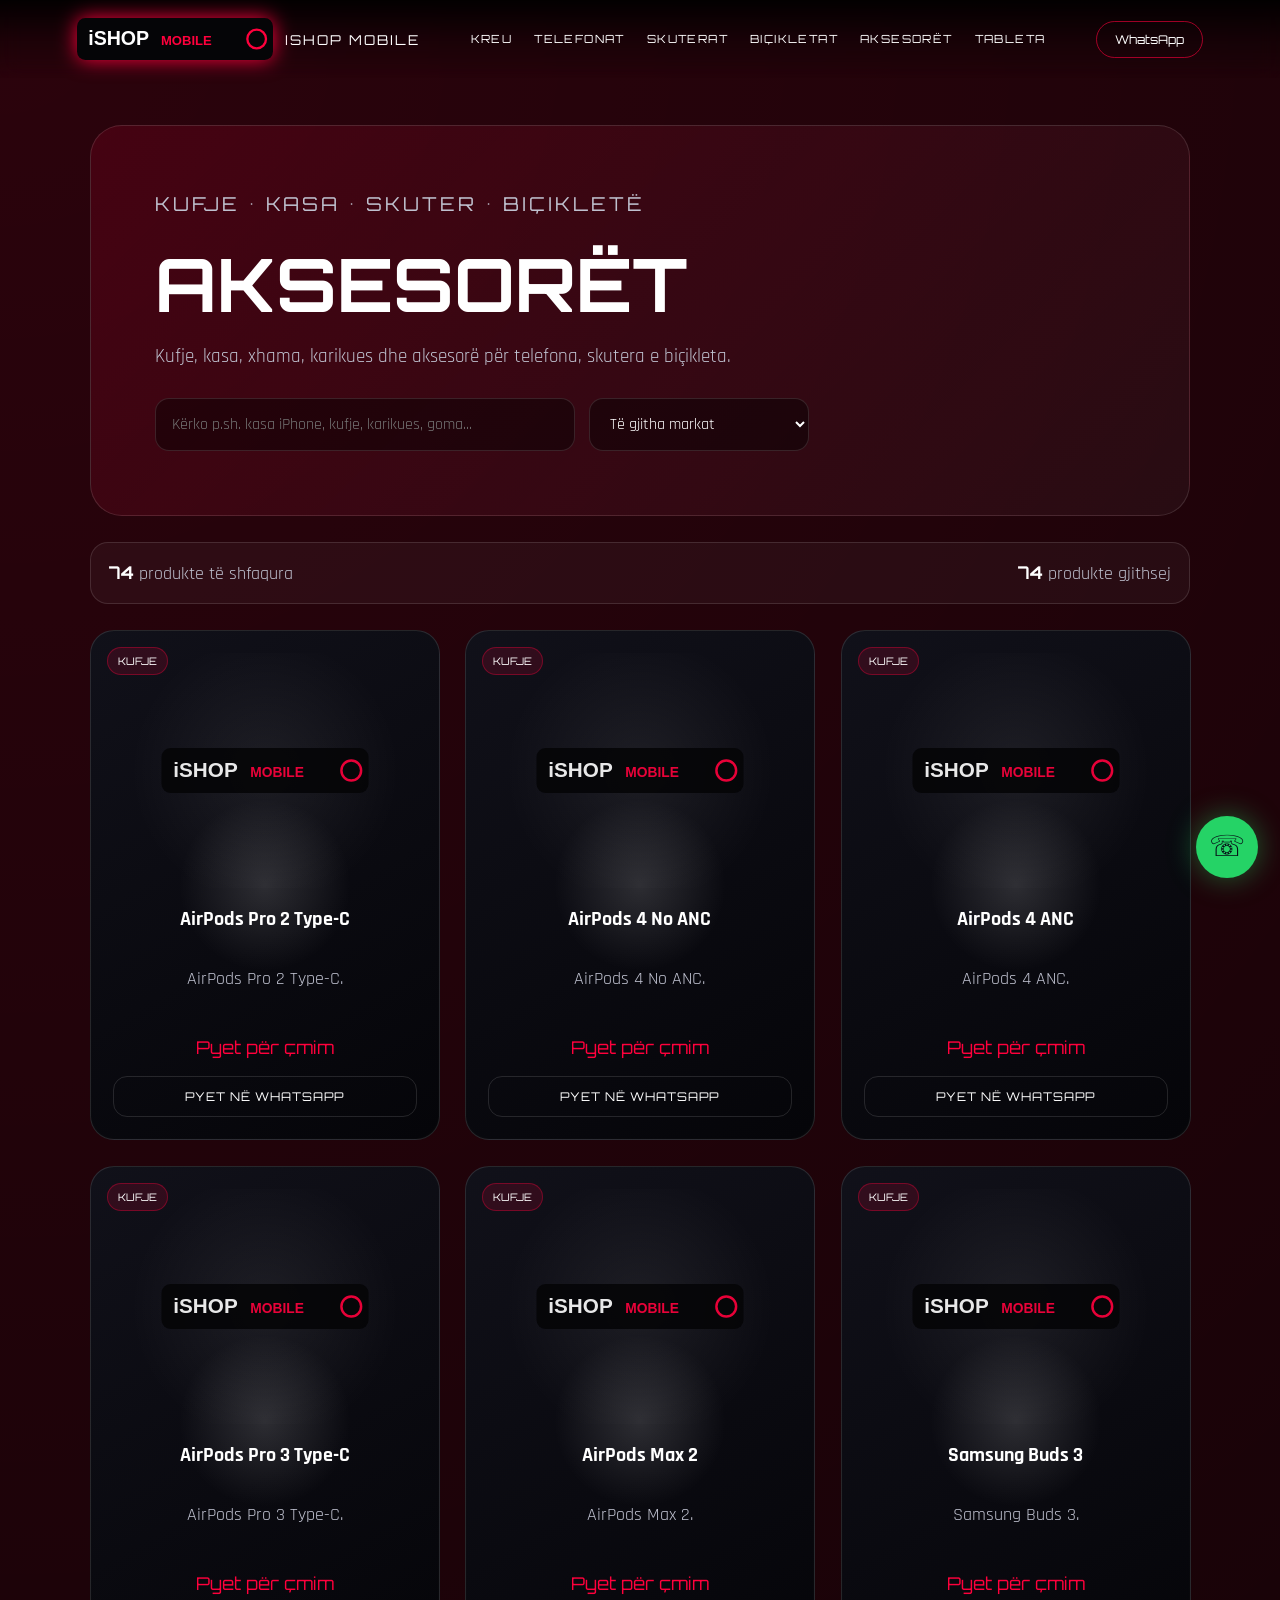
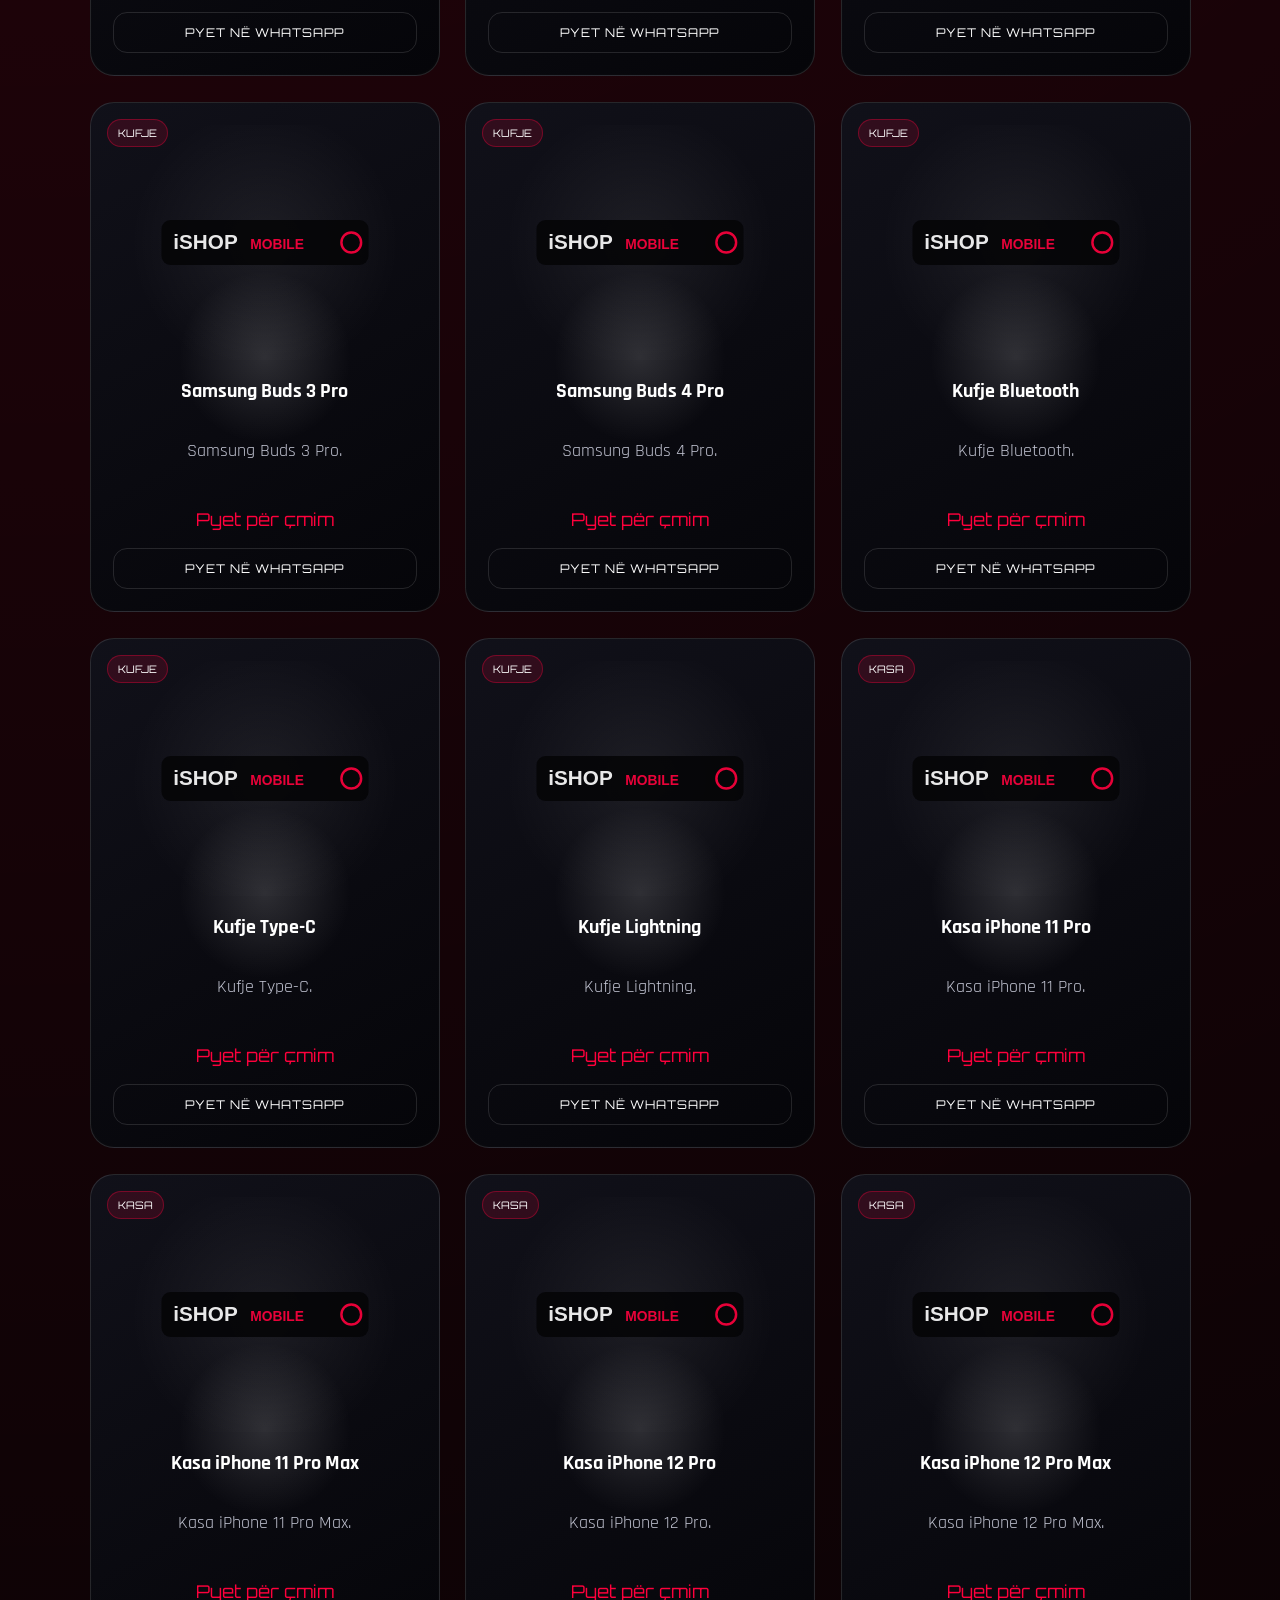
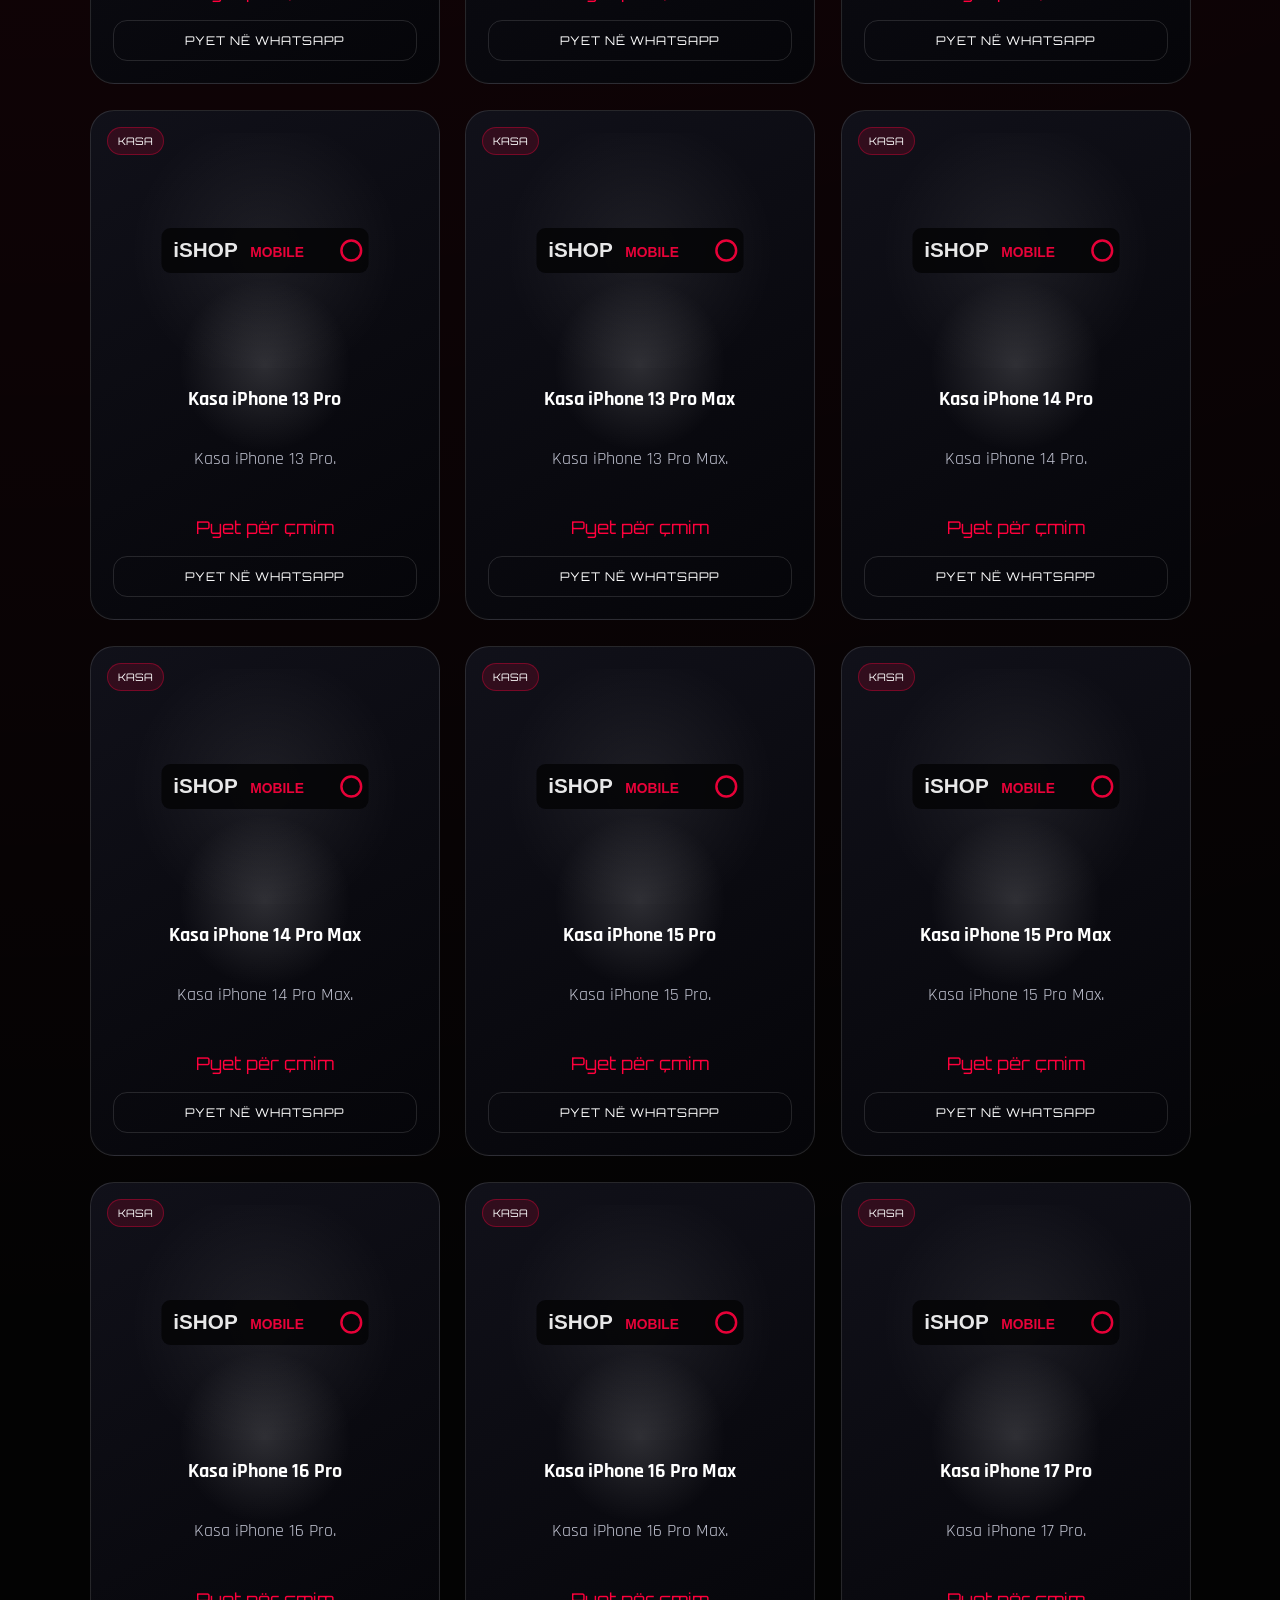
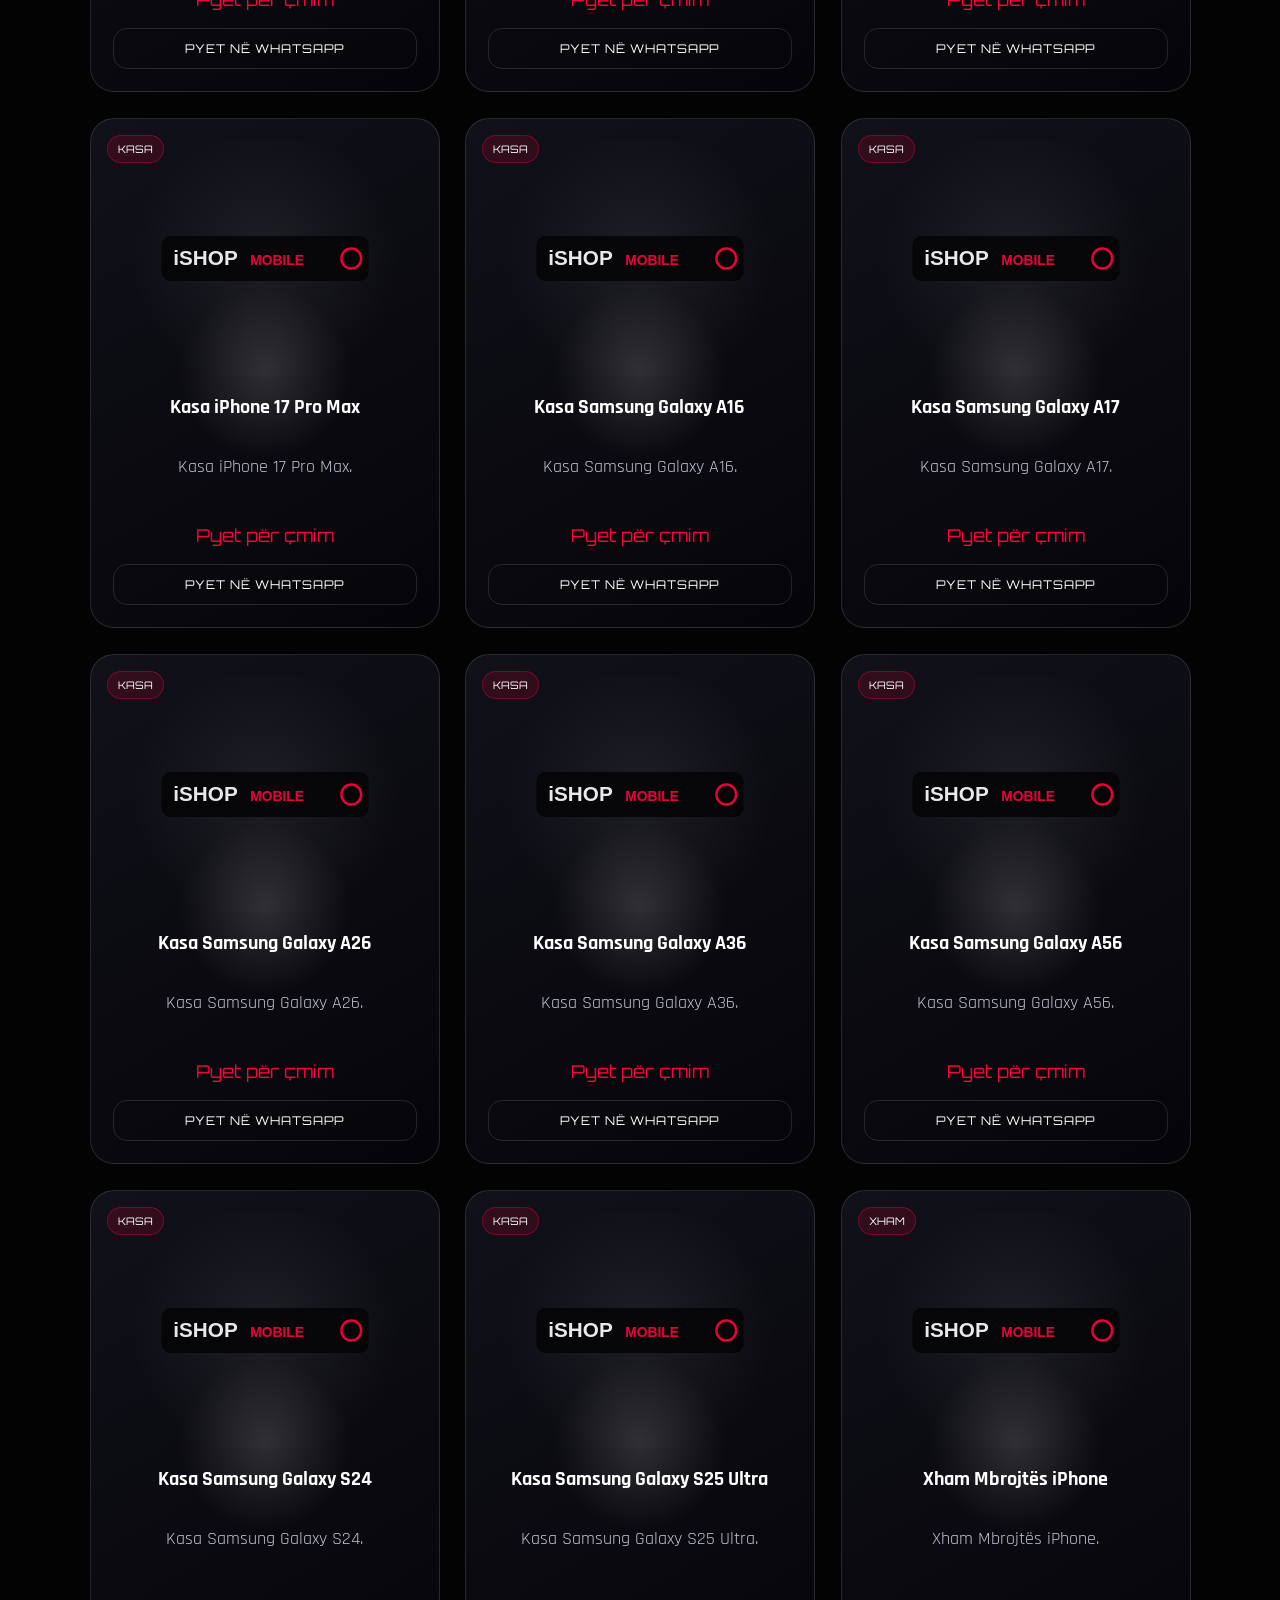
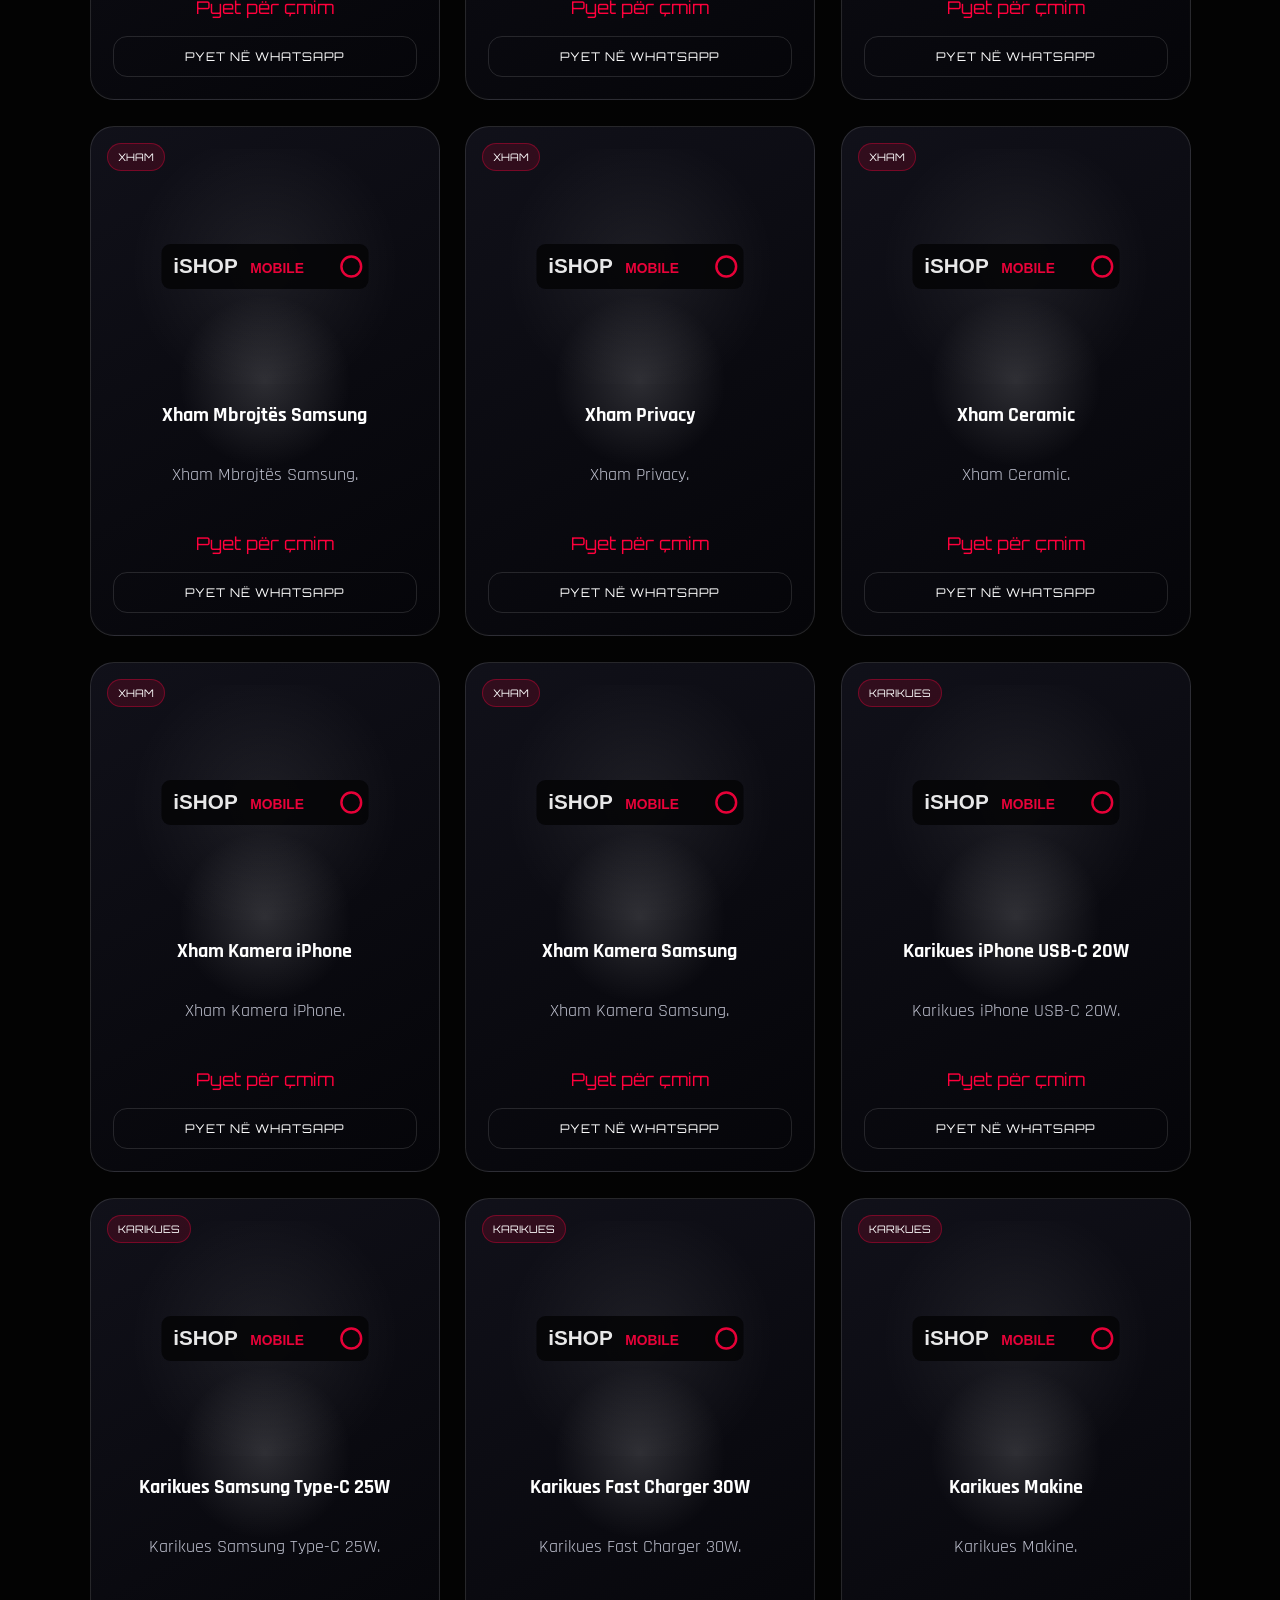
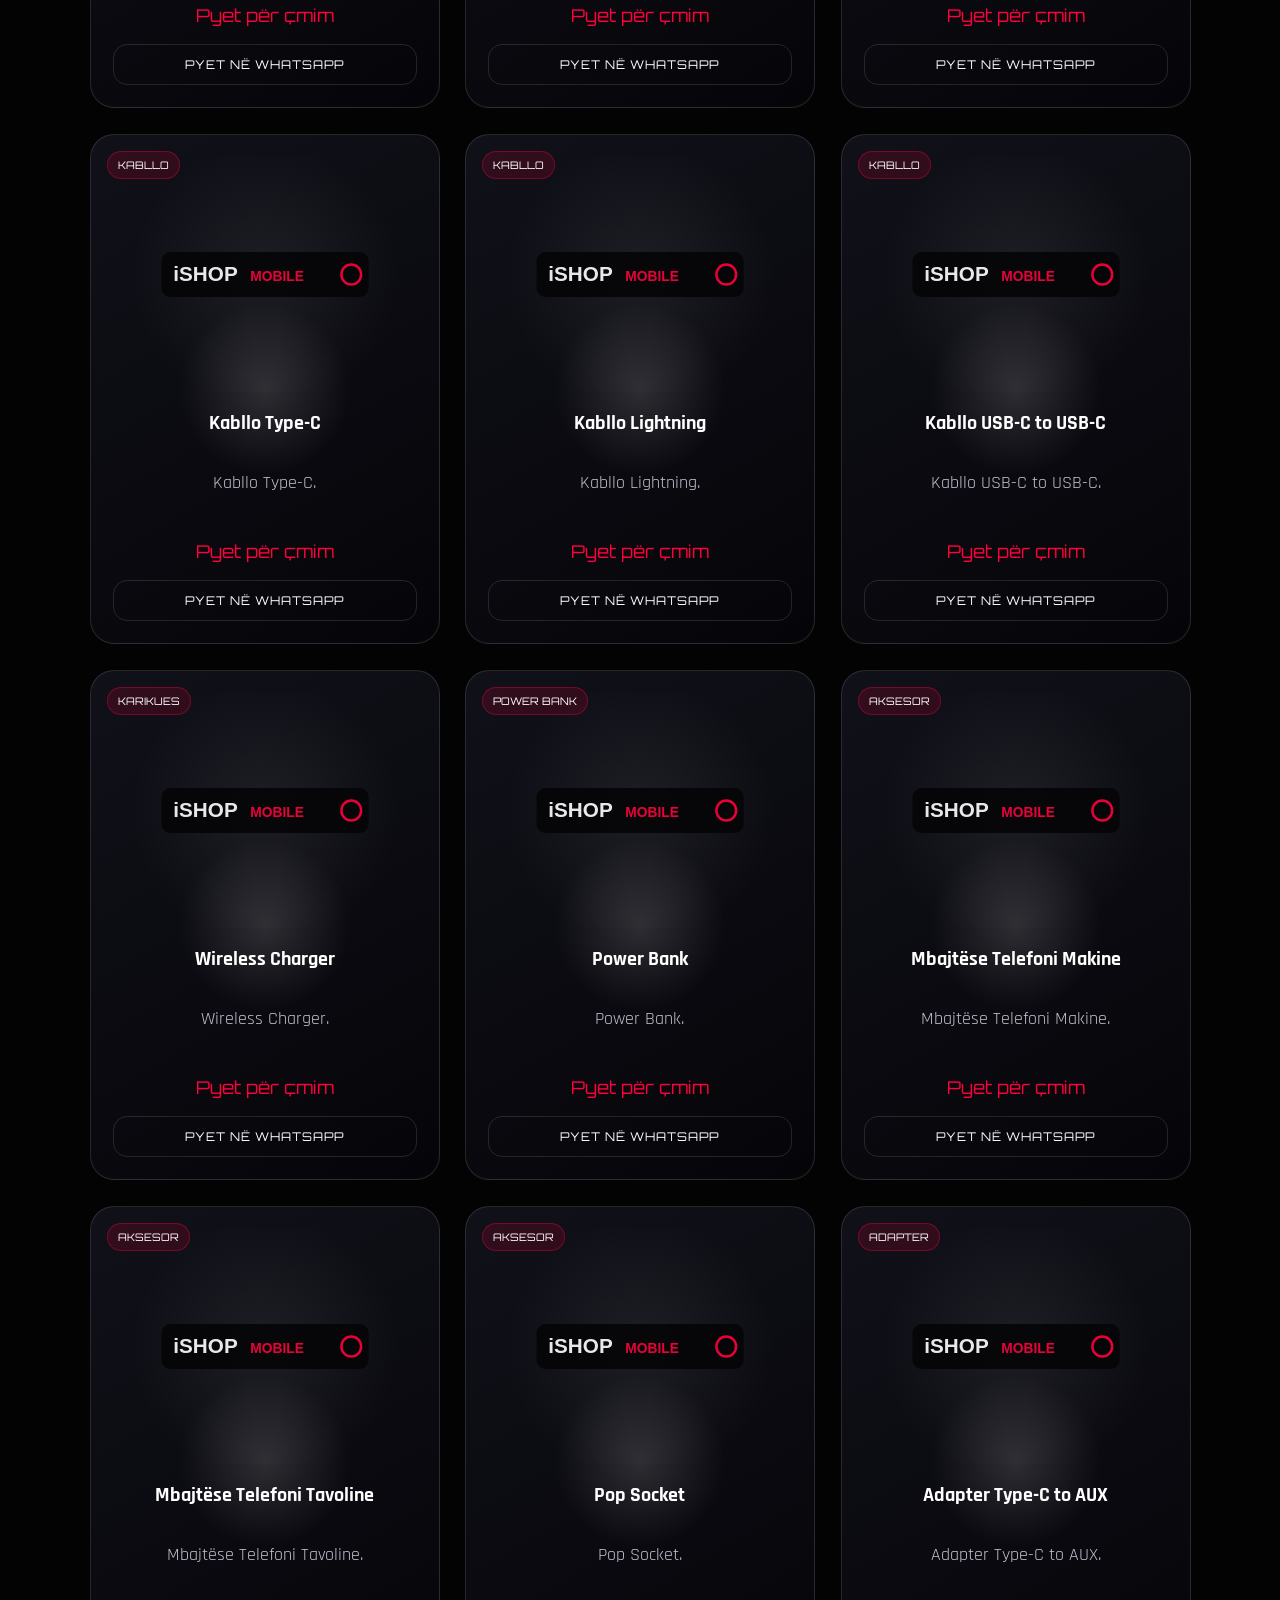
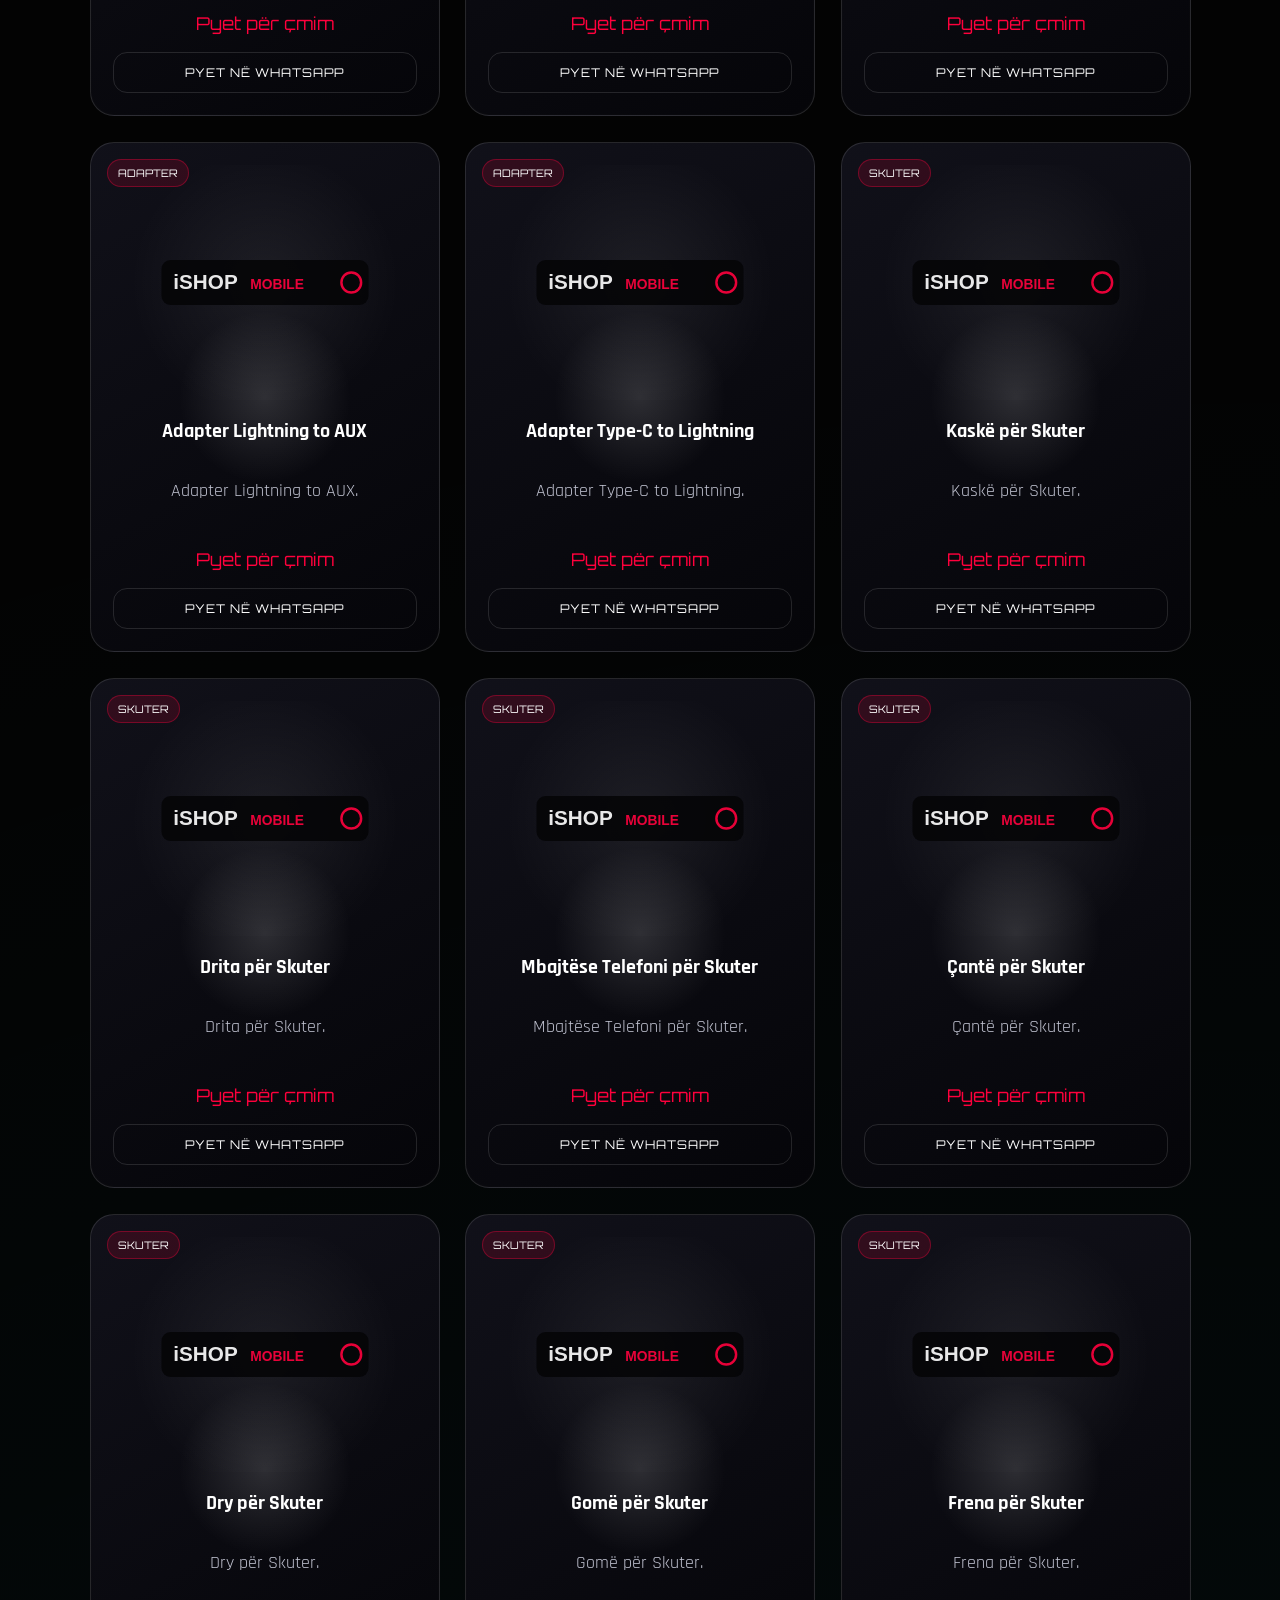
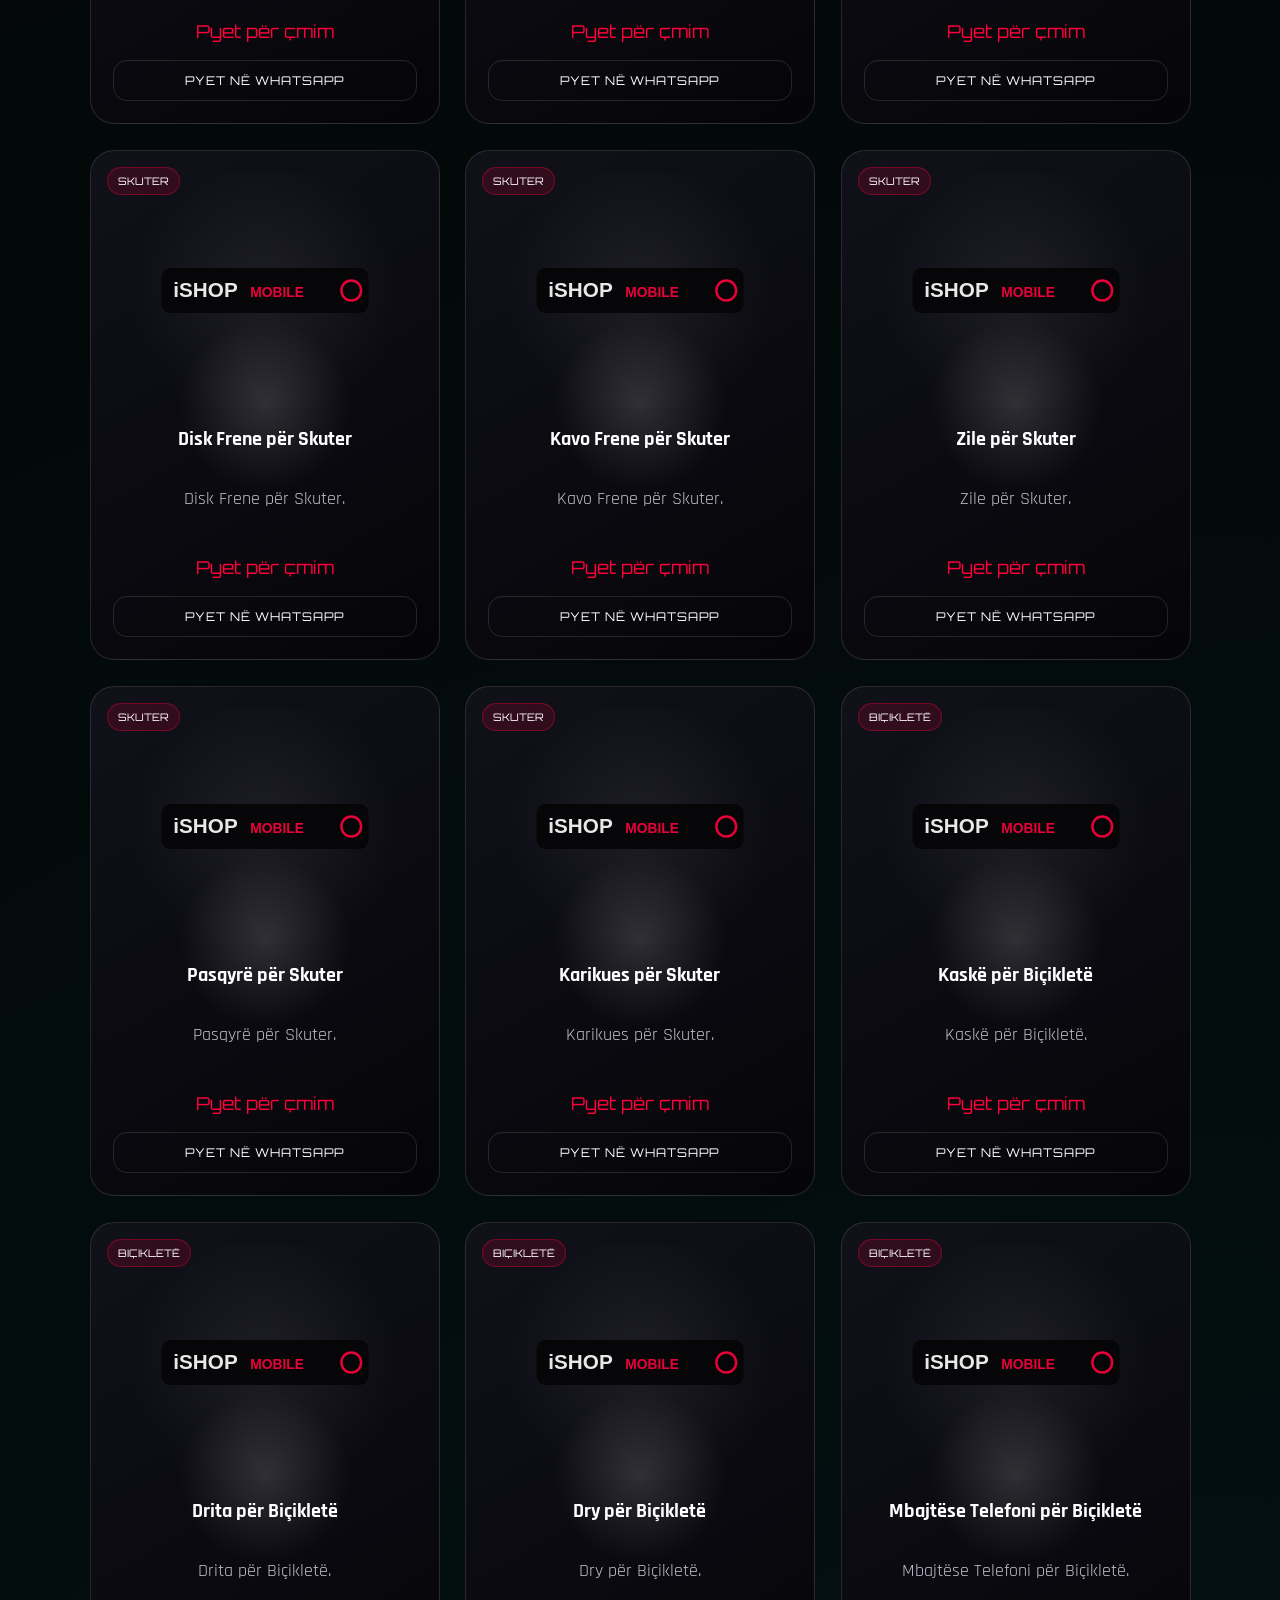
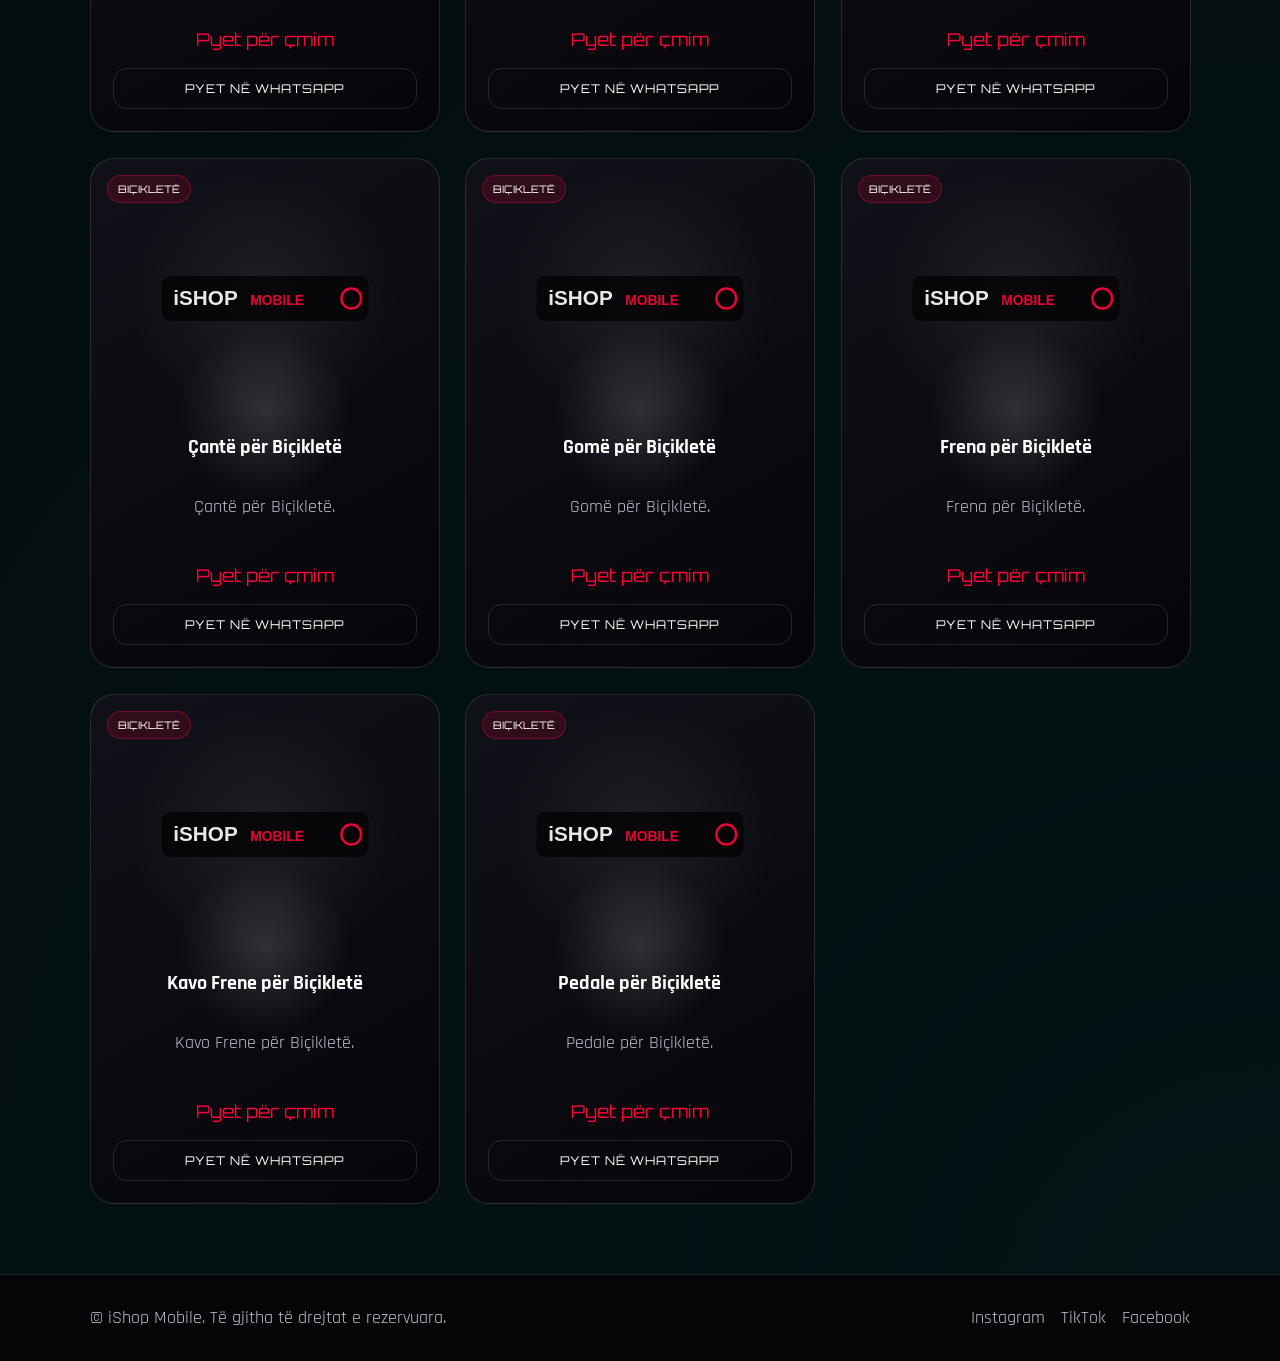
==== aksesoret.html @ 6cb21d31 "ndryshova tekstin e faqes" ====
<!DOCTYPE html>
<html lang="sq">
<head>
    <meta charset="UTF-8">
    <meta name="viewport" content="width=device-width, initial-scale=1.0">
    <title>Aksesorët | iShop Mobile</title>
    <link rel="icon" type="image/png" href="images/favicon.png">
    <meta name="description" content="Aksesorët në iShop Mobile.">
    <link href="https://fonts.googleapis.com/css2?family=Orbitron:wght@700;900&family=Rajdhani:wght@500;700&display=swap" rel="stylesheet">
    <link rel="stylesheet" href="style.css">
</head>

<body>
    <header class="site-header">
        <a href="index.html" class="brand">
            <img src="images/logo.svg" alt="iShop Mobile" class="logo-img">
            <span>iShop Mobile</span>
        </a>

        <button class="menu-toggle" aria-label="Hap menunë">☰</button>

        <nav class="main-nav">
            <a href="index.html">Kreu</a>
            <a href="telefonat.html">Telefonat</a>
            <a href="skuterat.html">Skuterat</a>
            <a href="bicikletat.html">Biçikletat</a>
            <a href="aksesoret.html">Aksesorët</a>
            <a href="tableta.html">Tableta</a>
        </nav>

        <a href="https://wa.me/355696666601" target="_blank" class="header-cta">WhatsApp</a>
    </header>

    <main class="page-container">
        <section class="page-hero">
            <p class="eyebrow">Kufje • Kasa • Skuter • Biçikletë</p>
            <h1>Aksesorët</h1>
            <p>Kufje, kasa, xhama, karikues dhe aksesorë për telefona, skutera e biçikleta.</p>

            <div class="catalog-tools">
                <input type="text" id="productSearch" placeholder="Kërko p.sh. kasa iPhone, kufje, karikues, goma...">
                <select id="brandFilter">
                    <option value="all">Të gjitha markat</option>
                </select>
            </div>
        </section>

        <section id="catalogSummary" class="catalog-summary"></section>
        <section class="products-grid" id="catalogGrid" data-category="aksesoret"></section>
    </main>

    <footer class="site-footer">
        <p>© iShop Mobile. Të gjitha të drejtat e rezervuara.</p>
        <div>
            <a href="https://www.instagram.com/ishop_myslym.shyri/" target="_blank">Instagram</a>
            <a href="https://www.tiktok.com/@ishopmyslymshyri" target="_blank">TikTok</a>
            <a href="https://www.facebook.com/ishopmshyri/" target="_blank">Facebook</a>
        </div>
    </footer>

    <a href="https://wa.me/355696666601" target="_blank" class="floating-whatsapp">☏</a>

    <script src="script.js"></script>
</body>
</html>
---- style.css ----
:root {
    --red: #ff003c;
    --blue: #00e5ff;
    --black: #030303;
    --card: #0b0b11;
    --text: #ffffff;
    --muted: #bfc1cf;
    --line: rgba(255, 255, 255, 0.12);
    --font-heading: 'Orbitron', sans-serif;
    --font-body: 'Rajdhani', sans-serif;
}

* {
    margin: 0;
    padding: 0;
    box-sizing: border-box;
}

html {
    scroll-behavior: smooth;
}

body {
    background:
        radial-gradient(circle at top left, rgba(255, 0, 60, 0.16), transparent 32%),
        radial-gradient(circle at bottom right, rgba(0, 229, 255, 0.08), transparent 30%),
        var(--black);
    color: var(--text);
    font-family: var(--font-body);
    font-size: 1.1rem;
    overflow-x: hidden;
}

a {
    color: inherit;
    text-decoration: none;
}

img {
    max-width: 100%;
    display: block;
}

/* HEADER */

.site-header {
    position: fixed;
    top: 0;
    left: 0;
    width: 100%;
    min-height: 78px;
    z-index: 1000;
    padding: 18px 6%;
    display: flex;
    align-items: center;
    justify-content: space-between;
    gap: 22px;
    background: linear-gradient(to bottom, rgba(0, 0, 0, 0.92), rgba(0, 0, 0, 0.35), transparent);
    backdrop-filter: blur(10px);
}

.brand {
    display: flex;
    align-items: center;
    gap: 12px;
    font-family: var(--font-heading);
    text-transform: uppercase;
    font-size: 0.85rem;
    letter-spacing: 2px;
}

.logo-img {
    height: 42px;
    filter: drop-shadow(0 0 10px var(--red));
}

.main-nav {
    display: flex;
    align-items: center;
    gap: 22px;
}

.main-nav a {
    font-family: var(--font-heading);
    font-size: 0.7rem;
    text-transform: uppercase;
    letter-spacing: 1.4px;
    transition: 0.25s;
}

.main-nav a:hover {
    color: var(--red);
    text-shadow: 0 0 14px var(--red);
}

.header-cta {
    border: 1px solid rgba(255, 0, 60, 0.6);
    border-radius: 999px;
    padding: 10px 18px;
    font-family: var(--font-heading);
    font-size: 0.75rem;
    transition: 0.25s;
}

.header-cta:hover {
    background: var(--red);
    transform: translateY(-2px);
}

.menu-toggle {
    display: none;
    background: transparent;
    color: #fff;
    border: 1px solid var(--line);
    border-radius: 10px;
    padding: 8px 12px;
    font-size: 1.3rem;
    cursor: pointer;
}

/* HERO CINEMATIC */

.cinematic-section {
    position: relative;
    min-height: 140vh;
    overflow: hidden;
}

.hero-cinematic {
    min-height: 150vh;
}

.cinematic-sticky {
    position: sticky;
    top: 0;
    height: 100vh;
    display: grid;
    place-items: center;
    overflow: hidden;
}

.cinematic-bg {
    position: absolute;
    inset: 0;
    background-size: cover;
    background-position: center;
    transform: scale(1.12);
    opacity: 0.68;
    filter: contrast(1.08) saturate(1.1);
    will-change: transform, opacity, filter;
}

.cinematic-overlay {
    position: absolute;
    inset: 0;
    background:
        linear-gradient(to bottom, rgba(0, 0, 0, 0.35), rgba(0, 0, 0, 0.88)),
        radial-gradient(circle at center, rgba(255, 0, 60, 0.2), transparent 55%);
    z-index: 1;
}

.cinematic-content {
    position: relative;
    z-index: 2;
    width: min(1100px, 90%);
    text-align: center;
    opacity: 1;
    transform: translateY(0) scale(1);
    will-change: transform, opacity;
}

.cinematic-content h1,
.cinematic-content h2 {
    font-family: var(--font-heading);
    font-size: clamp(3.4rem, 10vw, 8.5rem);
    line-height: 0.9;
    text-transform: uppercase;
    letter-spacing: 5px;
    background: linear-gradient(45deg, var(--red), #fff 68%);
    -webkit-background-clip: text;
    -webkit-text-fill-color: transparent;
    filter: drop-shadow(0 0 32px rgba(255, 0, 60, 0.55));
}

.cinematic-content p {
    max-width: 720px;
    margin: 24px auto 0;
    color: var(--muted);
    font-size: clamp(1.1rem, 2vw, 1.45rem);
    line-height: 1.55;
}

.cinematic-kicker,
.eyebrow {
    display: inline-block;
    color: var(--blue);
    font-family: var(--font-heading);
    font-size: 0.75rem;
    text-transform: uppercase;
    letter-spacing: 3px;
    margin-bottom: 18px;
}

.gta-fade-mask {
    position: absolute;
    inset: auto 0 0 0;
    height: 22vh;
    background: linear-gradient(to bottom, transparent, var(--black));
    z-index: 3;
    pointer-events: none;
}

/* BUTTONS */

.hero-buttons {
    display: flex;
    justify-content: center;
    gap: 16px;
    margin-top: 32px;
    flex-wrap: wrap;
}

.primary-btn,
.secondary-btn {
    display: inline-flex;
    align-items: center;
    justify-content: center;
    min-width: 170px;
    padding: 14px 22px;
    border-radius: 14px;
    font-family: var(--font-heading);
    font-size: 0.78rem;
    text-transform: uppercase;
    letter-spacing: 1.4px;
    transition: 0.25s;
}

.primary-btn {
    background: linear-gradient(135deg, var(--red), #ff6b85);
    color: white;
    box-shadow: 0 0 28px rgba(255, 0, 60, 0.32);
}

.secondary-btn {
    border: 1px solid var(--line);
    background: rgba(255, 255, 255, 0.06);
    color: #fff;
}

.primary-btn:hover,
.secondary-btn:hover {
    transform: translateY(-3px);
}

/* SECTIONS */

.section {
    position: relative;
    z-index: 5;
    padding: 90px 7%;
    background: var(--black);
}

.section h2 {
    font-family: var(--font-heading);
    font-size: clamp(2rem, 4vw, 3.2rem);
    text-transform: uppercase;
    margin-bottom: 28px;
}

.section-top {
    max-width: 900px;
    margin-bottom: 28px;
}

.section-lead {
    color: var(--muted);
    font-size: clamp(1.05rem, 2vw, 1.22rem);
    line-height: 1.7;
    max-width: 850px;
}

/* PSE NE */

.why-panel,
.category-intro {
    max-width: 1100px;
    margin: 0 auto;
    border: 1px solid var(--line);
    border-radius: 34px;
    padding: clamp(28px, 6vw, 70px);
    background:
        linear-gradient(135deg, rgba(255, 0, 60, 0.16), rgba(255, 255, 255, 0.04)),
        radial-gradient(circle at top right, rgba(0, 229, 255, 0.10), transparent 45%);
    box-shadow: 0 0 45px rgba(255, 0, 60, 0.10);
}

.why-panel h2,
.category-intro h2 {
    font-family: var(--font-heading);
    font-size: clamp(2rem, 5vw, 4.4rem);
    line-height: 1;
    text-transform: uppercase;
    margin-bottom: 22px;
}

.why-panel p,
.category-intro p:last-child {
    color: var(--muted);
    font-size: clamp(1.05rem, 2vw, 1.35rem);
    line-height: 1.65;
    max-width: 920px;
}

.why-stats {
    display: grid;
    grid-template-columns: repeat(3, 1fr);
    gap: 18px;
    margin-top: 34px;
}

.why-stats div {
    border: 1px solid var(--line);
    border-radius: 20px;
    padding: 20px;
    background: rgba(0, 0, 0, 0.28);
}

.why-stats strong {
    display: block;
    font-family: var(--font-heading);
    color: var(--red);
    font-size: clamp(1.35rem, 3vw, 2.2rem);
    margin-bottom: 6px;
}

.why-stats span {
    color: var(--muted);
}

.category-intro {
    margin-bottom: 55px;
}

.always-visible,
.why-panel,
.category-intro {
    opacity: 1 !important;
    transform: none !important;
    visibility: visible !important;
}

/* KATEGORITE */

.category-grid {
    display: grid;
    grid-template-columns: repeat(auto-fit, minmax(220px, 1fr));
    gap: 24px;
}

.category-card {
    background: linear-gradient(150deg, rgba(17, 17, 26, 0.96), rgba(5, 5, 9, 0.96));
    border: 1px solid var(--line);
    border-radius: 24px;
    padding: 24px;
    transition: 0.25s;
}

.category-card img {
    width: 100%;
    height: 190px;
    object-fit: contain;
    border-radius: 18px;
    margin-bottom: 18px;
    padding: 12px;
    background: radial-gradient(circle, rgba(255, 255, 255, 0.06), transparent 70%);
}

.category-card span {
    display: inline-block;
    border: 1px solid rgba(255, 0, 60, 0.35);
    background: rgba(255, 0, 60, 0.13);
    border-radius: 999px;
    padding: 6px 10px;
    font-family: var(--font-heading);
    font-size: 0.65rem;
    text-transform: uppercase;
}

.category-card h3 {
    margin: 12px 0 8px;
    font-family: var(--font-heading);
}

.category-card p {
    color: var(--muted);
    line-height: 1.55;
}

/* CONTACT GRID */

.contact-grid {
    display: grid;
    grid-template-columns: repeat(3, 1fr);
    gap: 18px;
}

.contact-grid div {
    border: 1px solid var(--line);
    background: rgba(255, 255, 255, 0.04);
    border-radius: 18px;
    padding: 18px;
}

.contact-grid strong {
    display: block;
    color: var(--red);
    font-family: var(--font-heading);
    font-size: 0.8rem;
    margin-bottom: 6px;
}

.contact-grid span {
    color: var(--muted);
}

/* HARTA INTERAKTIVE */

.map-section {
    display: block !important;
}

.social-contact-grid {
    margin-bottom: 22px;
}

.map-box {
    border: 1px solid var(--line);
    border-radius: 28px;
    overflow: hidden;
    background:
        linear-gradient(135deg, rgba(255, 0, 60, 0.14), rgba(255, 255, 255, 0.04)),
        rgba(8, 8, 12, 0.96);
    box-shadow: 0 0 35px rgba(255, 0, 60, 0.10);
}

.map-box iframe {
    width: 100%;
    height: 430px;
    display: block;
    filter: contrast(1.03) saturate(1.02);
}

.map-actions {
    display: flex;
    gap: 14px;
    flex-wrap: wrap;
    padding: 20px;
    border-top: 1px solid var(--line);
    background: rgba(0, 0, 0, 0.32);
}

/* SOCIAL FOLLOW */

.follow-section {
    padding-top: 70px;
}

.social-grid {
    display: grid;
    grid-template-columns: repeat(auto-fit, minmax(240px, 1fr));
    gap: 24px;
}

.social-card {
    position: relative;
    display: block;
    border: 1px solid var(--line);
    border-radius: 24px;
    padding: 26px;
    background:
        linear-gradient(150deg, rgba(17, 17, 26, 0.98), rgba(5, 5, 9, 0.98));
    transition: 0.25s;
    overflow: hidden;
}

.social-card:hover {
    transform: translateY(-8px);
    border-color: rgba(255, 255, 255, 0.24);
    box-shadow:
        0 0 24px rgba(255, 0, 60, 0.18),
        0 0 42px rgba(0, 229, 255, 0.10);
}

.social-card::before {
    content: "";
    position: absolute;
    inset: -1px;
    border-radius: inherit;
    padding: 1px;
    background: linear-gradient(135deg, rgba(255, 0, 60, 0.55), rgba(0, 229, 255, 0.35), transparent);
    -webkit-mask: linear-gradient(#000 0 0) content-box, linear-gradient(#000 0 0);
    -webkit-mask-composite: xor;
            mask-composite: exclude;
    opacity: 0.9;
    pointer-events: none;
}

.social-icon {
    width: 56px;
    height: 56px;
    display: grid;
    place-items: center;
    border-radius: 16px;
    font-family: var(--font-heading);
    font-size: 1.6rem;
    margin-bottom: 16px;
    background: rgba(255, 255, 255, 0.08);
    color: #fff;
}

.social-card h3 {
    font-family: var(--font-heading);
    margin-bottom: 10px;
    font-size: 1.2rem;
}

.social-card p {
    color: var(--muted);
    line-height: 1.6;
    min-height: 76px;
}

.social-cta {
    display: inline-flex;
    margin-top: 16px;
    font-family: var(--font-heading);
    font-size: 0.76rem;
    text-transform: uppercase;
    letter-spacing: 1.2px;
    color: var(--red);
}

.whatsapp-card .social-icon {
    background: rgba(37, 211, 102, 0.15);
    color: #25d366;
}

.tiktok-card .social-icon {
    background: rgba(0, 229, 255, 0.10);
    color: var(--blue);
}

.instagram-card .social-icon {
    background: rgba(255, 0, 60, 0.12);
    color: #ff4f81;
}

.facebook-card .social-icon {
    background: rgba(59, 89, 152, 0.18);
    color: #7aa2ff;
}

/* CATEGORY PAGES */

.page-container {
    padding: 125px 7% 70px;
    min-height: 100vh;
}

.page-hero {
    border: 1px solid var(--line);
    background: linear-gradient(135deg, rgba(255, 0, 60, 0.13), rgba(255, 255, 255, 0.04));
    border-radius: 32px;
    padding: clamp(30px, 6vw, 64px);
    margin-bottom: 26px;
}

.page-hero h1 {
    font-family: var(--font-heading);
    font-size: clamp(2.4rem, 6vw, 4.6rem);
    text-transform: uppercase;
    margin-bottom: 12px;
}

.page-hero p {
    color: var(--muted);
    max-width: 820px;
    line-height: 1.55;
    font-size: 1.2rem;
}

.catalog-tools {
    display: flex;
    gap: 14px;
    flex-wrap: wrap;
    margin-top: 26px;
}

.catalog-tools input,
.catalog-tools select {
    border: 1px solid var(--line);
    border-radius: 14px;
    background: rgba(0, 0, 0, 0.42);
    color: #fff;
    padding: 14px 16px;
    font-family: var(--font-body);
    font-size: 1rem;
    outline: none;
}

.catalog-tools input {
    min-width: min(420px, 100%);
}

.catalog-tools select {
    min-width: 220px;
}

.catalog-tools input:focus,
.catalog-tools select:focus {
    border-color: var(--red);
    box-shadow: 0 0 0 4px rgba(255, 0, 60, 0.12);
}

.catalog-summary {
    display: flex;
    justify-content: space-between;
    gap: 15px;
    flex-wrap: wrap;
    border: 1px solid var(--line);
    background: rgba(255, 255, 255, 0.04);
    border-radius: 18px;
    padding: 18px;
    color: var(--muted);
    margin-bottom: 26px;
}

.catalog-summary strong {
    color: #fff;
    font-family: var(--font-heading);
}

.products-grid {
    display: grid;
    grid-template-columns: repeat(auto-fill, minmax(260px, 1fr));
    gap: 26px;
}

.product-card {
    position: relative;
    background: linear-gradient(150deg, rgba(17, 17, 26, 0.98), rgba(7, 7, 10, 0.98));
    border: 1px solid var(--line);
    border-radius: 24px;
    padding: 22px;
    text-align: center;
    transition: 0.25s;
    overflow: hidden;
}

.product-badge {
    position: absolute;
    top: 16px;
    left: 16px;
    z-index: 2;
    border: 1px solid rgba(255, 0, 60, 0.35);
    background: rgba(255, 0, 60, 0.14);
    border-radius: 999px;
    padding: 6px 10px;
    font-family: var(--font-heading);
    font-size: 0.65rem;
    text-transform: uppercase;
}

.product-image-wrapper {
    height: 235px;
    border-radius: 18px;
    overflow: hidden;
    margin-bottom: 18px;
    display: grid;
    place-items: center;
    background: radial-gradient(circle, rgba(255, 255, 255, 0.07), transparent 70%);
}

.product-image-wrapper img {
    width: 100%;
    height: 100%;
    object-fit: contain;
    padding: 16px;
    transition: 0.25s;
}

.product-image-wrapper img.fallback-logo {
    padding: 48px;
    opacity: 0.9;
}

.product-card h3 {
    font-size: 1.28rem;
    min-height: 54px;
    margin-bottom: 8px;
}

.product-desc {
    color: var(--muted);
    line-height: 1.35;
    min-height: 56px;
    margin-bottom: 12px;
}

.price {
    color: var(--red);
    font-family: var(--font-heading);
    margin-bottom: 18px;
}

.buy-btn {
    width: 100%;
    border: 1px solid var(--line);
    background: transparent;
    color: #fff;
    border-radius: 14px;
    padding: 12px 16px;
    cursor: pointer;
    font-family: var(--font-heading);
    font-size: 0.75rem;
    text-transform: uppercase;
    letter-spacing: 1px;
    transition: 0.25s;
    position: relative;
    overflow: hidden;
}

.buy-btn:hover {
    background: var(--red);
    border-color: var(--red);
}

.buy-btn::before {
    content: "";
    position: absolute;
    inset: 0;
    background: linear-gradient(110deg, transparent, rgba(255, 255, 255, 0.28), transparent);
    transform: translateX(-120%);
    transition: transform 0.55s ease;
}

.buy-btn:hover::before {
    transform: translateX(120%);
}

.empty-state {
    grid-column: 1 / -1;
    border: 1px dashed var(--line);
    border-radius: 24px;
    padding: 45px;
    text-align: center;
    color: var(--muted);
}

/* INTERACTIVE CARD ANIMATIONS */

.category-card,
.product-card {
    isolation: isolate;
    position: relative;
    overflow: hidden;
    transform-style: preserve-3d;
    will-change: transform, box-shadow, border-color;
}

.category-card::before,
.product-card::before {
    content: "";
    position: absolute;
    inset: -2px;
    z-index: -2;
    border-radius: inherit;
    background:
        conic-gradient(
            from 180deg,
            transparent,
            rgba(255, 0, 60, 0.9),
            rgba(0, 229, 255, 0.7),
            transparent,
            rgba(255, 0, 60, 0.9),
            transparent
        );
    opacity: 0;
    transform: rotate(0deg) scale(1.2);
    transition: opacity 0.35s ease;
}

.category-card::after,
.product-card::after {
    content: "";
    position: absolute;
    inset: 1px;
    z-index: -1;
    border-radius: inherit;
    background:
        radial-gradient(circle at var(--mouse-x, 50%) var(--mouse-y, 50%), rgba(255, 255, 255, 0.14), transparent 28%),
        linear-gradient(150deg, rgba(17, 17, 26, 0.98), rgba(5, 5, 9, 0.98));
}

.category-card:hover::before,
.product-card:hover::before {
    opacity: 1;
    animation: cardBorderSpin 2.4s linear infinite;
}

.category-card:hover,
.product-card:hover {
    border-color: rgba(255, 255, 255, 0.24);
    box-shadow:
        0 0 24px rgba(255, 0, 60, 0.22),
        0 0 55px rgba(0, 229, 255, 0.10),
        0 26px 60px rgba(0, 0, 0, 0.45);
}

.category-card:hover img,
.product-card:hover img {
    transform: scale(1.08) translateY(-6px);
    filter: drop-shadow(0 0 28px rgba(255, 0, 60, 0.38));
}

.category-card h3,
.product-card h3 {
    position: relative;
    transition: color 0.25s ease, text-shadow 0.25s ease, transform 0.25s ease;
}

.category-card:hover h3,
.product-card:hover h3 {
    color: #ffffff;
    transform: translateY(-2px);
    text-shadow:
        0 0 14px rgba(255, 0, 60, 0.75),
        0 0 28px rgba(0, 229, 255, 0.25);
}

.category-card span,
.product-badge {
    transition: transform 0.25s ease, background 0.25s ease, box-shadow 0.25s ease;
}

.category-card:hover span,
.product-card:hover .product-badge {
    transform: translateY(-2px);
    background: rgba(255, 0, 60, 0.24);
    box-shadow: 0 0 18px rgba(255, 0, 60, 0.25);
}

/* REVEAL ANIMATIONS */

.rockstar-reveal,
.reveal {
    opacity: 0;
    transform: translateY(70px) scale(0.94) rotateX(8deg);
    filter: blur(7px);
    transition:
        opacity 0.85s cubic-bezier(0.22, 1, 0.36, 1),
        transform 0.85s cubic-bezier(0.22, 1, 0.36, 1),
        filter 0.85s cubic-bezier(0.22, 1, 0.36, 1);
    will-change: opacity, transform, filter;
}

.rockstar-reveal.is-visible,
.reveal.is-visible {
    opacity: 1;
    transform: translateY(0) scale(1) rotateX(0);
    filter: blur(0);
}

.category-card.is-visible,
.product-card.is-visible {
    animation: cardPopIn 0.85s cubic-bezier(0.22, 1, 0.36, 1) both;
}

.product-card:nth-child(3n + 1).is-visible,
.category-card:nth-child(3n + 1).is-visible {
    animation-name: cardPopLeft;
}

.product-card:nth-child(3n + 2).is-visible,
.category-card:nth-child(3n + 2).is-visible {
    animation-name: cardPopUp;
}

.product-card:nth-child(3n + 3).is-visible,
.category-card:nth-child(3n + 3).is-visible {
    animation-name: cardPopRight;
}

@keyframes cardBorderSpin {
    to {
        transform: rotate(360deg) scale(1.2);
    }
}

@keyframes cardPopIn {
    from {
        opacity: 0;
        transform: translateY(70px) scale(0.92) rotateX(10deg);
        filter: blur(8px);
    }
    to {
        opacity: 1;
        transform: translateY(0) scale(1) rotateX(0);
        filter: blur(0);
    }
}

@keyframes cardPopLeft {
    from {
        opacity: 0;
        transform: translateX(-42px) translateY(60px) scale(0.92) rotate(-2deg);
        filter: blur(8px);
    }
    to {
        opacity: 1;
        transform: translateX(0) translateY(0) scale(1) rotate(0);
        filter: blur(0);
    }
}

@keyframes cardPopUp {
    from {
        opacity: 0;
        transform: translateY(75px) scale(0.90);
        filter: blur(8px);
    }
    to {
        opacity: 1;
        transform: translateY(0) scale(1);
        filter: blur(0);
    }
}

@keyframes cardPopRight {
    from {
        opacity: 0;
        transform: translateX(42px) translateY(60px) scale(0.92) rotate(2deg);
        filter: blur(8px);
    }
    to {
        opacity: 1;
        transform: translateX(0) translateY(0) scale(1) rotate(0);
        filter: blur(0);
    }
}

/* FOOTER */

.site-footer {
    border-top: 1px solid var(--line);
    padding: 32px 7%;
    display: flex;
    justify-content: space-between;
    gap: 20px;
    background: #050507;
    color: var(--muted);
}

.site-footer div {
    display: flex;
    gap: 16px;
    flex-wrap: wrap;
}

.site-footer a:hover {
    color: var(--red);
}

.floating-whatsapp {
    position: fixed;
    right: 22px;
    bottom: 22px;
    z-index: 999;
    width: 62px;
    height: 62px;
    border-radius: 50%;
    background: #25d366;
    color: #071018;
    display: grid;
    place-items: center;
    font-size: 1.8rem;
    box-shadow: 0 0 30px rgba(37, 211, 102, 0.45);
    transition: 0.25s;
}

.floating-whatsapp:hover {
    transform: scale(1.08);
}

/* RESPONSIVE */

@media (max-width: 1100px) {
    .main-nav {
        gap: 15px;
    }

    .main-nav a {
        font-size: 0.62rem;
    }
}

@media (max-width: 980px) {
    .brand span {
        display: none;
    }

    .menu-toggle {
        display: block;
    }

    .main-nav {
        position: fixed;
        top: 76px;
        left: 5%;
        right: 5%;
        display: none;
        flex-direction: column;
        align-items: stretch;
        background: rgba(5, 5, 8, 0.96);
        border: 1px solid var(--line);
        border-radius: 20px;
        padding: 18px;
    }

    .main-nav.open {
        display: flex;
    }

    .main-nav a {
        padding: 12px;
        font-size: 0.75rem;
    }

    .header-cta {
        display: none;
    }
}

@media (max-width: 768px) {
    .cinematic-section {
        min-height: 115vh;
    }

    .cinematic-sticky {
        position: relative;
        height: auto;
        min-height: 100vh;
        padding: 120px 0 80px;
    }

    .cinematic-content h1,
    .cinematic-content h2 {
        letter-spacing: 2px;
    }

    .why-stats,
    .contact-grid {
        grid-template-columns: 1fr;
    }

    .section {
        padding: 75px 5%;
    }
}

@media (max-width: 620px) {
    body {
        font-size: 1rem;
    }

    .products-grid {
        grid-template-columns: 1fr;
    }

    .catalog-tools input,
    .catalog-tools select {
        width: 100%;
    }

    .page-container {
        padding: 110px 5% 50px;
    }

    .map-box iframe {
        height: 320px;
    }

    .map-actions a {
        width: 100%;
    }

    .floating-whatsapp {
        width: 54px;
        height: 54px;
        right: 14px;
        bottom: 14px;
    }

    .site-footer {
        flex-direction: column;
    }
}

@media (prefers-reduced-motion: reduce) {
    .cinematic-bg,
    .cinematic-content,
    .rockstar-reveal,
    .reveal,
    .category-card,
    .product-card {
        opacity: 1 !important;
        transform: none !important;
        transition: none !important;
        animation: none !important;
        filter: none !important;
    }
}
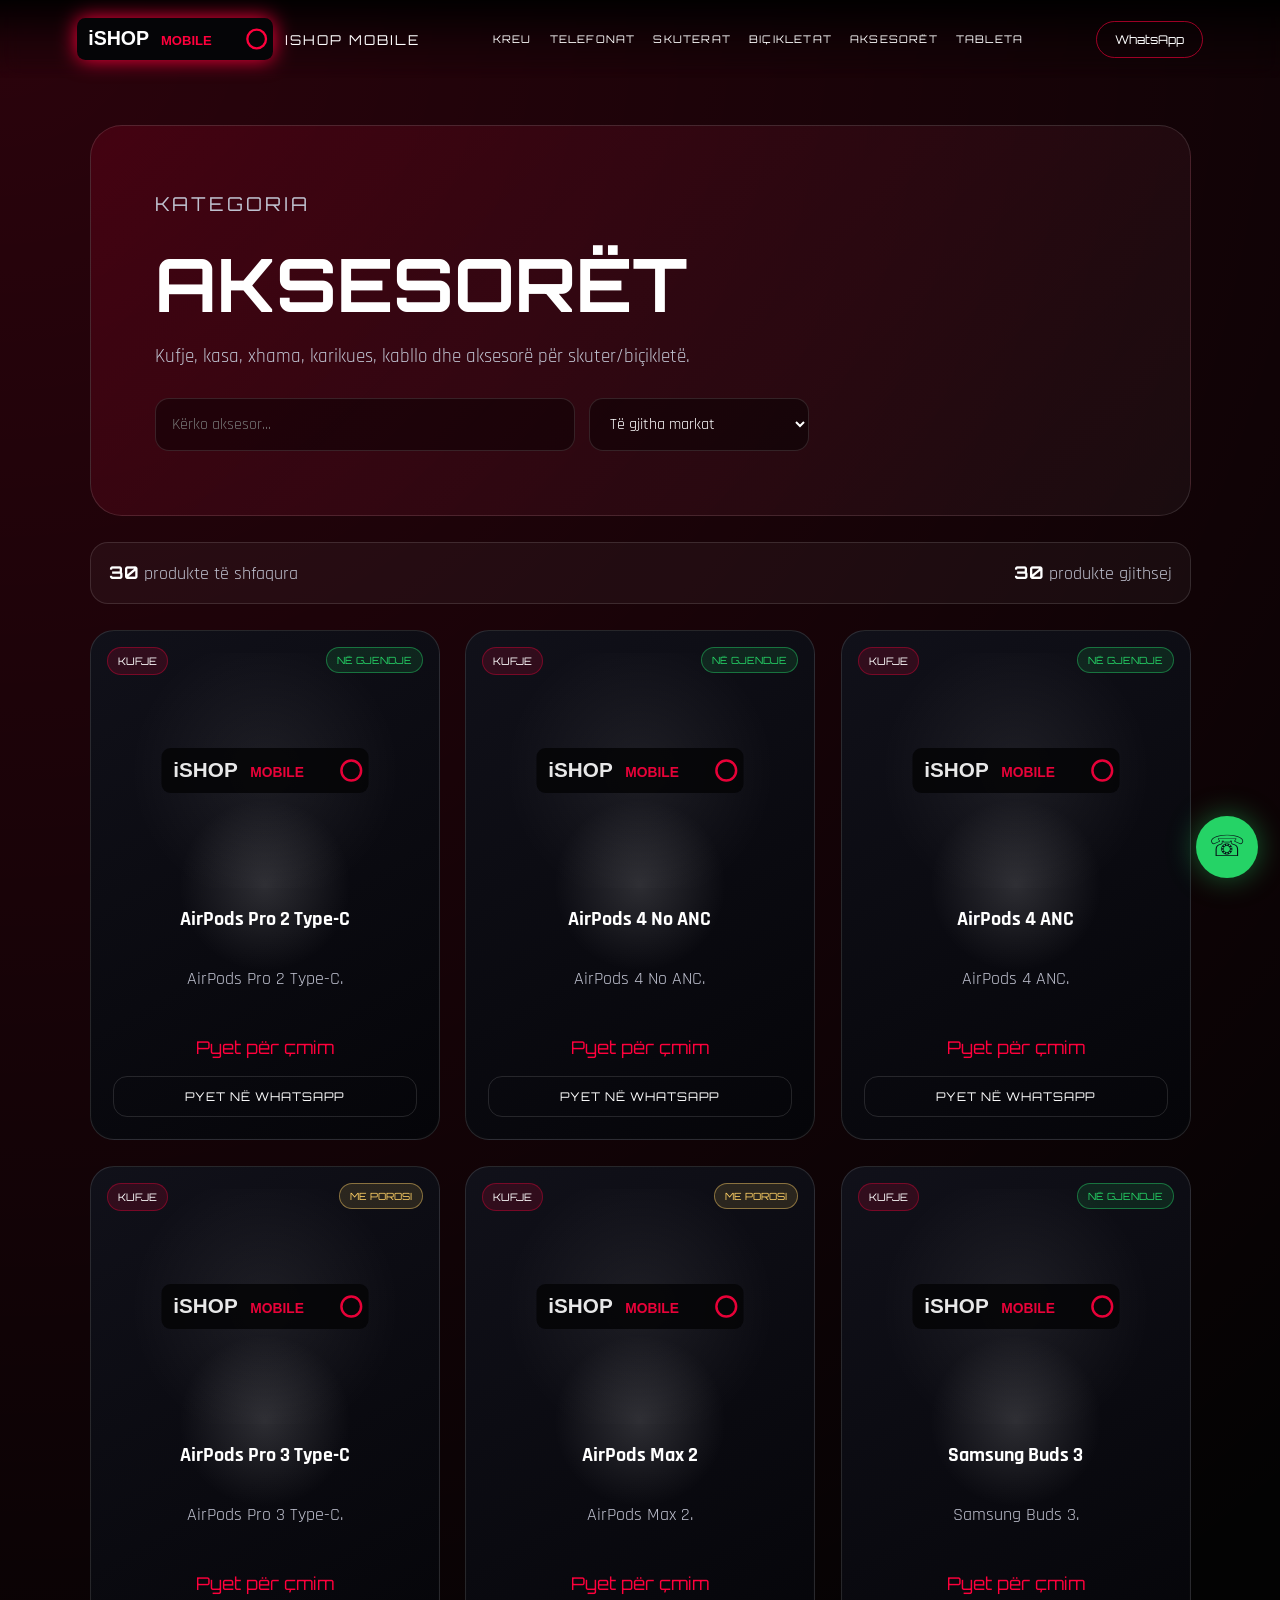
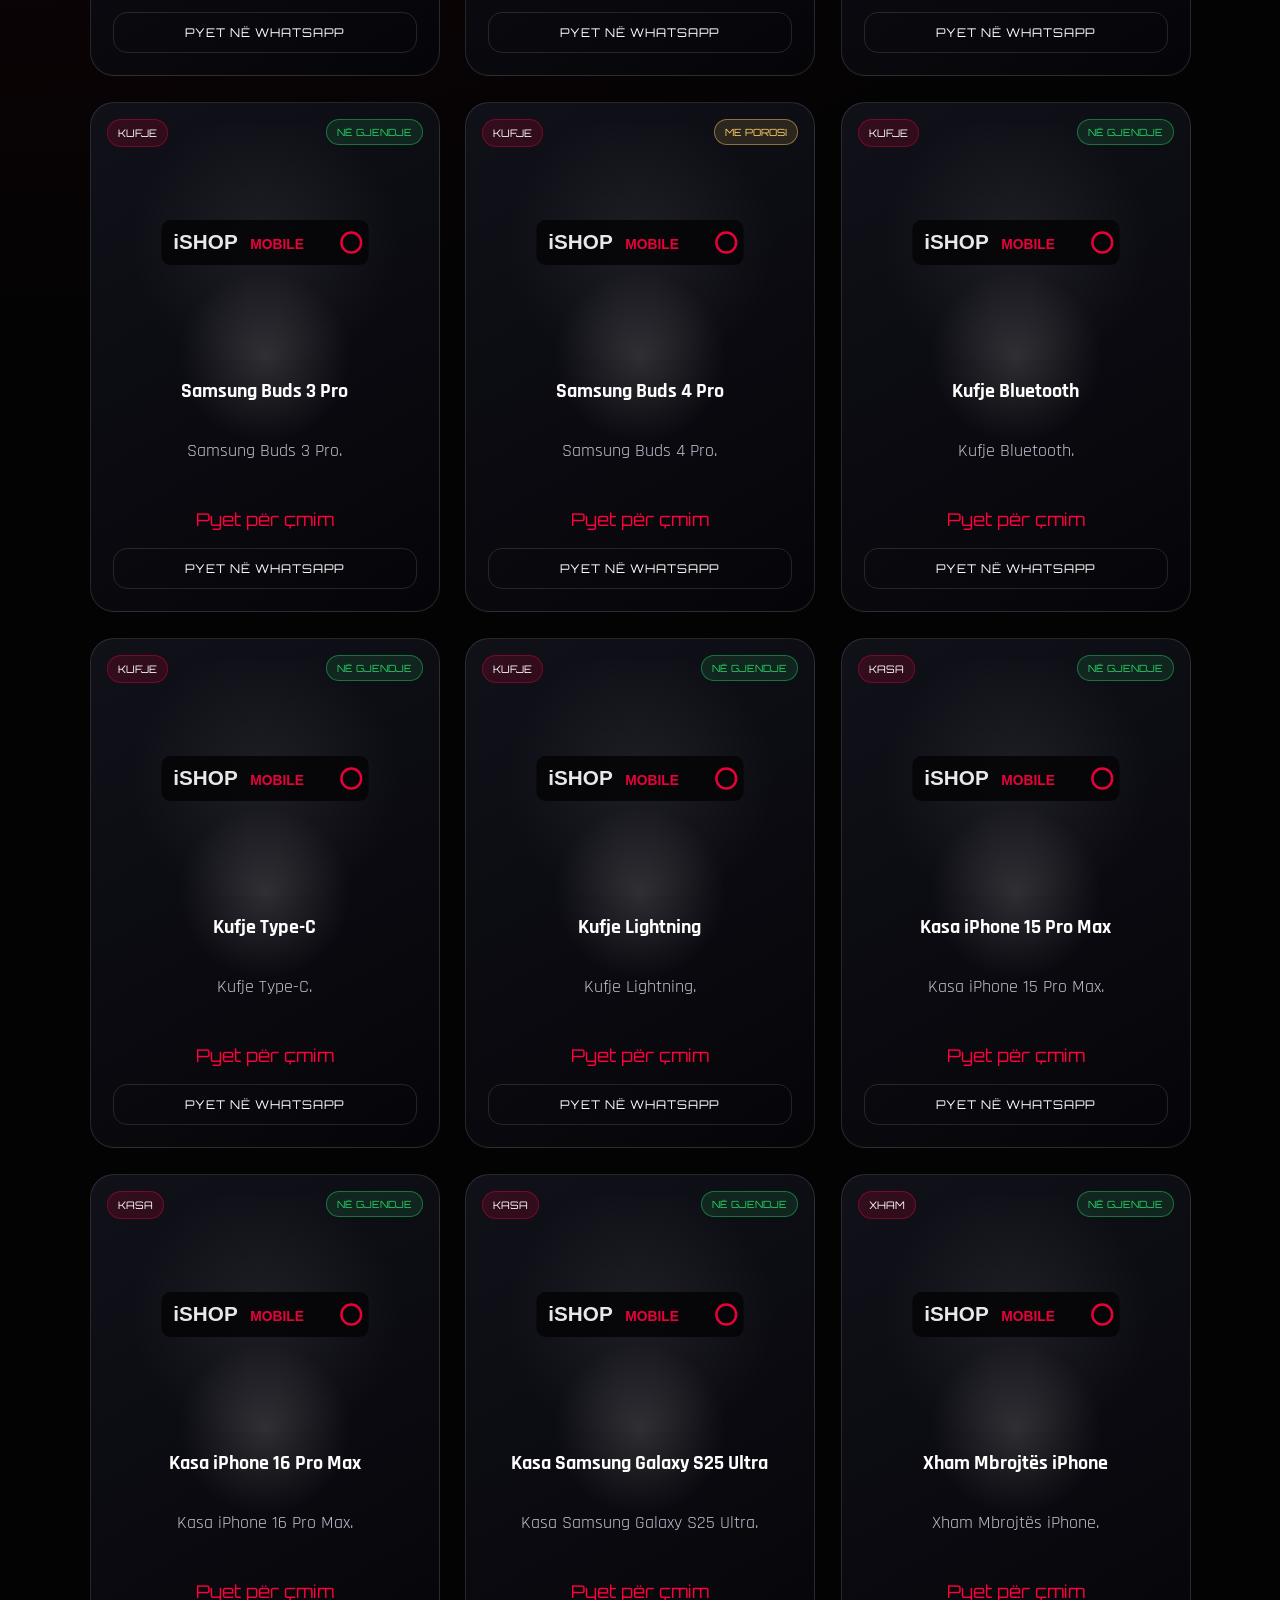
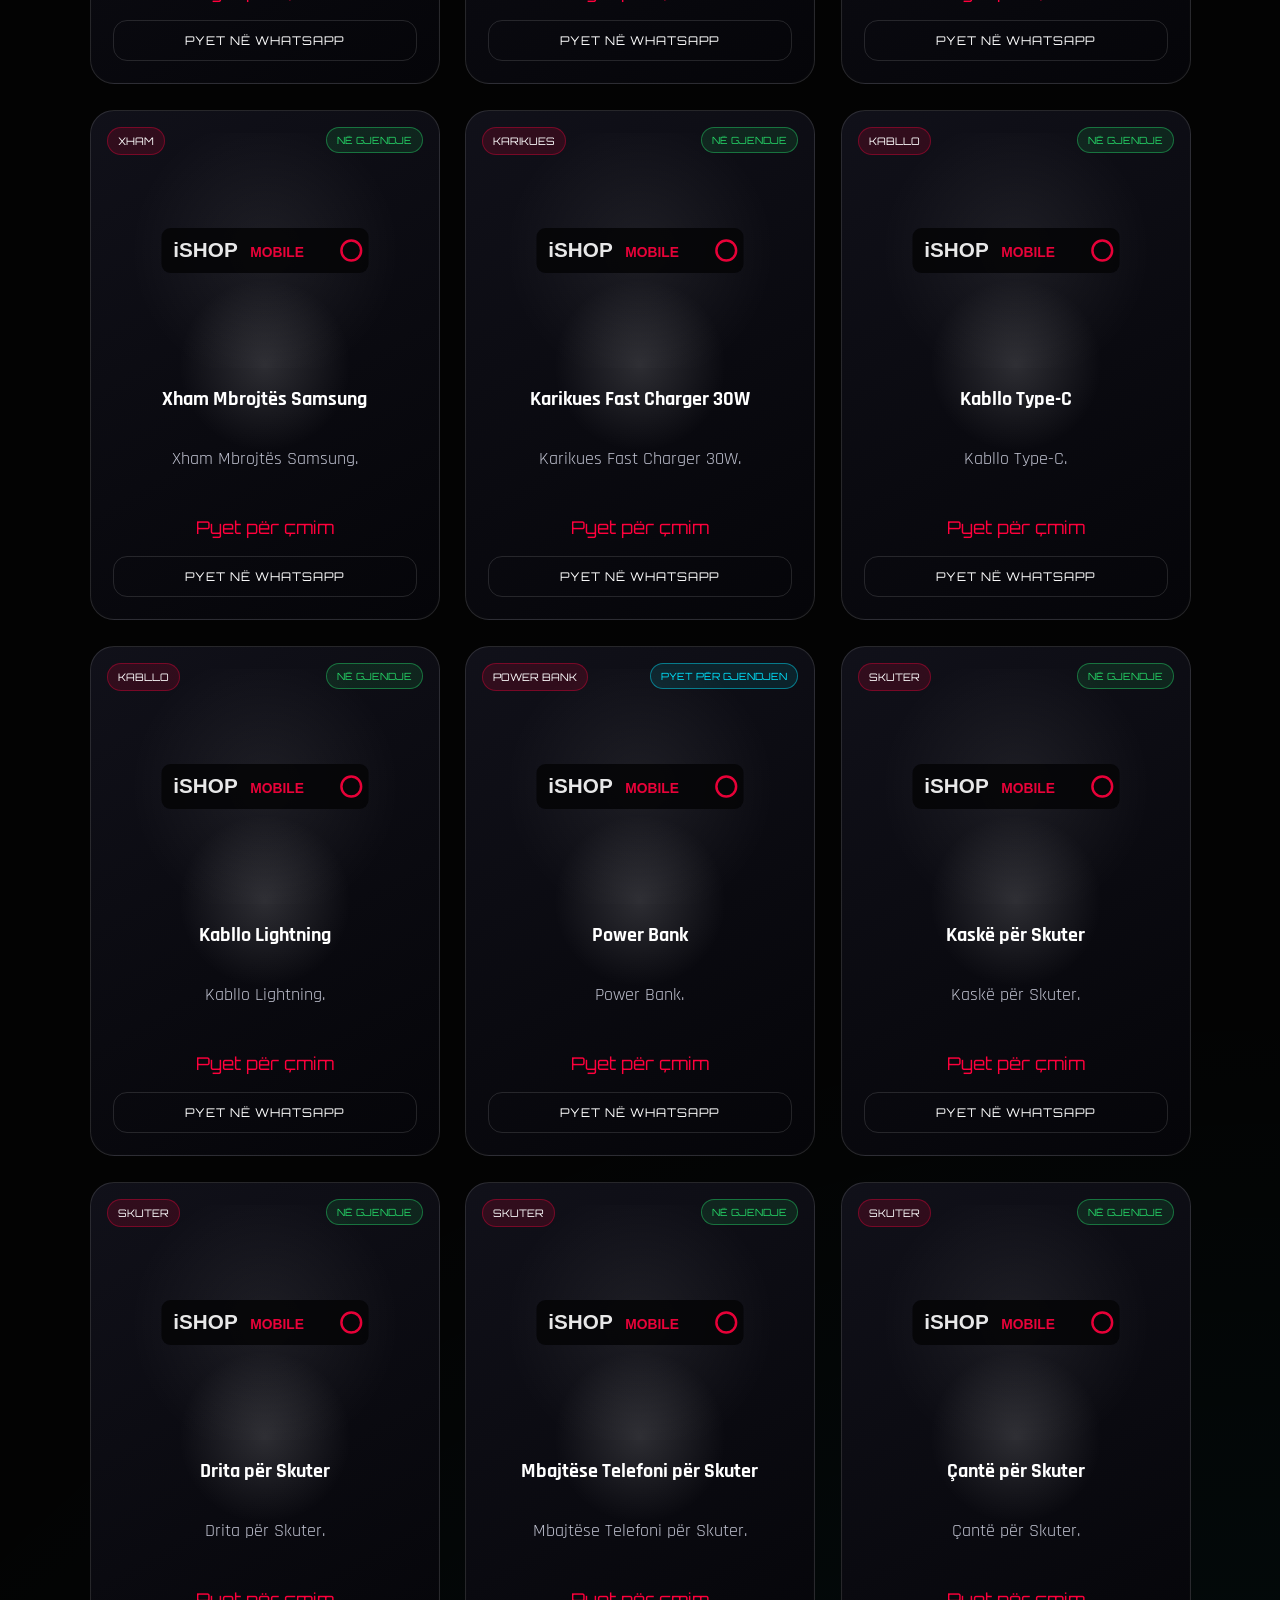
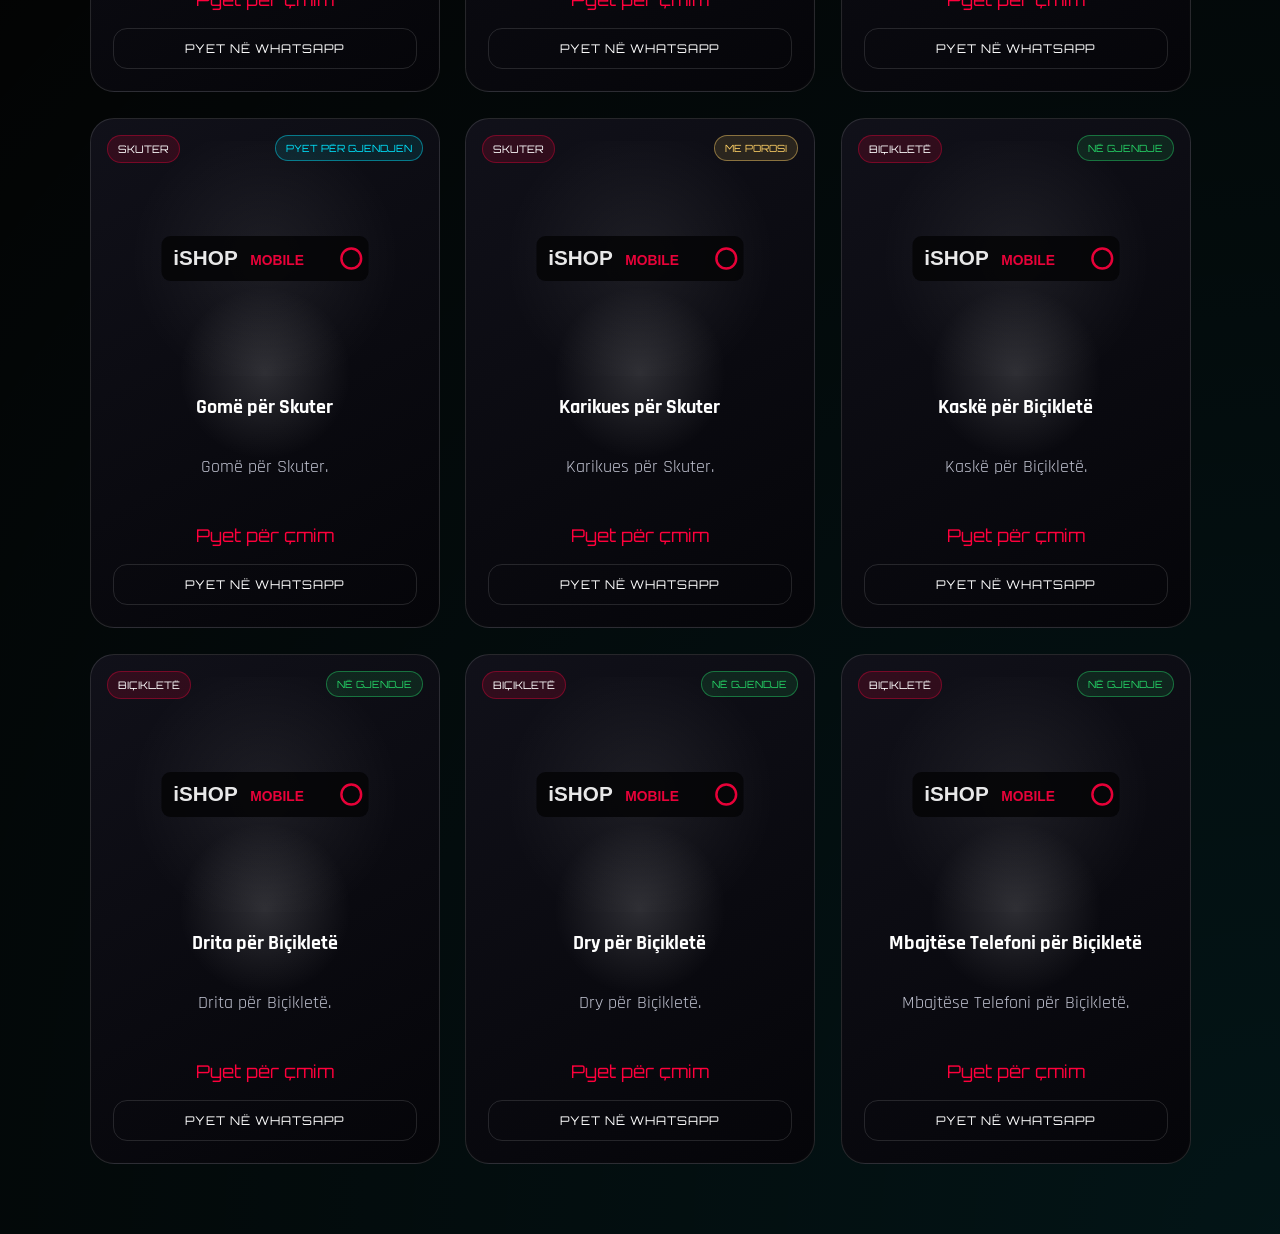
==== commit 790b803a: "web" ====
--- a/aksesoret.html
+++ b/aksesoret.html
@@ -4,13 +4,15 @@
     <meta charset="UTF-8">
     <meta name="viewport" content="width=device-width, initial-scale=1.0">
     <title>Aksesorët | iShop Mobile</title>
+    <meta name="description" content="Aksesorë telefoni, skuteri dhe biçiklete në iShop Mobile.">
+
     <link rel="icon" type="image/png" href="images/favicon.png">
-    <meta name="description" content="Aksesorët në iShop Mobile.">
+
     <link href="https://fonts.googleapis.com/css2?family=Orbitron:wght@700;900&family=Rajdhani:wght@500;700&display=swap" rel="stylesheet">
     <link rel="stylesheet" href="style.css">
 </head>
 
-<body>
+<body id="top">
     <header class="site-header">
         <a href="index.html" class="brand">
             <img src="images/logo.svg" alt="iShop Mobile" class="logo-img">
@@ -32,33 +34,33 @@
     </header>
 
     <main class="page-container">
-        <section class="page-hero">
-            <p class="eyebrow">Kufje • Kasa • Skuter • Biçikletë</p>
+        <section class="page-hero reveal">
+            <p class="eyebrow">Kategoria</p>
             <h1>Aksesorët</h1>
-            <p>Kufje, kasa, xhama, karikues dhe aksesorë për telefona, skutera e biçikleta.</p>
+            <p>
+                Kufje, kasa, xhama, karikues, kabllo dhe aksesorë për skuter/biçikletë.
+            </p>
 
             <div class="catalog-tools">
-                <input type="text" id="productSearch" placeholder="Kërko p.sh. kasa iPhone, kufje, karikues, goma...">
+                <input type="text" id="productSearch" placeholder="Kërko aksesor...">
                 <select id="brandFilter">
                     <option value="all">Të gjitha markat</option>
                 </select>
             </div>
         </section>
 
-        <section id="catalogSummary" class="catalog-summary"></section>
+        <div class="catalog-summary reveal" id="catalogSummary"></div>
+
         <section class="products-grid" id="catalogGrid" data-category="aksesoret"></section>
     </main>
 
-    <footer class="site-footer">
-        <p>© iShop Mobile. Të gjitha të drejtat e rezervuara.</p>
-        <div>
-            <a href="https://www.instagram.com/ishop_myslym.shyri/" target="_blank">Instagram</a>
-            <a href="https://www.tiktok.com/@ishopmyslymshyri" target="_blank">TikTok</a>
-            <a href="https://www.facebook.com/ishopmshyri/" target="_blank">Facebook</a>
-        </div>
-    </footer>
+    <div class="lightbox" id="imageLightbox">
+        <button class="lightbox-close" id="lightboxClose">×</button>
+        <img src="" alt="Produkt" id="lightboxImage">
+    </div>
 
     <a href="https://wa.me/355696666601" target="_blank" class="floating-whatsapp">☏</a>
+    <button class="back-to-top" id="backToTop" aria-label="Kthehu lart">↑</button>
 
     <script src="script.js"></script>
 </body>
--- a/style.css
+++ b/style.css
@@ -77,14 +77,14 @@
 .main-nav {
     display: flex;
     align-items: center;
-    gap: 22px;
+    gap: 18px;
 }
 
 .main-nav a {
     font-family: var(--font-heading);
-    font-size: 0.7rem;
+    font-size: 0.66rem;
     text-transform: uppercase;
-    letter-spacing: 1.4px;
+    letter-spacing: 1.2px;
     transition: 0.25s;
 }
 
@@ -397,7 +397,185 @@
     line-height: 1.55;
 }
 
-/* CONTACT GRID */
+/* FEATURED PRODUCTS / OFFERS */
+
+.featured-grid,
+.products-grid {
+    display: grid;
+    grid-template-columns: repeat(auto-fill, minmax(260px, 1fr));
+    gap: 26px;
+}
+
+.product-card {
+    position: relative;
+    background: linear-gradient(150deg, rgba(17, 17, 26, 0.98), rgba(7, 7, 10, 0.98));
+    border: 1px solid var(--line);
+    border-radius: 24px;
+    padding: 22px;
+    text-align: center;
+    transition: 0.25s;
+    overflow: hidden;
+}
+
+.product-badge {
+    position: absolute;
+    top: 16px;
+    left: 16px;
+    z-index: 2;
+    border: 1px solid rgba(255, 0, 60, 0.35);
+    background: rgba(255, 0, 60, 0.14);
+    border-radius: 999px;
+    padding: 6px 10px;
+    font-family: var(--font-heading);
+    font-size: 0.65rem;
+    text-transform: uppercase;
+}
+
+.stock-status {
+    position: absolute;
+    top: 16px;
+    right: 16px;
+    z-index: 2;
+    border-radius: 999px;
+    padding: 6px 10px;
+    font-family: var(--font-heading);
+    font-size: 0.62rem;
+    text-transform: uppercase;
+    border: 1px solid var(--line);
+    background: rgba(255, 255, 255, 0.08);
+}
+
+.stock-in {
+    color: #25d366;
+    border-color: rgba(37, 211, 102, 0.45);
+    background: rgba(37, 211, 102, 0.12);
+}
+
+.stock-order {
+    color: #ffd166;
+    border-color: rgba(255, 209, 102, 0.45);
+    background: rgba(255, 209, 102, 0.12);
+}
+
+.stock-ask {
+    color: var(--blue);
+    border-color: rgba(0, 229, 255, 0.45);
+    background: rgba(0, 229, 255, 0.10);
+}
+
+.product-image-wrapper {
+    height: 235px;
+    border-radius: 18px;
+    overflow: hidden;
+    margin-bottom: 18px;
+    display: grid;
+    place-items: center;
+    background: radial-gradient(circle, rgba(255, 255, 255, 0.07), transparent 70%);
+    cursor: zoom-in;
+}
+
+.product-image-wrapper img {
+    width: 100%;
+    height: 100%;
+    object-fit: contain;
+    padding: 16px;
+    transition: 0.25s;
+}
+
+.product-image-wrapper img.fallback-logo {
+    padding: 48px;
+    opacity: 0.9;
+}
+
+.product-card h3 {
+    font-size: 1.28rem;
+    min-height: 54px;
+    margin-bottom: 8px;
+}
+
+.product-desc {
+    color: var(--muted);
+    line-height: 1.35;
+    min-height: 56px;
+    margin-bottom: 12px;
+}
+
+.price {
+    color: var(--red);
+    font-family: var(--font-heading);
+    margin-bottom: 18px;
+}
+
+.buy-btn {
+    width: 100%;
+    border: 1px solid var(--line);
+    background: transparent;
+    color: #fff;
+    border-radius: 14px;
+    padding: 12px 16px;
+    cursor: pointer;
+    font-family: var(--font-heading);
+    font-size: 0.75rem;
+    text-transform: uppercase;
+    letter-spacing: 1px;
+    transition: 0.25s;
+    position: relative;
+    overflow: hidden;
+}
+
+.buy-btn:hover {
+    background: var(--red);
+    border-color: var(--red);
+}
+
+.buy-btn::before {
+    content: "";
+    position: absolute;
+    inset: 0;
+    background: linear-gradient(110deg, transparent, rgba(255, 255, 255, 0.28), transparent);
+    transform: translateX(-120%);
+    transition: transform 0.55s ease;
+}
+
+.buy-btn:hover::before {
+    transform: translateX(120%);
+}
+
+/* STEPS */
+
+.steps-grid {
+    display: grid;
+    grid-template-columns: repeat(3, 1fr);
+    gap: 24px;
+}
+
+.step-card {
+    border: 1px solid var(--line);
+    border-radius: 24px;
+    padding: 26px;
+    background:
+        linear-gradient(150deg, rgba(17, 17, 26, 0.98), rgba(5, 5, 9, 0.98));
+}
+
+.step-card strong {
+    display: inline-block;
+    color: var(--red);
+    font-family: var(--font-heading);
+    font-size: 1.8rem;
+    margin-bottom: 14px;
+}
+
+.step-card h3 {
+    font-family: var(--font-heading);
+    margin-bottom: 10px;
+}
+
+.step-card p {
+    color: var(--muted);
+    line-height: 1.6;
+}
+
+/* CONTACT / MAP */
 
 .contact-grid {
     display: grid;
@@ -422,12 +600,6 @@
 
 .contact-grid span {
     color: var(--muted);
-}
-
-/* HARTA INTERAKTIVE */
-
-.map-section {
-    display: block !important;
 }
 
 .social-contact-grid {
@@ -641,114 +813,6 @@
     font-family: var(--font-heading);
 }
 
-.products-grid {
-    display: grid;
-    grid-template-columns: repeat(auto-fill, minmax(260px, 1fr));
-    gap: 26px;
-}
-
-.product-card {
-    position: relative;
-    background: linear-gradient(150deg, rgba(17, 17, 26, 0.98), rgba(7, 7, 10, 0.98));
-    border: 1px solid var(--line);
-    border-radius: 24px;
-    padding: 22px;
-    text-align: center;
-    transition: 0.25s;
-    overflow: hidden;
-}
-
-.product-badge {
-    position: absolute;
-    top: 16px;
-    left: 16px;
-    z-index: 2;
-    border: 1px solid rgba(255, 0, 60, 0.35);
-    background: rgba(255, 0, 60, 0.14);
-    border-radius: 999px;
-    padding: 6px 10px;
-    font-family: var(--font-heading);
-    font-size: 0.65rem;
-    text-transform: uppercase;
-}
-
-.product-image-wrapper {
-    height: 235px;
-    border-radius: 18px;
-    overflow: hidden;
-    margin-bottom: 18px;
-    display: grid;
-    place-items: center;
-    background: radial-gradient(circle, rgba(255, 255, 255, 0.07), transparent 70%);
-}
-
-.product-image-wrapper img {
-    width: 100%;
-    height: 100%;
-    object-fit: contain;
-    padding: 16px;
-    transition: 0.25s;
-}
-
-.product-image-wrapper img.fallback-logo {
-    padding: 48px;
-    opacity: 0.9;
-}
-
-.product-card h3 {
-    font-size: 1.28rem;
-    min-height: 54px;
-    margin-bottom: 8px;
-}
-
-.product-desc {
-    color: var(--muted);
-    line-height: 1.35;
-    min-height: 56px;
-    margin-bottom: 12px;
-}
-
-.price {
-    color: var(--red);
-    font-family: var(--font-heading);
-    margin-bottom: 18px;
-}
-
-.buy-btn {
-    width: 100%;
-    border: 1px solid var(--line);
-    background: transparent;
-    color: #fff;
-    border-radius: 14px;
-    padding: 12px 16px;
-    cursor: pointer;
-    font-family: var(--font-heading);
-    font-size: 0.75rem;
-    text-transform: uppercase;
-    letter-spacing: 1px;
-    transition: 0.25s;
-    position: relative;
-    overflow: hidden;
-}
-
-.buy-btn:hover {
-    background: var(--red);
-    border-color: var(--red);
-}
-
-.buy-btn::before {
-    content: "";
-    position: absolute;
-    inset: 0;
-    background: linear-gradient(110deg, transparent, rgba(255, 255, 255, 0.28), transparent);
-    transform: translateX(-120%);
-    transition: transform 0.55s ease;
-}
-
-.buy-btn:hover::before {
-    transform: translateX(120%);
-}
-
 .empty-state {
     grid-column: 1 / -1;
     border: 1px dashed var(--line);
@@ -758,7 +822,51 @@
     color: var(--muted);
 }
 
-/* INTERACTIVE CARD ANIMATIONS */
+/* LIGHTBOX */
+
+.lightbox {
+    position: fixed;
+    inset: 0;
+    z-index: 3000;
+    display: none;
+    align-items: center;
+    justify-content: center;
+    padding: 30px;
+    background: rgba(0, 0, 0, 0.86);
+    backdrop-filter: blur(10px);
+}
+
+.lightbox.open {
+    display: flex;
+}
+
+.lightbox img {
+    max-width: min(900px, 95vw);
+    max-height: 82vh;
+    object-fit: contain;
+    border-radius: 24px;
+    background: rgba(255, 255, 255, 0.04);
+    padding: 20px;
+    box-shadow:
+        0 0 45px rgba(255, 0, 60, 0.22),
+        0 0 70px rgba(0, 229, 255, 0.10);
+}
+
+.lightbox-close {
+    position: absolute;
+    top: 24px;
+    right: 26px;
+    width: 48px;
+    height: 48px;
+    border: 1px solid var(--line);
+    border-radius: 50%;
+    background: rgba(255, 255, 255, 0.08);
+    color: #fff;
+    font-size: 2rem;
+    cursor: pointer;
+}
+
+/* CARD ANIMATIONS */
 
 .category-card,
 .product-card {
@@ -851,7 +959,7 @@
     box-shadow: 0 0 18px rgba(255, 0, 60, 0.25);
 }
 
-/* REVEAL ANIMATIONS */
+/* REVEAL */
 
 .rockstar-reveal,
 .reveal {
@@ -993,15 +1101,45 @@
     transform: scale(1.08);
 }
 
+.back-to-top {
+    position: fixed;
+    right: 22px;
+    bottom: 94px;
+    z-index: 999;
+    width: 52px;
+    height: 52px;
+    border-radius: 50%;
+    border: 1px solid rgba(255, 0, 60, 0.5);
+    background: rgba(8, 8, 12, 0.92);
+    color: #fff;
+    font-family: var(--font-heading);
+    font-size: 1.3rem;
+    cursor: pointer;
+    opacity: 0;
+    pointer-events: none;
+    transform: translateY(10px);
+    transition: 0.25s;
+}
+
+.back-to-top.show {
+    opacity: 1;
+    pointer-events: auto;
+    transform: translateY(0);
+}
+
+.back-to-top:hover {
+    background: var(--red);
+}
+
 /* RESPONSIVE */
 
 @media (max-width: 1100px) {
     .main-nav {
-        gap: 15px;
+        gap: 13px;
     }
 
     .main-nav a {
-        font-size: 0.62rem;
+        font-size: 0.6rem;
     }
 }
 
@@ -1060,7 +1198,8 @@
     }
 
     .why-stats,
-    .contact-grid {
+    .contact-grid,
+    .steps-grid {
         grid-template-columns: 1fr;
     }
 
@@ -1074,7 +1213,8 @@
         font-size: 1rem;
     }
 
-    .products-grid {
+    .products-grid,
+    .featured-grid {
         grid-template-columns: 1fr;
     }
 
@@ -1100,6 +1240,13 @@
         height: 54px;
         right: 14px;
         bottom: 14px;
+    }
+
+    .back-to-top {
+        width: 46px;
+        height: 46px;
+        right: 14px;
+        bottom: 78px;
     }
 
     .site-footer {
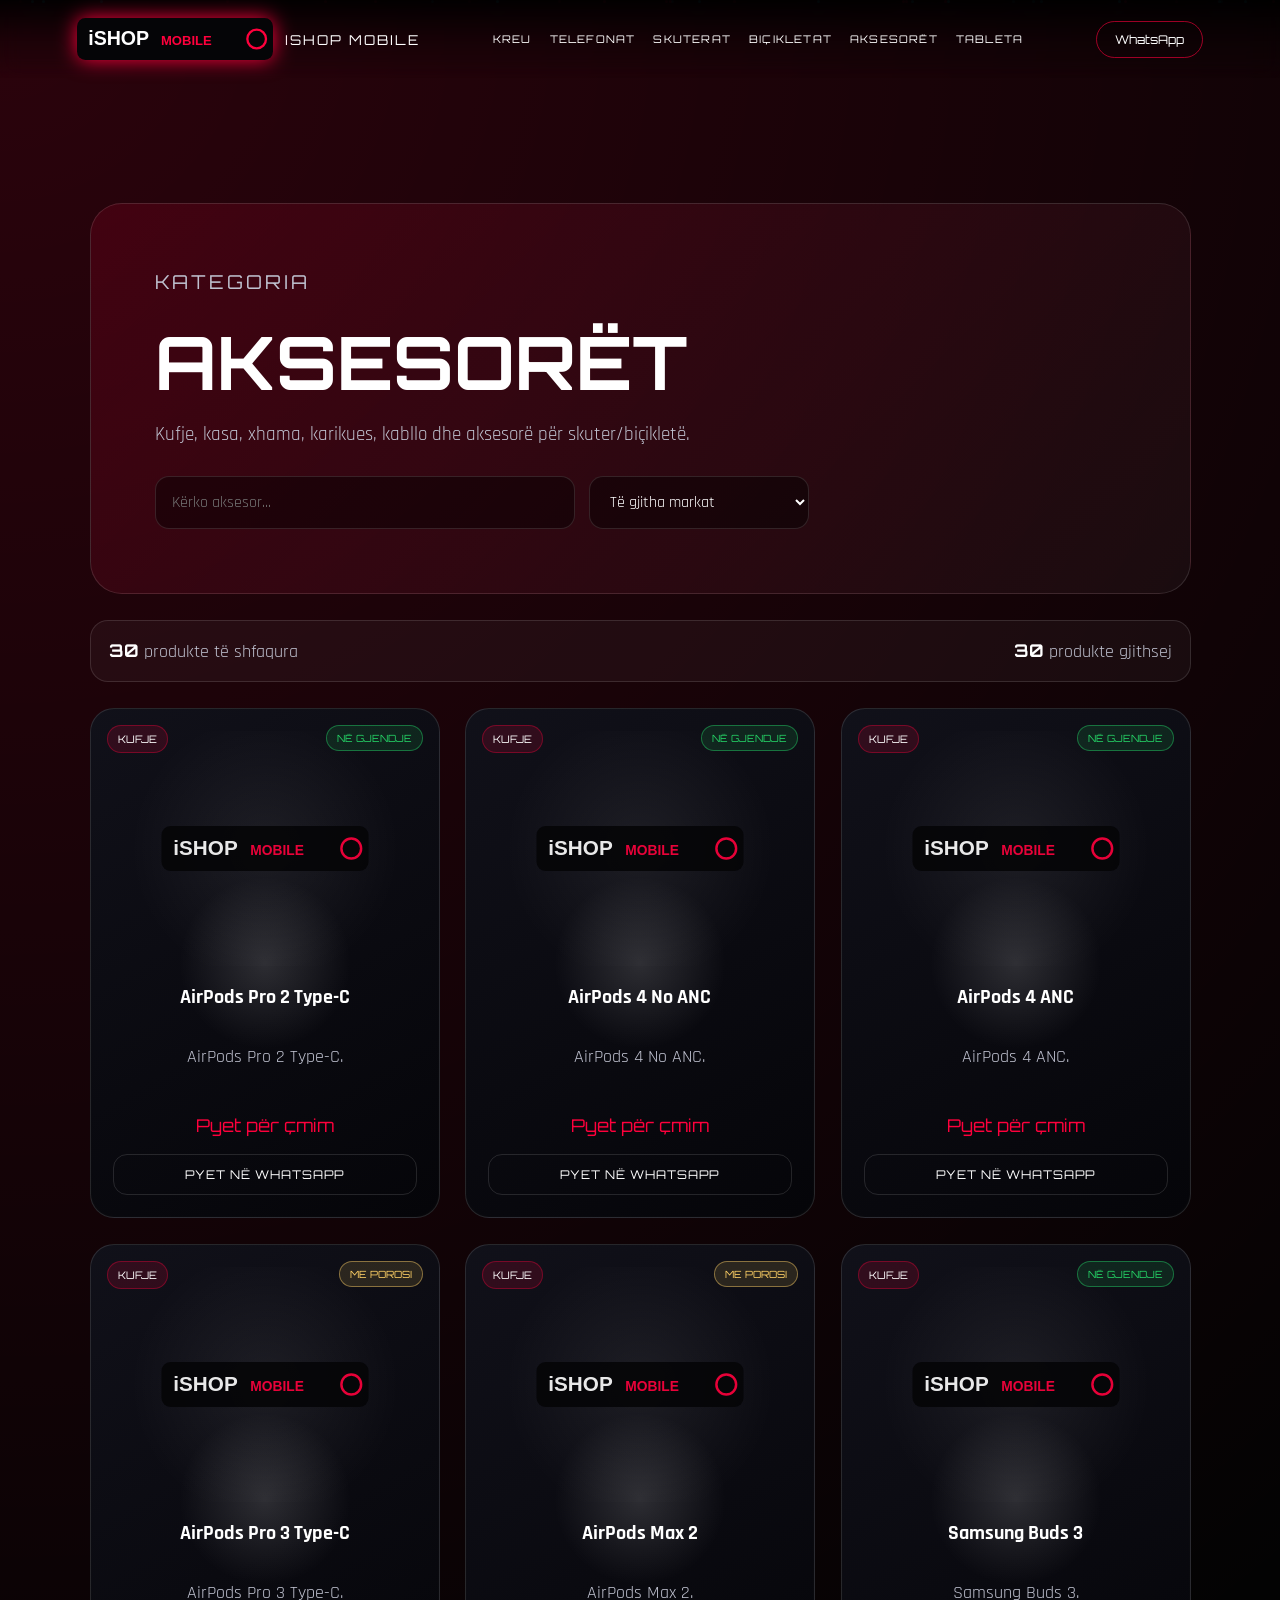
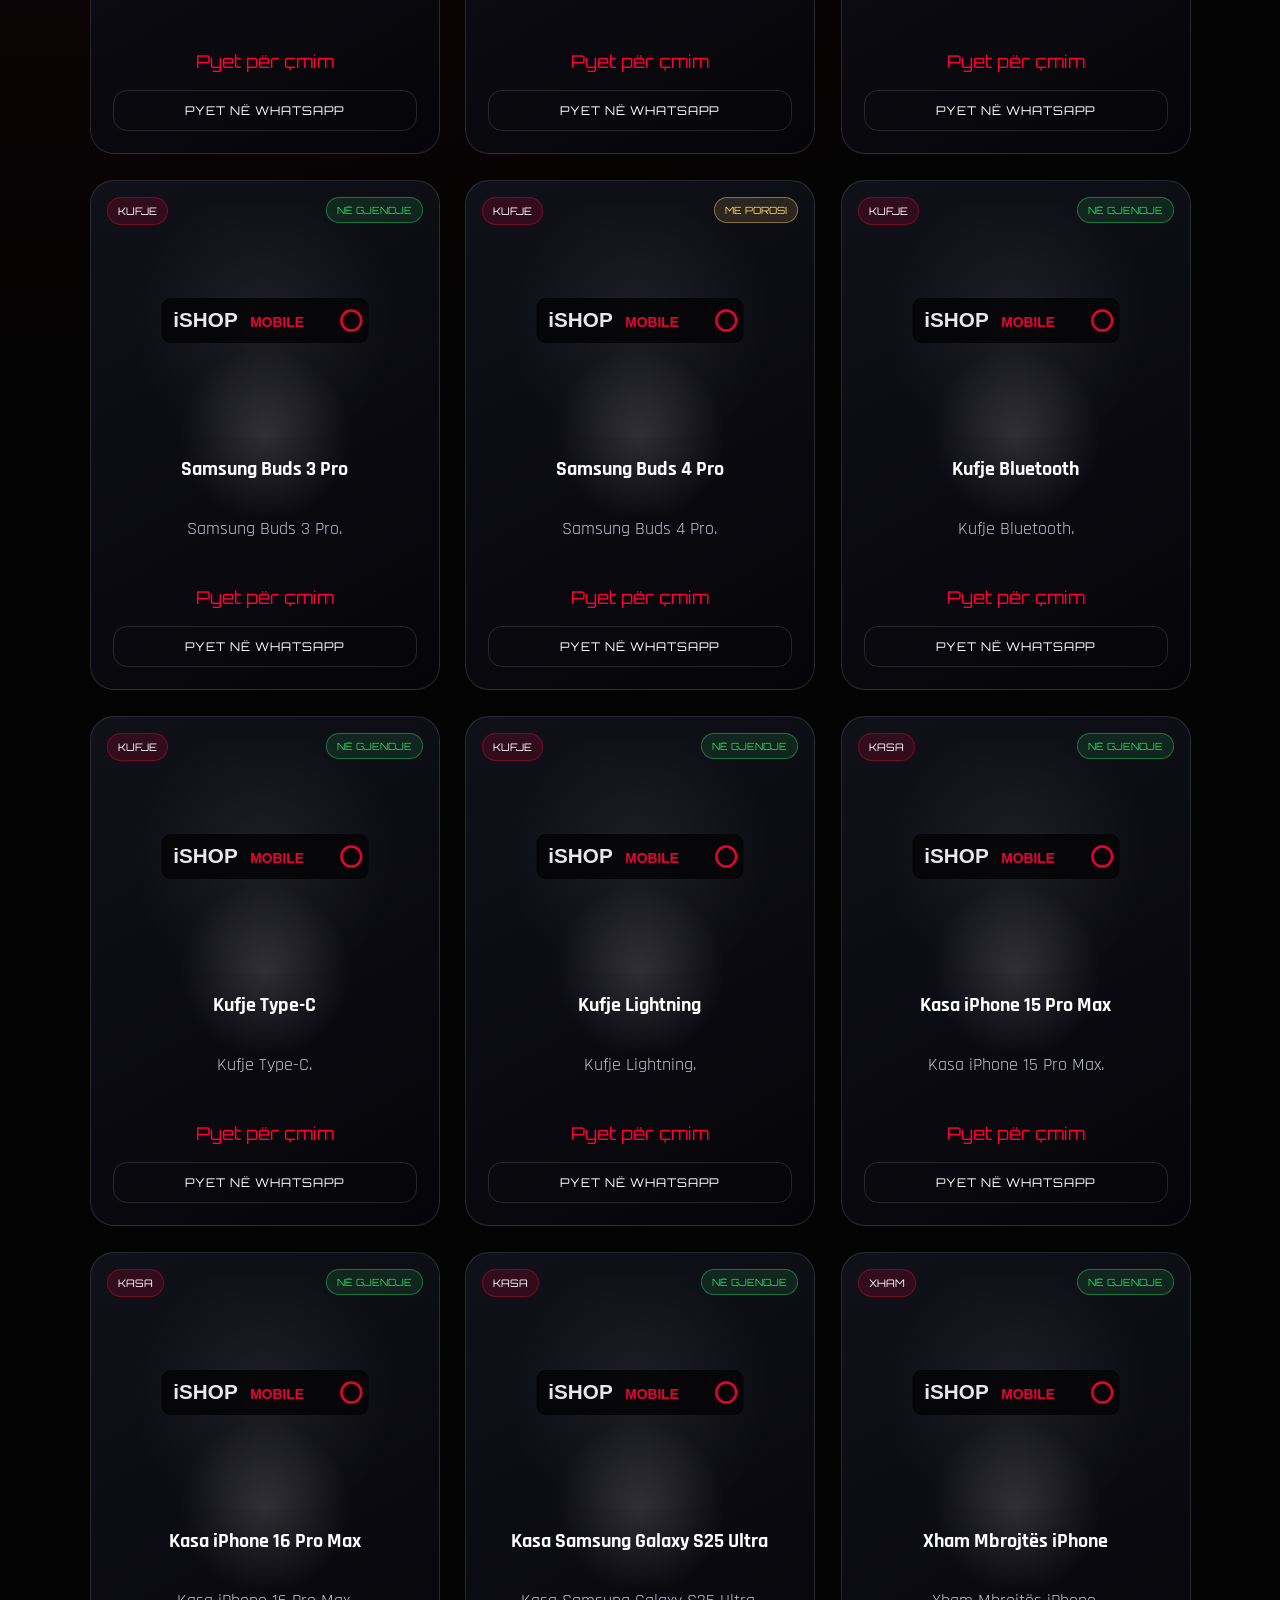
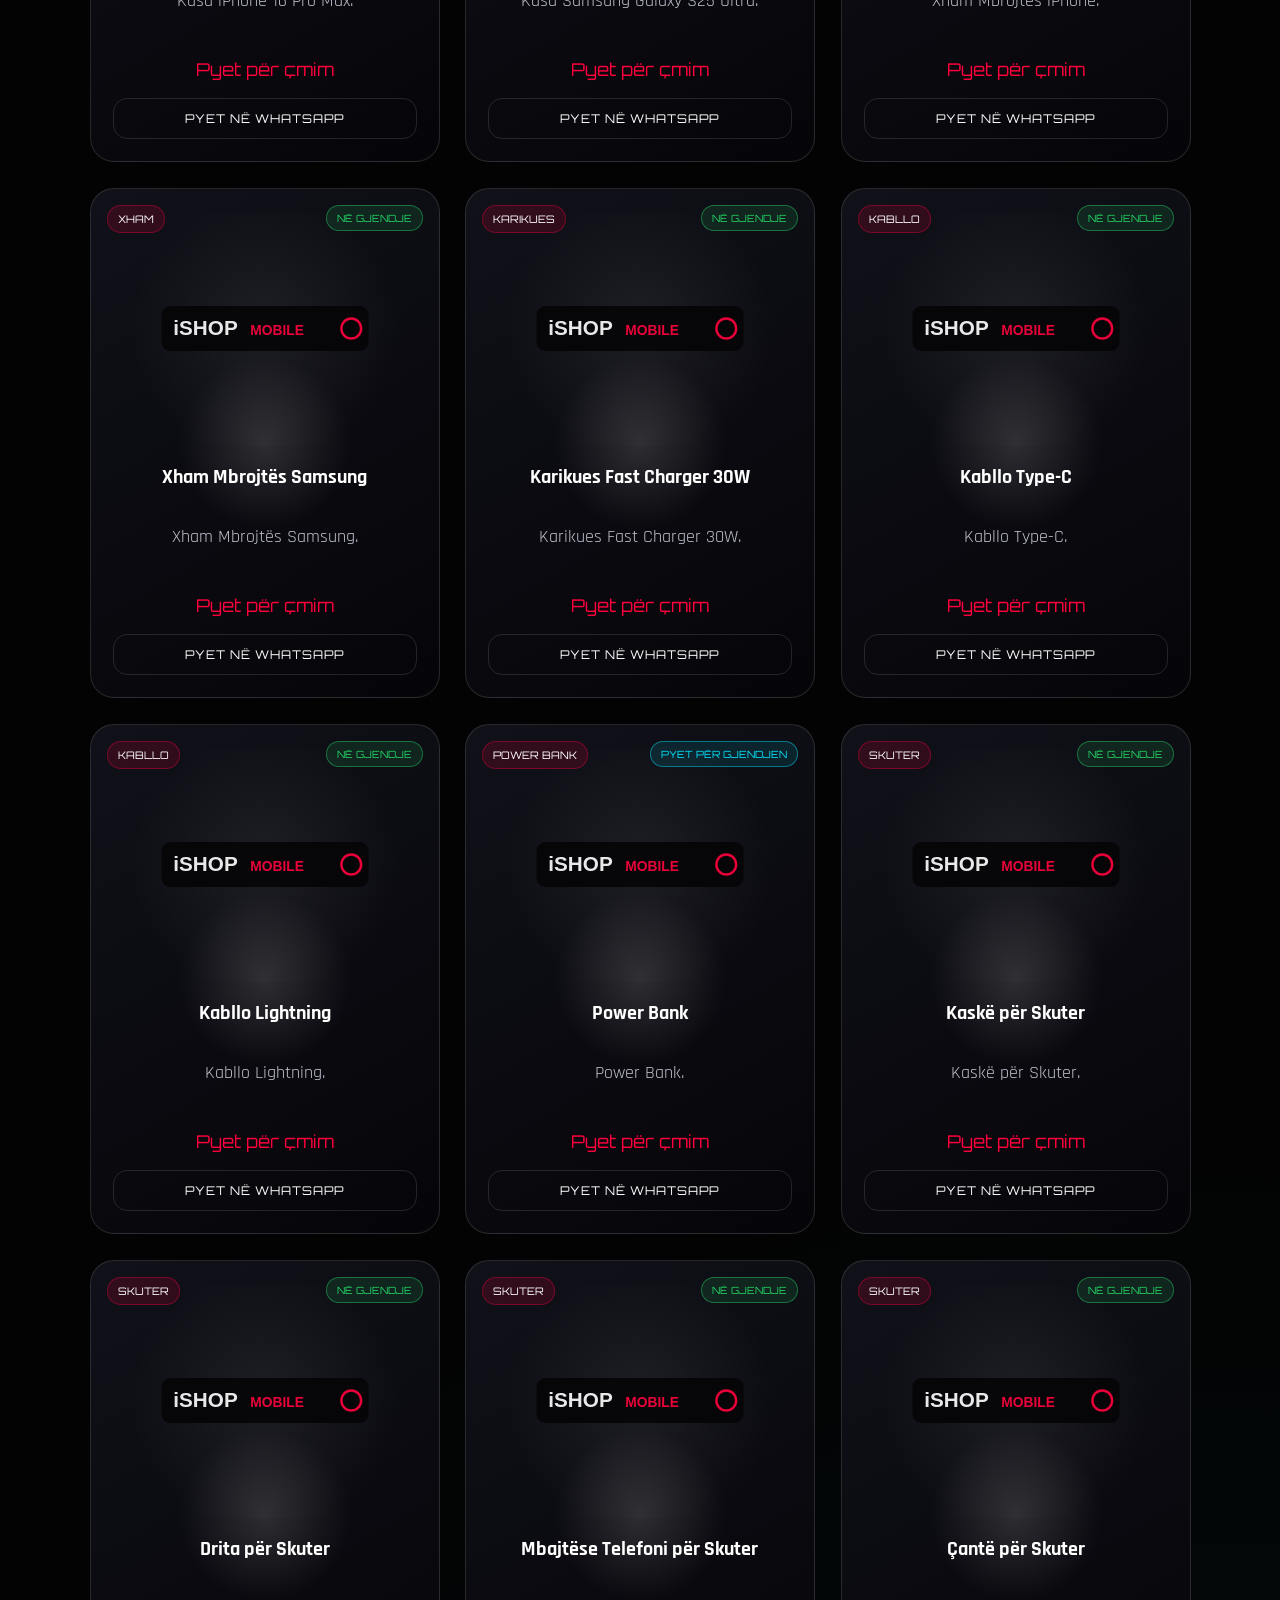
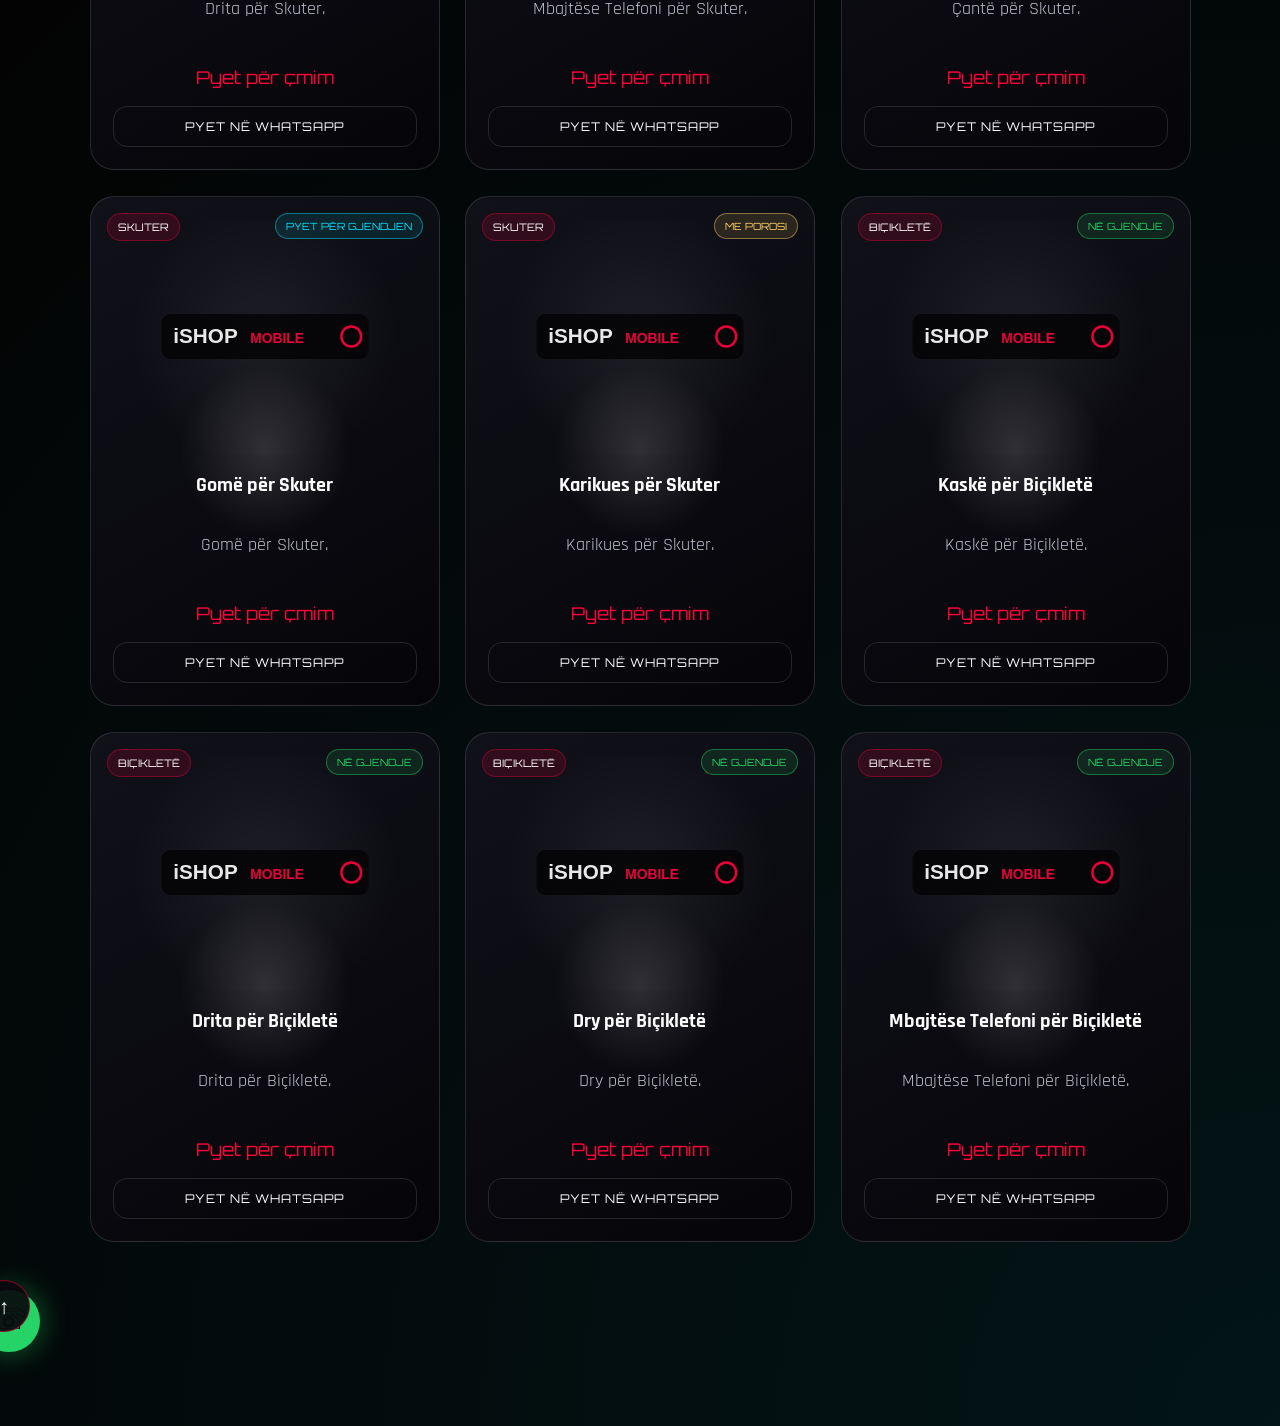
==== commit 121672b9: "web" ====
--- a/aksesoret.html
+++ b/aksesoret.html
@@ -13,6 +13,13 @@
 </head>
 
 <body id="top">
+    <div class="preloader" id="preloader">
+    <img src="images/logo.svg" alt="iShop Mobile">
+    <span>iShop Mobile</span>
+</div>
+
+<div class="particles-bg" id="particlesBg"></div>
+<div class="cursor-glow" id="cursorGlow"></div>
     <header class="site-header">
         <a href="index.html" class="brand">
             <img src="images/logo.svg" alt="iShop Mobile" class="logo-img">
--- a/style.css
+++ b/style.css
@@ -1267,4 +1267,208 @@
         animation: none !important;
         filter: none !important;
     }
+}
+/* PREMIUM EFFECTS */
+
+/* PRELOADER */
+
+.preloader {
+    position: fixed;
+    inset: 0;
+    z-index: 5000;
+    display: grid;
+    place-items: center;
+    align-content: center;
+    gap: 18px;
+    background:
+        radial-gradient(circle at center, rgba(255, 0, 60, 0.18), transparent 35%),
+        radial-gradient(circle at top left, rgba(0, 229, 255, 0.10), transparent 35%),
+        #030303;
+    transition: opacity 0.55s ease, visibility 0.55s ease;
+}
+
+.preloader img {
+    width: 92px;
+    filter: drop-shadow(0 0 28px rgba(255, 0, 60, 0.75));
+    animation: logoPulse 1.25s ease-in-out infinite alternate;
+}
+
+.preloader span {
+    font-family: var(--font-heading);
+    letter-spacing: 4px;
+    text-transform: uppercase;
+    color: white;
+    font-size: 0.85rem;
+}
+
+.preloader.hide {
+    opacity: 0;
+    visibility: hidden;
+}
+
+@keyframes logoPulse {
+    from {
+        transform: scale(0.92);
+        filter: drop-shadow(0 0 14px rgba(255, 0, 60, 0.45));
+    }
+
+    to {
+        transform: scale(1.08);
+        filter: drop-shadow(0 0 34px rgba(255, 0, 60, 0.9));
+    }
+}
+
+/* CURSOR GLOW */
+
+.cursor-glow {
+    position: fixed;
+    width: 420px;
+    height: 420px;
+    border-radius: 50%;
+    pointer-events: none;
+    z-index: 1;
+    background:
+        radial-gradient(circle, rgba(255, 0, 60, 0.18), transparent 62%),
+        radial-gradient(circle, rgba(0, 229, 255, 0.08), transparent 70%);
+    transform: translate(-50%, -50%);
+    filter: blur(8px);
+    opacity: 0;
+    transition: opacity 0.25s ease;
+}
+
+body:hover .cursor-glow {
+    opacity: 1;
+}
+
+/* MOVING PARTICLES */
+
+.particles-bg {
+    position: fixed;
+    inset: 0;
+    z-index: 0;
+    pointer-events: none;
+    overflow: hidden;
+}
+
+.particle {
+    position: absolute;
+    width: 3px;
+    height: 3px;
+    border-radius: 50%;
+    background: rgba(255, 0, 60, 0.7);
+    box-shadow: 0 0 14px rgba(255, 0, 60, 0.8);
+    animation: floatParticle linear infinite;
+}
+
+.particle:nth-child(even) {
+    background: rgba(0, 229, 255, 0.7);
+    box-shadow: 0 0 14px rgba(0, 229, 255, 0.8);
+}
+
+@keyframes floatParticle {
+    from {
+        transform: translateY(110vh) scale(0.4);
+        opacity: 0;
+    }
+
+    15% {
+        opacity: 1;
+    }
+
+    to {
+        transform: translateY(-10vh) scale(1);
+        opacity: 0;
+    }
+}
+
+/* SHINE EFFECT TE BUTONAT */
+
+.primary-btn,
+.secondary-btn,
+.buy-btn,
+.header-cta {
+    position: relative;
+    overflow: hidden;
+}
+
+.primary-btn::after,
+.secondary-btn::after,
+.header-cta::after {
+    content: "";
+    position: absolute;
+    top: 0;
+    left: -120%;
+    width: 70%;
+    height: 100%;
+    background: linear-gradient(110deg, transparent, rgba(255, 255, 255, 0.32), transparent);
+    transform: skewX(-18deg);
+    transition: 0.6s ease;
+}
+
+.primary-btn:hover::after,
+.secondary-btn:hover::after,
+.header-cta:hover::after {
+    left: 130%;
+}
+
+/* TYPING CURSOR */
+
+#typingText::after {
+    content: "|";
+    color: var(--red);
+    margin-left: 4px;
+    animation: typingBlink 0.75s infinite;
+}
+
+@keyframes typingBlink {
+    0%, 50% {
+        opacity: 1;
+    }
+
+    51%, 100% {
+        opacity: 0;
+    }
+}
+
+/* LAYER FIX QE EFEKTET TE MOS MBULOJNE KONTENTIN */
+
+.site-header,
+main,
+.site-footer,
+.floating-whatsapp,
+.back-to-top,
+.lightbox {
+    position: relative;
+}
+
+.site-header,
+.floating-whatsapp,
+.back-to-top {
+    z-index: 1000;
+}
+
+main,
+.site-footer {
+    z-index: 5;
+}
+
+/* MOBILE */
+
+@media (max-width: 768px) {
+    .cursor-glow {
+        display: none;
+    }
+
+    .particle {
+        width: 2px;
+        height: 2px;
+    }
+
+    .preloader img {
+        width: 76px;
+    }
+
+    .preloader span {
+        font-size: 0.72rem;
+    }
 }
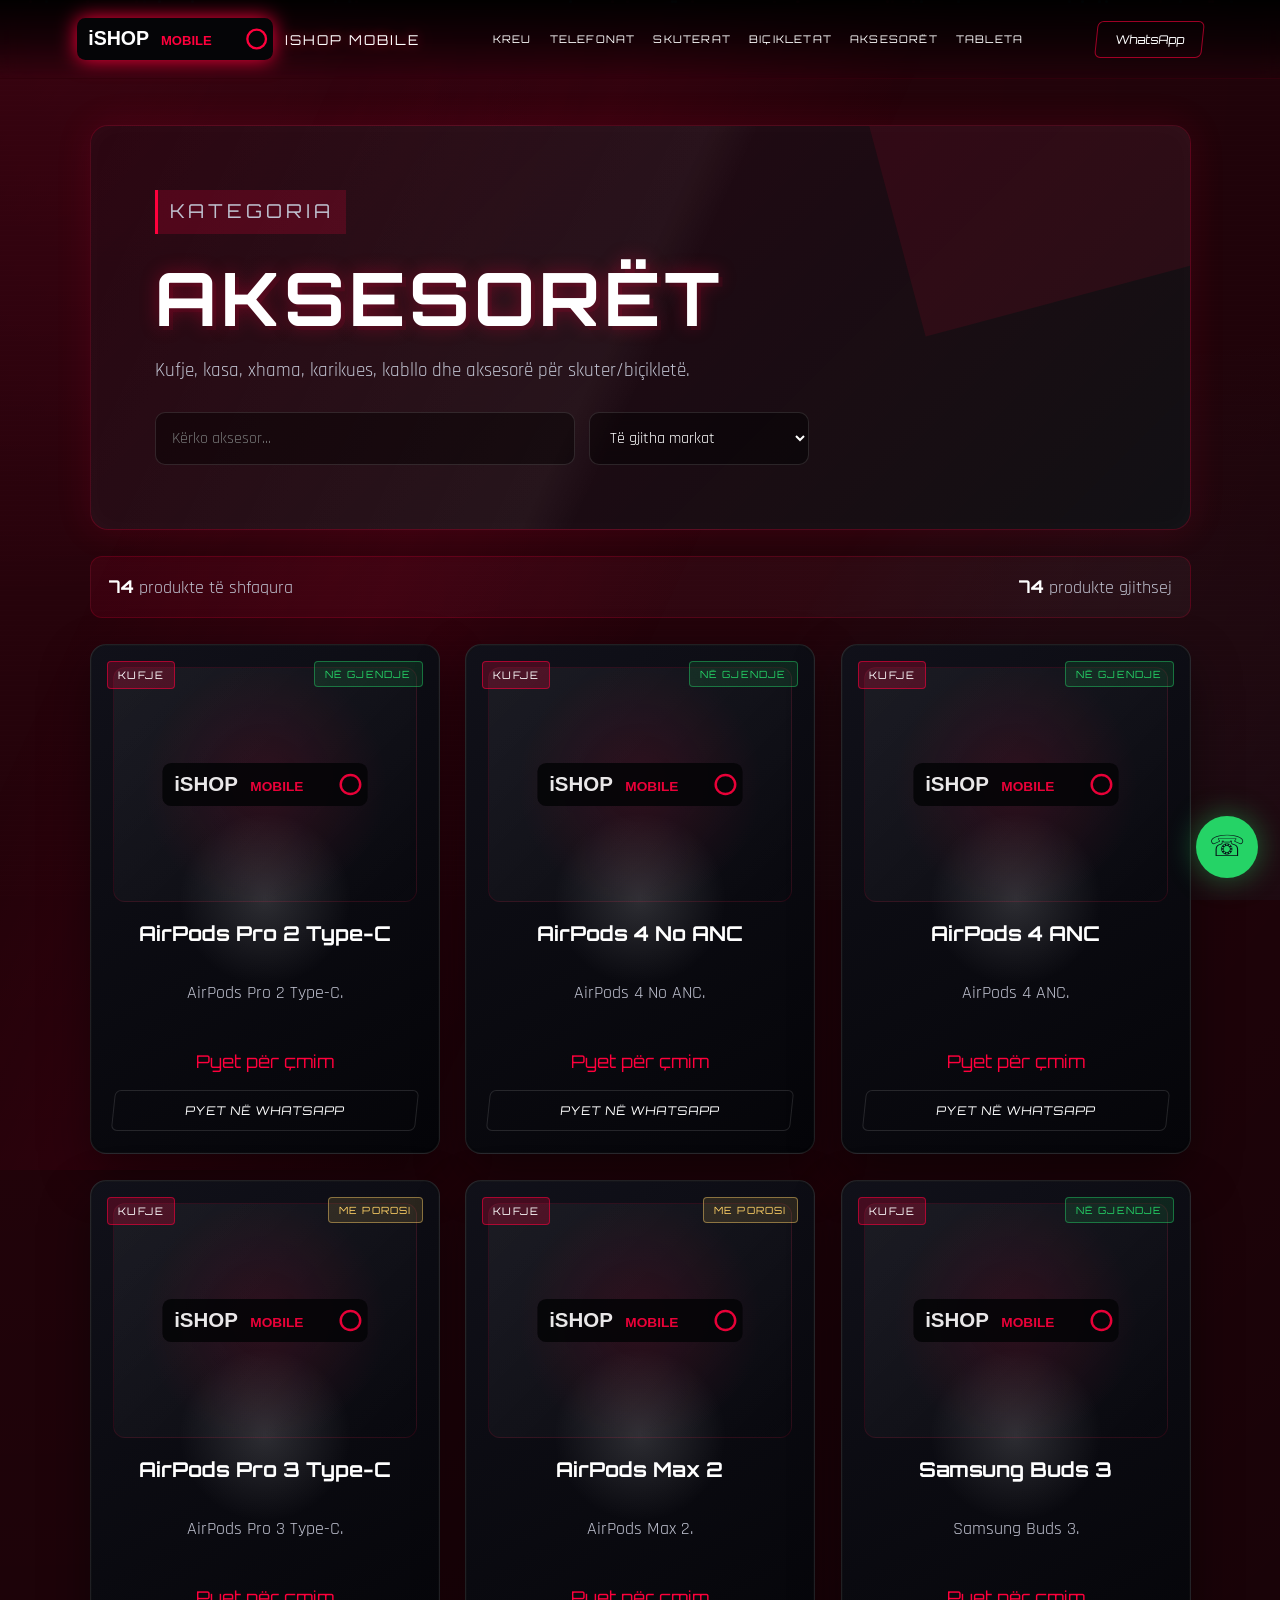
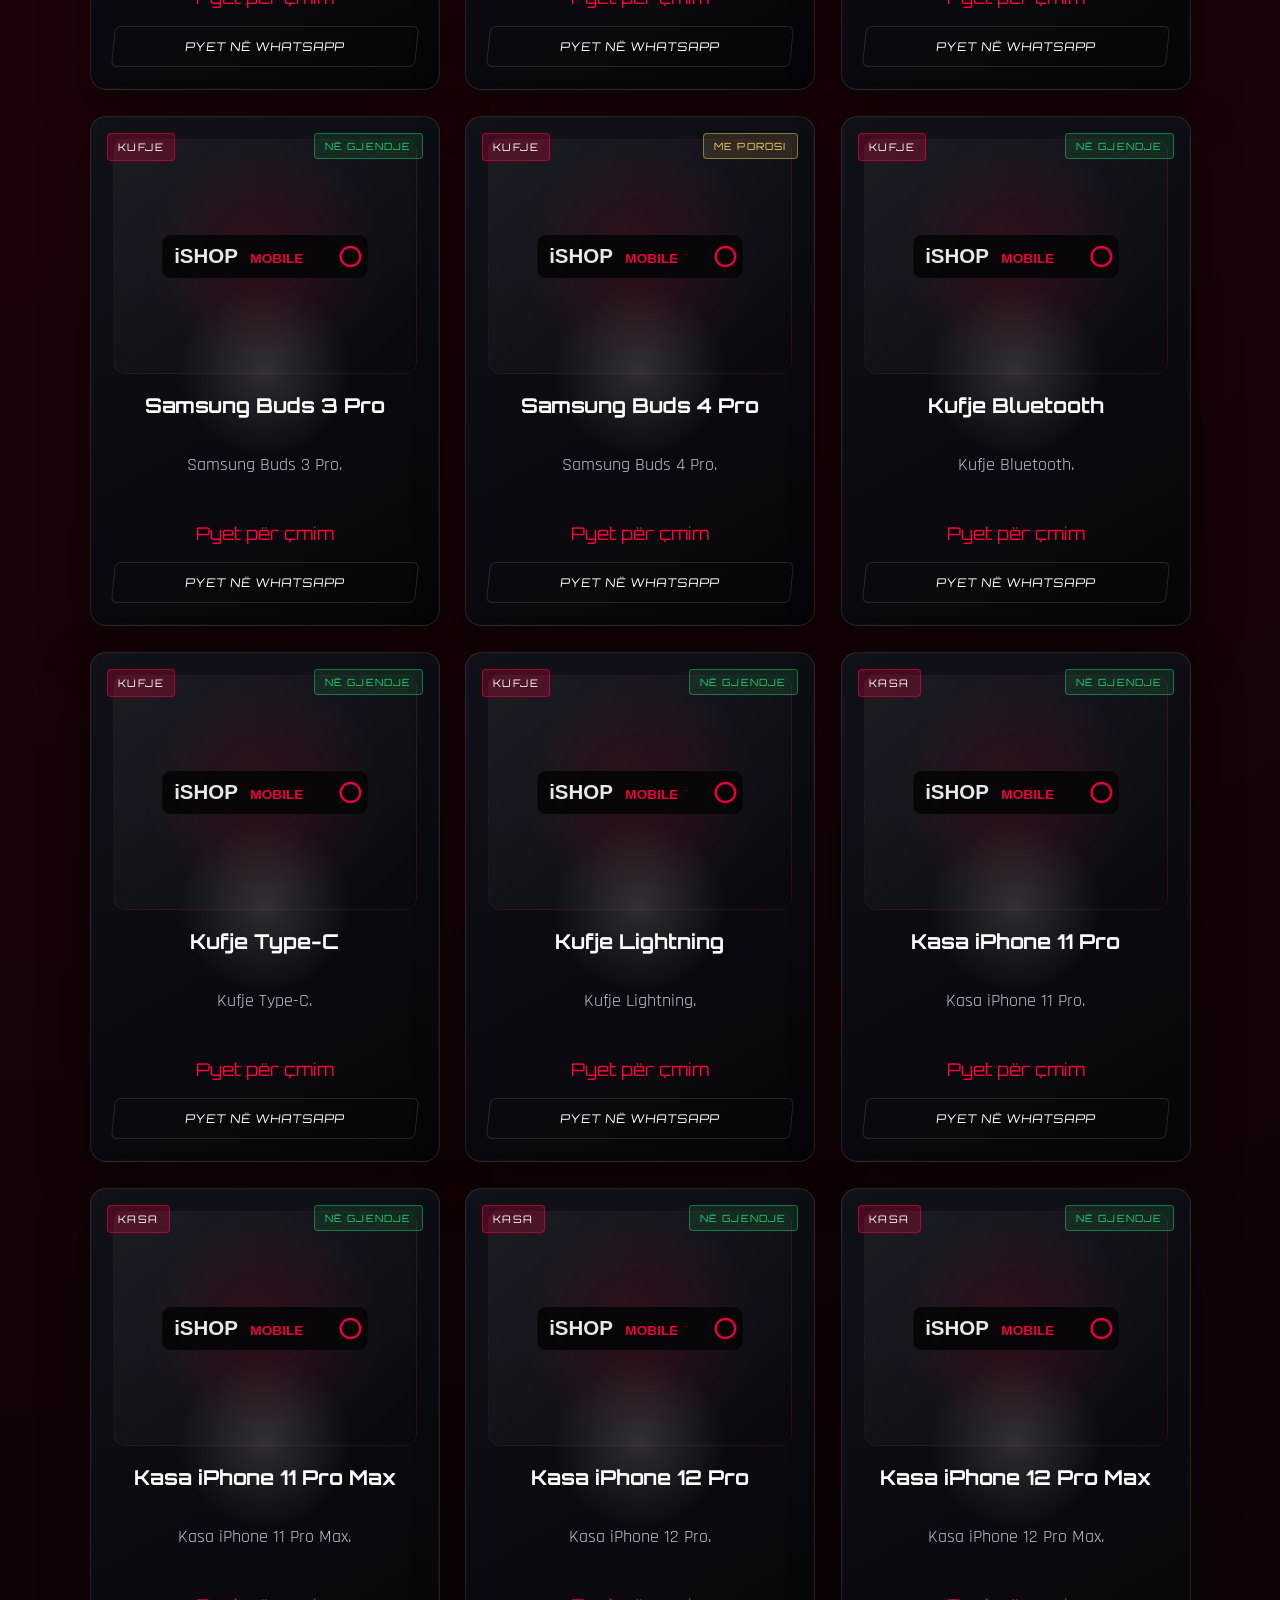
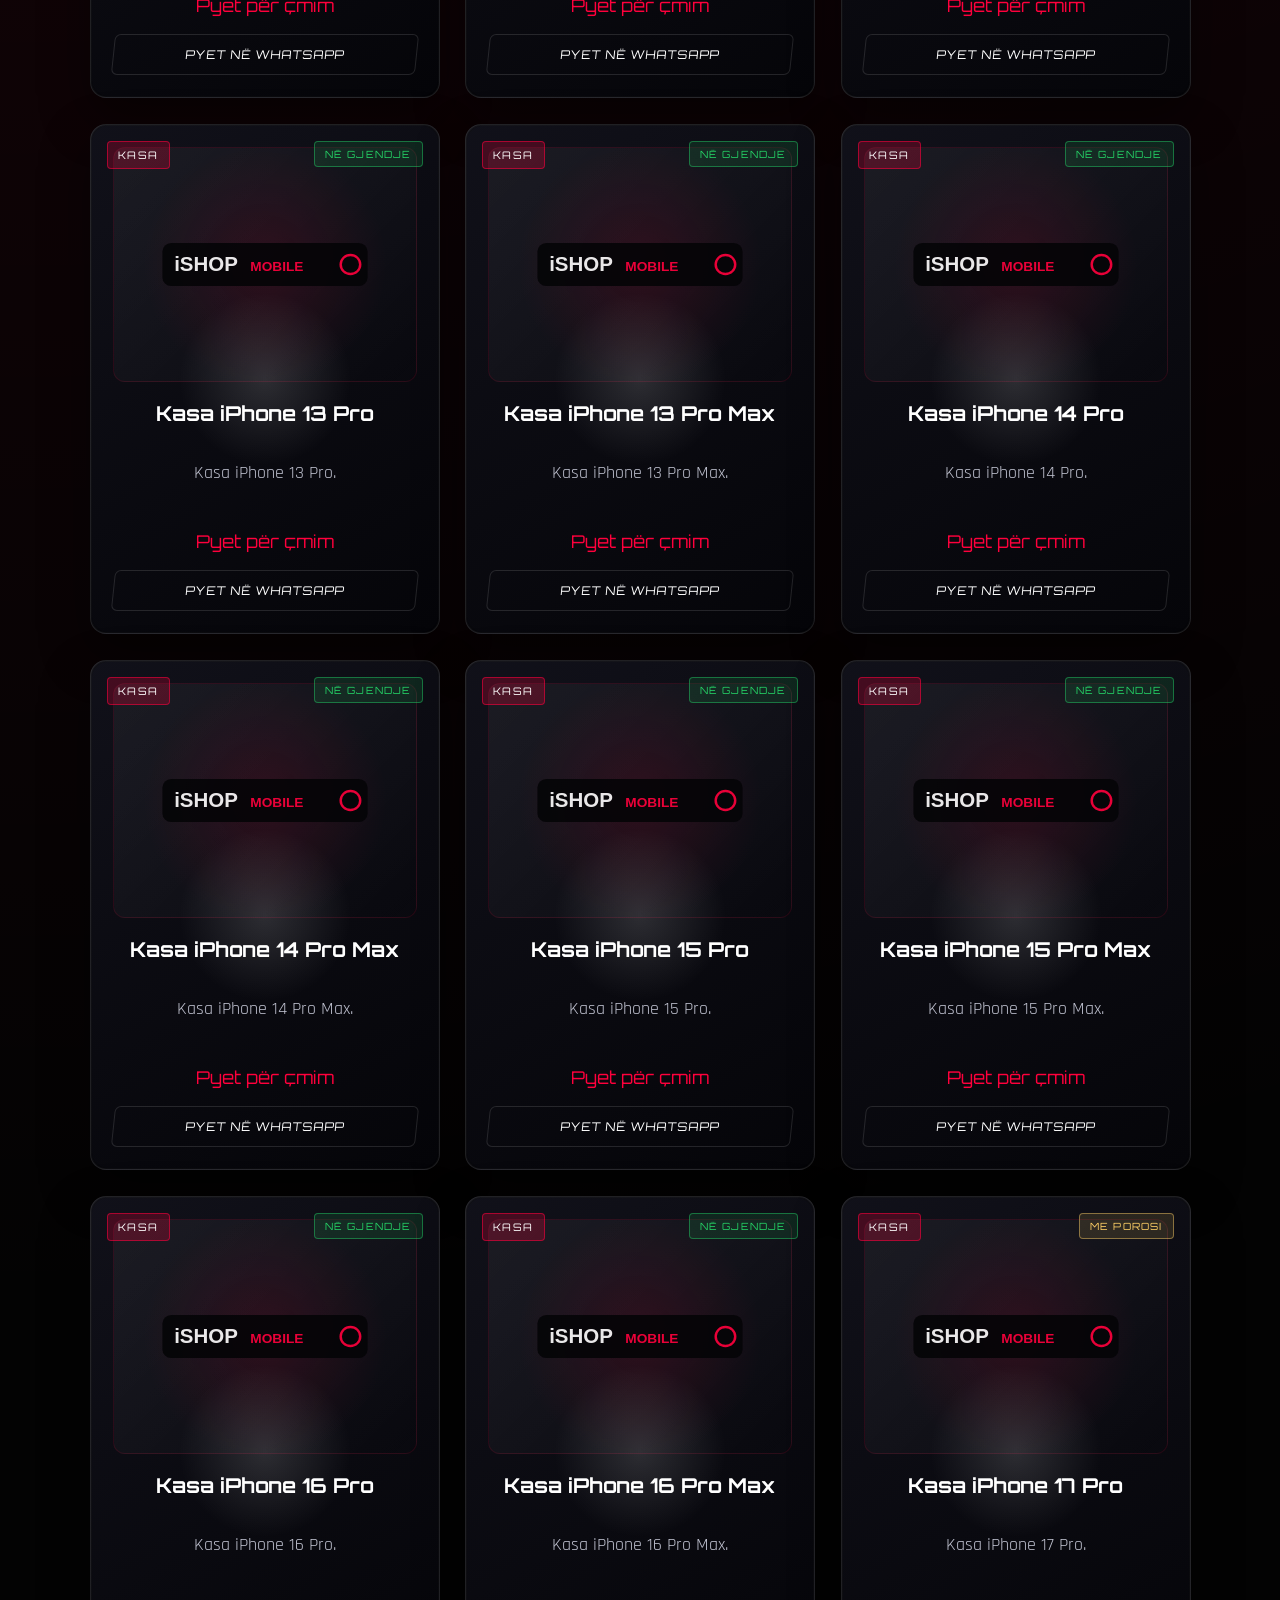
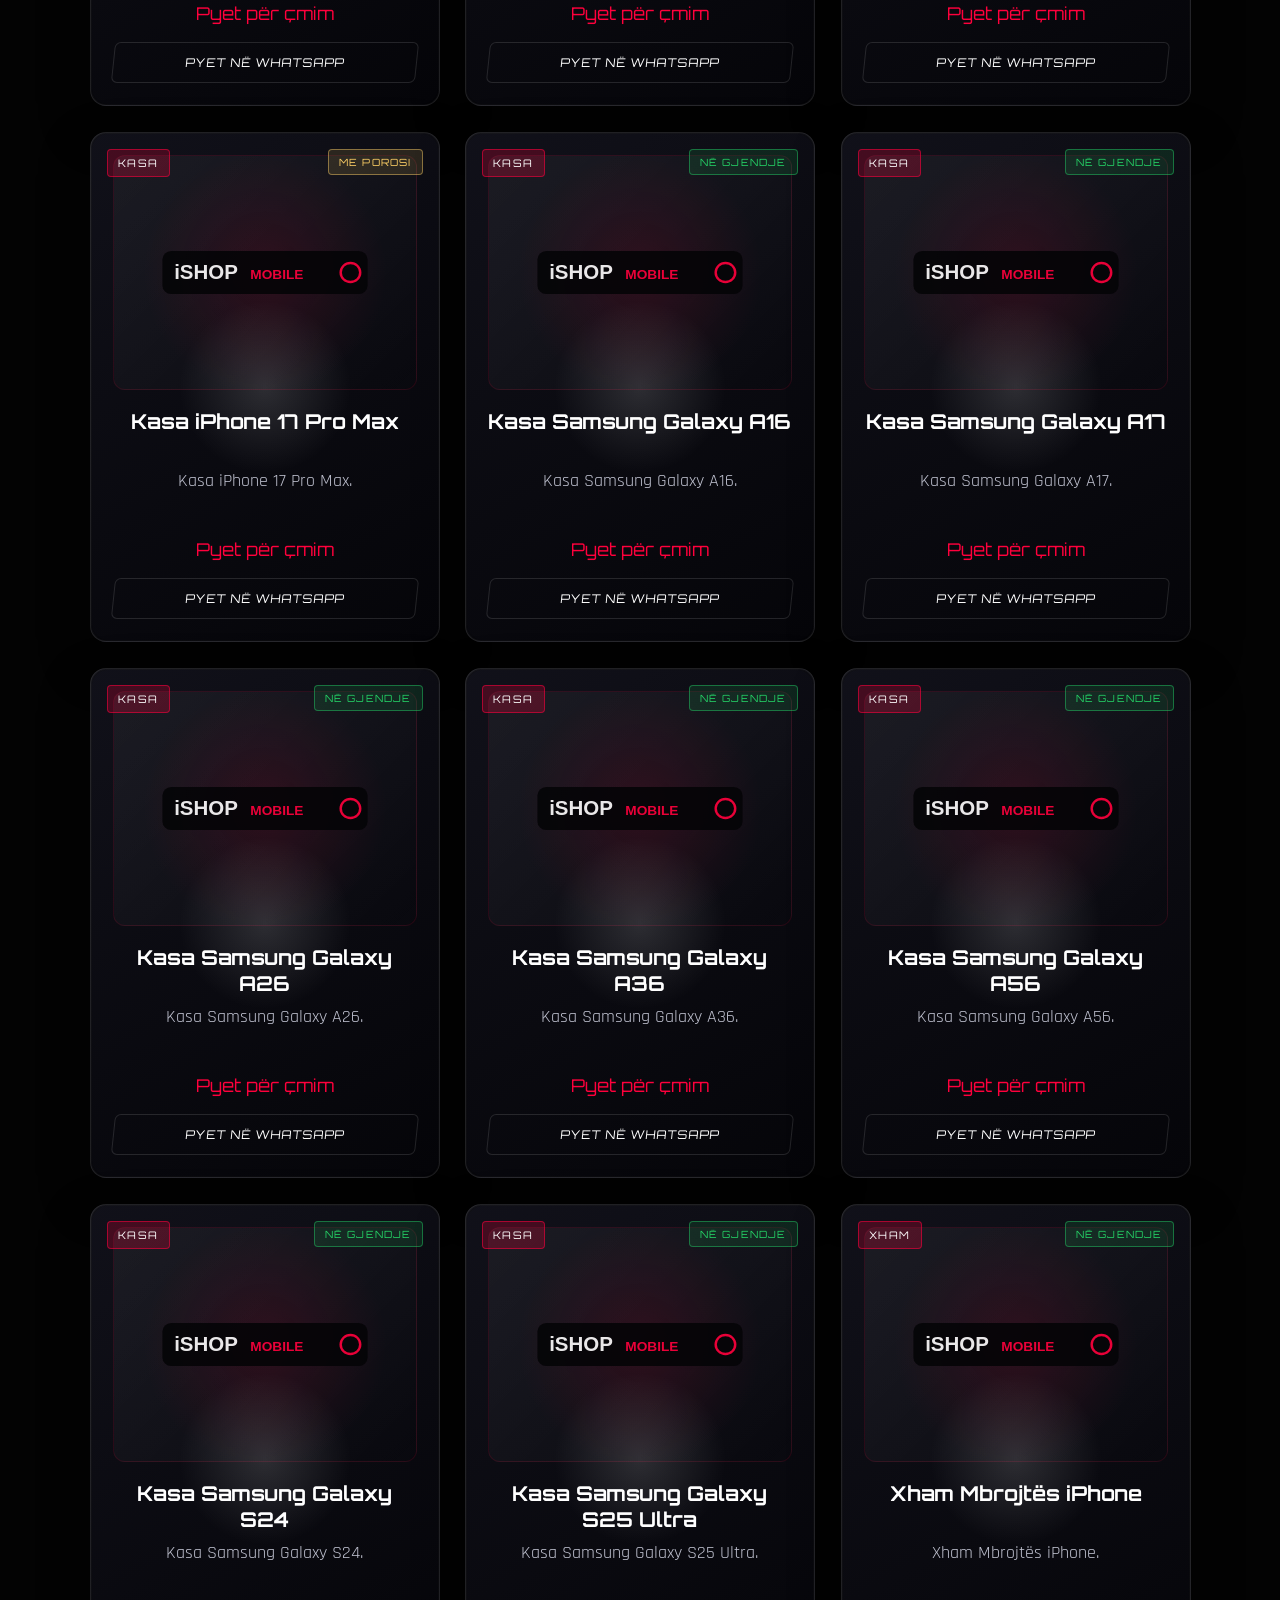
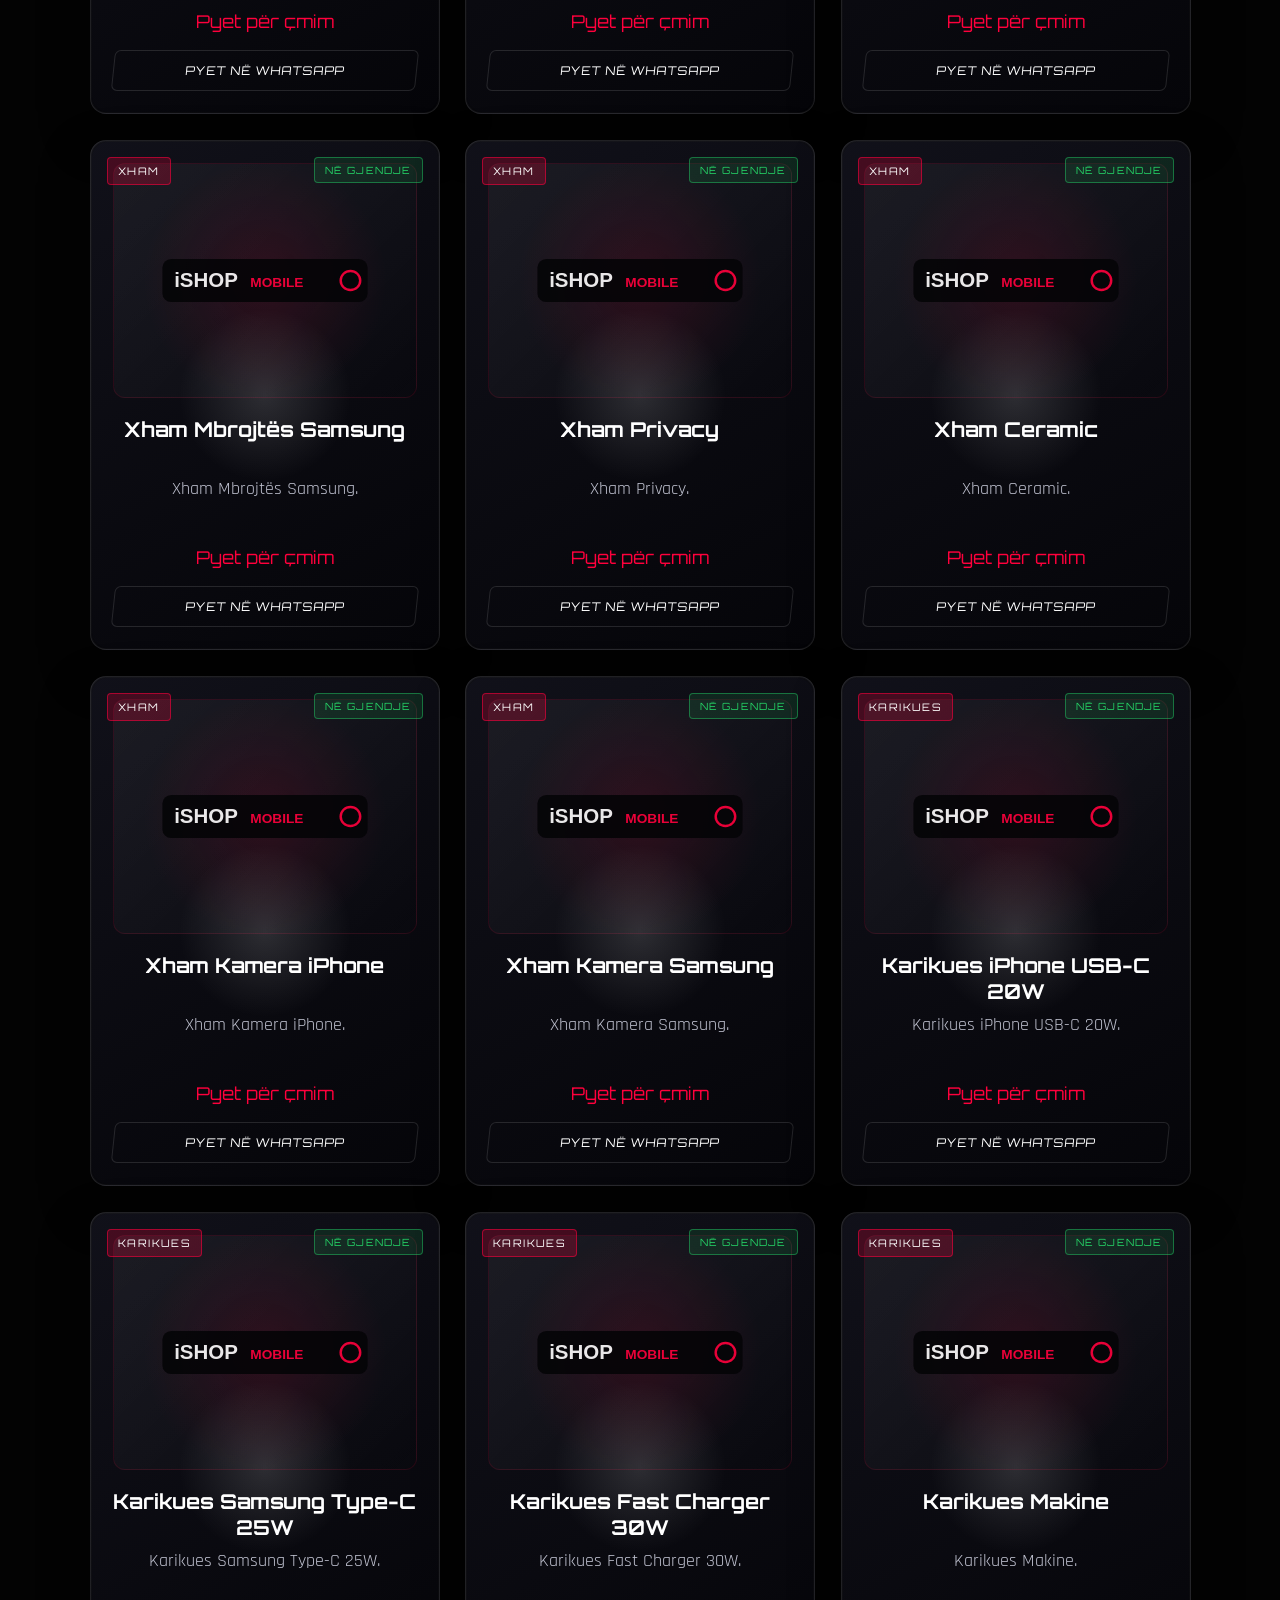
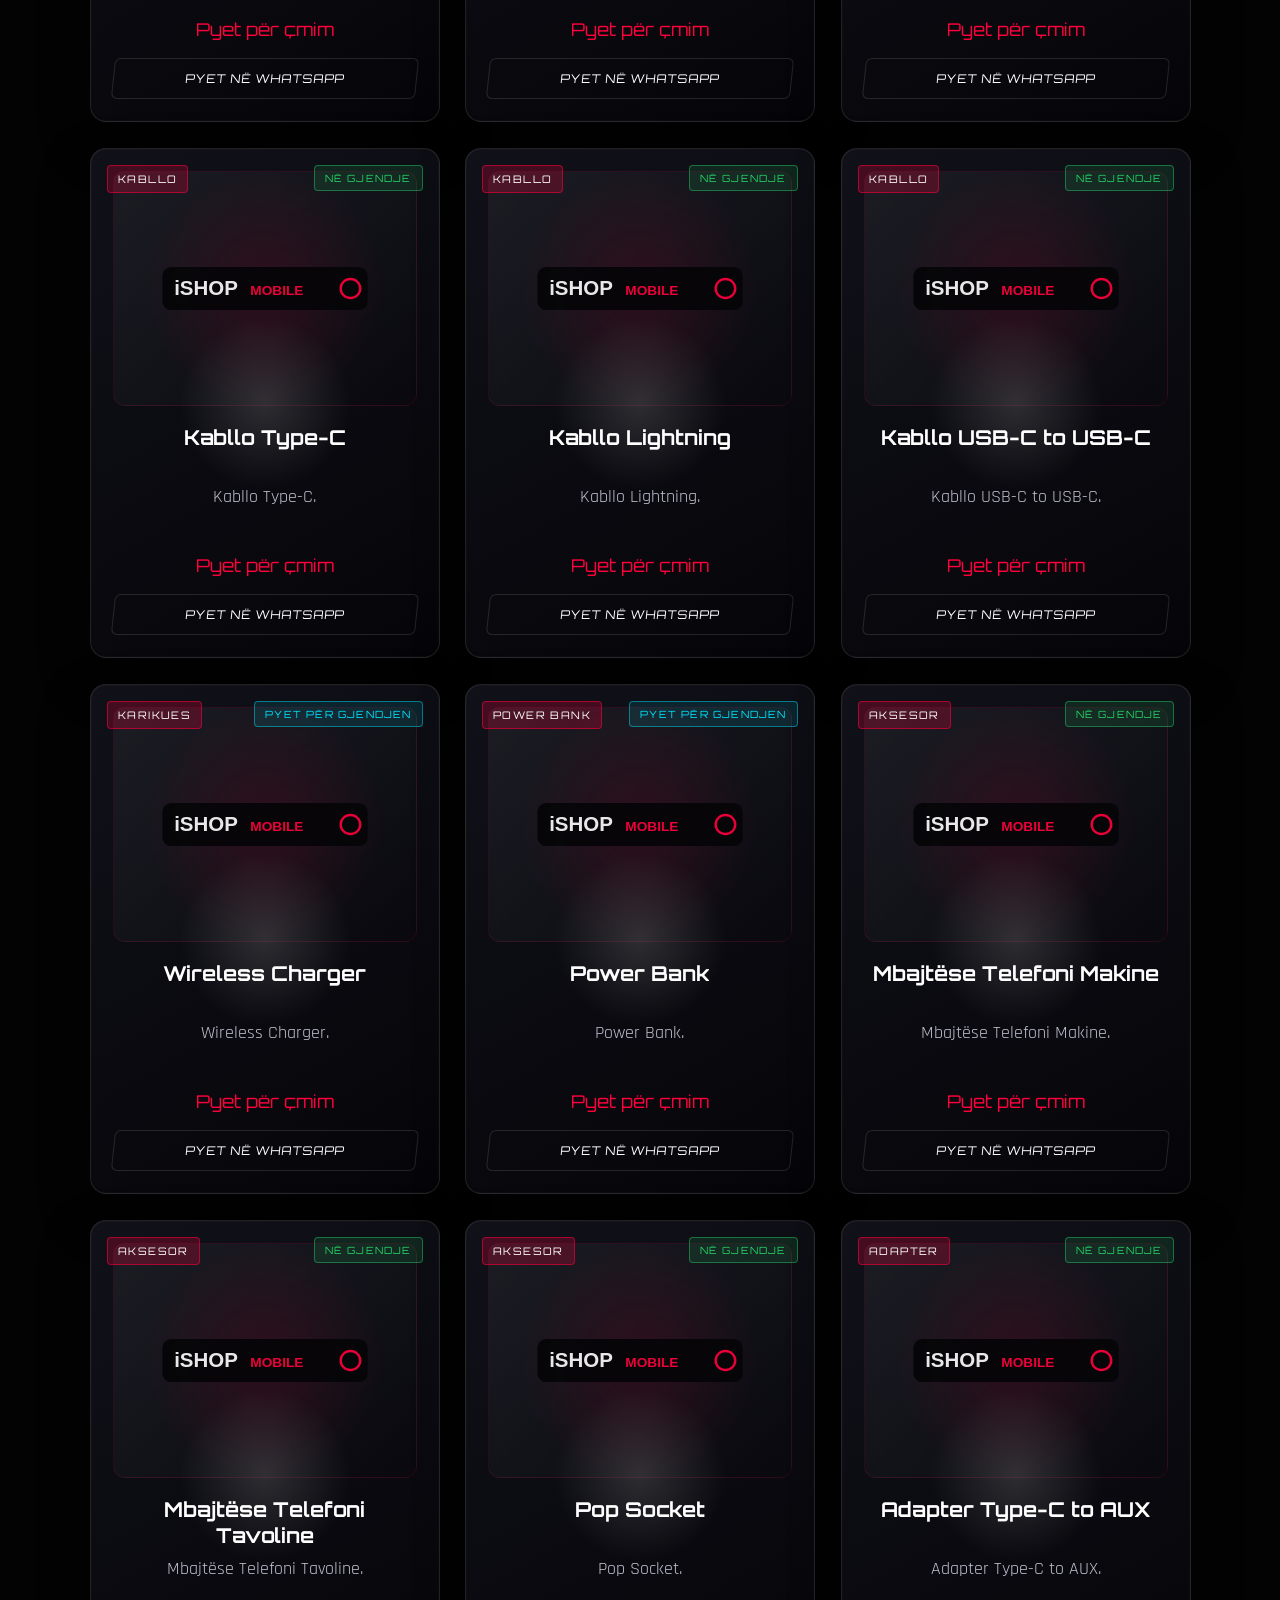
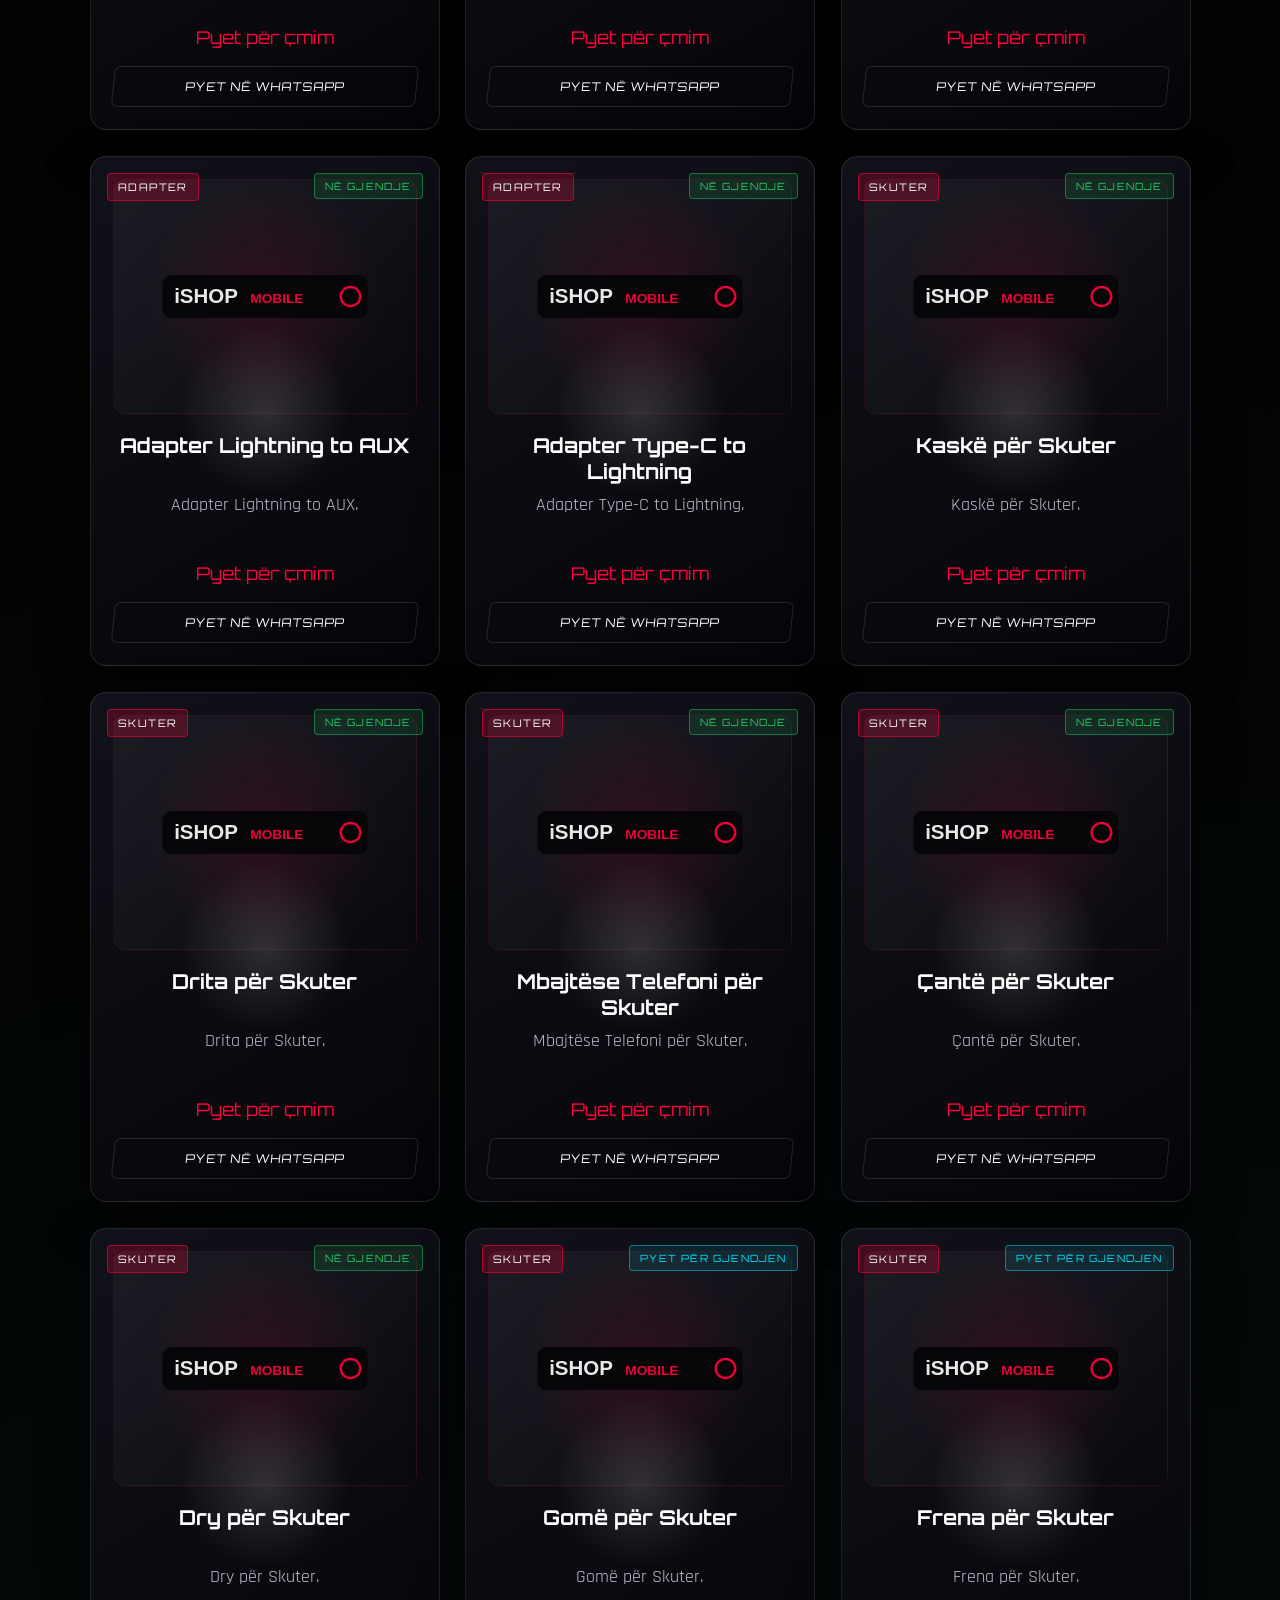
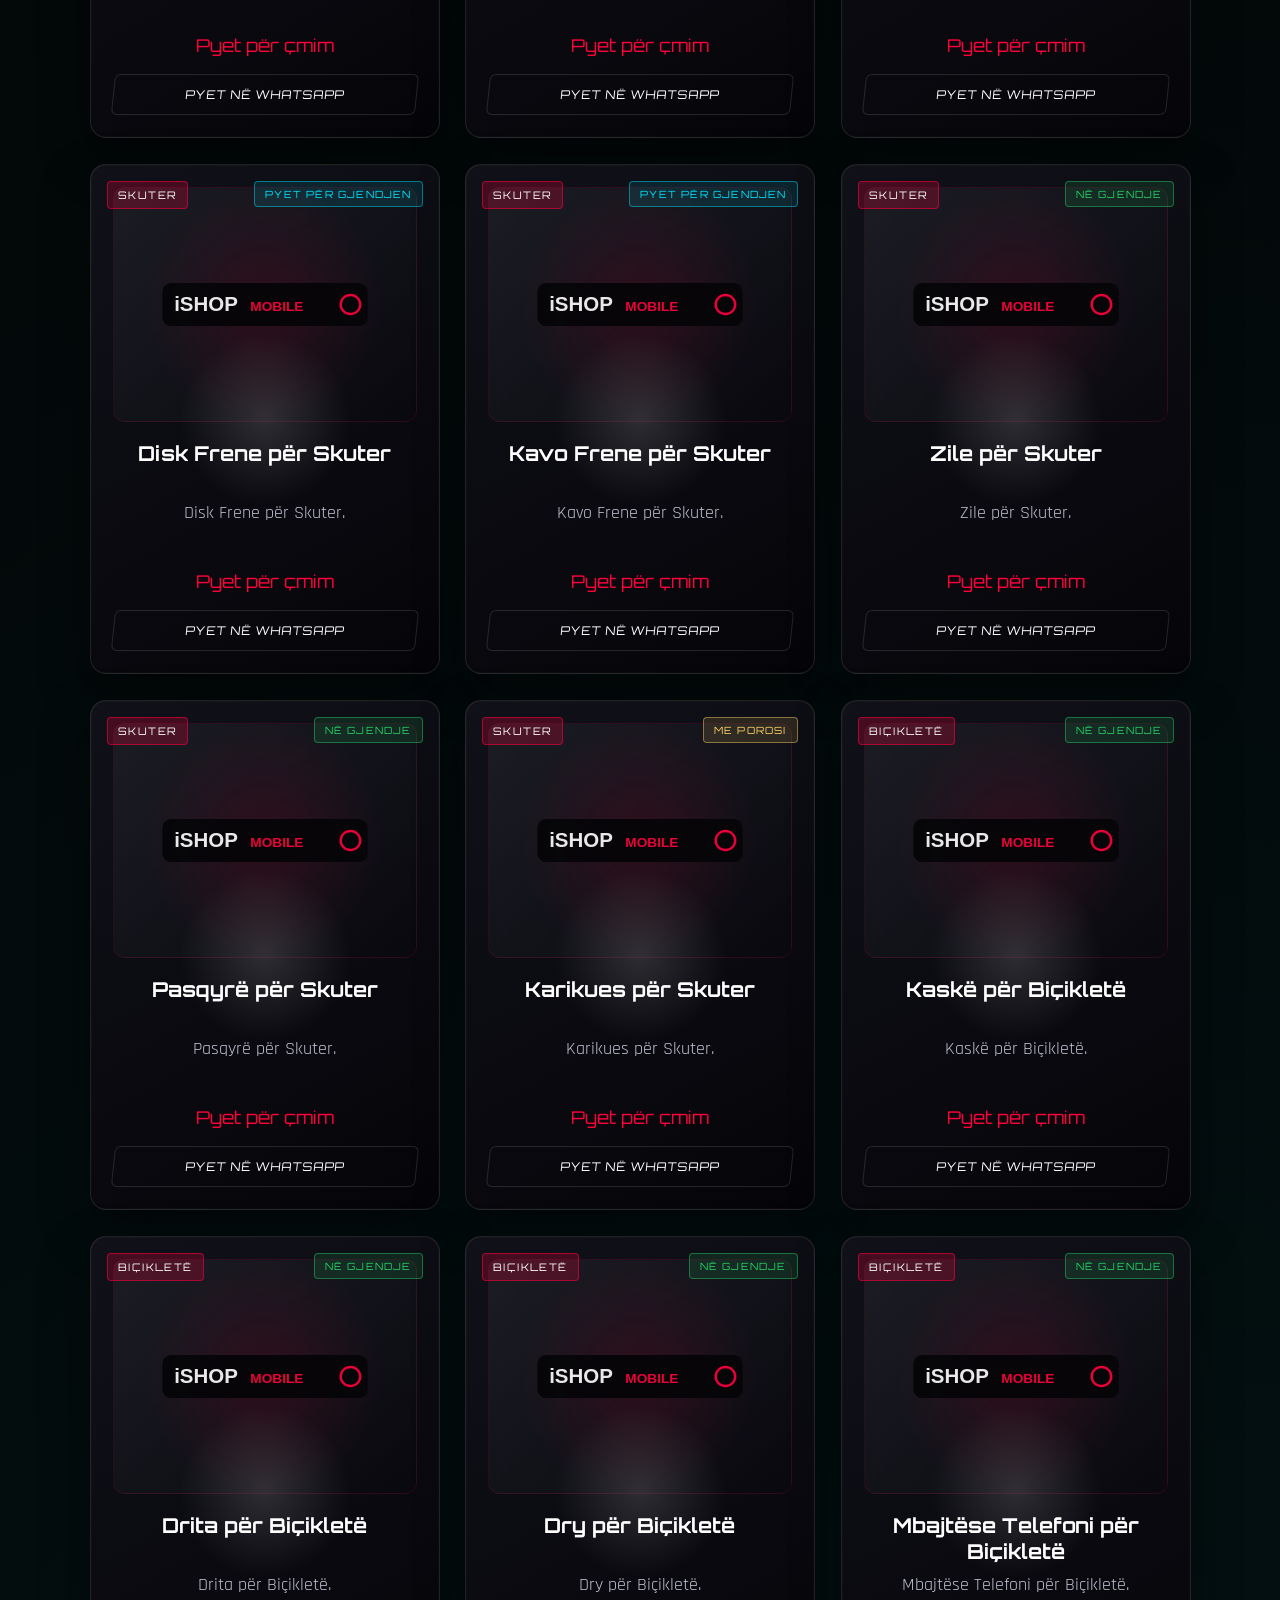
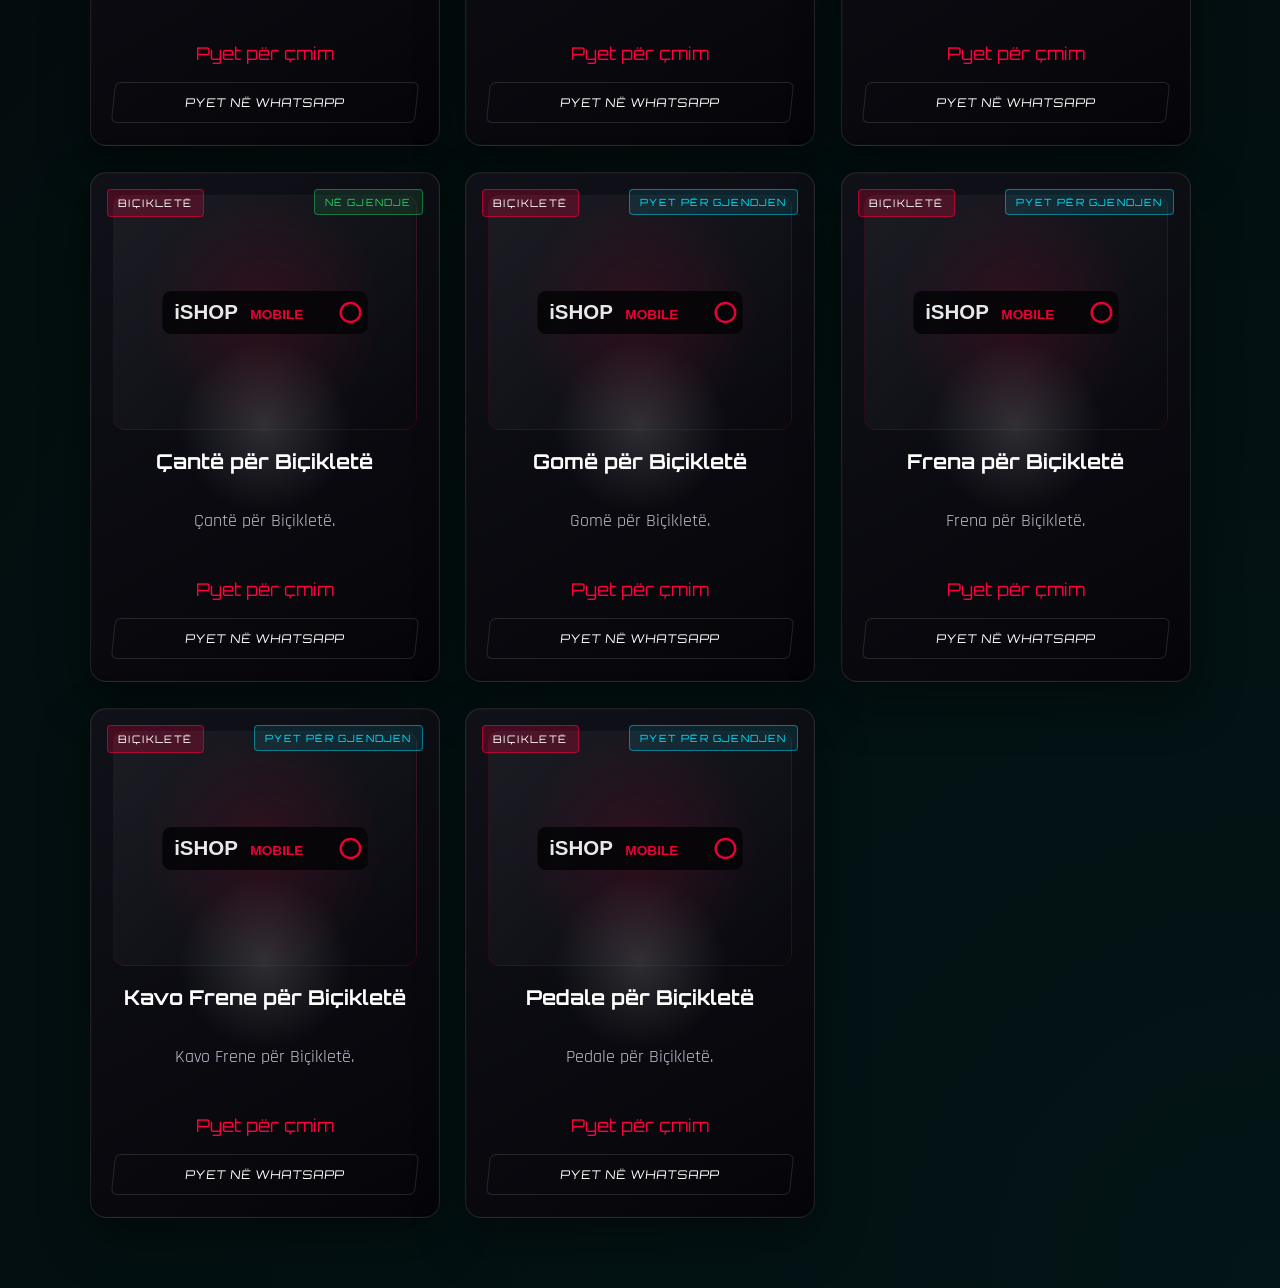
==== commit 84f4659c: "web" ====
--- a/aksesoret.html
+++ b/aksesoret.html
@@ -13,13 +13,18 @@
 </head>
 
 <body id="top">
+    <div class="rockstar-vignette"></div>
+    <div class="scan-lines"></div>
+    <div class="diagonal-noise"></div>
+
     <div class="preloader" id="preloader">
-    <img src="images/logo.svg" alt="iShop Mobile">
-    <span>iShop Mobile</span>
-</div>
+        <img src="images/logo.svg" alt="iShop Mobile">
+        <span>iShop Mobile</span>
+    </div>
 
-<div class="particles-bg" id="particlesBg"></div>
-<div class="cursor-glow" id="cursorGlow"></div>
+    <div class="particles-bg" id="particlesBg"></div>
+    <div class="cursor-glow" id="cursorGlow"></div>
+
     <header class="site-header">
         <a href="index.html" class="brand">
             <img src="images/logo.svg" alt="iShop Mobile" class="logo-img">
--- a/style.css
+++ b/style.css
@@ -39,6 +39,198 @@
 img {
     max-width: 100%;
     display: block;
+}
+
+/* PRELOADER */
+
+.preloader {
+    position: fixed;
+    inset: 0;
+    z-index: 5000;
+    display: grid;
+    place-items: center;
+    align-content: center;
+    gap: 18px;
+    background:
+        radial-gradient(circle at center, rgba(255, 0, 60, 0.18), transparent 35%),
+        radial-gradient(circle at top left, rgba(0, 229, 255, 0.10), transparent 35%),
+        #030303;
+    transition: opacity 0.55s ease, visibility 0.55s ease;
+}
+
+.preloader img {
+    width: 92px;
+    filter: drop-shadow(0 0 28px rgba(255, 0, 60, 0.75));
+    animation: logoPulse 1.25s ease-in-out infinite alternate;
+}
+
+.preloader span {
+    font-family: var(--font-heading);
+    letter-spacing: 4px;
+    text-transform: uppercase;
+    color: white;
+    font-size: 0.85rem;
+}
+
+.preloader.hide {
+    opacity: 0;
+    visibility: hidden;
+}
+
+@keyframes logoPulse {
+    from {
+        transform: scale(0.92);
+        filter: drop-shadow(0 0 14px rgba(255, 0, 60, 0.45));
+    }
+
+    to {
+        transform: scale(1.08);
+        filter: drop-shadow(0 0 34px rgba(255, 0, 60, 0.9));
+    }
+}
+
+/* BACKGROUND EFFECTS */
+
+.cursor-glow {
+    position: fixed;
+    width: 420px;
+    height: 420px;
+    border-radius: 50%;
+    pointer-events: none;
+    z-index: 1;
+    background:
+        radial-gradient(circle, rgba(255, 0, 60, 0.18), transparent 62%),
+        radial-gradient(circle, rgba(0, 229, 255, 0.08), transparent 70%);
+    transform: translate(-50%, -50%);
+    filter: blur(8px);
+    opacity: 0;
+    transition: opacity 0.25s ease;
+}
+
+body:hover .cursor-glow {
+    opacity: 1;
+}
+
+.particles-bg {
+    position: fixed;
+    inset: 0;
+    z-index: 0;
+    pointer-events: none;
+    overflow: hidden;
+}
+
+.particle {
+    position: absolute;
+    width: 3px;
+    height: 3px;
+    border-radius: 50%;
+    background: rgba(255, 0, 60, 0.7);
+    box-shadow: 0 0 14px rgba(255, 0, 60, 0.8);
+    animation: floatParticle linear infinite;
+}
+
+.particle:nth-child(even) {
+    background: rgba(0, 229, 255, 0.7);
+    box-shadow: 0 0 14px rgba(0, 229, 255, 0.8);
+}
+
+@keyframes floatParticle {
+    from {
+        transform: translateY(110vh) scale(0.4);
+        opacity: 0;
+    }
+
+    15% {
+        opacity: 1;
+    }
+
+    to {
+        transform: translateY(-10vh) scale(1);
+        opacity: 0;
+    }
+}
+
+/* GTA / ROCKSTAR OVERLAYS */
+
+.rockstar-vignette {
+    position: fixed;
+    inset: 0;
+    z-index: 2;
+    pointer-events: none;
+    background:
+        radial-gradient(circle at center, transparent 35%, rgba(0, 0, 0, 0.62) 100%),
+        radial-gradient(circle at top left, rgba(255, 0, 60, 0.18), transparent 38%),
+        radial-gradient(circle at bottom right, rgba(0, 229, 255, 0.10), transparent 36%);
+    mix-blend-mode: screen;
+    opacity: 0.72;
+}
+
+.scan-lines {
+    position: fixed;
+    inset: 0;
+    z-index: 3;
+    pointer-events: none;
+    background:
+        repeating-linear-gradient(
+            to bottom,
+            rgba(255, 255, 255, 0.035) 0px,
+            rgba(255, 255, 255, 0.035) 1px,
+            transparent 1px,
+            transparent 5px
+        );
+    opacity: 0.16;
+    mix-blend-mode: overlay;
+}
+
+.diagonal-noise {
+    position: fixed;
+    inset: -30%;
+    z-index: 1;
+    pointer-events: none;
+    background:
+        linear-gradient(
+            115deg,
+            transparent 0%,
+            transparent 32%,
+            rgba(255, 0, 60, 0.08) 43%,
+            transparent 54%,
+            transparent 100%
+        );
+    animation: diagonalMove 9s linear infinite;
+    opacity: 0.8;
+}
+
+@keyframes diagonalMove {
+    from {
+        transform: translateX(-12%) translateY(4%) rotate(0deg);
+    }
+
+    to {
+        transform: translateX(12%) translateY(-4%) rotate(0deg);
+    }
+}
+
+/* LAYER FIX */
+
+.site-header,
+main,
+.site-footer,
+.floating-whatsapp,
+.back-to-top,
+.lightbox {
+    position: relative;
+}
+
+.site-header,
+.floating-whatsapp,
+.back-to-top,
+.lightbox {
+    z-index: 1000;
+}
+
+main,
+.site-footer {
+    z-index: 10;
 }
 
 /* HEADER */
@@ -55,7 +247,9 @@
     align-items: center;
     justify-content: space-between;
     gap: 22px;
-    background: linear-gradient(to bottom, rgba(0, 0, 0, 0.92), rgba(0, 0, 0, 0.35), transparent);
+    border-bottom: 1px solid rgba(255, 0, 60, 0.18);
+    background:
+        linear-gradient(to bottom, rgba(0, 0, 0, 0.96), rgba(0, 0, 0, 0.58), transparent) !important;
     backdrop-filter: blur(10px);
 }
 
@@ -69,6 +263,12 @@
     letter-spacing: 2px;
 }
 
+.brand span {
+    text-shadow:
+        0 0 12px rgba(255, 0, 60, 0.65),
+        0 0 28px rgba(255, 0, 60, 0.28);
+}
+
 .logo-img {
     height: 42px;
     filter: drop-shadow(0 0 10px var(--red));
@@ -95,16 +295,17 @@
 
 .header-cta {
     border: 1px solid rgba(255, 0, 60, 0.6);
-    border-radius: 999px;
+    border-radius: 6px;
     padding: 10px 18px;
     font-family: var(--font-heading);
     font-size: 0.75rem;
     transition: 0.25s;
+    transform: skewX(-6deg);
 }
 
 .header-cta:hover {
     background: var(--red);
-    transform: translateY(-2px);
+    transform: skewX(-6deg) translateY(-2px);
 }
 
 .menu-toggle {
@@ -118,7 +319,7 @@
     cursor: pointer;
 }
 
-/* HERO CINEMATIC */
+/* HERO */
 
 .cinematic-section {
     position: relative;
@@ -162,8 +363,9 @@
 .cinematic-content {
     position: relative;
     z-index: 2;
-    width: min(1100px, 90%);
-    text-align: center;
+    text-align: left;
+    margin-left: 7%;
+    width: min(1100px, 86%);
     opacity: 1;
     transform: translateY(0) scale(1);
     will-change: transform, opacity;
@@ -172,20 +374,45 @@
 .cinematic-content h1,
 .cinematic-content h2 {
     font-family: var(--font-heading);
-    font-size: clamp(3.4rem, 10vw, 8.5rem);
-    line-height: 0.9;
+    font-size: clamp(4rem, 12vw, 10rem);
+    line-height: 0.78;
     text-transform: uppercase;
-    letter-spacing: 5px;
+    letter-spacing: 8px;
     background: linear-gradient(45deg, var(--red), #fff 68%);
     -webkit-background-clip: text;
     -webkit-text-fill-color: transparent;
     filter: drop-shadow(0 0 32px rgba(255, 0, 60, 0.55));
 }
 
+.cinematic-content h1 {
+    position: relative;
+    display: inline-block;
+    text-shadow:
+        0 0 14px rgba(255, 0, 60, 0.75),
+        0 0 42px rgba(255, 0, 60, 0.35),
+        8px 8px 0 rgba(255, 0, 60, 0.12);
+}
+
+.cinematic-content h1::after {
+    content: "TECH STORE";
+    position: absolute;
+    left: 8px;
+    bottom: -32px;
+    font-family: var(--font-heading);
+    font-size: clamp(0.85rem, 2vw, 1.4rem);
+    letter-spacing: 8px;
+    color: rgba(255, 255, 255, 0.88);
+    -webkit-text-fill-color: rgba(255, 255, 255, 0.88);
+    text-shadow: 0 0 18px rgba(255, 0, 60, 0.65);
+}
+
 .cinematic-content p {
-    max-width: 720px;
-    margin: 24px auto 0;
-    color: var(--muted);
+    max-width: 620px;
+    margin-left: 0;
+    margin-top: 58px;
+    padding-left: 18px;
+    border-left: 3px solid var(--red);
+    color: rgba(255, 255, 255, 0.78);
     font-size: clamp(1.1rem, 2vw, 1.45rem);
     line-height: 1.55;
 }
@@ -193,12 +420,22 @@
 .cinematic-kicker,
 .eyebrow {
     display: inline-block;
-    color: var(--blue);
+    color: #fff;
     font-family: var(--font-heading);
     font-size: 0.75rem;
     text-transform: uppercase;
-    letter-spacing: 3px;
+    letter-spacing: 4px;
     margin-bottom: 18px;
+    background: rgba(255, 0, 60, 0.18);
+    border-left: 3px solid var(--red);
+    padding: 7px 12px;
+}
+
+.cinematic-kicker {
+    border: 1px solid rgba(255, 0, 60, 0.32);
+    border-left: 3px solid var(--red);
+    border-radius: 4px;
+    box-shadow: 0 0 24px rgba(255, 0, 60, 0.18);
 }
 
 .gta-fade-mask {
@@ -210,11 +447,30 @@
     pointer-events: none;
 }
 
+/* TYPING */
+
+#typingText::after {
+    content: "|";
+    color: var(--red);
+    margin-left: 4px;
+    animation: typingBlink 0.75s infinite;
+}
+
+@keyframes typingBlink {
+    0%, 50% {
+        opacity: 1;
+    }
+
+    51%, 100% {
+        opacity: 0;
+    }
+}
+
 /* BUTTONS */
 
 .hero-buttons {
     display: flex;
-    justify-content: center;
+    justify-content: flex-start;
     gap: 16px;
     margin-top: 32px;
     flex-wrap: wrap;
@@ -227,29 +483,63 @@
     justify-content: center;
     min-width: 170px;
     padding: 14px 22px;
-    border-radius: 14px;
+    border-radius: 6px;
     font-family: var(--font-heading);
     font-size: 0.78rem;
     text-transform: uppercase;
     letter-spacing: 1.4px;
     transition: 0.25s;
+    transform: skewX(-6deg);
 }
 
 .primary-btn {
-    background: linear-gradient(135deg, var(--red), #ff6b85);
+    background:
+        linear-gradient(135deg, #ff003c, #9d001f) !important;
     color: white;
-    box-shadow: 0 0 28px rgba(255, 0, 60, 0.32);
+    box-shadow:
+        0 0 24px rgba(255, 0, 60, 0.38),
+        inset 0 0 16px rgba(255, 255, 255, 0.12);
 }
 
 .secondary-btn {
-    border: 1px solid var(--line);
+    border: 1px solid rgba(255, 0, 60, 0.35);
     background: rgba(255, 255, 255, 0.06);
     color: #fff;
 }
 
 .primary-btn:hover,
 .secondary-btn:hover {
-    transform: translateY(-3px);
+    transform: skewX(-6deg) translateY(-3px);
+}
+
+/* SHINE EFFECT */
+
+.primary-btn,
+.secondary-btn,
+.buy-btn,
+.header-cta {
+    position: relative;
+    overflow: hidden;
+}
+
+.primary-btn::after,
+.secondary-btn::after,
+.header-cta::after {
+    content: "";
+    position: absolute;
+    top: 0;
+    left: -120%;
+    width: 70%;
+    height: 100%;
+    background: linear-gradient(110deg, transparent, rgba(255, 255, 255, 0.32), transparent);
+    transform: skewX(-18deg);
+    transition: 0.6s ease;
+}
+
+.primary-btn:hover::after,
+.secondary-btn:hover::after,
+.header-cta:hover::after {
+    left: 130%;
 }
 
 /* SECTIONS */
@@ -259,6 +549,30 @@
     z-index: 5;
     padding: 90px 7%;
     background: var(--black);
+    overflow: hidden;
+}
+
+.section::before {
+    content: "";
+    position: absolute;
+    top: 0;
+    left: 7%;
+    right: 7%;
+    height: 1px;
+    background: linear-gradient(90deg, transparent, var(--red), var(--blue), transparent);
+    opacity: 0.7;
+}
+
+.section::after {
+    content: "";
+    position: absolute;
+    top: -90px;
+    right: -140px;
+    width: 340px;
+    height: 220px;
+    background: rgba(255, 0, 60, 0.06);
+    transform: rotate(-18deg);
+    pointer-events: none;
 }
 
 .section h2 {
@@ -266,6 +580,10 @@
     font-size: clamp(2rem, 4vw, 3.2rem);
     text-transform: uppercase;
     margin-bottom: 28px;
+    letter-spacing: 4px;
+    text-shadow:
+        0 0 18px rgba(255, 0, 60, 0.35),
+        4px 4px 0 rgba(255, 0, 60, 0.08);
 }
 
 .section-top {
@@ -280,19 +598,28 @@
     max-width: 850px;
 }
 
-/* PSE NE */
+/* PANELS */
+
+.why-panel,
+.category-intro,
+.page-hero,
+.map-box {
+    border-radius: 18px;
+    border: 1px solid rgba(255, 0, 60, 0.24);
+    background:
+        linear-gradient(135deg, rgba(255, 0, 60, 0.14), rgba(255, 255, 255, 0.035)),
+        linear-gradient(115deg, transparent 0%, rgba(255, 255, 255, 0.04) 48%, transparent 52%),
+        rgba(8, 8, 12, 0.96);
+    box-shadow:
+        0 0 36px rgba(255, 0, 60, 0.12),
+        inset 0 0 28px rgba(255, 255, 255, 0.025);
+}
 
 .why-panel,
 .category-intro {
     max-width: 1100px;
     margin: 0 auto;
-    border: 1px solid var(--line);
-    border-radius: 34px;
     padding: clamp(28px, 6vw, 70px);
-    background:
-        linear-gradient(135deg, rgba(255, 0, 60, 0.16), rgba(255, 255, 255, 0.04)),
-        radial-gradient(circle at top right, rgba(0, 229, 255, 0.10), transparent 45%);
-    box-shadow: 0 0 45px rgba(255, 0, 60, 0.10);
 }
 
 .why-panel h2,
@@ -302,6 +629,7 @@
     line-height: 1;
     text-transform: uppercase;
     margin-bottom: 22px;
+    letter-spacing: 4px;
 }
 
 .why-panel p,
@@ -321,7 +649,7 @@
 
 .why-stats div {
     border: 1px solid var(--line);
-    border-radius: 20px;
+    border-radius: 14px;
     padding: 20px;
     background: rgba(0, 0, 0, 0.28);
 }
@@ -350,7 +678,7 @@
     visibility: visible !important;
 }
 
-/* KATEGORITE */
+/* CATEGORY CARDS */
 
 .category-grid {
     display: grid;
@@ -359,32 +687,40 @@
 }
 
 .category-card {
-    background: linear-gradient(150deg, rgba(17, 17, 26, 0.96), rgba(5, 5, 9, 0.96));
-    border: 1px solid var(--line);
-    border-radius: 24px;
+    background:
+        linear-gradient(150deg, rgba(16, 16, 22, 0.98), rgba(3, 3, 6, 0.98)) !important;
+    border: 1px solid rgba(255, 255, 255, 0.11);
+    border-radius: 16px;
     padding: 24px;
     transition: 0.25s;
+    box-shadow:
+        0 20px 50px rgba(0, 0, 0, 0.42),
+        inset 0 0 0 1px rgba(255, 255, 255, 0.025);
 }
 
 .category-card img {
     width: 100%;
     height: 190px;
     object-fit: contain;
-    border-radius: 18px;
+    border-radius: 12px;
     margin-bottom: 18px;
     padding: 12px;
-    background: radial-gradient(circle, rgba(255, 255, 255, 0.06), transparent 70%);
+    border: 1px solid rgba(255, 0, 60, 0.12);
+    background:
+        radial-gradient(circle, rgba(255, 0, 60, 0.12), transparent 64%),
+        linear-gradient(135deg, rgba(255, 255, 255, 0.05), transparent);
 }
 
 .category-card span {
     display: inline-block;
-    border: 1px solid rgba(255, 0, 60, 0.35);
-    background: rgba(255, 0, 60, 0.13);
-    border-radius: 999px;
+    border: 1px solid rgba(255, 0, 60, 0.55);
+    background: rgba(255, 0, 60, 0.22);
+    border-radius: 4px;
     padding: 6px 10px;
     font-family: var(--font-heading);
     font-size: 0.65rem;
     text-transform: uppercase;
+    letter-spacing: 1.4px;
 }
 
 .category-card h3 {
@@ -397,7 +733,7 @@
     line-height: 1.55;
 }
 
-/* FEATURED PRODUCTS / OFFERS */
+/* PRODUCTS */
 
 .featured-grid,
 .products-grid {
@@ -408,13 +744,17 @@
 
 .product-card {
     position: relative;
-    background: linear-gradient(150deg, rgba(17, 17, 26, 0.98), rgba(7, 7, 10, 0.98));
-    border: 1px solid var(--line);
-    border-radius: 24px;
+    background:
+        linear-gradient(150deg, rgba(16, 16, 22, 0.98), rgba(3, 3, 6, 0.98)) !important;
+    border: 1px solid rgba(255, 255, 255, 0.11);
+    border-radius: 16px;
     padding: 22px;
     text-align: center;
     transition: 0.25s;
     overflow: hidden;
+    box-shadow:
+        0 20px 50px rgba(0, 0, 0, 0.42),
+        inset 0 0 0 1px rgba(255, 255, 255, 0.025);
 }
 
 .product-badge {
@@ -422,13 +762,14 @@
     top: 16px;
     left: 16px;
     z-index: 2;
-    border: 1px solid rgba(255, 0, 60, 0.35);
-    background: rgba(255, 0, 60, 0.14);
-    border-radius: 999px;
+    border: 1px solid rgba(255, 0, 60, 0.55);
+    background: rgba(255, 0, 60, 0.22);
+    border-radius: 4px;
     padding: 6px 10px;
     font-family: var(--font-heading);
     font-size: 0.65rem;
     text-transform: uppercase;
+    letter-spacing: 1.4px;
 }
 
 .stock-status {
@@ -436,19 +777,21 @@
     top: 16px;
     right: 16px;
     z-index: 2;
-    border-radius: 999px;
+    border-radius: 4px;
     padding: 6px 10px;
     font-family: var(--font-heading);
     font-size: 0.62rem;
     text-transform: uppercase;
     border: 1px solid var(--line);
     background: rgba(255, 255, 255, 0.08);
+    letter-spacing: 1.2px;
 }
 
 .stock-in {
     color: #25d366;
     border-color: rgba(37, 211, 102, 0.45);
     background: rgba(37, 211, 102, 0.12);
+    animation: gtaStockPulse 1.6s ease-in-out infinite;
 }
 
 .stock-order {
@@ -463,15 +806,44 @@
     background: rgba(0, 229, 255, 0.10);
 }
 
+@keyframes gtaStockPulse {
+    0%, 100% {
+        box-shadow: 0 0 0 rgba(37, 211, 102, 0);
+    }
+
+    50% {
+        box-shadow: 0 0 18px rgba(37, 211, 102, 0.38);
+    }
+}
+
 .product-image-wrapper {
+    position: relative;
     height: 235px;
-    border-radius: 18px;
+    border-radius: 12px;
     overflow: hidden;
     margin-bottom: 18px;
     display: grid;
     place-items: center;
-    background: radial-gradient(circle, rgba(255, 255, 255, 0.07), transparent 70%);
     cursor: zoom-in;
+    border: 1px solid rgba(255, 0, 60, 0.12);
+    background:
+        radial-gradient(circle, rgba(255, 0, 60, 0.12), transparent 64%),
+        linear-gradient(135deg, rgba(255, 255, 255, 0.05), transparent);
+}
+
+.product-image-wrapper::before {
+    content: "";
+    position: absolute;
+    inset: 0;
+    background:
+        linear-gradient(110deg, transparent, rgba(255, 255, 255, 0.08), transparent);
+    transform: translateX(-140%);
+    transition: 0.7s ease;
+    pointer-events: none;
+}
+
+.product-card:hover .product-image-wrapper::before {
+    transform: translateX(140%);
 }
 
 .product-image-wrapper img {
@@ -491,6 +863,7 @@
     font-size: 1.28rem;
     min-height: 54px;
     margin-bottom: 8px;
+    font-family: var(--font-heading);
 }
 
 .product-desc {
@@ -511,7 +884,7 @@
     border: 1px solid var(--line);
     background: transparent;
     color: #fff;
-    border-radius: 14px;
+    border-radius: 6px;
     padding: 12px 16px;
     cursor: pointer;
     font-family: var(--font-heading);
@@ -521,11 +894,13 @@
     transition: 0.25s;
     position: relative;
     overflow: hidden;
+    transform: skewX(-6deg);
 }
 
 .buy-btn:hover {
     background: var(--red);
     border-color: var(--red);
+    box-shadow: 0 0 24px rgba(255, 0, 60, 0.35);
 }
 
 .buy-btn::before {
@@ -550,11 +925,12 @@
 }
 
 .step-card {
-    border: 1px solid var(--line);
-    border-radius: 24px;
+    border: 1px solid rgba(255, 255, 255, 0.11);
+    border-radius: 16px;
     padding: 26px;
     background:
-        linear-gradient(150deg, rgba(17, 17, 26, 0.98), rgba(5, 5, 9, 0.98));
+        linear-gradient(150deg, rgba(16, 16, 22, 0.98), rgba(3, 3, 6, 0.98)) !important;
+    transition: 0.25s;
 }
 
 .step-card strong {
@@ -586,7 +962,7 @@
 .contact-grid div {
     border: 1px solid var(--line);
     background: rgba(255, 255, 255, 0.04);
-    border-radius: 18px;
+    border-radius: 14px;
     padding: 18px;
 }
 
@@ -607,13 +983,7 @@
 }
 
 .map-box {
-    border: 1px solid var(--line);
-    border-radius: 28px;
     overflow: hidden;
-    background:
-        linear-gradient(135deg, rgba(255, 0, 60, 0.14), rgba(255, 255, 255, 0.04)),
-        rgba(8, 8, 12, 0.96);
-    box-shadow: 0 0 35px rgba(255, 0, 60, 0.10);
 }
 
 .map-box iframe {
@@ -647,35 +1017,22 @@
 .social-card {
     position: relative;
     display: block;
-    border: 1px solid var(--line);
-    border-radius: 24px;
+    border: 1px solid rgba(255, 255, 255, 0.11);
+    border-radius: 16px;
     padding: 26px;
     background:
-        linear-gradient(150deg, rgba(17, 17, 26, 0.98), rgba(5, 5, 9, 0.98));
+        linear-gradient(150deg, rgba(16, 16, 22, 0.98), rgba(3, 3, 6, 0.98)) !important;
     transition: 0.25s;
     overflow: hidden;
 }
 
 .social-card:hover {
-    transform: translateY(-8px);
-    border-color: rgba(255, 255, 255, 0.24);
+    transform: translateY(-10px) skewX(-1deg);
+    border-color: rgba(255, 0, 60, 0.45);
     box-shadow:
-        0 0 24px rgba(255, 0, 60, 0.18),
-        0 0 42px rgba(0, 229, 255, 0.10);
-}
-
-.social-card::before {
-    content: "";
-    position: absolute;
-    inset: -1px;
-    border-radius: inherit;
-    padding: 1px;
-    background: linear-gradient(135deg, rgba(255, 0, 60, 0.55), rgba(0, 229, 255, 0.35), transparent);
-    -webkit-mask: linear-gradient(#000 0 0) content-box, linear-gradient(#000 0 0);
-    -webkit-mask-composite: xor;
-            mask-composite: exclude;
-    opacity: 0.9;
-    pointer-events: none;
+        0 0 28px rgba(255, 0, 60, 0.25),
+        0 0 60px rgba(0, 229, 255, 0.10),
+        0 30px 70px rgba(0, 0, 0, 0.58);
 }
 
 .social-icon {
@@ -683,7 +1040,7 @@
     height: 56px;
     display: grid;
     place-items: center;
-    border-radius: 16px;
+    border-radius: 12px;
     font-family: var(--font-heading);
     font-size: 1.6rem;
     margin-bottom: 16px;
@@ -741,11 +1098,21 @@
 }
 
 .page-hero {
-    border: 1px solid var(--line);
-    background: linear-gradient(135deg, rgba(255, 0, 60, 0.13), rgba(255, 255, 255, 0.04));
-    border-radius: 32px;
+    position: relative;
+    overflow: hidden;
     padding: clamp(30px, 6vw, 64px);
     margin-bottom: 26px;
+}
+
+.page-hero::after {
+    content: "";
+    position: absolute;
+    top: -60px;
+    right: -120px;
+    width: 420px;
+    height: 220px;
+    background: rgba(255, 0, 60, 0.09);
+    transform: rotate(-15deg);
 }
 
 .page-hero h1 {
@@ -753,6 +1120,10 @@
     font-size: clamp(2.4rem, 6vw, 4.6rem);
     text-transform: uppercase;
     margin-bottom: 12px;
+    letter-spacing: 4px;
+    text-shadow:
+        0 0 18px rgba(255, 0, 60, 0.35),
+        4px 4px 0 rgba(255, 0, 60, 0.08);
 }
 
 .page-hero p {
@@ -772,7 +1143,7 @@
 .catalog-tools input,
 .catalog-tools select {
     border: 1px solid var(--line);
-    border-radius: 14px;
+    border-radius: 10px;
     background: rgba(0, 0, 0, 0.42);
     color: #fff;
     padding: 14px 16px;
@@ -800,9 +1171,10 @@
     justify-content: space-between;
     gap: 15px;
     flex-wrap: wrap;
-    border: 1px solid var(--line);
-    background: rgba(255, 255, 255, 0.04);
-    border-radius: 18px;
+    border: 1px solid rgba(255, 0, 60, 0.18);
+    background:
+        linear-gradient(90deg, rgba(255, 0, 60, 0.09), rgba(255, 255, 255, 0.035));
+    border-radius: 12px;
     padding: 18px;
     color: var(--muted);
     margin-bottom: 26px;
@@ -816,7 +1188,7 @@
 .empty-state {
     grid-column: 1 / -1;
     border: 1px dashed var(--line);
-    border-radius: 24px;
+    border-radius: 16px;
     padding: 45px;
     text-align: center;
     color: var(--muted);
@@ -844,7 +1216,7 @@
     max-width: min(900px, 95vw);
     max-height: 82vh;
     object-fit: contain;
-    border-radius: 24px;
+    border-radius: 18px;
     background: rgba(255, 255, 255, 0.04);
     padding: 20px;
     box-shadow:
@@ -888,10 +1260,9 @@
         conic-gradient(
             from 180deg,
             transparent,
-            rgba(255, 0, 60, 0.9),
-            rgba(0, 229, 255, 0.7),
-            transparent,
-            rgba(255, 0, 60, 0.9),
+            rgba(255, 0, 60, 1),
+            rgba(255, 255, 255, 0.55),
+            rgba(0, 229, 255, 0.85),
             transparent
         );
     opacity: 0;
@@ -918,12 +1289,14 @@
 }
 
 .category-card:hover,
-.product-card:hover {
-    border-color: rgba(255, 255, 255, 0.24);
+.product-card:hover,
+.step-card:hover {
+    transform: translateY(-10px) skewX(-1deg);
+    border-color: rgba(255, 0, 60, 0.45);
     box-shadow:
-        0 0 24px rgba(255, 0, 60, 0.22),
-        0 0 55px rgba(0, 229, 255, 0.10),
-        0 26px 60px rgba(0, 0, 0, 0.45);
+        0 0 28px rgba(255, 0, 60, 0.25),
+        0 0 60px rgba(0, 229, 255, 0.10),
+        0 30px 70px rgba(0, 0, 0, 0.58);
 }
 
 .category-card:hover img,
@@ -947,16 +1320,10 @@
         0 0 28px rgba(0, 229, 255, 0.25);
 }
 
-.category-card span,
-.product-badge {
-    transition: transform 0.25s ease, background 0.25s ease, box-shadow 0.25s ease;
-}
-
-.category-card:hover span,
-.product-card:hover .product-badge {
-    transform: translateY(-2px);
-    background: rgba(255, 0, 60, 0.24);
-    box-shadow: 0 0 18px rgba(255, 0, 60, 0.25);
+@keyframes cardBorderSpin {
+    to {
+        transform: rotate(360deg) scale(1.2);
+    }
 }
 
 /* REVEAL */
@@ -1000,18 +1367,13 @@
     animation-name: cardPopRight;
 }
 
-@keyframes cardBorderSpin {
-    to {
-        transform: rotate(360deg) scale(1.2);
-    }
-}
-
 @keyframes cardPopIn {
     from {
         opacity: 0;
         transform: translateY(70px) scale(0.92) rotateX(10deg);
         filter: blur(8px);
     }
+
     to {
         opacity: 1;
         transform: translateY(0) scale(1) rotateX(0);
@@ -1025,6 +1387,7 @@
         transform: translateX(-42px) translateY(60px) scale(0.92) rotate(-2deg);
         filter: blur(8px);
     }
+
     to {
         opacity: 1;
         transform: translateX(0) translateY(0) scale(1) rotate(0);
@@ -1038,6 +1401,7 @@
         transform: translateY(75px) scale(0.90);
         filter: blur(8px);
     }
+
     to {
         opacity: 1;
         transform: translateY(0) scale(1);
@@ -1051,6 +1415,7 @@
         transform: translateX(42px) translateY(60px) scale(0.92) rotate(2deg);
         filter: blur(8px);
     }
+
     to {
         opacity: 1;
         transform: translateX(0) translateY(0) scale(1) rotate(0);
@@ -1061,12 +1426,14 @@
 /* FOOTER */
 
 .site-footer {
-    border-top: 1px solid var(--line);
+    border-top: 1px solid rgba(255, 0, 60, 0.24);
     padding: 32px 7%;
     display: flex;
     justify-content: space-between;
     gap: 20px;
-    background: #050507;
+    background:
+        linear-gradient(90deg, rgba(255, 0, 60, 0.05), transparent),
+        #030305;
     color: var(--muted);
 }
 
@@ -1080,11 +1447,14 @@
     color: var(--red);
 }
 
+/* FIX WHATSAPP + BACK TO TOP */
+
 .floating-whatsapp {
-    position: fixed;
-    right: 22px;
-    bottom: 22px;
-    z-index: 999;
+    position: fixed !important;
+    right: 22px !important;
+    bottom: 22px !important;
+    left: auto !important;
+    z-index: 1200 !important;
     width: 62px;
     height: 62px;
     border-radius: 50%;
@@ -1102,10 +1472,11 @@
 }
 
 .back-to-top {
-    position: fixed;
-    right: 22px;
-    bottom: 94px;
-    z-index: 999;
+    position: fixed !important;
+    right: 22px !important;
+    bottom: 96px !important;
+    left: auto !important;
+    z-index: 1201 !important;
     width: 52px;
     height: 52px;
     border-radius: 50%;
@@ -1192,9 +1563,37 @@
         padding: 120px 0 80px;
     }
 
-    .cinematic-content h1,
-    .cinematic-content h2 {
-        letter-spacing: 2px;
+    .cinematic-content {
+        text-align: center;
+        margin-left: auto;
+        margin-right: auto;
+        width: 90%;
+    }
+
+    .cinematic-content h1 {
+        letter-spacing: 3px;
+    }
+
+    .cinematic-content h1::after {
+        left: 50%;
+        transform: translateX(-50%);
+        bottom: -26px;
+        font-size: 0.72rem;
+        letter-spacing: 4px;
+        white-space: nowrap;
+    }
+
+    .cinematic-content p {
+        margin-left: auto;
+        margin-right: auto;
+        padding-left: 0;
+        border-left: none;
+        border-top: 2px solid var(--red);
+        padding-top: 18px;
+    }
+
+    .hero-buttons {
+        justify-content: center;
     }
 
     .why-stats,
@@ -1206,6 +1605,31 @@
     .section {
         padding: 75px 5%;
     }
+
+    .cursor-glow {
+        display: none;
+    }
+
+    .rockstar-vignette {
+        opacity: 0.45;
+    }
+
+    .scan-lines {
+        opacity: 0.10;
+    }
+
+    .particle {
+        width: 2px;
+        height: 2px;
+    }
+
+    .preloader img {
+        width: 76px;
+    }
+
+    .preloader span {
+        font-size: 0.72rem;
+    }
 }
 
 @media (max-width: 620px) {
@@ -1238,19 +1662,32 @@
     .floating-whatsapp {
         width: 54px;
         height: 54px;
-        right: 14px;
-        bottom: 14px;
+        right: 14px !important;
+        bottom: 14px !important;
     }
 
     .back-to-top {
         width: 46px;
         height: 46px;
-        right: 14px;
-        bottom: 78px;
+        right: 14px !important;
+        bottom: 82px !important;
     }
 
     .site-footer {
         flex-direction: column;
+    }
+
+    .primary-btn,
+    .secondary-btn,
+    .buy-btn,
+    .header-cta {
+        transform: none;
+    }
+
+    .primary-btn:hover,
+    .secondary-btn:hover,
+    .header-cta:hover {
+        transform: translateY(-3px);
     }
 }
 
@@ -1260,215 +1697,14 @@
     .rockstar-reveal,
     .reveal,
     .category-card,
-    .product-card {
+    .product-card,
+    .particle,
+    .diagonal-noise,
+    .preloader img {
         opacity: 1 !important;
         transform: none !important;
         transition: none !important;
         animation: none !important;
         filter: none !important;
     }
-}
-/* PREMIUM EFFECTS */
-
-/* PRELOADER */
-
-.preloader {
-    position: fixed;
-    inset: 0;
-    z-index: 5000;
-    display: grid;
-    place-items: center;
-    align-content: center;
-    gap: 18px;
-    background:
-        radial-gradient(circle at center, rgba(255, 0, 60, 0.18), transparent 35%),
-        radial-gradient(circle at top left, rgba(0, 229, 255, 0.10), transparent 35%),
-        #030303;
-    transition: opacity 0.55s ease, visibility 0.55s ease;
-}
-
-.preloader img {
-    width: 92px;
-    filter: drop-shadow(0 0 28px rgba(255, 0, 60, 0.75));
-    animation: logoPulse 1.25s ease-in-out infinite alternate;
-}
-
-.preloader span {
-    font-family: var(--font-heading);
-    letter-spacing: 4px;
-    text-transform: uppercase;
-    color: white;
-    font-size: 0.85rem;
-}
-
-.preloader.hide {
-    opacity: 0;
-    visibility: hidden;
-}
-
-@keyframes logoPulse {
-    from {
-        transform: scale(0.92);
-        filter: drop-shadow(0 0 14px rgba(255, 0, 60, 0.45));
-    }
-
-    to {
-        transform: scale(1.08);
-        filter: drop-shadow(0 0 34px rgba(255, 0, 60, 0.9));
-    }
-}
-
-/* CURSOR GLOW */
-
-.cursor-glow {
-    position: fixed;
-    width: 420px;
-    height: 420px;
-    border-radius: 50%;
-    pointer-events: none;
-    z-index: 1;
-    background:
-        radial-gradient(circle, rgba(255, 0, 60, 0.18), transparent 62%),
-        radial-gradient(circle, rgba(0, 229, 255, 0.08), transparent 70%);
-    transform: translate(-50%, -50%);
-    filter: blur(8px);
-    opacity: 0;
-    transition: opacity 0.25s ease;
-}
-
-body:hover .cursor-glow {
-    opacity: 1;
-}
-
-/* MOVING PARTICLES */
-
-.particles-bg {
-    position: fixed;
-    inset: 0;
-    z-index: 0;
-    pointer-events: none;
-    overflow: hidden;
-}
-
-.particle {
-    position: absolute;
-    width: 3px;
-    height: 3px;
-    border-radius: 50%;
-    background: rgba(255, 0, 60, 0.7);
-    box-shadow: 0 0 14px rgba(255, 0, 60, 0.8);
-    animation: floatParticle linear infinite;
-}
-
-.particle:nth-child(even) {
-    background: rgba(0, 229, 255, 0.7);
-    box-shadow: 0 0 14px rgba(0, 229, 255, 0.8);
-}
-
-@keyframes floatParticle {
-    from {
-        transform: translateY(110vh) scale(0.4);
-        opacity: 0;
-    }
-
-    15% {
-        opacity: 1;
-    }
-
-    to {
-        transform: translateY(-10vh) scale(1);
-        opacity: 0;
-    }
-}
-
-/* SHINE EFFECT TE BUTONAT */
-
-.primary-btn,
-.secondary-btn,
-.buy-btn,
-.header-cta {
-    position: relative;
-    overflow: hidden;
-}
-
-.primary-btn::after,
-.secondary-btn::after,
-.header-cta::after {
-    content: "";
-    position: absolute;
-    top: 0;
-    left: -120%;
-    width: 70%;
-    height: 100%;
-    background: linear-gradient(110deg, transparent, rgba(255, 255, 255, 0.32), transparent);
-    transform: skewX(-18deg);
-    transition: 0.6s ease;
-}
-
-.primary-btn:hover::after,
-.secondary-btn:hover::after,
-.header-cta:hover::after {
-    left: 130%;
-}
-
-/* TYPING CURSOR */
-
-#typingText::after {
-    content: "|";
-    color: var(--red);
-    margin-left: 4px;
-    animation: typingBlink 0.75s infinite;
-}
-
-@keyframes typingBlink {
-    0%, 50% {
-        opacity: 1;
-    }
-
-    51%, 100% {
-        opacity: 0;
-    }
-}
-
-/* LAYER FIX QE EFEKTET TE MOS MBULOJNE KONTENTIN */
-
-.site-header,
-main,
-.site-footer,
-.floating-whatsapp,
-.back-to-top,
-.lightbox {
-    position: relative;
-}
-
-.site-header,
-.floating-whatsapp,
-.back-to-top {
-    z-index: 1000;
-}
-
-main,
-.site-footer {
-    z-index: 5;
-}
-
-/* MOBILE */
-
-@media (max-width: 768px) {
-    .cursor-glow {
-        display: none;
-    }
-
-    .particle {
-        width: 2px;
-        height: 2px;
-    }
-
-    .preloader img {
-        width: 76px;
-    }
-
-    .preloader span {
-        font-size: 0.72rem;
-    }
 }
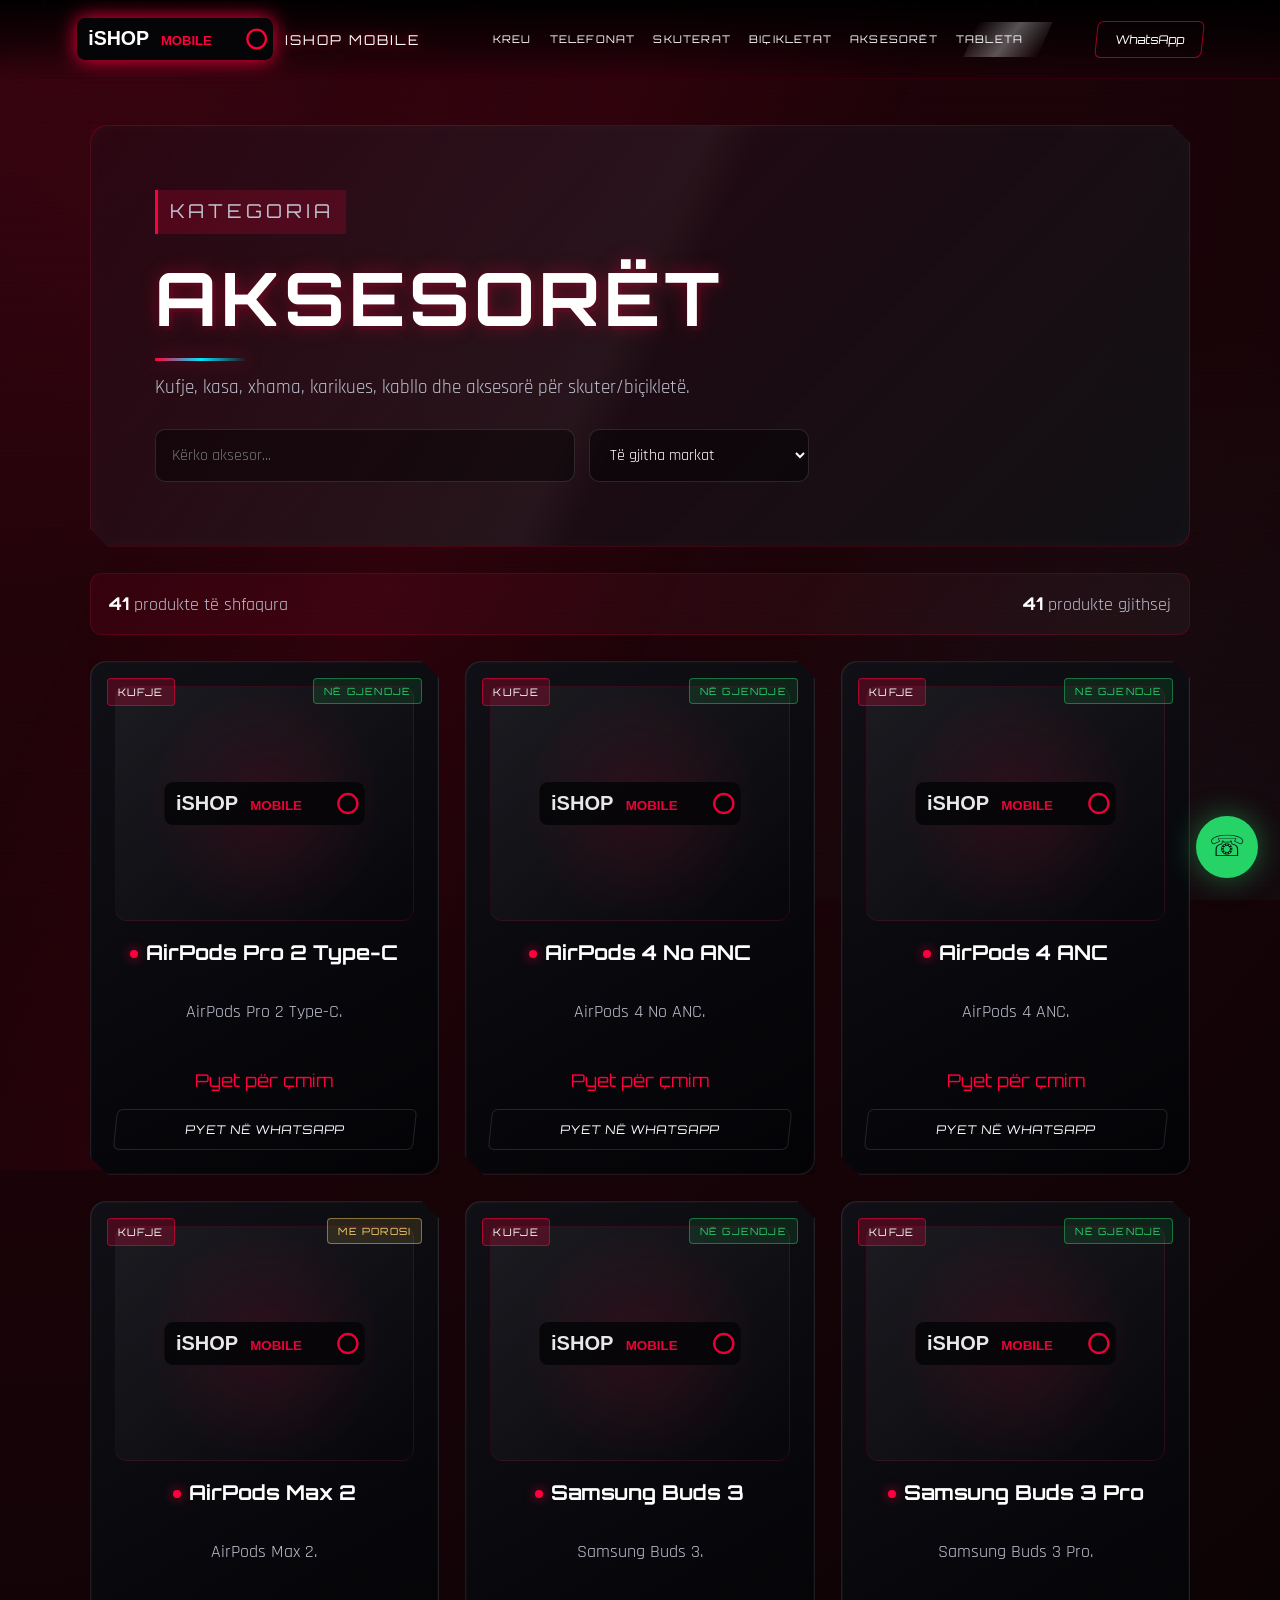
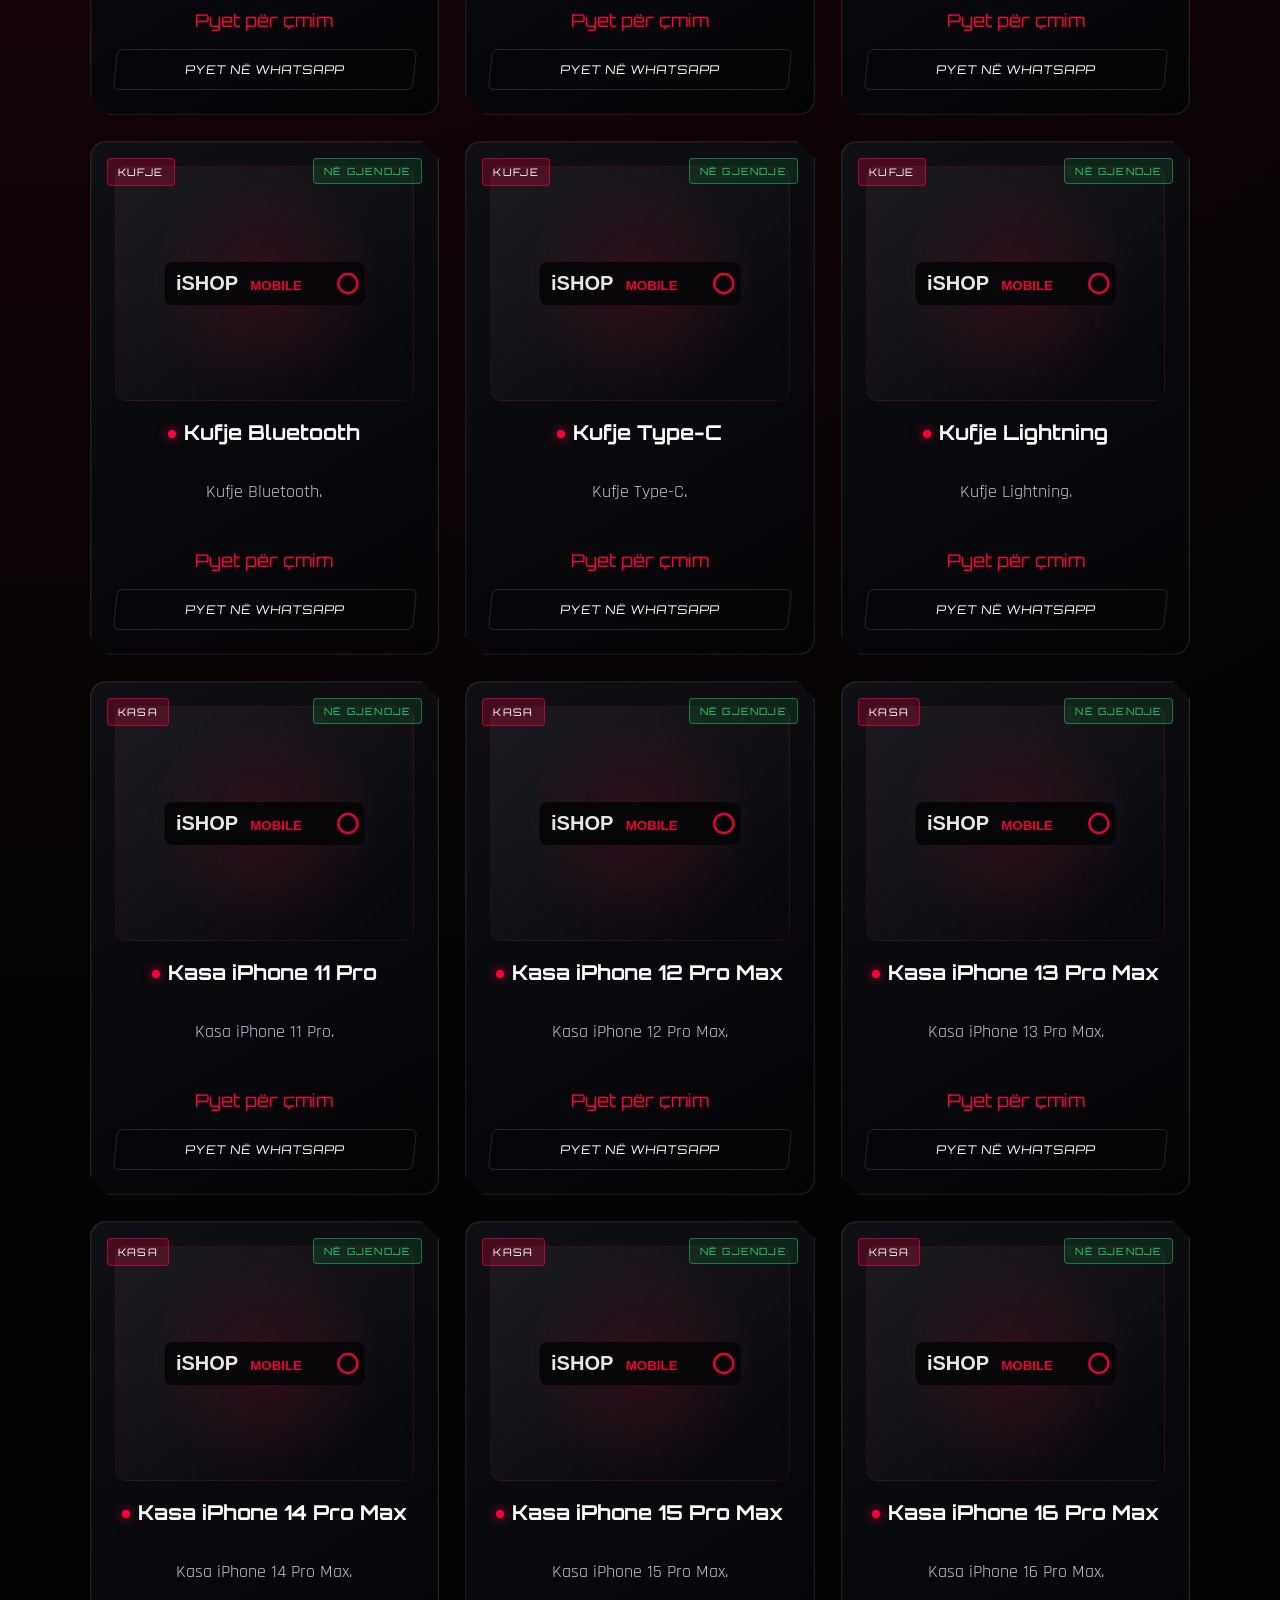
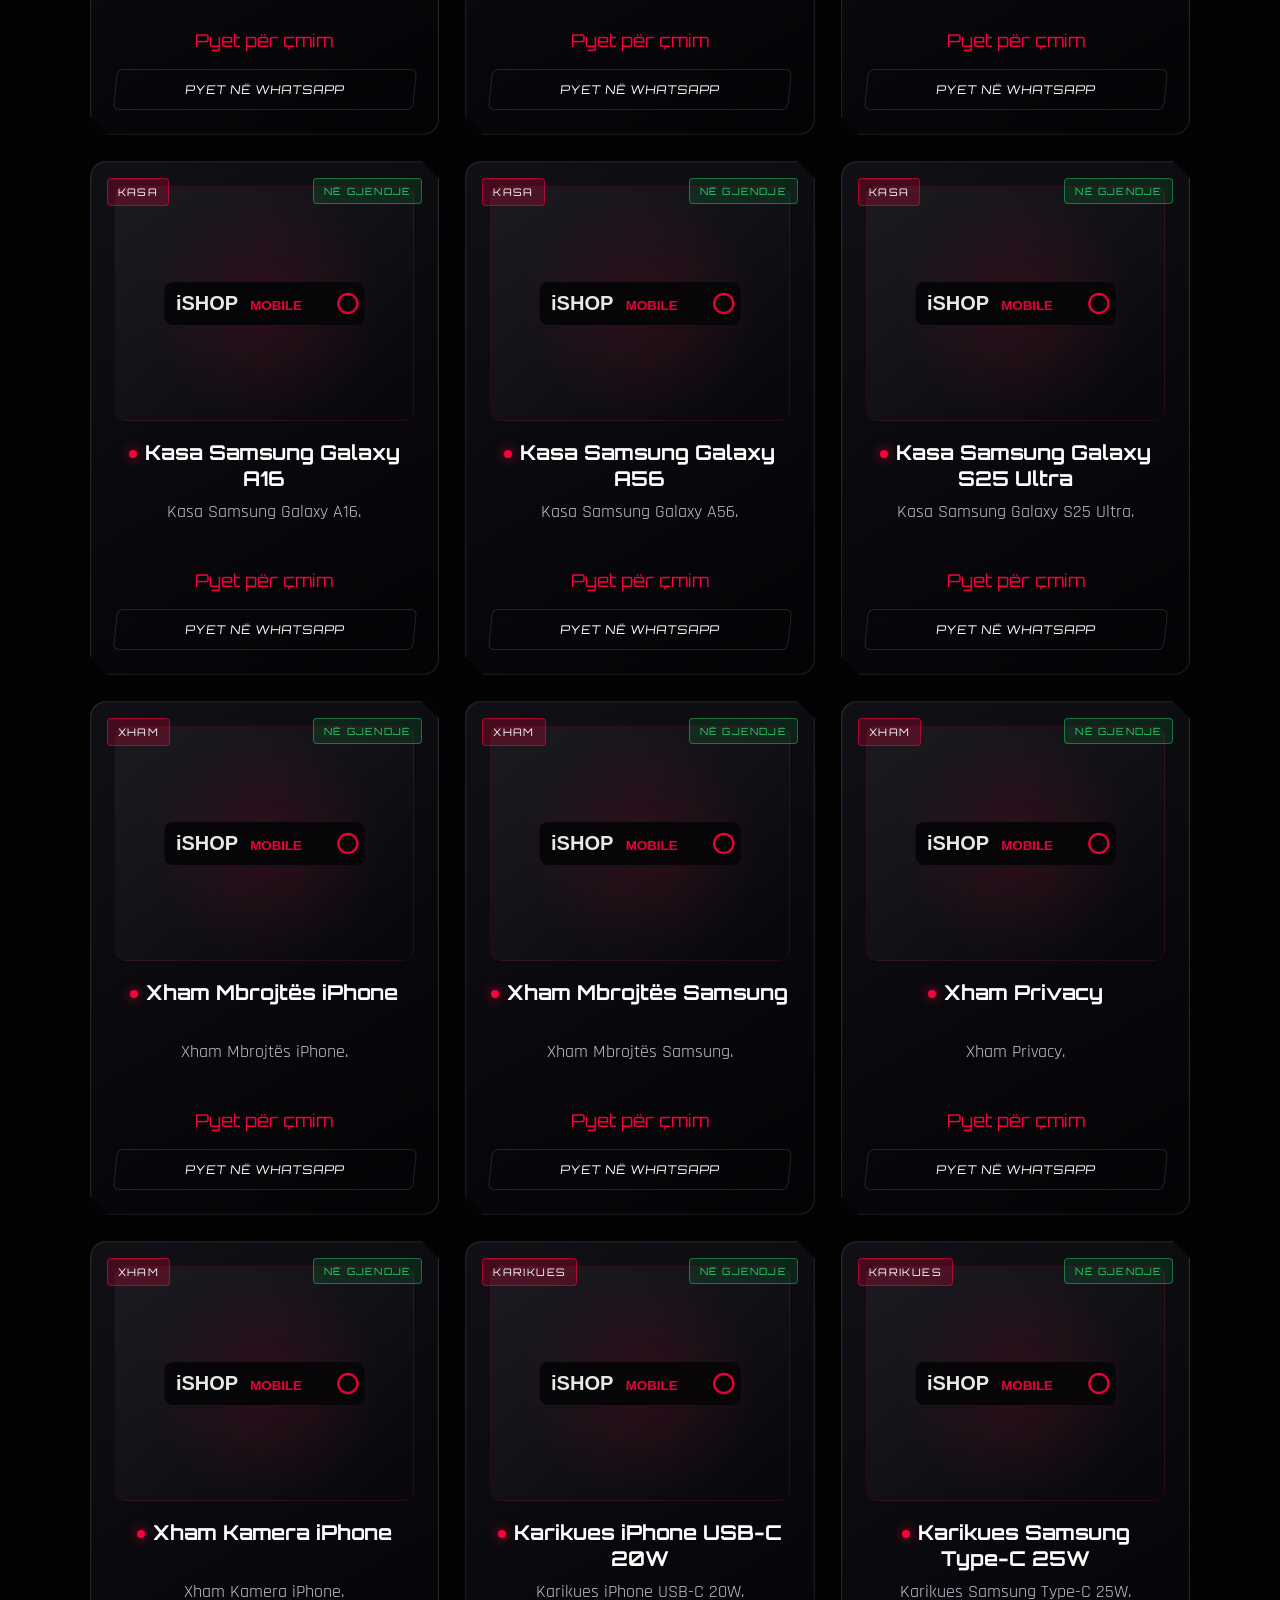
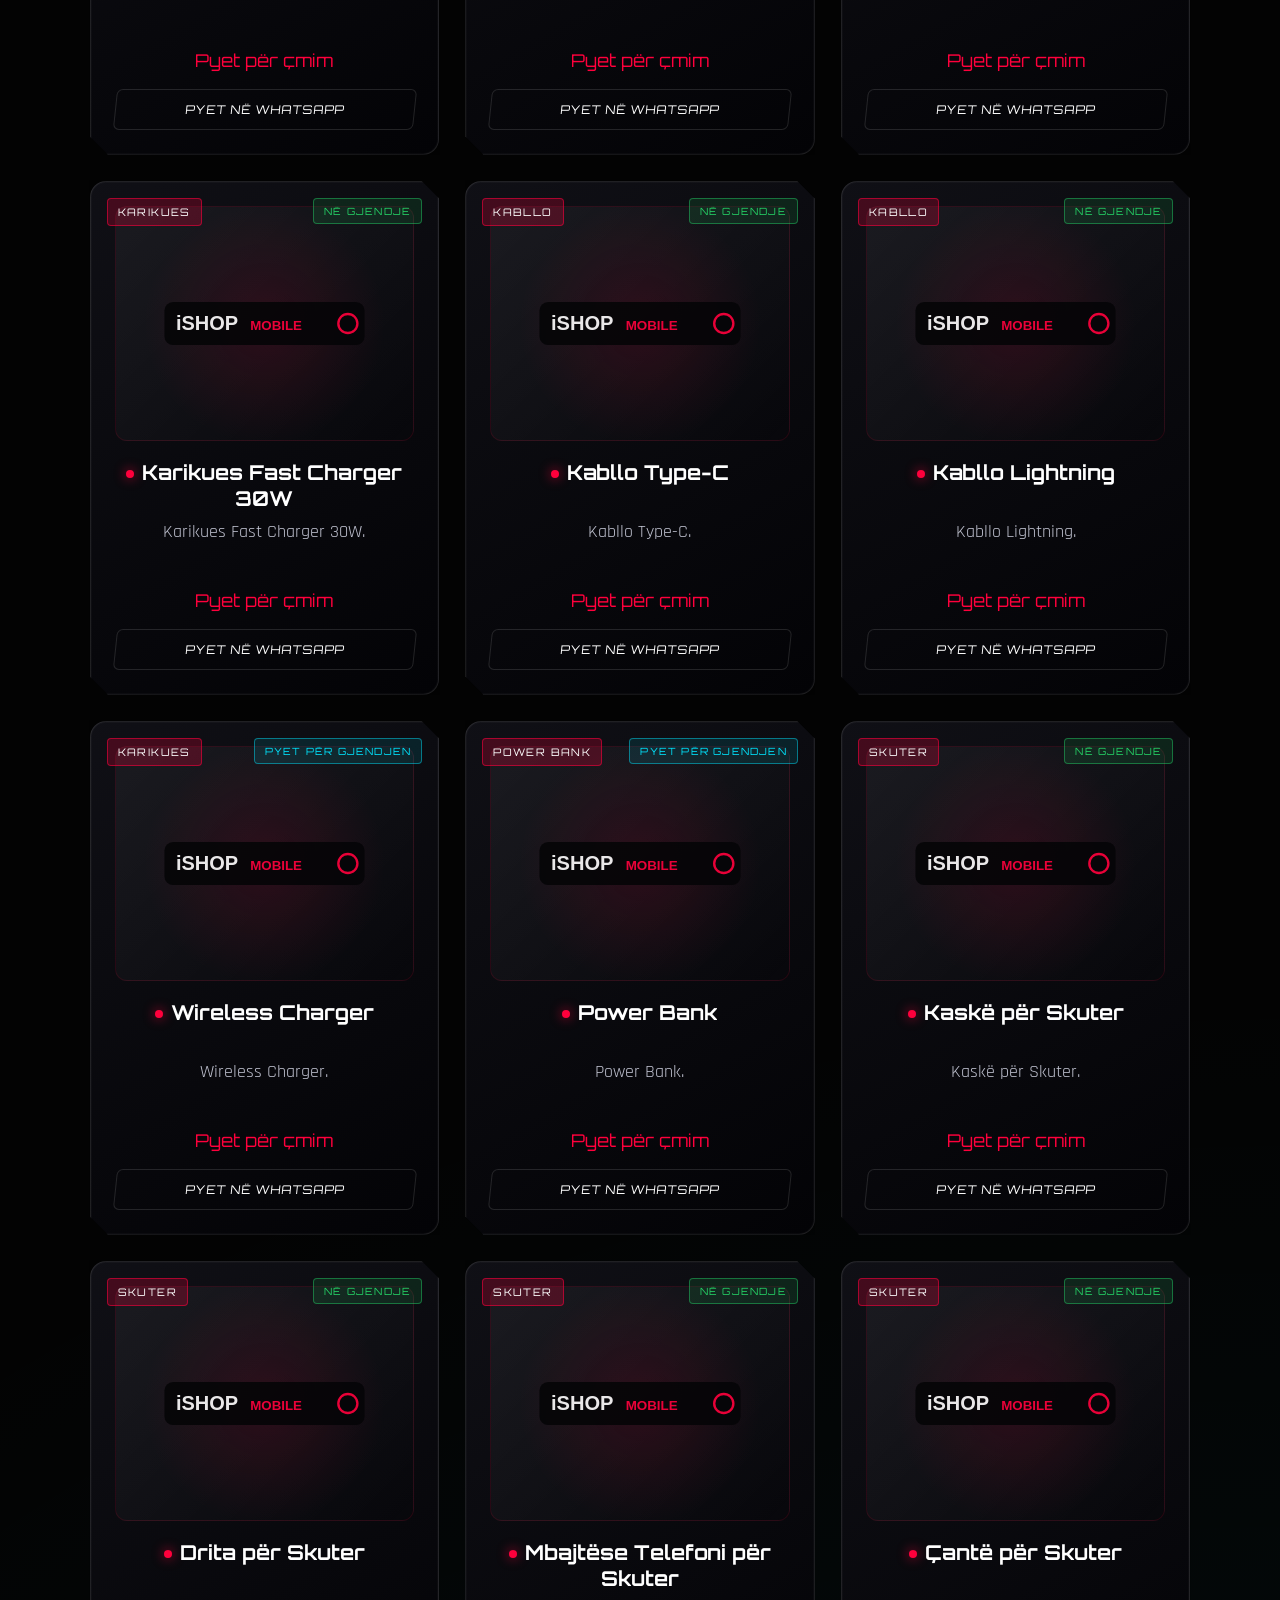
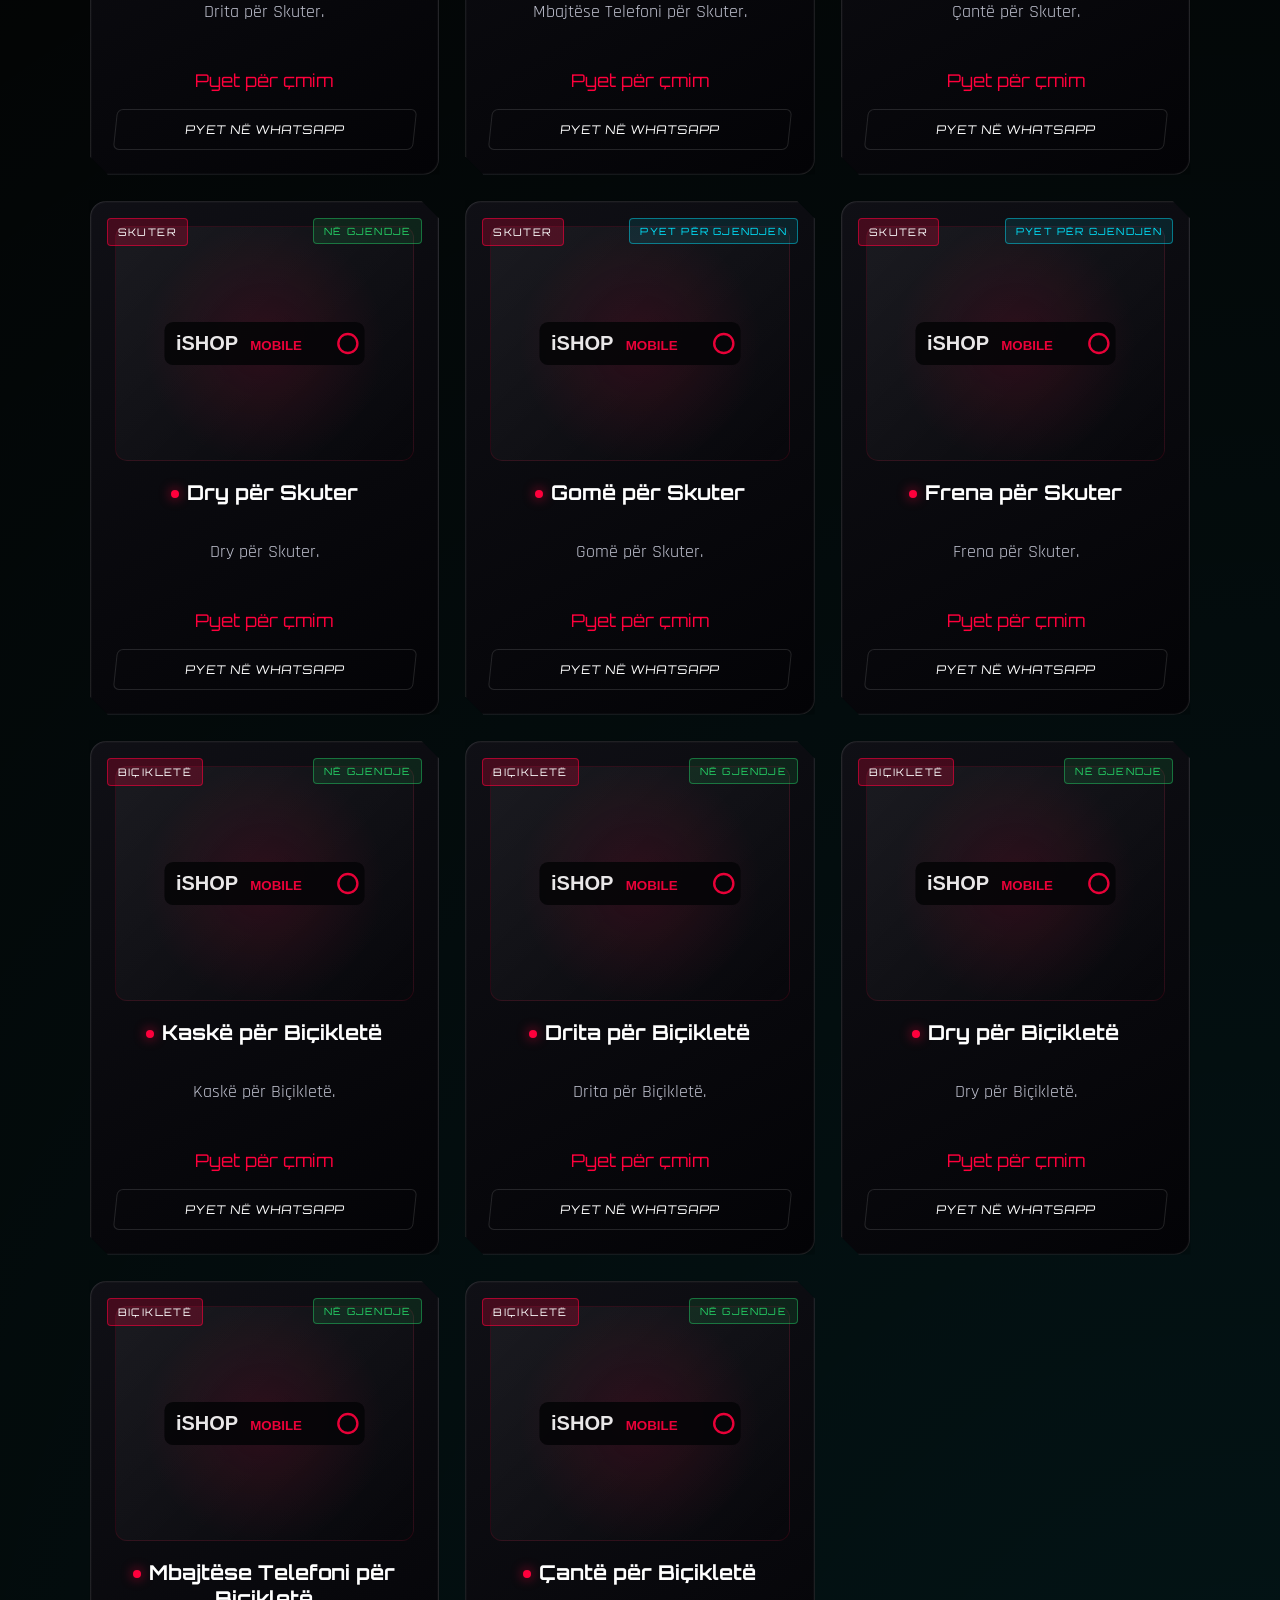
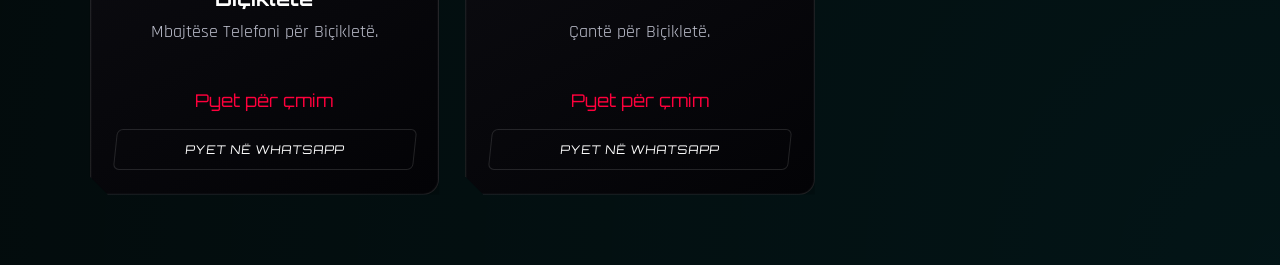
==== commit 02d919f5: "web" ====
--- a/aksesoret.html
+++ b/aksesoret.html
@@ -13,6 +13,8 @@
 </head>
 
 <body id="top">
+    <div class="scroll-progress" id="scrollProgress"></div>
+
     <div class="rockstar-vignette"></div>
     <div class="scan-lines"></div>
     <div class="diagonal-noise"></div>
@@ -74,6 +76,6 @@
     <a href="https://wa.me/355696666601" target="_blank" class="floating-whatsapp">☏</a>
     <button class="back-to-top" id="backToTop" aria-label="Kthehu lart">↑</button>
 
-    <script src="script.js"></script>
+    <script src="script.js?v=5"></script>
 </body>
 </html>
--- a/style.css
+++ b/style.css
@@ -39,6 +39,22 @@
 img {
     max-width: 100%;
     display: block;
+}
+
+/* SCROLL PROGRESS */
+
+.scroll-progress {
+    position: fixed;
+    top: 0;
+    left: 0;
+    width: 0%;
+    height: 3px;
+    z-index: 6000;
+    background: linear-gradient(90deg, var(--red), var(--blue), var(--red));
+    box-shadow:
+        0 0 14px rgba(255, 0, 60, 0.75),
+        0 0 24px rgba(0, 229, 255, 0.35);
+    transition: width 0.08s linear;
 }
 
 /* PRELOADER */
@@ -150,7 +166,7 @@
     }
 }
 
-/* GTA / ROCKSTAR OVERLAYS */
+/* GTA OVERLAY */
 
 .rockstar-vignette {
     position: fixed;
@@ -202,11 +218,11 @@
 
 @keyframes diagonalMove {
     from {
-        transform: translateX(-12%) translateY(4%) rotate(0deg);
+        transform: translateX(-12%) translateY(4%);
     }
 
     to {
-        transform: translateX(12%) translateY(-4%) rotate(0deg);
+        transform: translateX(12%) translateY(-4%);
     }
 }
 
@@ -249,7 +265,7 @@
     gap: 22px;
     border-bottom: 1px solid rgba(255, 0, 60, 0.18);
     background:
-        linear-gradient(to bottom, rgba(0, 0, 0, 0.96), rgba(0, 0, 0, 0.58), transparent) !important;
+        linear-gradient(to bottom, rgba(0, 0, 0, 0.96), rgba(0, 0, 0, 0.58), transparent);
     backdrop-filter: blur(10px);
 }
 
@@ -348,7 +364,6 @@
     transform: scale(1.12);
     opacity: 0.68;
     filter: contrast(1.08) saturate(1.1);
-    will-change: transform, opacity, filter;
 }
 
 .cinematic-overlay {
@@ -366,9 +381,6 @@
     text-align: left;
     margin-left: 7%;
     width: min(1100px, 86%);
-    opacity: 1;
-    transform: translateY(0) scale(1);
-    will-change: transform, opacity;
 }
 
 .cinematic-content h1,
@@ -387,10 +399,6 @@
 .cinematic-content h1 {
     position: relative;
     display: inline-block;
-    text-shadow:
-        0 0 14px rgba(255, 0, 60, 0.75),
-        0 0 42px rgba(255, 0, 60, 0.35),
-        8px 8px 0 rgba(255, 0, 60, 0.12);
 }
 
 .cinematic-content h1::after {
@@ -444,7 +452,6 @@
     height: 22vh;
     background: linear-gradient(to bottom, transparent, var(--black));
     z-index: 3;
-    pointer-events: none;
 }
 
 /* TYPING */
@@ -490,11 +497,12 @@
     letter-spacing: 1.4px;
     transition: 0.25s;
     transform: skewX(-6deg);
+    position: relative;
+    overflow: hidden;
 }
 
 .primary-btn {
-    background:
-        linear-gradient(135deg, #ff003c, #9d001f) !important;
+    background: linear-gradient(135deg, #ff003c, #9d001f);
     color: white;
     box-shadow:
         0 0 24px rgba(255, 0, 60, 0.38),
@@ -510,16 +518,6 @@
 .primary-btn:hover,
 .secondary-btn:hover {
     transform: skewX(-6deg) translateY(-3px);
-}
-
-/* SHINE EFFECT */
-
-.primary-btn,
-.secondary-btn,
-.buy-btn,
-.header-cta {
-    position: relative;
-    overflow: hidden;
 }
 
 .primary-btn::after,
@@ -563,27 +561,30 @@
     opacity: 0.7;
 }
 
-.section::after {
-    content: "";
-    position: absolute;
-    top: -90px;
-    right: -140px;
-    width: 340px;
-    height: 220px;
-    background: rgba(255, 0, 60, 0.06);
-    transform: rotate(-18deg);
-    pointer-events: none;
-}
-
-.section h2 {
-    font-family: var(--font-heading);
-    font-size: clamp(2rem, 4vw, 3.2rem);
+.section h2,
+.page-hero h1 {
+    font-family: var(--font-heading);
     text-transform: uppercase;
-    margin-bottom: 28px;
     letter-spacing: 4px;
     text-shadow:
         0 0 18px rgba(255, 0, 60, 0.35),
         4px 4px 0 rgba(255, 0, 60, 0.08);
+}
+
+.section h2 {
+    font-size: clamp(2rem, 4vw, 3.2rem);
+    margin-bottom: 28px;
+}
+
+.section h2::after,
+.page-hero h1::after {
+    content: "";
+    display: block;
+    width: 92px;
+    height: 3px;
+    margin-top: 14px;
+    background: linear-gradient(90deg, var(--red), var(--blue), transparent);
+    box-shadow: 0 0 18px rgba(255, 0, 60, 0.45);
 }
 
 .section-top {
@@ -624,12 +625,9 @@
 
 .why-panel h2,
 .category-intro h2 {
-    font-family: var(--font-heading);
     font-size: clamp(2rem, 5vw, 4.4rem);
     line-height: 1;
-    text-transform: uppercase;
     margin-bottom: 22px;
-    letter-spacing: 4px;
 }
 
 .why-panel p,
@@ -678,6 +676,218 @@
     visibility: visible !important;
 }
 
+/* SHOWROOM */
+
+.showroom-section {
+    display: grid;
+    grid-template-columns: 0.9fr 1.1fr;
+    align-items: center;
+    gap: 44px;
+    min-height: 90vh;
+    background:
+        radial-gradient(circle at 72% 50%, rgba(255, 0, 60, 0.22), transparent 34%),
+        radial-gradient(circle at 90% 20%, rgba(0, 229, 255, 0.16), transparent 28%),
+        #030303;
+}
+
+.showroom-left h2 {
+    font-family: var(--font-heading);
+    font-size: clamp(2.3rem, 5vw, 5rem);
+    line-height: 0.95;
+    text-transform: uppercase;
+    margin-bottom: 22px;
+}
+
+.showroom-left p {
+    color: var(--muted);
+    max-width: 620px;
+    line-height: 1.65;
+    font-size: 1.2rem;
+}
+
+.showroom-controls {
+    display: flex;
+    flex-wrap: wrap;
+    gap: 12px;
+    margin-top: 28px;
+}
+
+.showroom-btn {
+    border: 1px solid rgba(255, 255, 255, 0.14);
+    background: rgba(255, 255, 255, 0.055);
+    color: #fff;
+    border-radius: 999px;
+    padding: 11px 18px;
+    font-family: var(--font-heading);
+    font-size: 0.72rem;
+    text-transform: uppercase;
+    letter-spacing: 1.4px;
+    cursor: pointer;
+    transition: 0.25s ease;
+}
+
+.showroom-btn:hover,
+.showroom-btn.active {
+    border-color: rgba(255, 0, 60, 0.7);
+    background: rgba(255, 0, 60, 0.16);
+    box-shadow: 0 0 22px rgba(255, 0, 60, 0.24);
+}
+
+.showroom-card {
+    position: relative;
+    min-height: 660px;
+    border-radius: 34px;
+    padding: 34px;
+    display: grid;
+    align-content: space-between;
+    overflow: hidden;
+    background:
+        linear-gradient(145deg, rgba(255, 255, 255, 0.11), rgba(255, 255, 255, 0.025)),
+        rgba(7, 7, 12, 0.9);
+    border: 1px solid rgba(255, 255, 255, 0.14);
+    box-shadow:
+        0 0 60px rgba(255, 0, 60, 0.18),
+        0 0 90px rgba(0, 229, 255, 0.08),
+        inset 0 0 40px rgba(255, 255, 255, 0.035);
+    transform-style: preserve-3d;
+}
+
+.showroom-glow {
+    position: absolute;
+    width: 520px;
+    height: 520px;
+    border-radius: 50%;
+    top: 8%;
+    left: 50%;
+    transform: translateX(-50%);
+    background:
+        radial-gradient(circle, rgba(255, 0, 60, 0.34), transparent 60%),
+        radial-gradient(circle, rgba(0, 229, 255, 0.18), transparent 70%);
+    filter: blur(20px);
+    opacity: 0.85;
+    animation: showroomGlow 3.5s ease-in-out infinite alternate;
+}
+
+@keyframes showroomGlow {
+    from {
+        transform: translateX(-50%) scale(0.92);
+        opacity: 0.55;
+    }
+
+    to {
+        transform: translateX(-50%) scale(1.08);
+        opacity: 0.95;
+    }
+}
+
+.showroom-image-wrap {
+    position: relative;
+    z-index: 2;
+    height: 360px;
+    display: grid;
+    place-items: center;
+}
+
+.showroom-image-wrap img {
+    max-height: 350px;
+    object-fit: contain;
+    filter:
+        drop-shadow(0 0 28px rgba(255, 0, 60, 0.42))
+        drop-shadow(0 30px 45px rgba(0, 0, 0, 0.65));
+    animation: showroomFloat 3s ease-in-out infinite;
+    transition: 0.45s ease;
+}
+
+@keyframes showroomFloat {
+    0%, 100% {
+        transform: translateY(0) rotate(-2deg);
+    }
+
+    50% {
+        transform: translateY(-18px) rotate(2deg);
+    }
+}
+
+.showroom-info {
+    position: relative;
+    z-index: 3;
+    border-radius: 24px;
+    padding: 24px;
+    background: rgba(0, 0, 0, 0.38);
+    border: 1px solid rgba(255, 255, 255, 0.12);
+    backdrop-filter: blur(14px);
+}
+
+.showroom-info span {
+    display: inline-flex;
+    margin-bottom: 12px;
+    border-radius: 999px;
+    padding: 7px 12px;
+    background: rgba(255, 0, 60, 0.16);
+    border: 1px solid rgba(255, 0, 60, 0.45);
+    font-family: var(--font-heading);
+    font-size: 0.68rem;
+    letter-spacing: 1.4px;
+    text-transform: uppercase;
+}
+
+.showroom-info h3 {
+    font-family: var(--font-heading);
+    font-size: clamp(1.7rem, 3vw, 2.6rem);
+    text-transform: uppercase;
+    margin-bottom: 10px;
+}
+
+.showroom-info p {
+    color: var(--muted);
+    line-height: 1.55;
+}
+
+.showroom-specs {
+    display: grid;
+    grid-template-columns: repeat(3, 1fr);
+    gap: 12px;
+    margin: 22px 0;
+}
+
+.showroom-specs div {
+    border-radius: 16px;
+    padding: 14px;
+    background: rgba(255, 255, 255, 0.055);
+    border: 1px solid rgba(255, 255, 255, 0.10);
+}
+
+.showroom-specs strong {
+    display: block;
+    font-family: var(--font-heading);
+    font-size: 0.86rem;
+    margin-bottom: 5px;
+}
+
+.showroom-specs small {
+    color: var(--muted);
+}
+
+.showroom-whatsapp {
+    width: 100%;
+    border: none;
+    border-radius: 16px;
+    padding: 16px 18px;
+    background: linear-gradient(135deg, #25d366, #0fb957);
+    color: #04120a;
+    font-family: var(--font-heading);
+    text-transform: uppercase;
+    letter-spacing: 1.2px;
+    cursor: pointer;
+    transition: 0.25s ease;
+    box-shadow: 0 0 28px rgba(37, 211, 102, 0.28);
+}
+
+.showroom-whatsapp:hover {
+    transform: translateY(-3px);
+    box-shadow: 0 0 38px rgba(37, 211, 102, 0.45);
+}
+
 /* CATEGORY CARDS */
 
 .category-grid {
@@ -686,9 +896,12 @@
     gap: 24px;
 }
 
-.category-card {
+.category-card,
+.product-card,
+.social-card,
+.step-card {
     background:
-        linear-gradient(150deg, rgba(16, 16, 22, 0.98), rgba(3, 3, 6, 0.98)) !important;
+        linear-gradient(150deg, rgba(16, 16, 22, 0.98), rgba(3, 3, 6, 0.98));
     border: 1px solid rgba(255, 255, 255, 0.11);
     border-radius: 16px;
     padding: 24px;
@@ -696,6 +909,8 @@
     box-shadow:
         0 20px 50px rgba(0, 0, 0, 0.42),
         inset 0 0 0 1px rgba(255, 255, 255, 0.025);
+    position: relative;
+    overflow: hidden;
 }
 
 .category-card img {
@@ -711,7 +926,8 @@
         linear-gradient(135deg, rgba(255, 255, 255, 0.05), transparent);
 }
 
-.category-card span {
+.category-card span,
+.product-badge {
     display: inline-block;
     border: 1px solid rgba(255, 0, 60, 0.55);
     background: rgba(255, 0, 60, 0.22);
@@ -743,18 +959,7 @@
 }
 
 .product-card {
-    position: relative;
-    background:
-        linear-gradient(150deg, rgba(16, 16, 22, 0.98), rgba(3, 3, 6, 0.98)) !important;
-    border: 1px solid rgba(255, 255, 255, 0.11);
-    border-radius: 16px;
-    padding: 22px;
     text-align: center;
-    transition: 0.25s;
-    overflow: hidden;
-    box-shadow:
-        0 20px 50px rgba(0, 0, 0, 0.42),
-        inset 0 0 0 1px rgba(255, 255, 255, 0.025);
 }
 
 .product-badge {
@@ -762,14 +967,6 @@
     top: 16px;
     left: 16px;
     z-index: 2;
-    border: 1px solid rgba(255, 0, 60, 0.55);
-    background: rgba(255, 0, 60, 0.22);
-    border-radius: 4px;
-    padding: 6px 10px;
-    font-family: var(--font-heading);
-    font-size: 0.65rem;
-    text-transform: uppercase;
-    letter-spacing: 1.4px;
 }
 
 .stock-status {
@@ -791,7 +988,7 @@
     color: #25d366;
     border-color: rgba(37, 211, 102, 0.45);
     background: rgba(37, 211, 102, 0.12);
-    animation: gtaStockPulse 1.6s ease-in-out infinite;
+    animation: stockPulse 1.6s ease-in-out infinite;
 }
 
 .stock-order {
@@ -806,7 +1003,7 @@
     background: rgba(0, 229, 255, 0.10);
 }
 
-@keyframes gtaStockPulse {
+@keyframes stockPulse {
     0%, 100% {
         box-shadow: 0 0 0 rgba(37, 211, 102, 0);
     }
@@ -831,21 +1028,6 @@
         linear-gradient(135deg, rgba(255, 255, 255, 0.05), transparent);
 }
 
-.product-image-wrapper::before {
-    content: "";
-    position: absolute;
-    inset: 0;
-    background:
-        linear-gradient(110deg, transparent, rgba(255, 255, 255, 0.08), transparent);
-    transform: translateX(-140%);
-    transition: 0.7s ease;
-    pointer-events: none;
-}
-
-.product-card:hover .product-image-wrapper::before {
-    transform: translateX(140%);
-}
-
 .product-image-wrapper img {
     width: 100%;
     height: 100%;
@@ -860,10 +1042,35 @@
 }
 
 .product-card h3 {
+    font-family: var(--font-heading);
     font-size: 1.28rem;
     min-height: 54px;
     margin-bottom: 8px;
-    font-family: var(--font-heading);
+}
+
+.product-card h3::before {
+    content: "";
+    display: inline-block;
+    width: 8px;
+    height: 8px;
+    margin-right: 8px;
+    border-radius: 50%;
+    background: var(--red);
+    box-shadow: 0 0 12px rgba(255, 0, 60, 0.8);
+    vertical-align: middle;
+    animation: productDotPulse 1.7s ease-in-out infinite;
+}
+
+@keyframes productDotPulse {
+    0%, 100% {
+        transform: scale(1);
+        opacity: 0.65;
+    }
+
+    50% {
+        transform: scale(1.45);
+        opacity: 1;
+    }
 }
 
 .product-desc {
@@ -903,17 +1110,22 @@
     box-shadow: 0 0 24px rgba(255, 0, 60, 0.35);
 }
 
-.buy-btn::before {
-    content: "";
-    position: absolute;
-    inset: 0;
-    background: linear-gradient(110deg, transparent, rgba(255, 255, 255, 0.28), transparent);
-    transform: translateX(-120%);
-    transition: transform 0.55s ease;
-}
-
-.buy-btn:hover::before {
-    transform: translateX(120%);
+.category-card:hover,
+.product-card:hover,
+.social-card:hover,
+.step-card:hover {
+    transform: translateY(-10px) skewX(-1deg);
+    border-color: rgba(255, 0, 60, 0.45);
+    box-shadow:
+        0 0 28px rgba(255, 0, 60, 0.25),
+        0 0 60px rgba(0, 229, 255, 0.10),
+        0 30px 70px rgba(0, 0, 0, 0.58);
+}
+
+.category-card:hover img,
+.product-card:hover img {
+    transform: scale(1.08) translateY(-6px);
+    filter: drop-shadow(0 0 28px rgba(255, 0, 60, 0.38));
 }
 
 /* STEPS */
@@ -924,15 +1136,6 @@
     gap: 24px;
 }
 
-.step-card {
-    border: 1px solid rgba(255, 255, 255, 0.11);
-    border-radius: 16px;
-    padding: 26px;
-    background:
-        linear-gradient(150deg, rgba(16, 16, 22, 0.98), rgba(3, 3, 6, 0.98)) !important;
-    transition: 0.25s;
-}
-
 .step-card strong {
     display: inline-block;
     color: var(--red);
@@ -951,7 +1154,7 @@
     line-height: 1.6;
 }
 
-/* CONTACT / MAP */
+/* MAP / CONTACT */
 
 .contact-grid {
     display: grid;
@@ -990,7 +1193,6 @@
     width: 100%;
     height: 430px;
     display: block;
-    filter: contrast(1.03) saturate(1.02);
 }
 
 .map-actions {
@@ -1002,37 +1204,12 @@
     background: rgba(0, 0, 0, 0.32);
 }
 
-/* SOCIAL FOLLOW */
-
-.follow-section {
-    padding-top: 70px;
-}
+/* SOCIAL */
 
 .social-grid {
     display: grid;
     grid-template-columns: repeat(auto-fit, minmax(240px, 1fr));
     gap: 24px;
-}
-
-.social-card {
-    position: relative;
-    display: block;
-    border: 1px solid rgba(255, 255, 255, 0.11);
-    border-radius: 16px;
-    padding: 26px;
-    background:
-        linear-gradient(150deg, rgba(16, 16, 22, 0.98), rgba(3, 3, 6, 0.98)) !important;
-    transition: 0.25s;
-    overflow: hidden;
-}
-
-.social-card:hover {
-    transform: translateY(-10px) skewX(-1deg);
-    border-color: rgba(255, 0, 60, 0.45);
-    box-shadow:
-        0 0 28px rgba(255, 0, 60, 0.25),
-        0 0 60px rgba(0, 229, 255, 0.10),
-        0 30px 70px rgba(0, 0, 0, 0.58);
 }
 
 .social-icon {
@@ -1045,7 +1222,6 @@
     font-size: 1.6rem;
     margin-bottom: 16px;
     background: rgba(255, 255, 255, 0.08);
-    color: #fff;
 }
 
 .social-card h3 {
@@ -1104,26 +1280,9 @@
     margin-bottom: 26px;
 }
 
-.page-hero::after {
-    content: "";
-    position: absolute;
-    top: -60px;
-    right: -120px;
-    width: 420px;
-    height: 220px;
-    background: rgba(255, 0, 60, 0.09);
-    transform: rotate(-15deg);
-}
-
 .page-hero h1 {
-    font-family: var(--font-heading);
     font-size: clamp(2.4rem, 6vw, 4.6rem);
-    text-transform: uppercase;
     margin-bottom: 12px;
-    letter-spacing: 4px;
-    text-shadow:
-        0 0 18px rgba(255, 0, 60, 0.35),
-        4px 4px 0 rgba(255, 0, 60, 0.08);
 }
 
 .page-hero p {
@@ -1150,6 +1309,7 @@
     font-family: var(--font-body);
     font-size: 1rem;
     outline: none;
+    transition: 0.25s ease;
 }
 
 .catalog-tools input {
@@ -1161,9 +1321,11 @@
 }
 
 .catalog-tools input:focus,
-.catalog-tools select:focus {
-    border-color: var(--red);
-    box-shadow: 0 0 0 4px rgba(255, 0, 60, 0.12);
+.catalog-tools select:focus,
+.catalog-tools input:hover,
+.catalog-tools select:hover {
+    border-color: rgba(255, 0, 60, 0.55);
+    box-shadow: 0 0 22px rgba(255, 0, 60, 0.12);
 }
 
 .catalog-summary {
@@ -1172,8 +1334,7 @@
     gap: 15px;
     flex-wrap: wrap;
     border: 1px solid rgba(255, 0, 60, 0.18);
-    background:
-        linear-gradient(90deg, rgba(255, 0, 60, 0.09), rgba(255, 255, 255, 0.035));
+    background: linear-gradient(90deg, rgba(255, 0, 60, 0.09), rgba(255, 255, 255, 0.035));
     border-radius: 12px;
     padding: 18px;
     color: var(--muted);
@@ -1238,189 +1399,24 @@
     cursor: pointer;
 }
 
-/* CARD ANIMATIONS */
-
-.category-card,
-.product-card {
-    isolation: isolate;
-    position: relative;
-    overflow: hidden;
-    transform-style: preserve-3d;
-    will-change: transform, box-shadow, border-color;
-}
-
-.category-card::before,
-.product-card::before {
-    content: "";
-    position: absolute;
-    inset: -2px;
-    z-index: -2;
-    border-radius: inherit;
-    background:
-        conic-gradient(
-            from 180deg,
-            transparent,
-            rgba(255, 0, 60, 1),
-            rgba(255, 255, 255, 0.55),
-            rgba(0, 229, 255, 0.85),
-            transparent
-        );
+/* REVEAL */
+
+.reveal,
+.rockstar-reveal {
     opacity: 0;
-    transform: rotate(0deg) scale(1.2);
-    transition: opacity 0.35s ease;
-}
-
-.category-card::after,
-.product-card::after {
-    content: "";
-    position: absolute;
-    inset: 1px;
-    z-index: -1;
-    border-radius: inherit;
-    background:
-        radial-gradient(circle at var(--mouse-x, 50%) var(--mouse-y, 50%), rgba(255, 255, 255, 0.14), transparent 28%),
-        linear-gradient(150deg, rgba(17, 17, 26, 0.98), rgba(5, 5, 9, 0.98));
-}
-
-.category-card:hover::before,
-.product-card:hover::before {
-    opacity: 1;
-    animation: cardBorderSpin 2.4s linear infinite;
-}
-
-.category-card:hover,
-.product-card:hover,
-.step-card:hover {
-    transform: translateY(-10px) skewX(-1deg);
-    border-color: rgba(255, 0, 60, 0.45);
-    box-shadow:
-        0 0 28px rgba(255, 0, 60, 0.25),
-        0 0 60px rgba(0, 229, 255, 0.10),
-        0 30px 70px rgba(0, 0, 0, 0.58);
-}
-
-.category-card:hover img,
-.product-card:hover img {
-    transform: scale(1.08) translateY(-6px);
-    filter: drop-shadow(0 0 28px rgba(255, 0, 60, 0.38));
-}
-
-.category-card h3,
-.product-card h3 {
-    position: relative;
-    transition: color 0.25s ease, text-shadow 0.25s ease, transform 0.25s ease;
-}
-
-.category-card:hover h3,
-.product-card:hover h3 {
-    color: #ffffff;
-    transform: translateY(-2px);
-    text-shadow:
-        0 0 14px rgba(255, 0, 60, 0.75),
-        0 0 28px rgba(0, 229, 255, 0.25);
-}
-
-@keyframes cardBorderSpin {
-    to {
-        transform: rotate(360deg) scale(1.2);
-    }
-}
-
-/* REVEAL */
-
-.rockstar-reveal,
-.reveal {
-    opacity: 0;
-    transform: translateY(70px) scale(0.94) rotateX(8deg);
+    transform: translateY(70px) scale(0.94);
     filter: blur(7px);
     transition:
         opacity 0.85s cubic-bezier(0.22, 1, 0.36, 1),
         transform 0.85s cubic-bezier(0.22, 1, 0.36, 1),
         filter 0.85s cubic-bezier(0.22, 1, 0.36, 1);
-    will-change: opacity, transform, filter;
-}
-
-.rockstar-reveal.is-visible,
-.reveal.is-visible {
+}
+
+.reveal.is-visible,
+.rockstar-reveal.is-visible {
     opacity: 1;
-    transform: translateY(0) scale(1) rotateX(0);
+    transform: translateY(0) scale(1);
     filter: blur(0);
-}
-
-.category-card.is-visible,
-.product-card.is-visible {
-    animation: cardPopIn 0.85s cubic-bezier(0.22, 1, 0.36, 1) both;
-}
-
-.product-card:nth-child(3n + 1).is-visible,
-.category-card:nth-child(3n + 1).is-visible {
-    animation-name: cardPopLeft;
-}
-
-.product-card:nth-child(3n + 2).is-visible,
-.category-card:nth-child(3n + 2).is-visible {
-    animation-name: cardPopUp;
-}
-
-.product-card:nth-child(3n + 3).is-visible,
-.category-card:nth-child(3n + 3).is-visible {
-    animation-name: cardPopRight;
-}
-
-@keyframes cardPopIn {
-    from {
-        opacity: 0;
-        transform: translateY(70px) scale(0.92) rotateX(10deg);
-        filter: blur(8px);
-    }
-
-    to {
-        opacity: 1;
-        transform: translateY(0) scale(1) rotateX(0);
-        filter: blur(0);
-    }
-}
-
-@keyframes cardPopLeft {
-    from {
-        opacity: 0;
-        transform: translateX(-42px) translateY(60px) scale(0.92) rotate(-2deg);
-        filter: blur(8px);
-    }
-
-    to {
-        opacity: 1;
-        transform: translateX(0) translateY(0) scale(1) rotate(0);
-        filter: blur(0);
-    }
-}
-
-@keyframes cardPopUp {
-    from {
-        opacity: 0;
-        transform: translateY(75px) scale(0.90);
-        filter: blur(8px);
-    }
-
-    to {
-        opacity: 1;
-        transform: translateY(0) scale(1);
-        filter: blur(0);
-    }
-}
-
-@keyframes cardPopRight {
-    from {
-        opacity: 0;
-        transform: translateX(42px) translateY(60px) scale(0.92) rotate(2deg);
-        filter: blur(8px);
-    }
-
-    to {
-        opacity: 1;
-        transform: translateX(0) translateY(0) scale(1) rotate(0);
-        filter: blur(0);
-    }
 }
 
 /* FOOTER */
@@ -1447,7 +1443,7 @@
     color: var(--red);
 }
 
-/* FIX WHATSAPP + BACK TO TOP */
+/* FIXED BUTTONS */
 
 .floating-whatsapp {
     position: fixed !important;
@@ -1502,6 +1498,24 @@
     background: var(--red);
 }
 
+/* PREMIUM CORNER CUT */
+
+.product-card,
+.category-card,
+.showroom-card,
+.page-hero,
+.why-panel,
+.category-intro {
+    clip-path: polygon(
+        0 0,
+        calc(100% - 18px) 0,
+        100% 18px,
+        100% 100%,
+        18px 100%,
+        0 calc(100% - 18px)
+    );
+}
+
 /* RESPONSIVE */
 
 @media (max-width: 1100px) {
@@ -1551,6 +1565,17 @@
     }
 }
 
+@media (max-width: 900px) {
+    .showroom-section {
+        grid-template-columns: 1fr;
+        min-height: auto;
+    }
+
+    .showroom-card {
+        min-height: 610px;
+    }
+}
+
 @media (max-width: 768px) {
     .cinematic-section {
         min-height: 115vh;
@@ -1618,17 +1643,8 @@
         opacity: 0.10;
     }
 
-    .particle {
-        width: 2px;
-        height: 2px;
-    }
-
     .preloader img {
         width: 76px;
-    }
-
-    .preloader span {
-        font-size: 0.72rem;
     }
 }
 
@@ -1649,6 +1665,24 @@
 
     .page-container {
         padding: 110px 5% 50px;
+    }
+
+    .showroom-card {
+        min-height: auto;
+        padding: 22px;
+        border-radius: 24px;
+    }
+
+    .showroom-image-wrap {
+        height: 280px;
+    }
+
+    .showroom-image-wrap img {
+        max-height: 270px;
+    }
+
+    .showroom-specs {
+        grid-template-columns: 1fr;
     }
 
     .map-box iframe {
@@ -1683,28 +1717,4 @@
     .header-cta {
         transform: none;
     }
-
-    .primary-btn:hover,
-    .secondary-btn:hover,
-    .header-cta:hover {
-        transform: translateY(-3px);
-    }
-}
-
-@media (prefers-reduced-motion: reduce) {
-    .cinematic-bg,
-    .cinematic-content,
-    .rockstar-reveal,
-    .reveal,
-    .category-card,
-    .product-card,
-    .particle,
-    .diagonal-noise,
-    .preloader img {
-        opacity: 1 !important;
-        transform: none !important;
-        transition: none !important;
-        animation: none !important;
-        filter: none !important;
-    }
 }
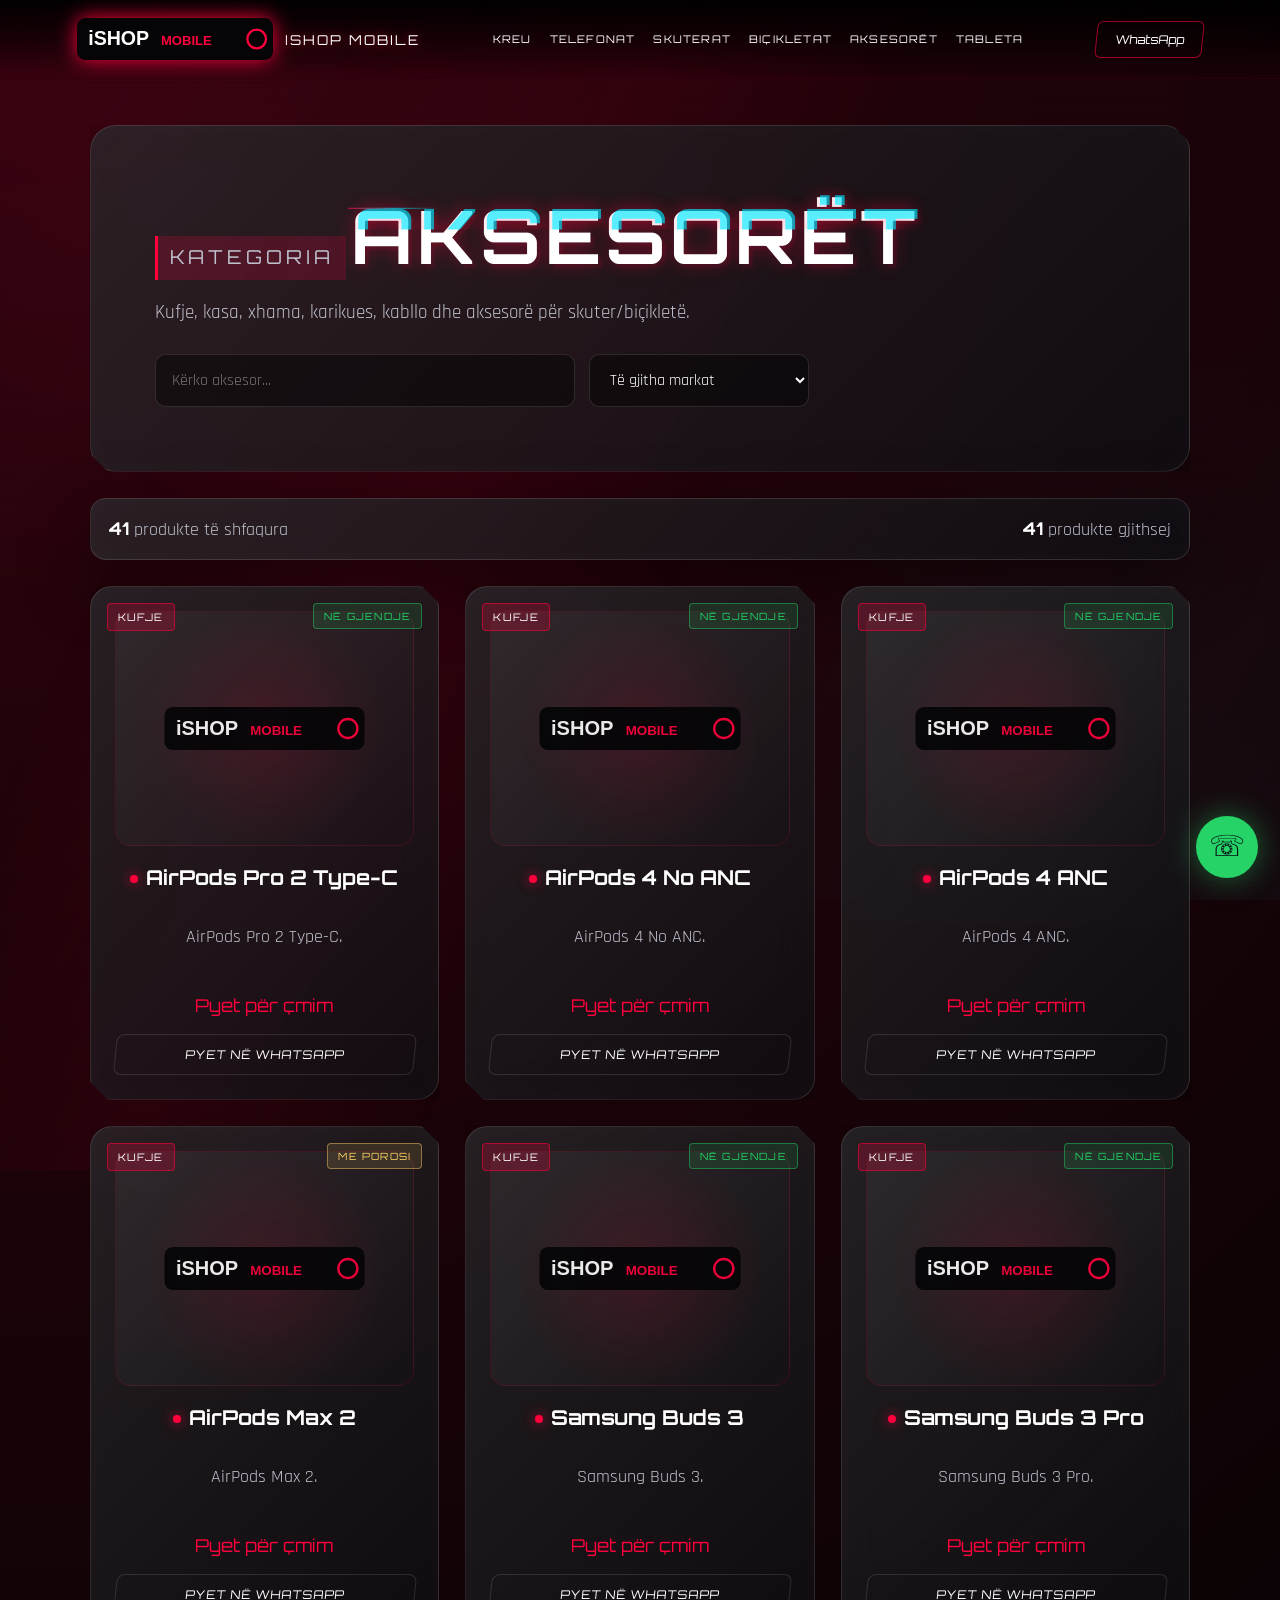
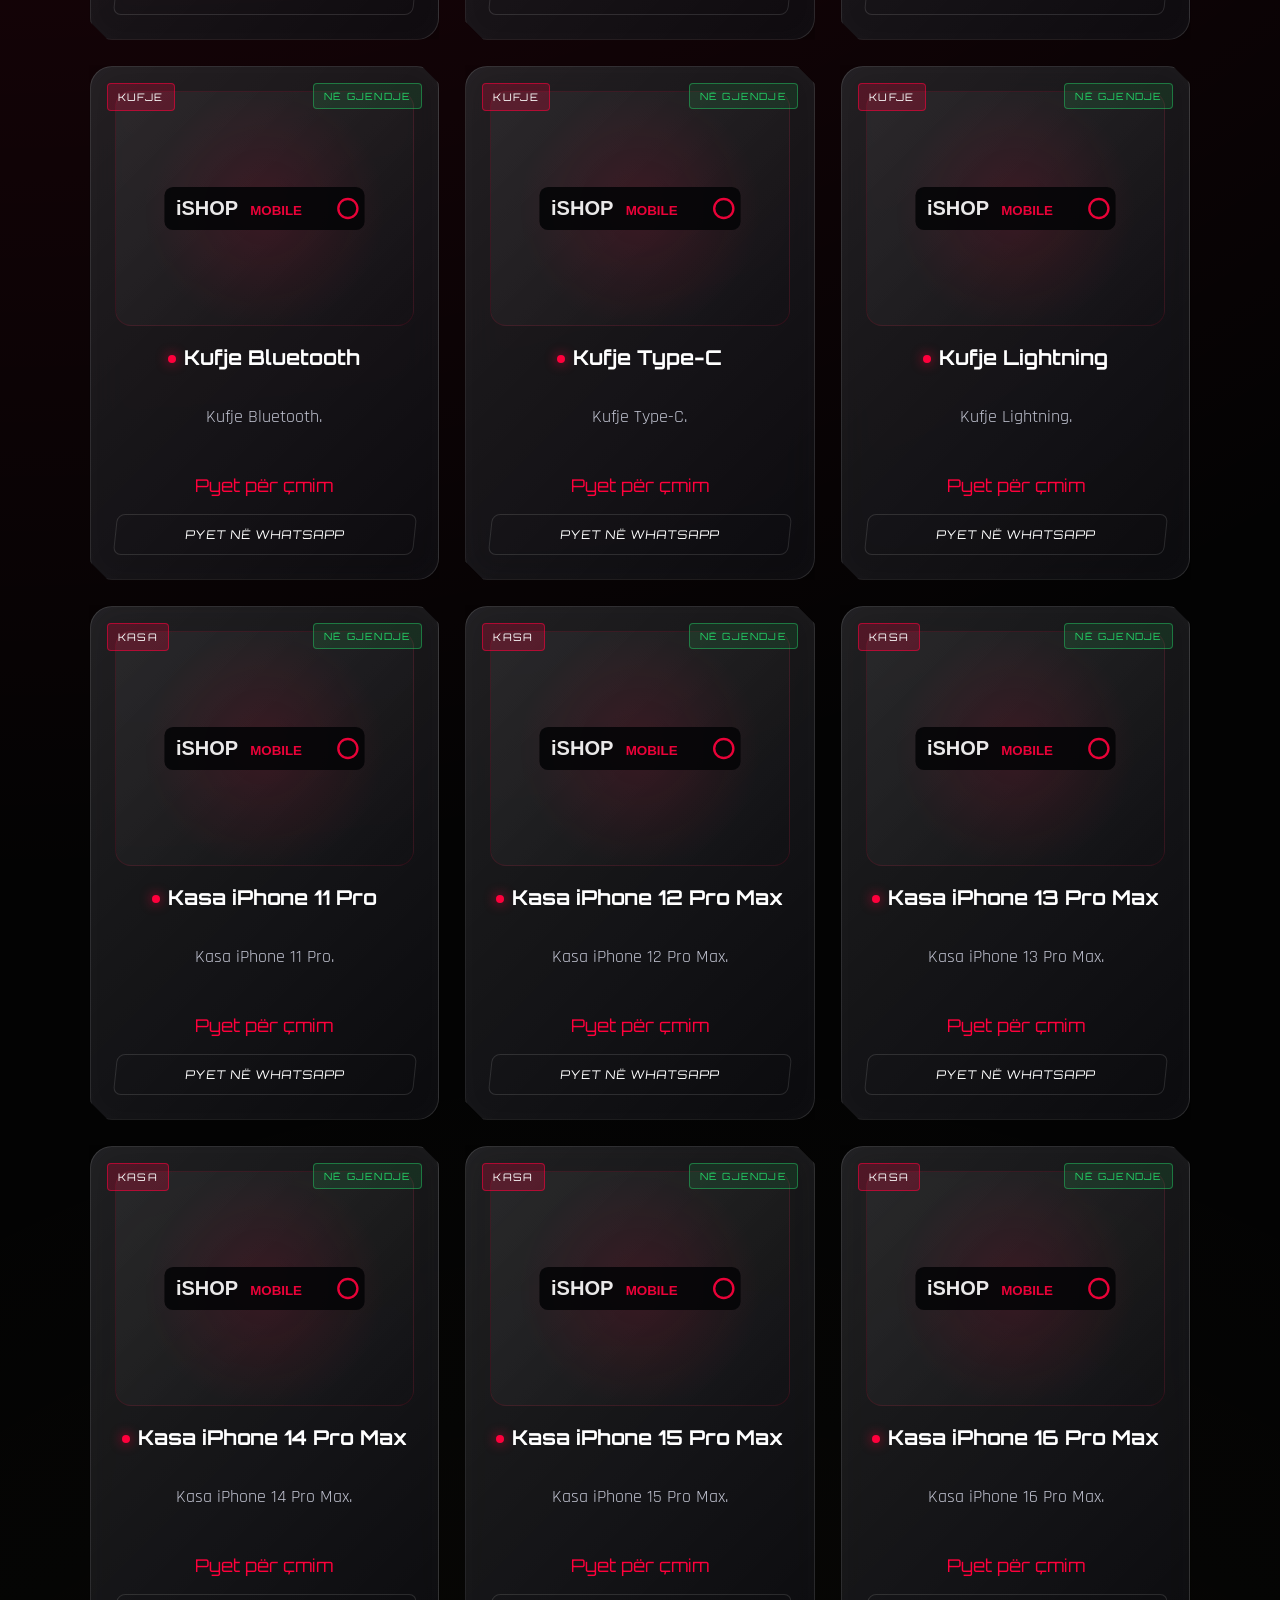
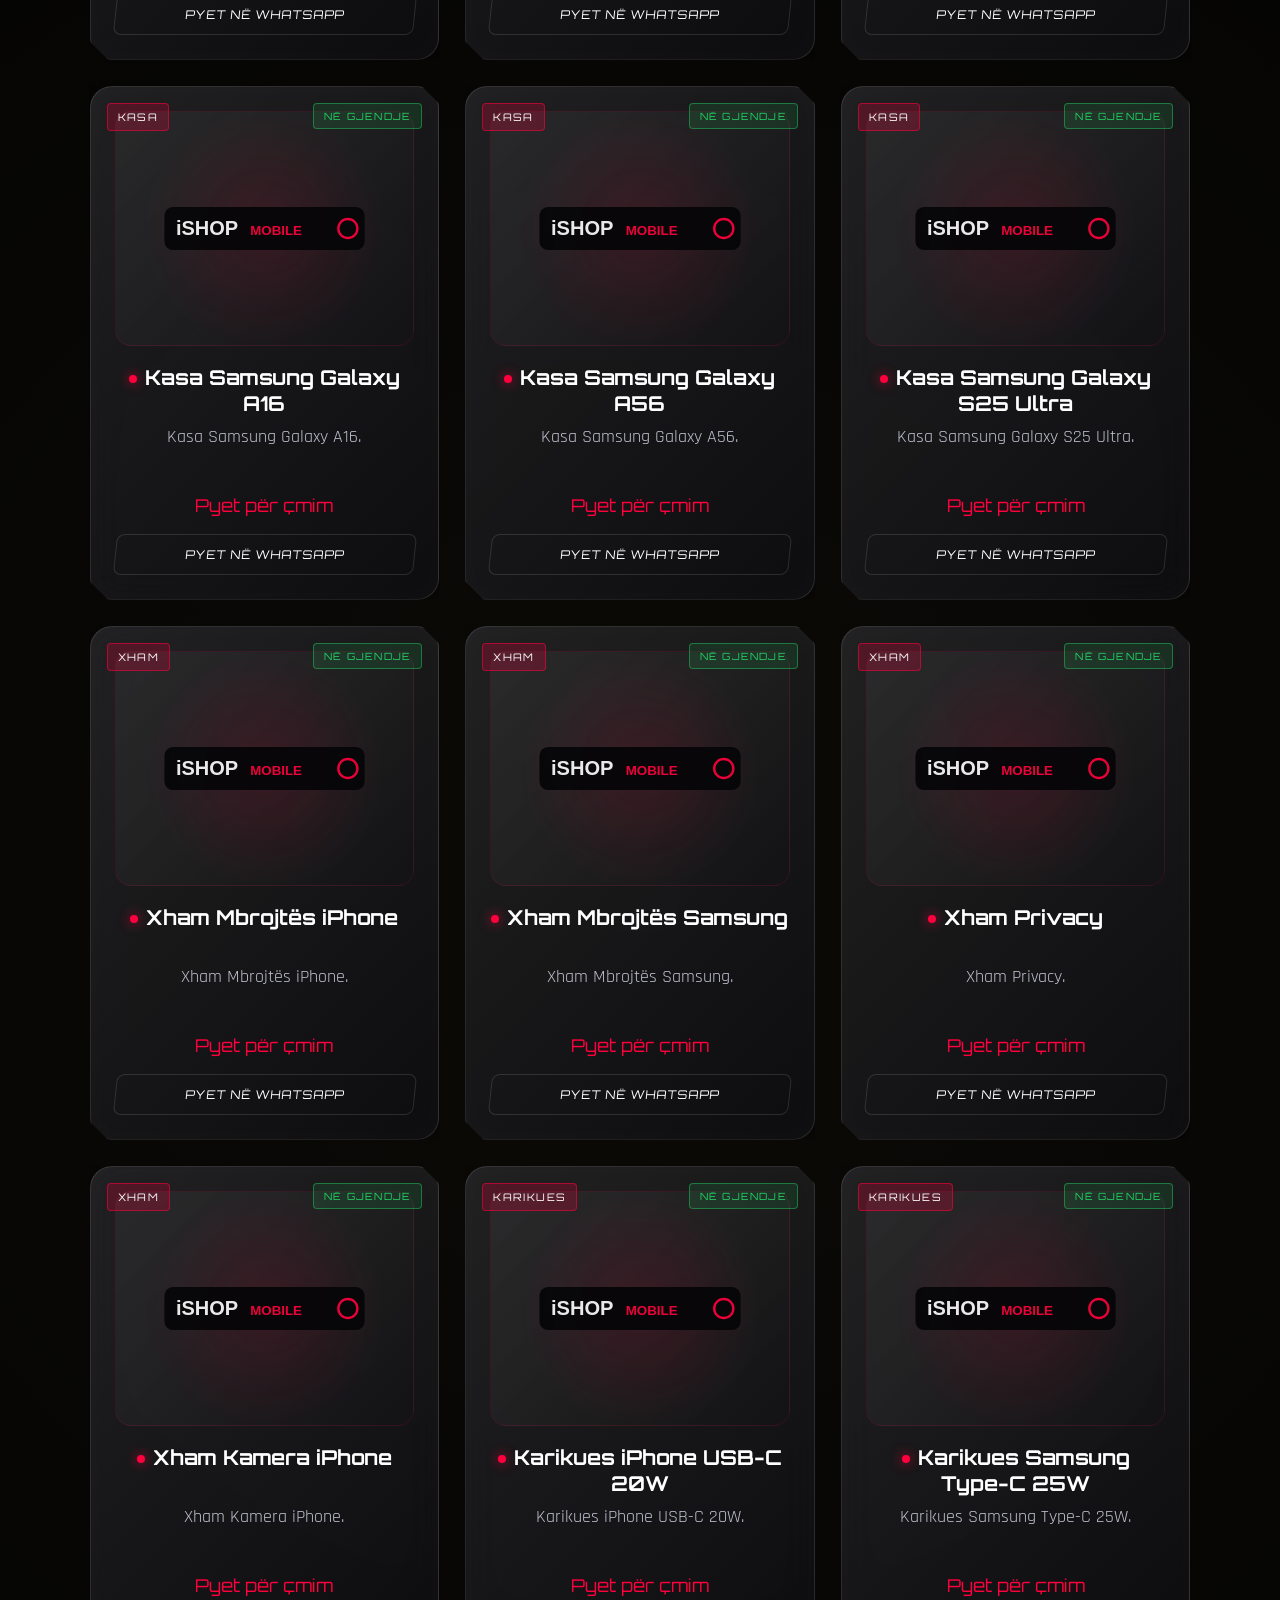
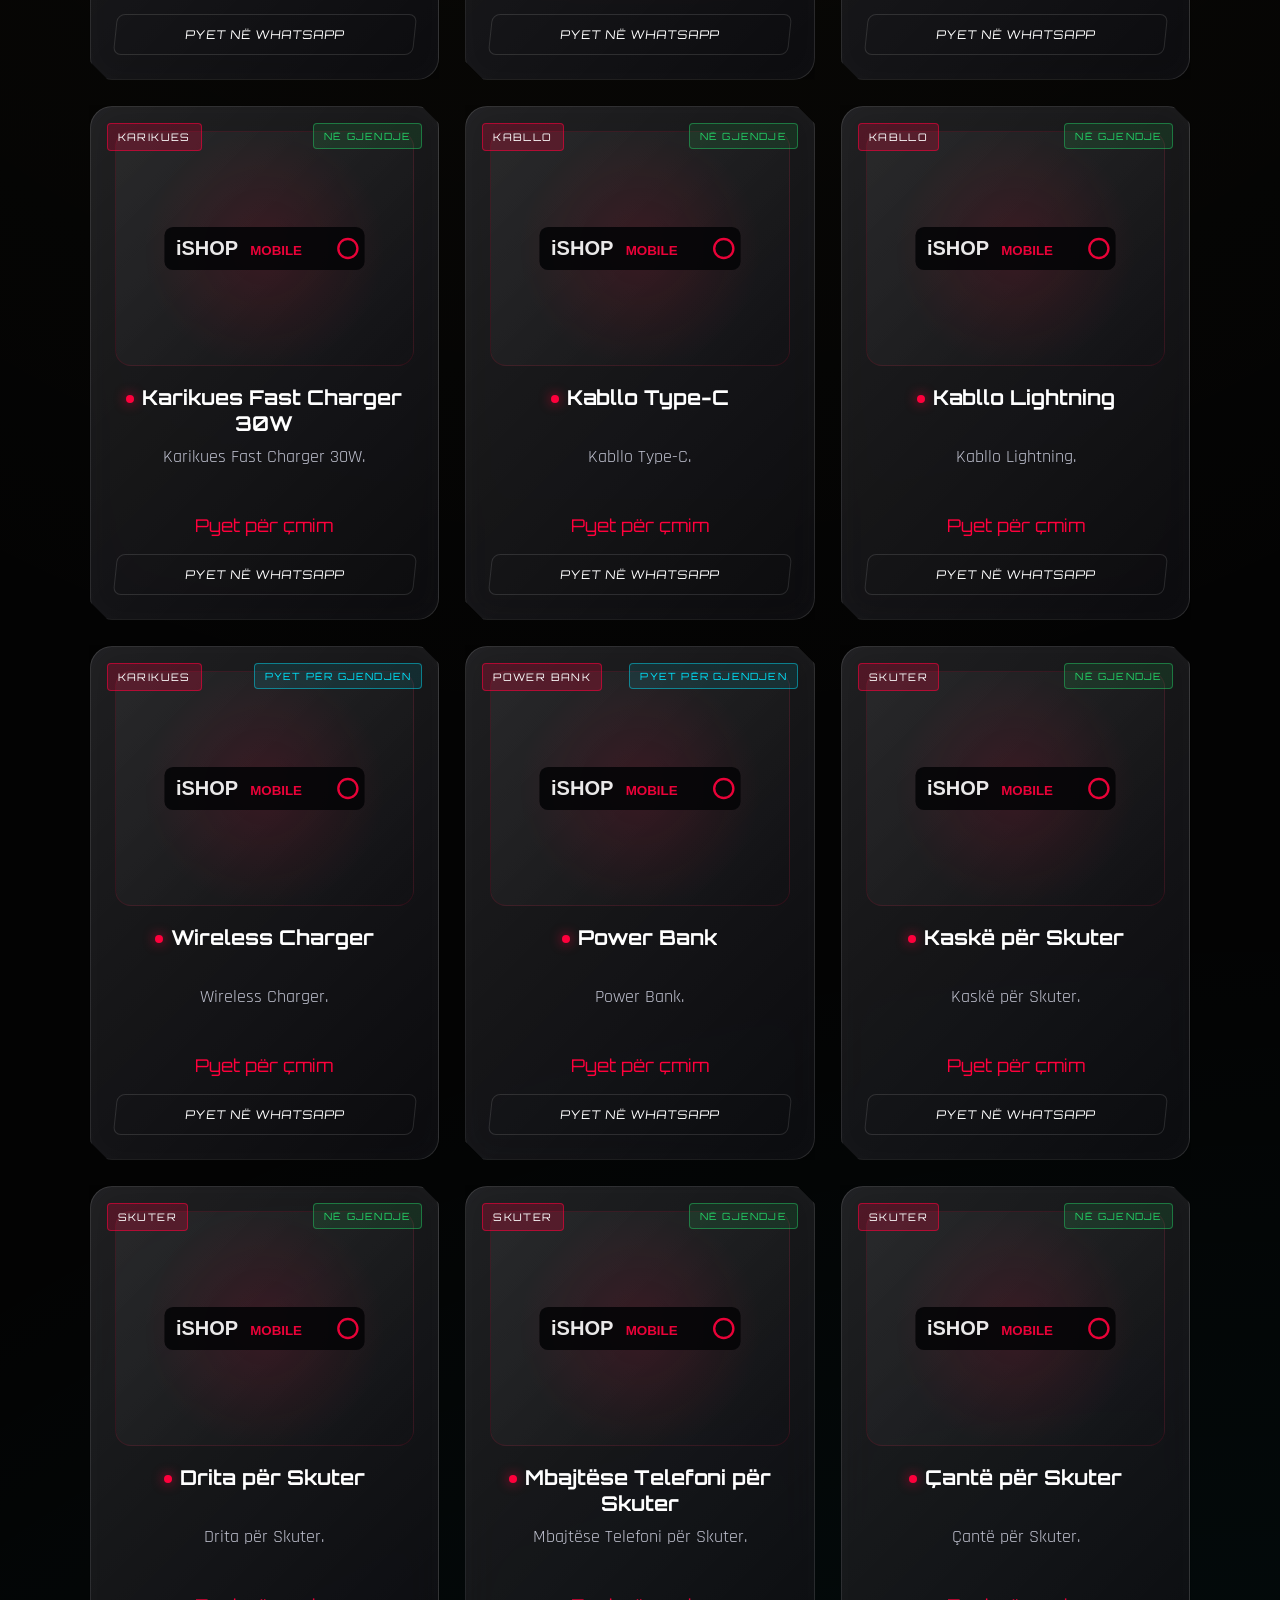
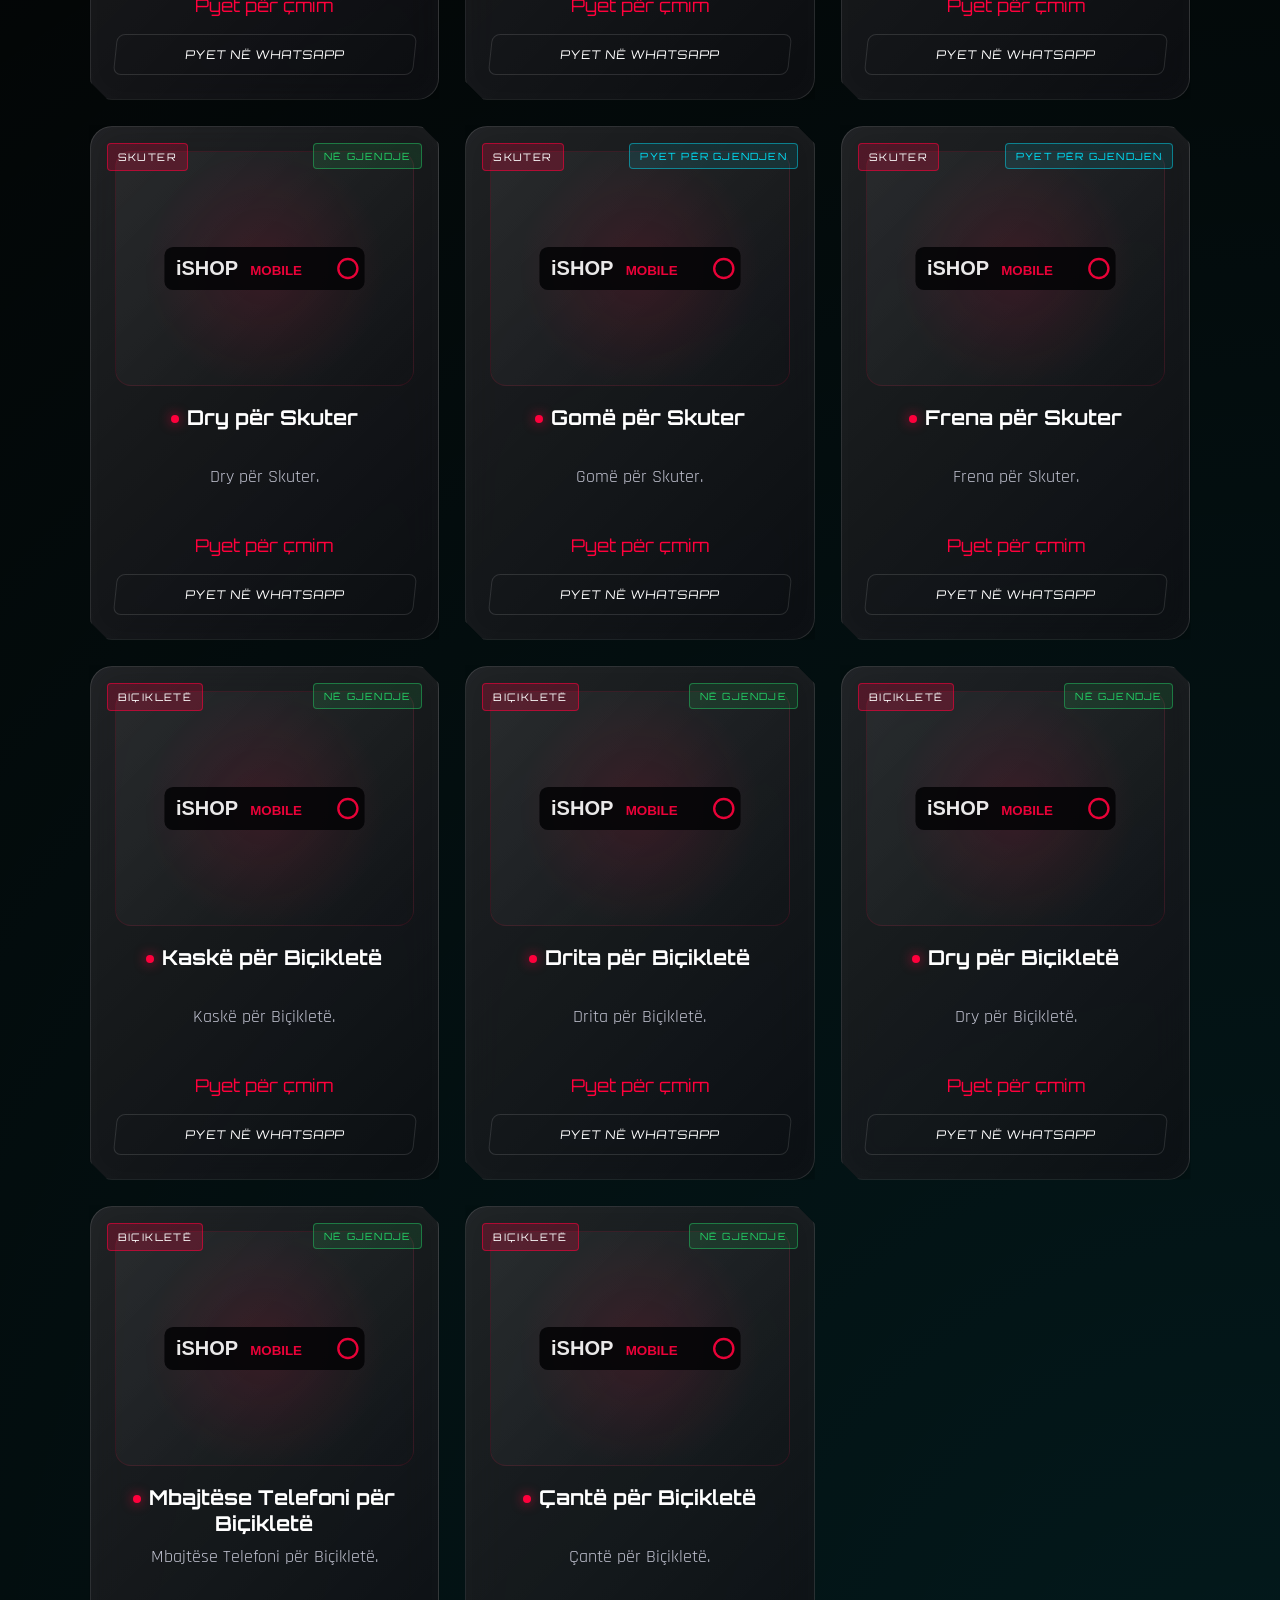
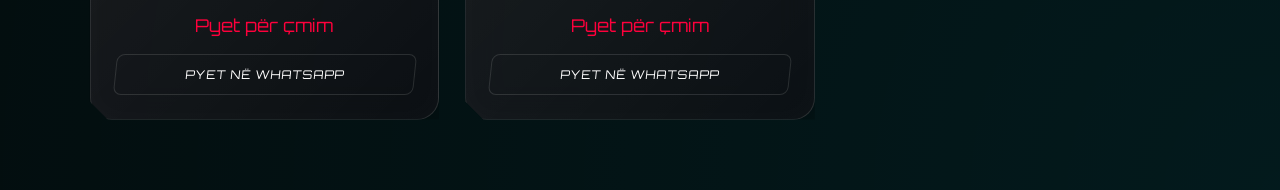
==== commit 3204236e: "web" ====
--- a/aksesoret.html
+++ b/aksesoret.html
@@ -48,9 +48,9 @@
     </header>
 
     <main class="page-container">
-        <section class="page-hero reveal">
+        <section class="page-hero reveal glass-panel">
             <p class="eyebrow">Kategoria</p>
-            <h1>Aksesorët</h1>
+            <h1 class="glitch-title small-glitch" data-text="Aksesorët">Aksesorët</h1>
             <p>
                 Kufje, kasa, xhama, karikues, kabllo dhe aksesorë për skuter/biçikletë.
             </p>
@@ -76,6 +76,6 @@
     <a href="https://wa.me/355696666601" target="_blank" class="floating-whatsapp">☏</a>
     <button class="back-to-top" id="backToTop" aria-label="Kthehu lart">↑</button>
 
-    <script src="script.js?v=5"></script>
+    <script src="script.js?v=6"></script>
 </body>
 </html>
--- a/style.css
+++ b/style.css
@@ -1,11 +1,13 @@
 :root {
     --red: #ff003c;
     --blue: #00e5ff;
+    --yellow: #ffd166;
     --black: #030303;
     --card: #0b0b11;
     --text: #ffffff;
     --muted: #bfc1cf;
     --line: rgba(255, 255, 255, 0.12);
+    --glass: rgba(255, 255, 255, 0.075);
     --font-heading: 'Orbitron', sans-serif;
     --font-body: 'Rajdhani', sans-serif;
 }
@@ -22,8 +24,9 @@
 
 body {
     background:
-        radial-gradient(circle at top left, rgba(255, 0, 60, 0.16), transparent 32%),
-        radial-gradient(circle at bottom right, rgba(0, 229, 255, 0.08), transparent 30%),
+        radial-gradient(circle at top left, rgba(255, 0, 60, 0.18), transparent 30%),
+        radial-gradient(circle at bottom right, rgba(0, 229, 255, 0.10), transparent 30%),
+        radial-gradient(circle at center, rgba(255, 209, 102, 0.035), transparent 36%),
         var(--black);
     color: var(--text);
     font-family: var(--font-body);
@@ -50,14 +53,14 @@
     width: 0%;
     height: 3px;
     z-index: 6000;
-    background: linear-gradient(90deg, var(--red), var(--blue), var(--red));
+    background: linear-gradient(90deg, var(--red), var(--blue), var(--yellow), var(--red));
     box-shadow:
         0 0 14px rgba(255, 0, 60, 0.75),
         0 0 24px rgba(0, 229, 255, 0.35);
     transition: width 0.08s linear;
 }
 
-/* PRELOADER */
+/* BACKGROUND EFFECTS */
 
 .preloader {
     position: fixed;
@@ -104,8 +107,6 @@
         filter: drop-shadow(0 0 34px rgba(255, 0, 60, 0.9));
     }
 }
-
-/* BACKGROUND EFFECTS */
 
 .cursor-glow {
     position: fixed;
@@ -166,7 +167,7 @@
     }
 }
 
-/* GTA OVERLAY */
+/* GTA / TECH OVERLAYS */
 
 .rockstar-vignette {
     position: fixed;
@@ -226,7 +227,7 @@
     }
 }
 
-/* LAYER FIX */
+/* LAYERS */
 
 .site-header,
 main,
@@ -266,7 +267,7 @@
     border-bottom: 1px solid rgba(255, 0, 60, 0.18);
     background:
         linear-gradient(to bottom, rgba(0, 0, 0, 0.96), rgba(0, 0, 0, 0.58), transparent);
-    backdrop-filter: blur(10px);
+    backdrop-filter: blur(14px);
 }
 
 .brand {
@@ -317,6 +318,8 @@
     font-size: 0.75rem;
     transition: 0.25s;
     transform: skewX(-6deg);
+    position: relative;
+    overflow: hidden;
 }
 
 .header-cta:hover {
@@ -390,7 +393,7 @@
     line-height: 0.78;
     text-transform: uppercase;
     letter-spacing: 8px;
-    background: linear-gradient(45deg, var(--red), #fff 68%);
+    background: linear-gradient(45deg, var(--red), #fff 55%, var(--blue));
     -webkit-background-clip: text;
     -webkit-text-fill-color: transparent;
     filter: drop-shadow(0 0 32px rgba(255, 0, 60, 0.55));
@@ -454,6 +457,61 @@
     z-index: 3;
 }
 
+/* GLITCH TITLE */
+
+.glitch-title {
+    position: relative;
+}
+
+.glitch-title::before,
+.glitch-title::after {
+    content: attr(data-text);
+    position: absolute;
+    inset: 0;
+    pointer-events: none;
+    opacity: 0.65;
+}
+
+.glitch-title::before {
+    color: var(--blue);
+    transform: translate(3px, -2px);
+    clip-path: inset(0 0 55% 0);
+    animation: glitchTop 2.1s infinite linear alternate-reverse;
+}
+
+.glitch-title::after {
+    color: var(--red);
+    transform: translate(-3px, 2px);
+    clip-path: inset(55% 0 0 0);
+    animation: glitchBottom 1.7s infinite linear alternate-reverse;
+}
+
+.small-glitch {
+    display: inline-block;
+}
+
+.small-glitch::before,
+.small-glitch::after {
+    -webkit-text-fill-color: initial;
+}
+
+@keyframes glitchTop {
+    0% { transform: translate(2px, -2px); }
+    20% { transform: translate(-2px, -1px); }
+    40% { transform: translate(4px, -3px); }
+    60% { transform: translate(-3px, 1px); }
+    80% { transform: translate(2px, -1px); }
+    100% { transform: translate(-1px, -2px); }
+}
+
+@keyframes glitchBottom {
+    0% { transform: translate(-2px, 2px); }
+    25% { transform: translate(3px, 1px); }
+    50% { transform: translate(-4px, 3px); }
+    75% { transform: translate(2px, -1px); }
+    100% { transform: translate(-2px, 2px); }
+}
+
 /* TYPING */
 
 #typingText::after {
@@ -464,13 +522,8 @@
 }
 
 @keyframes typingBlink {
-    0%, 50% {
-        opacity: 1;
-    }
-
-    51%, 100% {
-        opacity: 0;
-    }
+    0%, 50% { opacity: 1; }
+    51%, 100% { opacity: 0; }
 }
 
 /* BUTTONS */
@@ -599,28 +652,175 @@
     max-width: 850px;
 }
 
-/* PANELS */
-
+/* GLASS PANEL */
+
+.glass-panel,
 .why-panel,
 .category-intro,
 .page-hero,
-.map-box {
-    border-radius: 18px;
-    border: 1px solid rgba(255, 0, 60, 0.24);
+.map-box,
+.bento-card,
+.product-card,
+.category-card,
+.social-card,
+.step-card,
+.showroom-card,
+.catalog-summary {
     background:
-        linear-gradient(135deg, rgba(255, 0, 60, 0.14), rgba(255, 255, 255, 0.035)),
-        linear-gradient(115deg, transparent 0%, rgba(255, 255, 255, 0.04) 48%, transparent 52%),
-        rgba(8, 8, 12, 0.96);
+        linear-gradient(135deg, rgba(255, 255, 255, 0.10), rgba(255, 255, 255, 0.025)),
+        rgba(8, 8, 12, 0.72);
+    backdrop-filter: blur(18px);
+    border: 1px solid rgba(255, 255, 255, 0.13);
     box-shadow:
-        0 0 36px rgba(255, 0, 60, 0.12),
-        inset 0 0 28px rgba(255, 255, 255, 0.025);
-}
+        0 24px 70px rgba(0, 0, 0, 0.45),
+        inset 0 0 30px rgba(255, 255, 255, 0.025);
+}
+
+/* BENTO GRID */
+
+.bento-section {
+    background:
+        radial-gradient(circle at 30% 20%, rgba(255, 0, 60, 0.18), transparent 32%),
+        radial-gradient(circle at 80% 55%, rgba(0, 229, 255, 0.12), transparent 28%),
+        #030303;
+}
+
+.bento-grid {
+    display: grid;
+    grid-template-columns: repeat(4, 1fr);
+    grid-auto-rows: 230px;
+    gap: 22px;
+}
+
+.bento-card {
+    position: relative;
+    overflow: hidden;
+    border-radius: 26px;
+    padding: 26px;
+    display: flex;
+    flex-direction: column;
+    justify-content: flex-end;
+    isolation: isolate;
+    transition: 0.35s ease;
+}
+
+.bento-card::before {
+    content: "";
+    position: absolute;
+    inset: 0;
+    background:
+        radial-gradient(circle at var(--mouse-x, 50%) var(--mouse-y, 50%), rgba(255, 255, 255, 0.16), transparent 24%),
+        linear-gradient(135deg, rgba(255, 0, 60, 0.10), rgba(0, 229, 255, 0.07));
+    opacity: 0;
+    transition: 0.3s ease;
+    z-index: -1;
+}
+
+.bento-card:hover::before {
+    opacity: 1;
+}
+
+.bento-card span {
+    font-family: var(--font-heading);
+    font-size: 0.68rem;
+    letter-spacing: 1.6px;
+    text-transform: uppercase;
+    color: var(--blue);
+    margin-bottom: 8px;
+}
+
+.bento-card h3 {
+    font-family: var(--font-heading);
+    text-transform: uppercase;
+    font-size: clamp(1.45rem, 3vw, 2.4rem);
+    margin-bottom: 8px;
+}
+
+.bento-card p {
+    color: var(--muted);
+    line-height: 1.45;
+    max-width: 360px;
+}
+
+.bento-card img {
+    position: absolute;
+    right: 16px;
+    top: 16px;
+    width: 48%;
+    max-height: 72%;
+    object-fit: contain;
+    filter:
+        drop-shadow(0 0 30px rgba(255, 0, 60, 0.38))
+        drop-shadow(0 28px 32px rgba(0, 0, 0, 0.65));
+    transform: rotate(-5deg);
+    transition: 0.35s ease;
+    z-index: -1;
+}
+
+.bento-card:hover {
+    border-color: rgba(255, 0, 60, 0.48);
+    box-shadow:
+        0 0 38px rgba(255, 0, 60, 0.24),
+        0 0 70px rgba(0, 229, 255, 0.12),
+        0 35px 80px rgba(0, 0, 0, 0.55);
+}
+
+.bento-card:hover img {
+    transform: rotate(0deg) scale(1.08) translateY(-8px);
+}
+
+.bento-large {
+    grid-column: span 2;
+    grid-row: span 2;
+}
+
+.bento-large img {
+    width: 58%;
+    max-height: 78%;
+}
+
+.bento-wide {
+    grid-column: span 2;
+    background:
+        linear-gradient(135deg, rgba(255, 0, 60, 0.24), rgba(0, 229, 255, 0.08)),
+        rgba(8, 8, 12, 0.72);
+}
+
+.bento-bg-glow {
+    position: absolute;
+    width: 340px;
+    height: 340px;
+    border-radius: 50%;
+    right: -80px;
+    top: -60px;
+    background:
+        radial-gradient(circle, rgba(255, 0, 60, 0.30), transparent 66%),
+        radial-gradient(circle, rgba(0, 229, 255, 0.14), transparent 70%);
+    filter: blur(6px);
+    z-index: -2;
+    animation: bentoGlow 3s ease-in-out infinite alternate;
+}
+
+@keyframes bentoGlow {
+    from {
+        transform: scale(0.9);
+        opacity: 0.7;
+    }
+
+    to {
+        transform: scale(1.15);
+        opacity: 1;
+    }
+}
+
+/* PANELS */
 
 .why-panel,
 .category-intro {
     max-width: 1100px;
     margin: 0 auto;
     padding: clamp(28px, 6vw, 70px);
+    border-radius: 26px;
 }
 
 .why-panel h2,
@@ -647,7 +847,7 @@
 
 .why-stats div {
     border: 1px solid var(--line);
-    border-radius: 14px;
+    border-radius: 18px;
     padding: 20px;
     background: rgba(0, 0, 0, 0.28);
 }
@@ -662,18 +862,6 @@
 
 .why-stats span {
     color: var(--muted);
-}
-
-.category-intro {
-    margin-bottom: 55px;
-}
-
-.always-visible,
-.why-panel,
-.category-intro {
-    opacity: 1 !important;
-    transform: none !important;
-    visibility: visible !important;
 }
 
 /* SHOWROOM */
@@ -741,14 +929,6 @@
     display: grid;
     align-content: space-between;
     overflow: hidden;
-    background:
-        linear-gradient(145deg, rgba(255, 255, 255, 0.11), rgba(255, 255, 255, 0.025)),
-        rgba(7, 7, 12, 0.9);
-    border: 1px solid rgba(255, 255, 255, 0.14);
-    box-shadow:
-        0 0 60px rgba(255, 0, 60, 0.18),
-        0 0 90px rgba(0, 229, 255, 0.08),
-        inset 0 0 40px rgba(255, 255, 255, 0.035);
     transform-style: preserve-3d;
 }
 
@@ -888,7 +1068,7 @@
     box-shadow: 0 0 38px rgba(37, 211, 102, 0.45);
 }
 
-/* CATEGORY CARDS */
+/* PRODUCTS / CARDS */
 
 .category-grid {
     display: grid;
@@ -900,17 +1080,31 @@
 .product-card,
 .social-card,
 .step-card {
-    background:
-        linear-gradient(150deg, rgba(16, 16, 22, 0.98), rgba(3, 3, 6, 0.98));
-    border: 1px solid rgba(255, 255, 255, 0.11);
-    border-radius: 16px;
+    border-radius: 22px;
     padding: 24px;
     transition: 0.25s;
-    box-shadow:
-        0 20px 50px rgba(0, 0, 0, 0.42),
-        inset 0 0 0 1px rgba(255, 255, 255, 0.025);
     position: relative;
     overflow: hidden;
+}
+
+.category-card::before,
+.product-card::before,
+.social-card::before,
+.step-card::before {
+    content: "";
+    position: absolute;
+    inset: 0;
+    background: radial-gradient(circle at var(--mouse-x, 50%) var(--mouse-y, 50%), rgba(255, 255, 255, 0.13), transparent 26%);
+    opacity: 0;
+    transition: 0.25s;
+    pointer-events: none;
+}
+
+.category-card:hover::before,
+.product-card:hover::before,
+.social-card:hover::before,
+.step-card:hover::before {
+    opacity: 1;
 }
 
 .category-card img {
@@ -949,8 +1143,6 @@
     line-height: 1.55;
 }
 
-/* PRODUCTS */
-
 .featured-grid,
 .products-grid {
     display: grid;
@@ -1016,7 +1208,7 @@
 .product-image-wrapper {
     position: relative;
     height: 235px;
-    border-radius: 12px;
+    border-radius: 16px;
     overflow: hidden;
     margin-bottom: 18px;
     display: grid;
@@ -1091,7 +1283,7 @@
     border: 1px solid var(--line);
     background: transparent;
     color: #fff;
-    border-radius: 6px;
+    border-radius: 8px;
     padding: 12px 16px;
     cursor: pointer;
     font-family: var(--font-heading);
@@ -1154,7 +1346,7 @@
     line-height: 1.6;
 }
 
-/* MAP / CONTACT */
+/* MAP / CONTACT / SOCIAL */
 
 .contact-grid {
     display: grid;
@@ -1187,6 +1379,7 @@
 
 .map-box {
     overflow: hidden;
+    border-radius: 22px;
 }
 
 .map-box iframe {
@@ -1204,8 +1397,6 @@
     background: rgba(0, 0, 0, 0.32);
 }
 
-/* SOCIAL */
-
 .social-grid {
     display: grid;
     grid-template-columns: repeat(auto-fit, minmax(240px, 1fr));
@@ -1278,6 +1469,7 @@
     overflow: hidden;
     padding: clamp(30px, 6vw, 64px);
     margin-bottom: 26px;
+    border-radius: 26px;
 }
 
 .page-hero h1 {
@@ -1333,9 +1525,7 @@
     justify-content: space-between;
     gap: 15px;
     flex-wrap: wrap;
-    border: 1px solid rgba(255, 0, 60, 0.18);
-    background: linear-gradient(90deg, rgba(255, 0, 60, 0.09), rgba(255, 255, 255, 0.035));
-    border-radius: 12px;
+    border-radius: 16px;
     padding: 18px;
     color: var(--muted);
     margin-bottom: 26px;
@@ -1505,7 +1695,8 @@
 .showroom-card,
 .page-hero,
 .why-panel,
-.category-intro {
+.category-intro,
+.bento-card {
     clip-path: polygon(
         0 0,
         calc(100% - 18px) 0,
@@ -1525,6 +1716,15 @@
 
     .main-nav a {
         font-size: 0.6rem;
+    }
+
+    .bento-grid {
+        grid-template-columns: repeat(2, 1fr);
+    }
+
+    .bento-large,
+    .bento-wide {
+        grid-column: span 2;
     }
 }
 
@@ -1654,8 +1854,28 @@
     }
 
     .products-grid,
-    .featured-grid {
+    .featured-grid,
+    .bento-grid {
         grid-template-columns: 1fr;
+    }
+
+    .bento-grid {
+        grid-auto-rows: minmax(230px, auto);
+    }
+
+    .bento-large,
+    .bento-wide {
+        grid-column: span 1;
+        grid-row: span 1;
+    }
+
+    .bento-card {
+        min-height: 250px;
+    }
+
+    .bento-card img {
+        width: 52%;
+        opacity: 0.75;
     }
 
     .catalog-tools input,
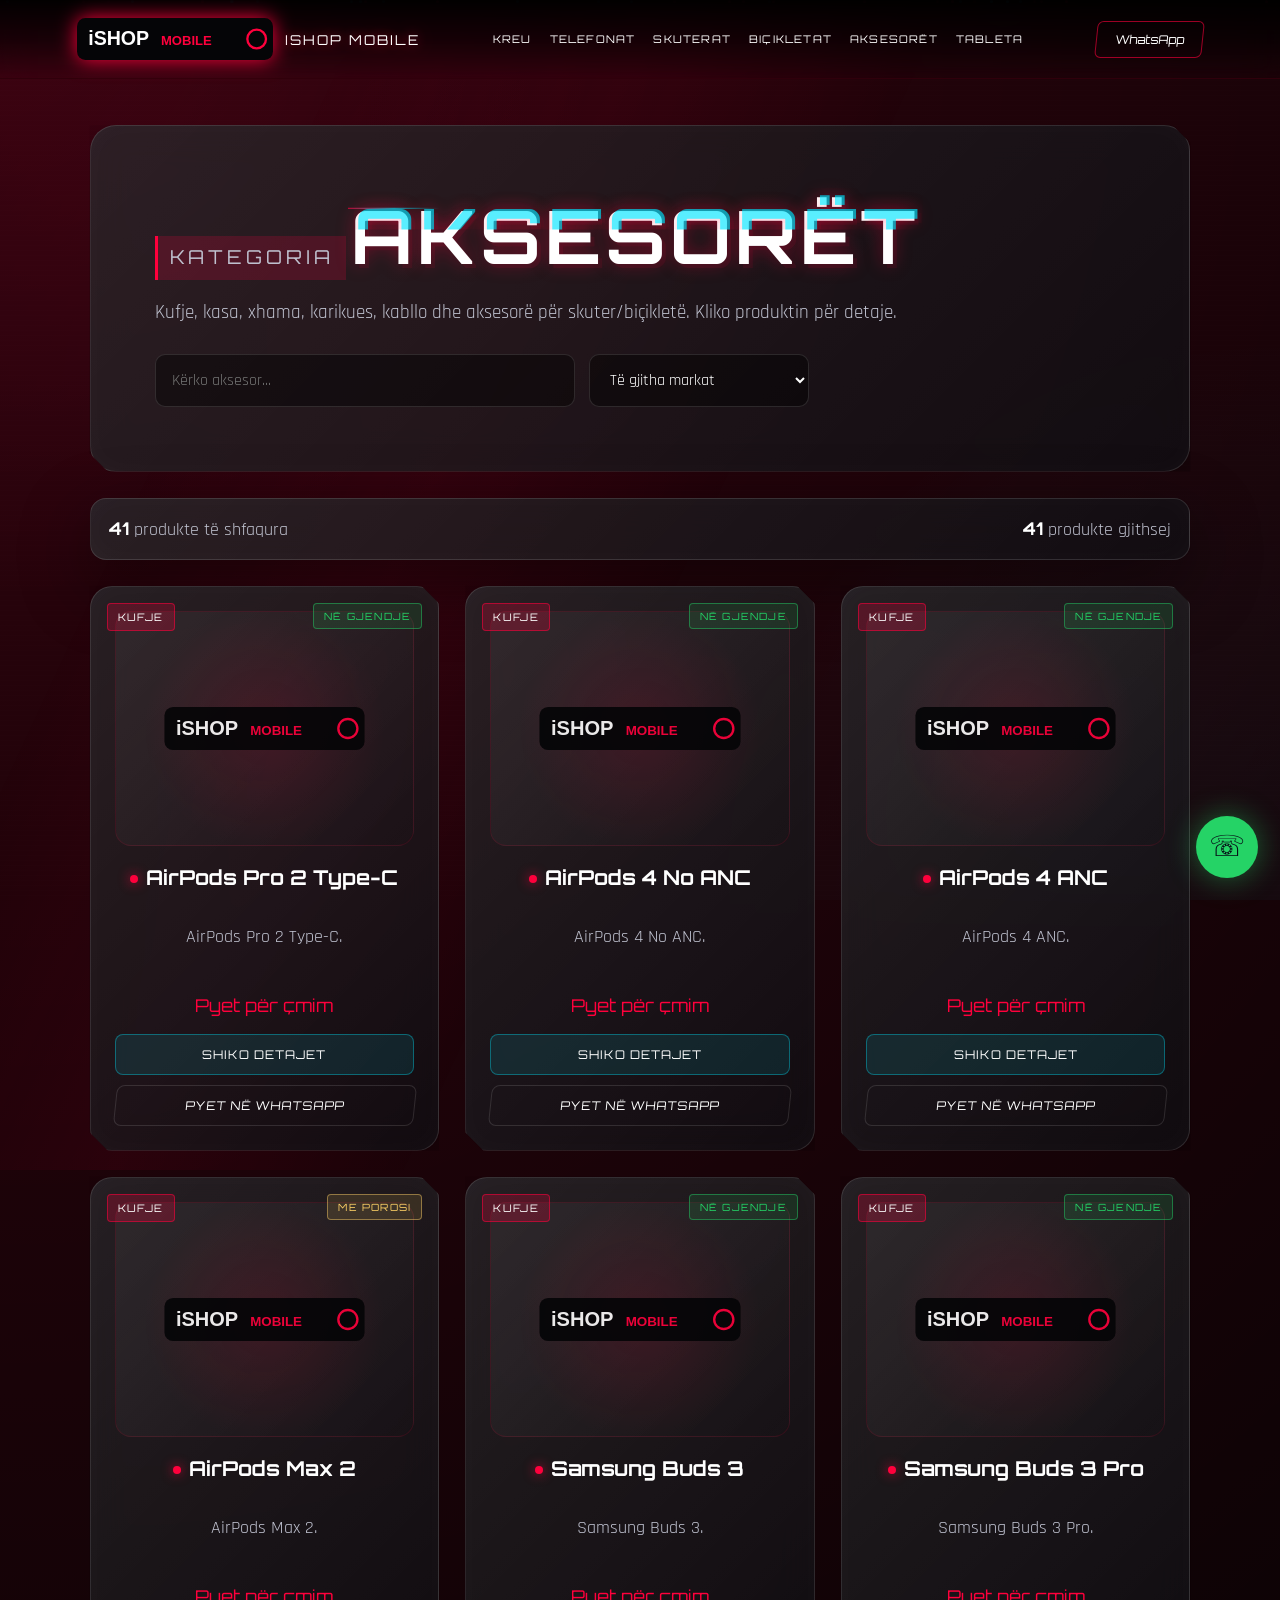
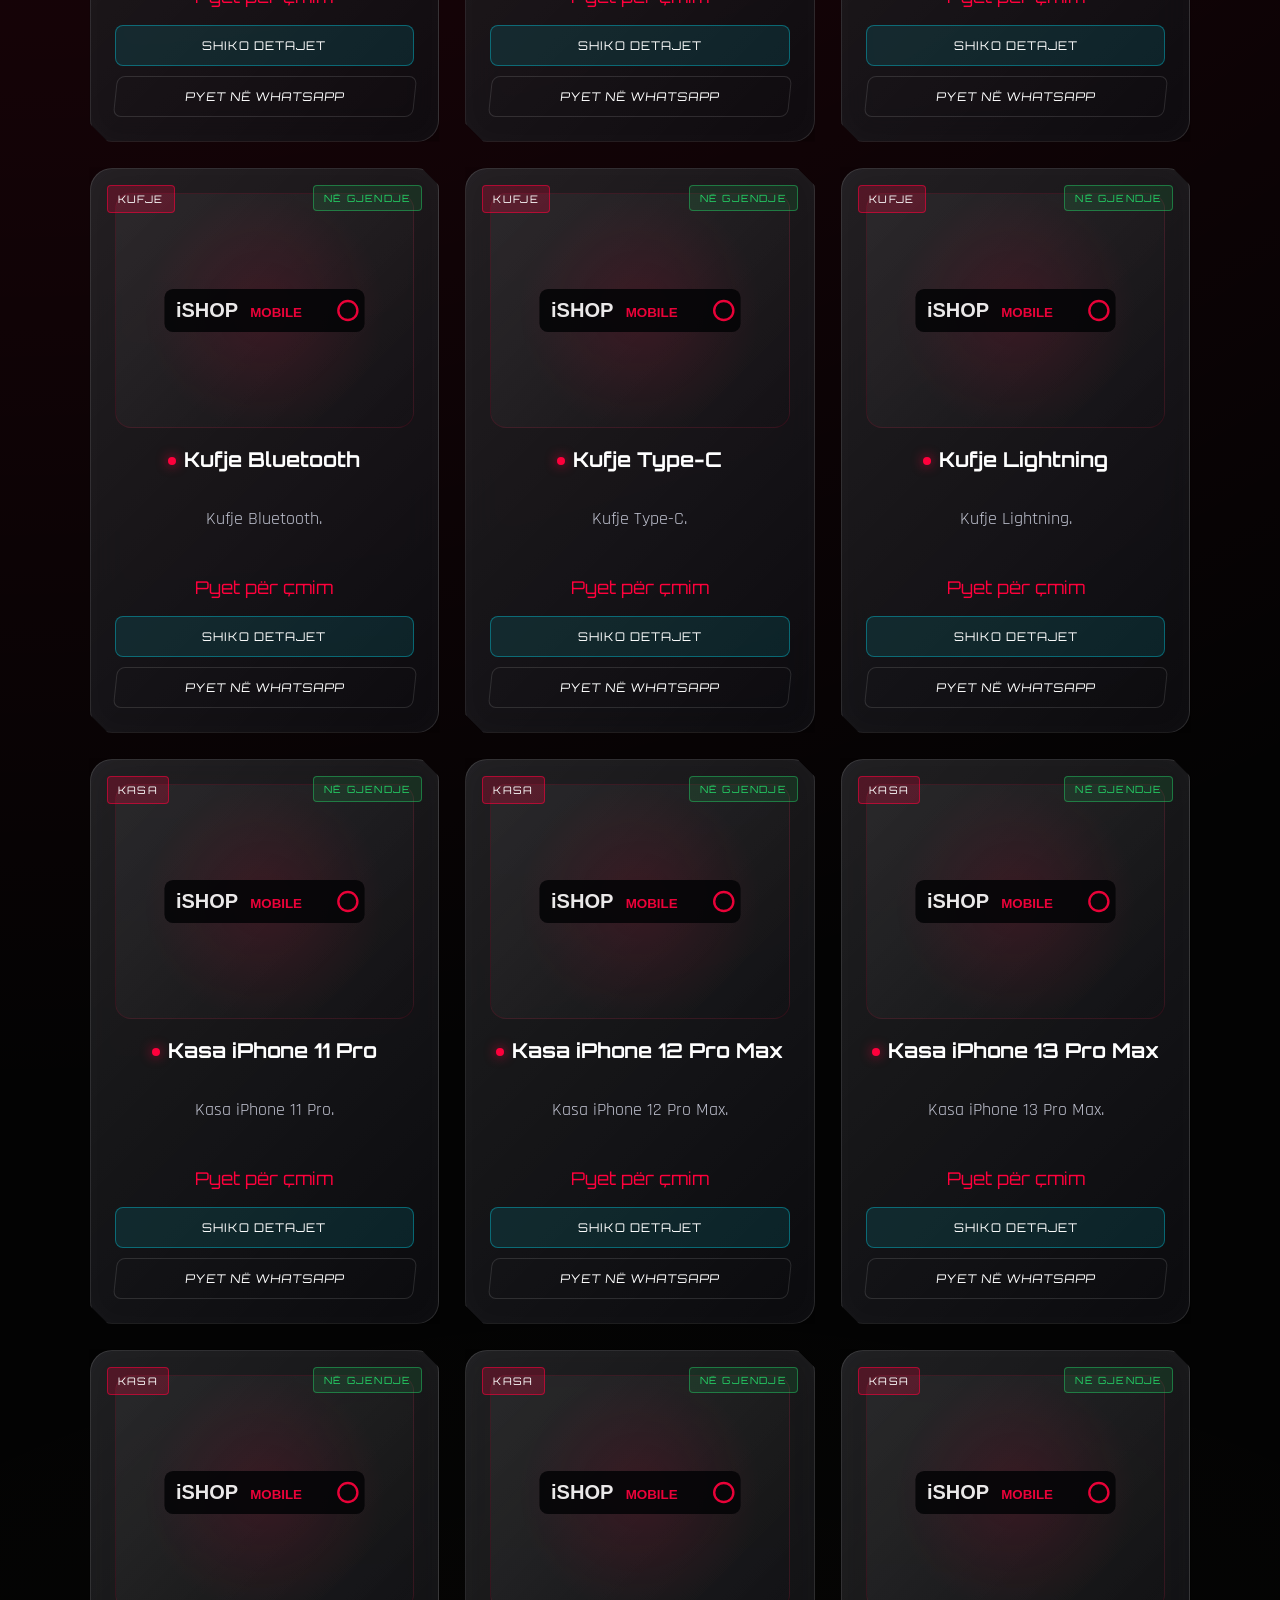
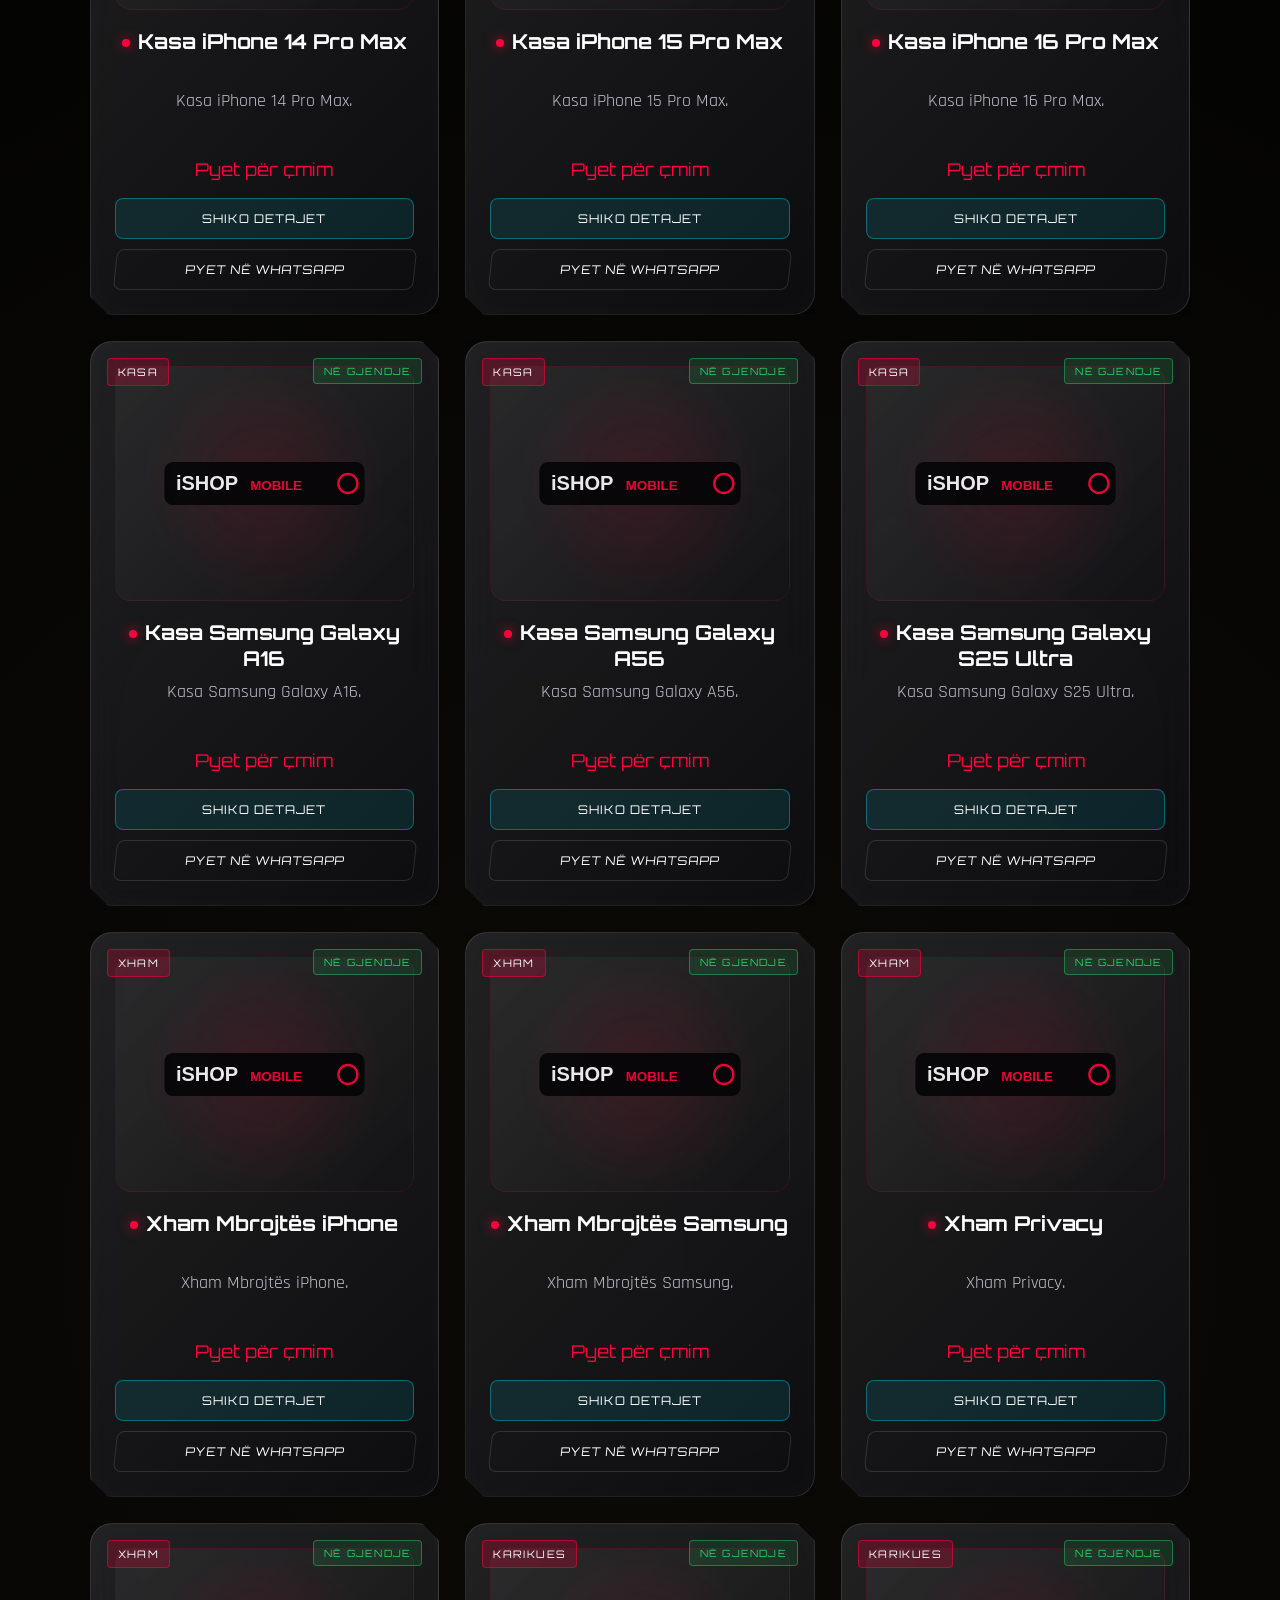
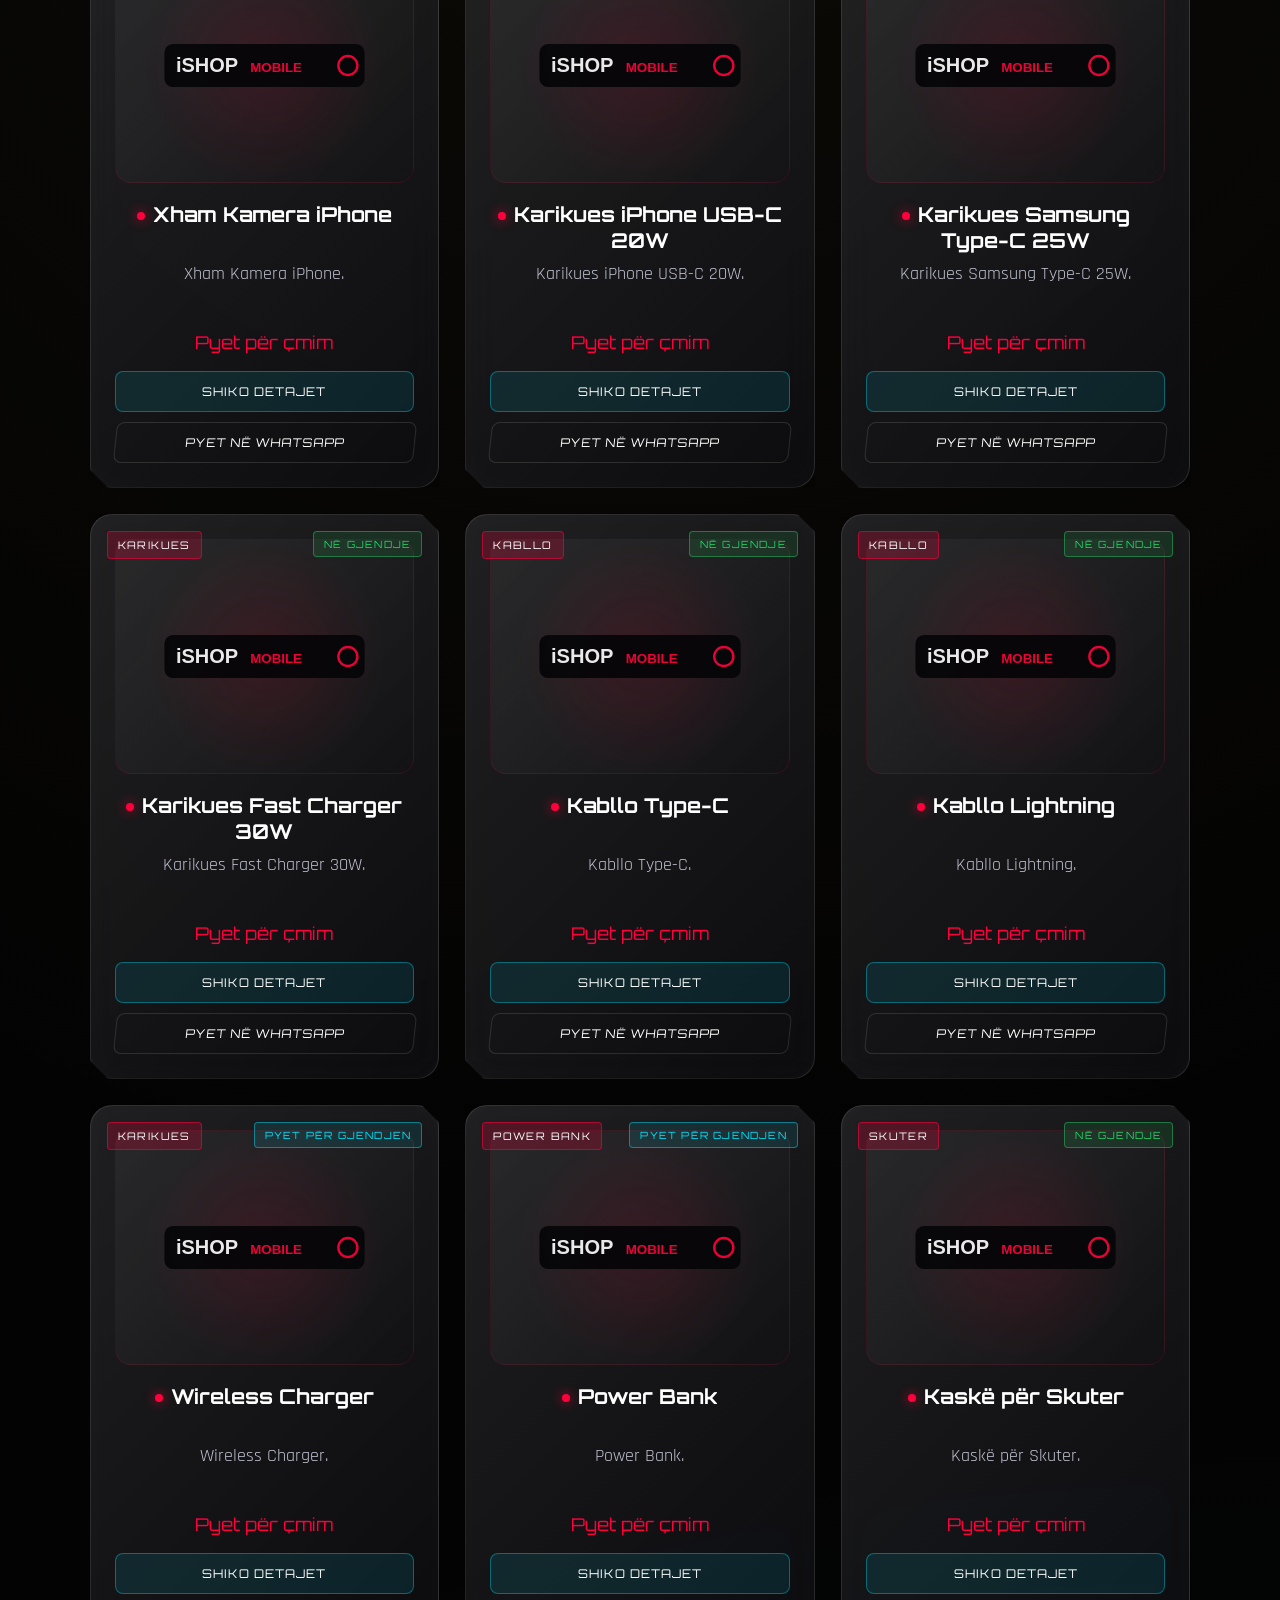
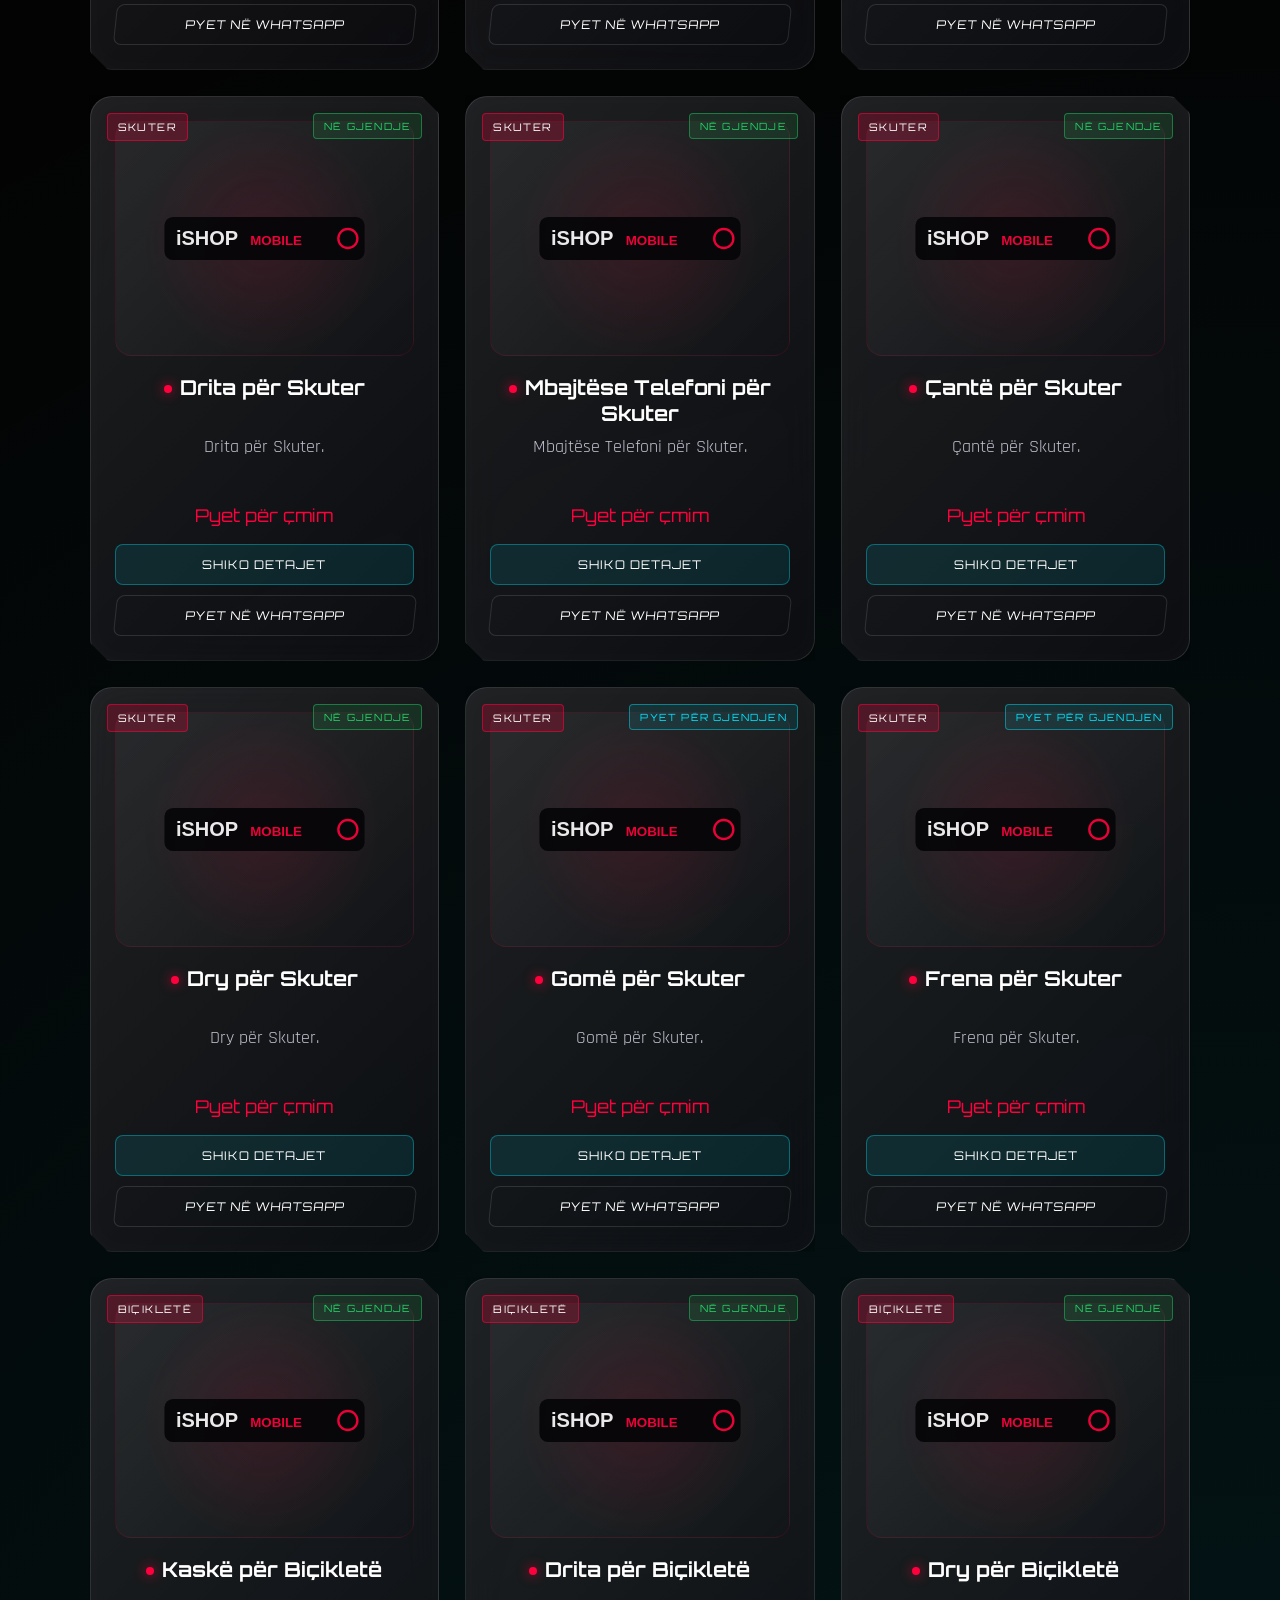
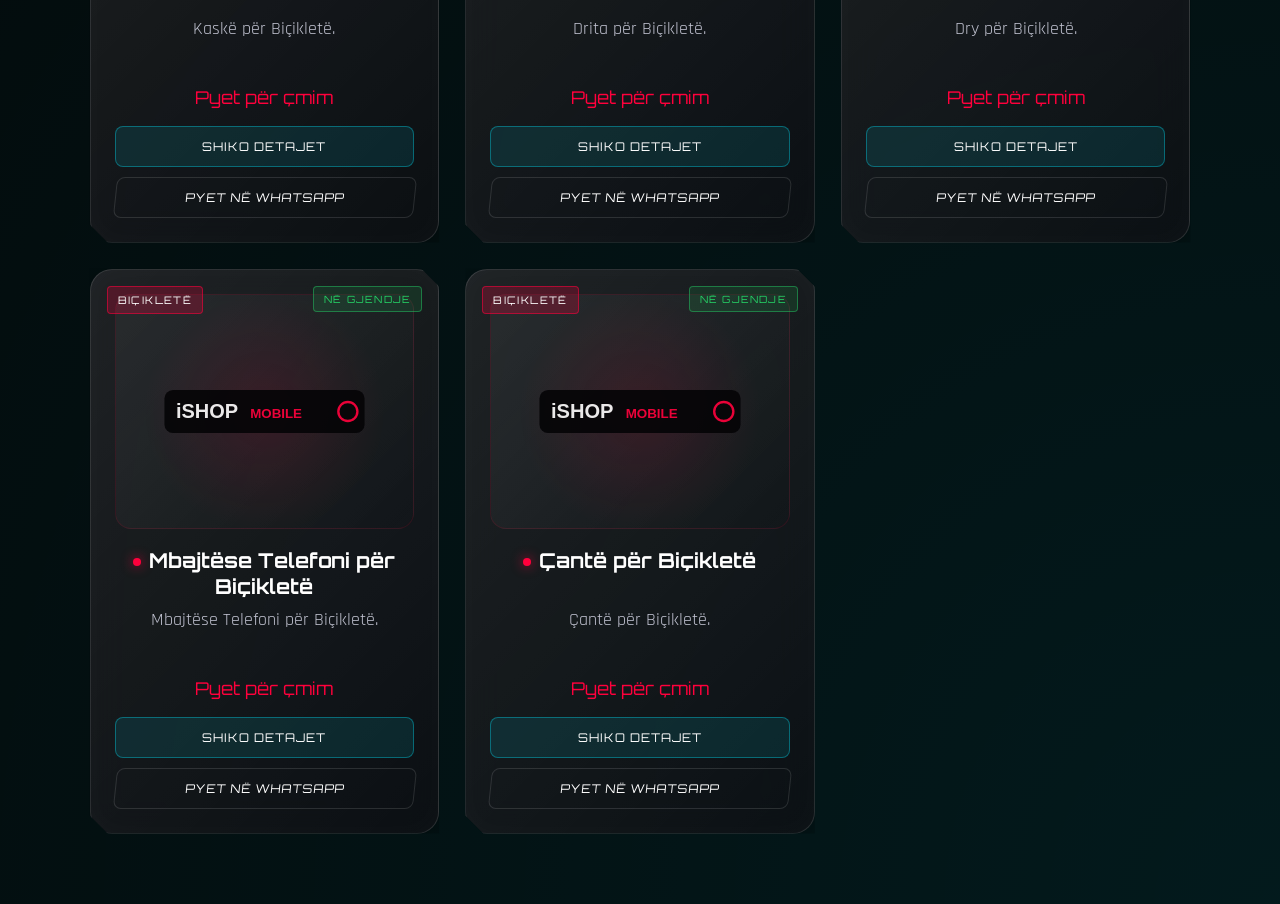
==== commit 908a5b34: "web" ====
--- a/aksesoret.html
+++ b/aksesoret.html
@@ -7,7 +7,6 @@
     <meta name="description" content="Aksesorë telefoni, skuteri dhe biçiklete në iShop Mobile.">
 
     <link rel="icon" type="image/png" href="images/favicon.png">
-
     <link href="https://fonts.googleapis.com/css2?family=Orbitron:wght@700;900&family=Rajdhani:wght@500;700&display=swap" rel="stylesheet">
     <link rel="stylesheet" href="style.css">
 </head>
@@ -53,6 +52,7 @@
             <h1 class="glitch-title small-glitch" data-text="Aksesorët">Aksesorët</h1>
             <p>
                 Kufje, kasa, xhama, karikues, kabllo dhe aksesorë për skuter/biçikletë.
+                Kliko produktin për detaje.
             </p>
 
             <div class="catalog-tools">
@@ -76,6 +76,6 @@
     <a href="https://wa.me/355696666601" target="_blank" class="floating-whatsapp">☏</a>
     <button class="back-to-top" id="backToTop" aria-label="Kthehu lart">↑</button>
 
-    <script src="script.js?v=6"></script>
+    <script src="script.js?v=9"></script>
 </body>
 </html>
--- a/style.css
+++ b/style.css
@@ -44,8 +44,6 @@
     display: block;
 }
 
-/* SCROLL PROGRESS */
-
 .scroll-progress {
     position: fixed;
     top: 0;
@@ -59,8 +57,6 @@
         0 0 24px rgba(0, 229, 255, 0.35);
     transition: width 0.08s linear;
 }
-
-/* BACKGROUND EFFECTS */
 
 .preloader {
     position: fixed;
@@ -166,8 +162,6 @@
         opacity: 0;
     }
 }
-
-/* GTA / TECH OVERLAYS */
 
 .rockstar-vignette {
     position: fixed;
@@ -227,8 +221,6 @@
     }
 }
 
-/* LAYERS */
-
 .site-header,
 main,
 .site-footer,
@@ -249,8 +241,6 @@
 .site-footer {
     z-index: 10;
 }
-
-/* HEADER */
 
 .site-header {
     position: fixed;
@@ -338,8 +328,6 @@
     cursor: pointer;
 }
 
-/* HERO */
-
 .cinematic-section {
     position: relative;
     min-height: 140vh;
@@ -457,8 +445,6 @@
     z-index: 3;
 }
 
-/* GLITCH TITLE */
-
 .glitch-title {
     position: relative;
 }
@@ -512,8 +498,6 @@
     100% { transform: translate(-2px, 2px); }
 }
 
-/* TYPING */
-
 #typingText::after {
     content: "|";
     color: var(--red);
@@ -525,8 +509,6 @@
     0%, 50% { opacity: 1; }
     51%, 100% { opacity: 0; }
 }
-
-/* BUTTONS */
 
 .hero-buttons {
     display: flex;
@@ -593,8 +575,6 @@
     left: 130%;
 }
 
-/* SECTIONS */
-
 .section {
     position: relative;
     z-index: 5;
@@ -651,8 +631,6 @@
     line-height: 1.7;
     max-width: 850px;
 }
-
-/* GLASS PANEL */
 
 .glass-panel,
 .why-panel,
@@ -676,8 +654,6 @@
         inset 0 0 30px rgba(255, 255, 255, 0.025);
 }
 
-/* BENTO GRID */
-
 .bento-section {
     background:
         radial-gradient(circle at 30% 20%, rgba(255, 0, 60, 0.18), transparent 32%),
@@ -813,8 +789,6 @@
     }
 }
 
-/* PANELS */
-
 .why-panel,
 .category-intro {
     max-width: 1100px;
@@ -863,8 +837,6 @@
 .why-stats span {
     color: var(--muted);
 }
-
-/* SHOWROOM */
 
 .showroom-section {
     display: grid;
@@ -931,7 +903,6 @@
     overflow: hidden;
     transform-style: preserve-3d;
 }
-
 .showroom-glow {
     position: absolute;
     width: 520px;
@@ -1068,8 +1039,6 @@
     box-shadow: 0 0 38px rgba(37, 211, 102, 0.45);
 }
 
-/* PRODUCTS / CARDS */
-
 .category-grid {
     display: grid;
     grid-template-columns: repeat(auto-fit, minmax(220px, 1fr));
@@ -1213,7 +1182,7 @@
     margin-bottom: 18px;
     display: grid;
     place-items: center;
-    cursor: zoom-in;
+    cursor: pointer;
     border: 1px solid rgba(255, 0, 60, 0.12);
     background:
         radial-gradient(circle, rgba(255, 0, 60, 0.12), transparent 64%),
@@ -1302,6 +1271,28 @@
     box-shadow: 0 0 24px rgba(255, 0, 60, 0.35);
 }
 
+.details-btn {
+    display: block;
+    width: 100%;
+    margin-bottom: 10px;
+    border: 1px solid rgba(0, 229, 255, 0.35);
+    background: rgba(0, 229, 255, 0.10);
+    color: #fff;
+    border-radius: 8px;
+    padding: 12px 16px;
+    font-family: var(--font-heading);
+    font-size: 0.75rem;
+    text-transform: uppercase;
+    letter-spacing: 1px;
+    transition: 0.25s ease;
+}
+
+.details-btn:hover {
+    border-color: rgba(255, 0, 60, 0.65);
+    background: rgba(255, 0, 60, 0.20);
+    transform: translateY(-3px);
+}
+
 .category-card:hover,
 .product-card:hover,
 .social-card:hover,
@@ -1320,7 +1311,18 @@
     filter: drop-shadow(0 0 28px rgba(255, 0, 60, 0.38));
 }
 
-/* STEPS */
+.product-card-click {
+    display: block;
+    color: inherit;
+}
+
+.product-card-click h3 {
+    transition: 0.25s ease;
+}
+
+.product-card-click:hover h3 {
+    color: var(--red);
+}
 
 .steps-grid {
     display: grid;
@@ -1345,8 +1347,6 @@
     color: var(--muted);
     line-height: 1.6;
 }
-
-/* MAP / CONTACT / SOCIAL */
 
 .contact-grid {
     display: grid;
@@ -1456,8 +1456,6 @@
     background: rgba(59, 89, 152, 0.18);
     color: #7aa2ff;
 }
-
-/* CATEGORY PAGES */
 
 .page-container {
     padding: 125px 7% 70px;
@@ -1545,7 +1543,703 @@
     color: var(--muted);
 }
 
-/* LIGHTBOX */
+.product-detail-layout {
+    display: grid;
+    grid-template-columns: 0.95fr 1.05fr;
+    gap: 28px;
+    align-items: start;
+}
+
+.product-detail-media,
+.product-detail-info {
+    border-radius: 30px;
+    padding: clamp(22px, 4vw, 38px);
+    overflow: hidden;
+}
+
+.back-link {
+    display: inline-flex;
+    margin-bottom: 24px;
+    color: var(--muted);
+    font-family: var(--font-heading);
+    font-size: 0.78rem;
+    text-transform: uppercase;
+    letter-spacing: 1.2px;
+    transition: 0.25s ease;
+}
+
+.back-link:hover {
+    color: var(--red);
+    text-shadow: 0 0 14px rgba(255, 0, 60, 0.65);
+}
+
+.detail-image-box {
+    min-height: 470px;
+    display: grid;
+    place-items: center;
+    border-radius: 26px;
+    background:
+        radial-gradient(circle at center, rgba(255, 0, 60, 0.18), transparent 58%),
+        radial-gradient(circle at bottom right, rgba(0, 229, 255, 0.12), transparent 54%),
+        rgba(255, 255, 255, 0.045);
+    border: 1px solid rgba(255, 255, 255, 0.12);
+    position: relative;
+    overflow: hidden;
+}
+
+.detail-image-box img {
+    position: relative;
+    z-index: 2;
+    max-height: 420px;
+    object-fit: contain;
+    filter:
+        drop-shadow(0 0 34px rgba(255, 0, 60, 0.34))
+        drop-shadow(0 32px 42px rgba(0, 0, 0, 0.7));
+}
+
+.detail-mini-info {
+    display: flex;
+    gap: 12px;
+    flex-wrap: wrap;
+    margin-top: 18px;
+}
+
+.detail-mini-info span {
+    border: 1px solid rgba(255, 255, 255, 0.13);
+    background: rgba(255, 255, 255, 0.055);
+    border-radius: 999px;
+    padding: 9px 14px;
+    color: var(--muted);
+    font-family: var(--font-heading);
+    font-size: 0.7rem;
+    text-transform: uppercase;
+    letter-spacing: 1.1px;
+}
+
+.product-detail-info h1 {
+    font-family: var(--font-heading);
+    font-size: clamp(2.2rem, 5vw, 4.5rem);
+    line-height: 0.95;
+    text-transform: uppercase;
+    margin-bottom: 18px;
+}
+
+.detail-description {
+    color: var(--muted);
+    font-size: 1.22rem;
+    line-height: 1.65;
+    margin-bottom: 24px;
+}
+
+.detail-price-card {
+    display: flex;
+    justify-content: space-between;
+    align-items: center;
+    gap: 18px;
+    border-radius: 22px;
+    padding: 22px;
+    margin: 24px 0;
+    border: 1px solid rgba(255, 0, 60, 0.28);
+    background:
+        linear-gradient(135deg, rgba(255, 0, 60, 0.17), rgba(0, 229, 255, 0.055)),
+        rgba(0, 0, 0, 0.32);
+}
+
+.detail-price-card span {
+    color: var(--muted);
+    font-family: var(--font-heading);
+    text-transform: uppercase;
+    letter-spacing: 1.3px;
+    font-size: 0.78rem;
+}
+
+.detail-price-card strong {
+    color: var(--red);
+    font-family: var(--font-heading);
+    font-size: clamp(1.5rem, 4vw, 2.4rem);
+    text-shadow: 0 0 18px rgba(255, 0, 60, 0.38);
+}
+
+.detail-actions {
+    display: grid;
+    grid-template-columns: 1fr 1fr;
+    gap: 14px;
+    margin-bottom: 30px;
+}
+
+.primary-detail-btn,
+.secondary-detail-btn {
+    border: none;
+    border-radius: 12px;
+    padding: 15px 18px;
+    font-family: var(--font-heading);
+    text-transform: uppercase;
+    letter-spacing: 1.1px;
+    cursor: pointer;
+    text-align: center;
+    transition: 0.25s ease;
+}
+
+.primary-detail-btn {
+    background: linear-gradient(135deg, #25d366, #0fb957);
+    color: #04120a;
+    box-shadow: 0 0 28px rgba(37, 211, 102, 0.28);
+}
+
+.secondary-detail-btn {
+    border: 1px solid rgba(255, 0, 60, 0.38);
+    background: rgba(255, 0, 60, 0.10);
+    color: #fff;
+}
+
+.primary-detail-btn:hover,
+.secondary-detail-btn:hover {
+    transform: translateY(-3px);
+}
+
+.primary-detail-btn:hover {
+    box-shadow: 0 0 38px rgba(37, 211, 102, 0.45);
+}
+
+.secondary-detail-btn:hover {
+    border-color: rgba(255, 0, 60, 0.65);
+    background: rgba(255, 0, 60, 0.20);
+}
+
+.detail-specs-box,
+.detail-highlights {
+    margin-top: 26px;
+}
+
+.detail-specs-box h2,
+.detail-highlights h2 {
+    font-family: var(--font-heading);
+    text-transform: uppercase;
+    letter-spacing: 2px;
+    font-size: 1.25rem;
+    margin-bottom: 16px;
+}
+
+.detail-specs-grid {
+    display: grid;
+    grid-template-columns: repeat(2, 1fr);
+    gap: 14px;
+}
+
+.detail-spec-item {
+    border: 1px solid rgba(255, 255, 255, 0.12);
+    background: rgba(255, 255, 255, 0.045);
+    border-radius: 16px;
+    padding: 16px;
+}
+
+.detail-spec-item span {
+    display: block;
+    color: var(--muted);
+    font-size: 0.9rem;
+    margin-bottom: 5px;
+}
+
+.detail-spec-item strong {
+    display: block;
+    color: #fff;
+    font-family: var(--font-heading);
+    font-size: 0.9rem;
+}
+
+.detail-highlights ul {
+    display: grid;
+    gap: 10px;
+    list-style: none;
+}
+
+.detail-highlights li {
+    color: var(--muted);
+    line-height: 1.5;
+    padding-left: 26px;
+    position: relative;
+}
+
+.detail-highlights li::before {
+    content: "✓";
+    position: absolute;
+    left: 0;
+    top: 0;
+    color: #25d366;
+    font-family: var(--font-heading);
+}
+
+.related-section {
+    padding-top: 60px;
+}
+
+.not-found-box {
+    min-height: 58vh;
+    display: grid;
+    place-items: center;
+    text-align: center;
+}
+
+.not-found-box h1 {
+    font-family: var(--font-heading);
+    text-transform: uppercase;
+    margin-bottom: 12px;
+}
+
+.not-found-box p {
+    color: var(--muted);
+    margin-bottom: 22px;
+}
+
+/* PRODUCT OPENING CINEMATIC ANIMATION */
+
+.product-cinematic-stage {
+    position: relative;
+    perspective: 1200px;
+    isolation: isolate;
+}
+
+.product-cinematic-stage::after {
+    content: "";
+    position: absolute;
+    left: 50%;
+    bottom: 40px;
+    width: 68%;
+    height: 32px;
+    transform: translateX(-50%);
+    border-radius: 50%;
+    background: rgba(0, 0, 0, 0.62);
+    filter: blur(18px);
+    opacity: 0;
+    z-index: 1;
+    animation: shadowBrake 1.65s cubic-bezier(0.18, 0.9, 0.22, 1) forwards;
+}
+
+.cinematic-road {
+    position: absolute;
+    left: -20%;
+    right: -20%;
+    bottom: 0;
+    height: 42%;
+    z-index: 0;
+    background:
+        linear-gradient(to top, rgba(255, 255, 255, 0.06), transparent),
+        repeating-linear-gradient(
+            90deg,
+            transparent 0,
+            transparent 58px,
+            rgba(255, 255, 255, 0.08) 60px,
+            transparent 64px
+        );
+    transform: perspective(700px) rotateX(62deg);
+    transform-origin: bottom;
+    opacity: 0.32;
+    animation: roadMove 1.1s linear forwards;
+}
+
+.detail-product-animated {
+    opacity: 0;
+    transform-origin: center bottom;
+    animation: productDriveIn 1.65s cubic-bezier(0.18, 0.9, 0.22, 1) forwards;
+}
+
+.product-light {
+    position: absolute;
+    top: 48%;
+    width: 36%;
+    height: 16%;
+    z-index: 3;
+    pointer-events: none;
+    opacity: 0;
+    filter: blur(6px);
+    background: linear-gradient(90deg, rgba(255, 244, 188, 0.85), transparent);
+    mix-blend-mode: screen;
+}
+
+.light-left {
+    left: 18%;
+    transform: skewY(-10deg);
+}
+
+.light-right {
+    right: 18%;
+    transform: scaleX(-1) skewY(-10deg);
+}
+
+.spec-light-beam {
+    position: absolute;
+    inset: 0;
+    z-index: 4;
+    pointer-events: none;
+    opacity: 0;
+    background:
+        linear-gradient(
+            110deg,
+            transparent 0%,
+            transparent 36%,
+            rgba(255, 255, 255, 0.14) 45%,
+            rgba(0, 229, 255, 0.28) 50%,
+            rgba(255, 0, 60, 0.20) 55%,
+            transparent 66%,
+            transparent 100%
+        );
+    transform: translateX(-120%);
+}
+
+.product-reflection {
+    position: absolute;
+    left: 50%;
+    bottom: 22px;
+    width: 58%;
+    height: 26%;
+    z-index: 1;
+    transform: translateX(-50%) scaleY(-1);
+    opacity: 0;
+    background:
+        radial-gradient(ellipse at center, rgba(255, 255, 255, 0.16), transparent 64%),
+        linear-gradient(to bottom, rgba(255, 0, 60, 0.16), transparent);
+    filter: blur(12px);
+    mask-image: linear-gradient(to bottom, rgba(0, 0, 0, 0.55), transparent);
+}
+
+.brake-smoke {
+    position: absolute;
+    bottom: 72px;
+    width: 90px;
+    height: 38px;
+    border-radius: 50%;
+    z-index: 2;
+    background: radial-gradient(circle, rgba(255, 255, 255, 0.22), transparent 68%);
+    filter: blur(8px);
+    opacity: 0;
+}
+
+.smoke-one {
+    left: 18%;
+}
+
+.smoke-two {
+    right: 18%;
+}
+
+.product-detail-info {
+    position: relative;
+}
+
+.product-detail-info::before {
+    content: "";
+    position: absolute;
+    inset: 0;
+    z-index: 0;
+    pointer-events: none;
+    opacity: 0;
+    background:
+        linear-gradient(
+            115deg,
+            transparent 0%,
+            transparent 35%,
+            rgba(255, 255, 255, 0.10) 48%,
+            rgba(0, 229, 255, 0.16) 52%,
+            transparent 66%,
+            transparent 100%
+        );
+    transform: translateX(-130%);
+}
+
+.product-detail-info > * {
+    position: relative;
+    z-index: 2;
+}
+
+.detail-specs-box,
+.detail-highlights,
+.detail-price-card,
+.detail-actions {
+    opacity: 0;
+    transform: translateY(24px);
+    filter: blur(8px);
+}
+
+.product-scene-finished .product-light {
+    animation: lightsOn 0.75s ease forwards;
+}
+
+.product-scene-finished .spec-light-beam {
+    animation: beamSweep 1.25s ease forwards;
+}
+
+.product-scene-finished .product-reflection {
+    animation: reflectionOn 1s ease forwards;
+}
+
+.product-scene-finished .brake-smoke {
+    animation: smokeBurst 1.1s ease forwards;
+}
+
+.product-scene-finished .product-detail-info::before {
+    animation: specsLightSweep 1.25s ease forwards;
+}
+
+.product-scene-finished .detail-price-card {
+    animation: specsReveal 0.65s ease forwards 0.25s;
+}
+
+.product-scene-finished .detail-actions {
+    animation: specsReveal 0.65s ease forwards 0.42s;
+}
+
+.product-scene-finished .detail-specs-box {
+    animation: specsReveal 0.65s ease forwards 0.58s;
+}
+
+.product-scene-finished .detail-highlights {
+    animation: specsReveal 0.65s ease forwards 0.76s;
+}
+
+body.product-category-skuterat .detail-product-animated,
+body.product-category-bicikletat .detail-product-animated {
+    animation-name: productRideIn;
+}
+
+body.product-category-telefonat .detail-product-animated,
+body.product-category-tableta .detail-product-animated {
+    animation-name: productPhoneDrop;
+}
+
+body.product-category-aksesoret .detail-product-animated {
+    animation-name: productAccessoryPop;
+}
+
+body.product-category-telefonat .cinematic-road,
+body.product-category-tableta .cinematic-road,
+body.product-category-aksesoret .cinematic-road {
+    opacity: 0.12;
+}
+
+body.product-category-telefonat .product-light,
+body.product-category-tableta .product-light,
+body.product-category-aksesoret .product-light {
+    top: 38%;
+    height: 24%;
+    width: 44%;
+}
+
+@keyframes productDriveIn {
+    0% {
+        opacity: 0;
+        transform: translateX(120vw) translateY(18px) scale(0.78) rotate(8deg);
+        filter: blur(6px);
+    }
+
+    68% {
+        opacity: 1;
+        transform: translateX(-18px) translateY(0) scale(1.04) rotate(-2deg);
+        filter: blur(0);
+    }
+
+    82% {
+        transform: translateX(8px) translateY(0) scale(0.98) rotate(1deg);
+    }
+
+    100% {
+        opacity: 1;
+        transform: translateX(0) translateY(0) scale(1) rotate(0);
+        filter: blur(0);
+    }
+}
+
+@keyframes productRideIn {
+    0% {
+        opacity: 0;
+        transform: translateX(130vw) translateY(28px) scale(0.72) rotate(3deg);
+        filter: blur(8px);
+    }
+
+    58% {
+        opacity: 1;
+        transform: translateX(-34px) translateY(0) scale(1.06) rotate(-1deg);
+        filter: blur(0);
+    }
+
+    72% {
+        transform: translateX(13px) translateY(0) scale(0.96) rotate(0);
+    }
+
+    84% {
+        transform: translateX(-4px) translateY(0) scale(1.015) rotate(0);
+    }
+
+    100% {
+        opacity: 1;
+        transform: translateX(0) translateY(0) scale(1) rotate(0);
+        filter: blur(0);
+    }
+}
+
+@keyframes productPhoneDrop {
+    0% {
+        opacity: 0;
+        transform: translateY(-90px) translateZ(-120px) scale(0.72) rotateX(18deg);
+        filter: blur(7px);
+    }
+
+    60% {
+        opacity: 1;
+        transform: translateY(18px) translateZ(0) scale(1.04) rotateX(0);
+        filter: blur(0);
+    }
+
+    78% {
+        transform: translateY(-7px) scale(0.98);
+    }
+
+    100% {
+        opacity: 1;
+        transform: translateY(0) scale(1);
+        filter: blur(0);
+    }
+}
+
+@keyframes productAccessoryPop {
+    0% {
+        opacity: 0;
+        transform: scale(0.35) rotate(-10deg);
+        filter: blur(8px);
+    }
+
+    62% {
+        opacity: 1;
+        transform: scale(1.08) rotate(3deg);
+        filter: blur(0);
+    }
+
+    82% {
+        transform: scale(0.96) rotate(-1deg);
+    }
+
+    100% {
+        opacity: 1;
+        transform: scale(1) rotate(0);
+        filter: blur(0);
+    }
+}
+
+@keyframes shadowBrake {
+    0% {
+        opacity: 0;
+        transform: translateX(-50%) scaleX(0.2);
+    }
+
+    65% {
+        opacity: 0.72;
+        transform: translateX(-50%) scaleX(1.15);
+    }
+
+    100% {
+        opacity: 0.52;
+        transform: translateX(-50%) scaleX(1);
+    }
+}
+
+@keyframes roadMove {
+    from {
+        background-position-x: 0;
+    }
+
+    to {
+        background-position-x: -220px;
+    }
+}
+
+@keyframes lightsOn {
+    0% {
+        opacity: 0;
+        transform: scaleX(0.2);
+    }
+
+    35% {
+        opacity: 1;
+        transform: scaleX(1.12);
+    }
+
+    100% {
+        opacity: 0.72;
+    }
+}
+
+@keyframes beamSweep {
+    0% {
+        opacity: 0;
+        transform: translateX(-120%);
+    }
+
+    22% {
+        opacity: 1;
+    }
+
+    100% {
+        opacity: 0;
+        transform: translateX(120%);
+    }
+}
+
+@keyframes specsLightSweep {
+    0% {
+        opacity: 0;
+        transform: translateX(-130%);
+    }
+
+    25% {
+        opacity: 1;
+    }
+
+    100% {
+        opacity: 0;
+        transform: translateX(130%);
+    }
+}
+
+@keyframes reflectionOn {
+    0% {
+        opacity: 0;
+        transform: translateX(-50%) scaleY(-1) scaleX(0.4);
+    }
+
+    100% {
+        opacity: 0.45;
+        transform: translateX(-50%) scaleY(-1) scaleX(1);
+    }
+}
+
+@keyframes smokeBurst {
+    0% {
+        opacity: 0;
+        transform: translateY(12px) scale(0.5);
+    }
+
+    35% {
+        opacity: 0.8;
+    }
+
+    100% {
+        opacity: 0;
+        transform: translateY(-14px) scale(1.45);
+    }
+}
+
+@keyframes specsReveal {
+    from {
+        opacity: 0;
+        transform: translateY(24px);
+        filter: blur(8px);
+    }
+
+    to {
+        opacity: 1;
+        transform: translateY(0);
+        filter: blur(0);
+    }
+}
 
 .lightbox {
     position: fixed;
@@ -1589,8 +2283,6 @@
     cursor: pointer;
 }
 
-/* REVEAL */
-
 .reveal,
 .rockstar-reveal {
     opacity: 0;
@@ -1608,8 +2300,6 @@
     transform: translateY(0) scale(1);
     filter: blur(0);
 }
-
-/* FOOTER */
 
 .site-footer {
     border-top: 1px solid rgba(255, 0, 60, 0.24);
@@ -1632,8 +2322,6 @@
 .site-footer a:hover {
     color: var(--red);
 }
-
-/* FIXED BUTTONS */
 
 .floating-whatsapp {
     position: fixed !important;
@@ -1688,15 +2376,15 @@
     background: var(--red);
 }
 
-/* PREMIUM CORNER CUT */
-
 .product-card,
 .category-card,
 .showroom-card,
 .page-hero,
 .why-panel,
 .category-intro,
-.bento-card {
+.bento-card,
+.product-detail-media,
+.product-detail-info {
     clip-path: polygon(
         0 0,
         calc(100% - 18px) 0,
@@ -1707,7 +2395,25 @@
     );
 }
 
-/* RESPONSIVE */
+@media (prefers-reduced-motion: reduce) {
+    .detail-product-animated,
+    .product-cinematic-stage::after,
+    .cinematic-road,
+    .product-scene-finished .product-light,
+    .product-scene-finished .spec-light-beam,
+    .product-scene-finished .product-reflection,
+    .product-scene-finished .brake-smoke,
+    .product-scene-finished .product-detail-info::before,
+    .product-scene-finished .detail-price-card,
+    .product-scene-finished .detail-actions,
+    .product-scene-finished .detail-specs-box,
+    .product-scene-finished .detail-highlights {
+        animation: none !important;
+        opacity: 1 !important;
+        transform: none !important;
+        filter: none !important;
+    }
+}
 
 @media (max-width: 1100px) {
     .main-nav {
@@ -1763,6 +2469,18 @@
     .header-cta {
         display: none;
     }
+
+    .product-detail-layout {
+        grid-template-columns: 1fr;
+    }
+
+    .detail-image-box {
+        min-height: 360px;
+    }
+
+    .detail-image-box img {
+        max-height: 330px;
+    }
 }
 
 @media (max-width: 900px) {
@@ -1937,4 +2655,20 @@
     .header-cta {
         transform: none;
     }
+
+    .detail-actions,
+    .detail-specs-grid {
+        grid-template-columns: 1fr;
+    }
+
+    .product-detail-media,
+    .product-detail-info {
+        border-radius: 22px;
+        padding: 20px;
+    }
+
+    .detail-price-card {
+        align-items: flex-start;
+        flex-direction: column;
+    }
 }
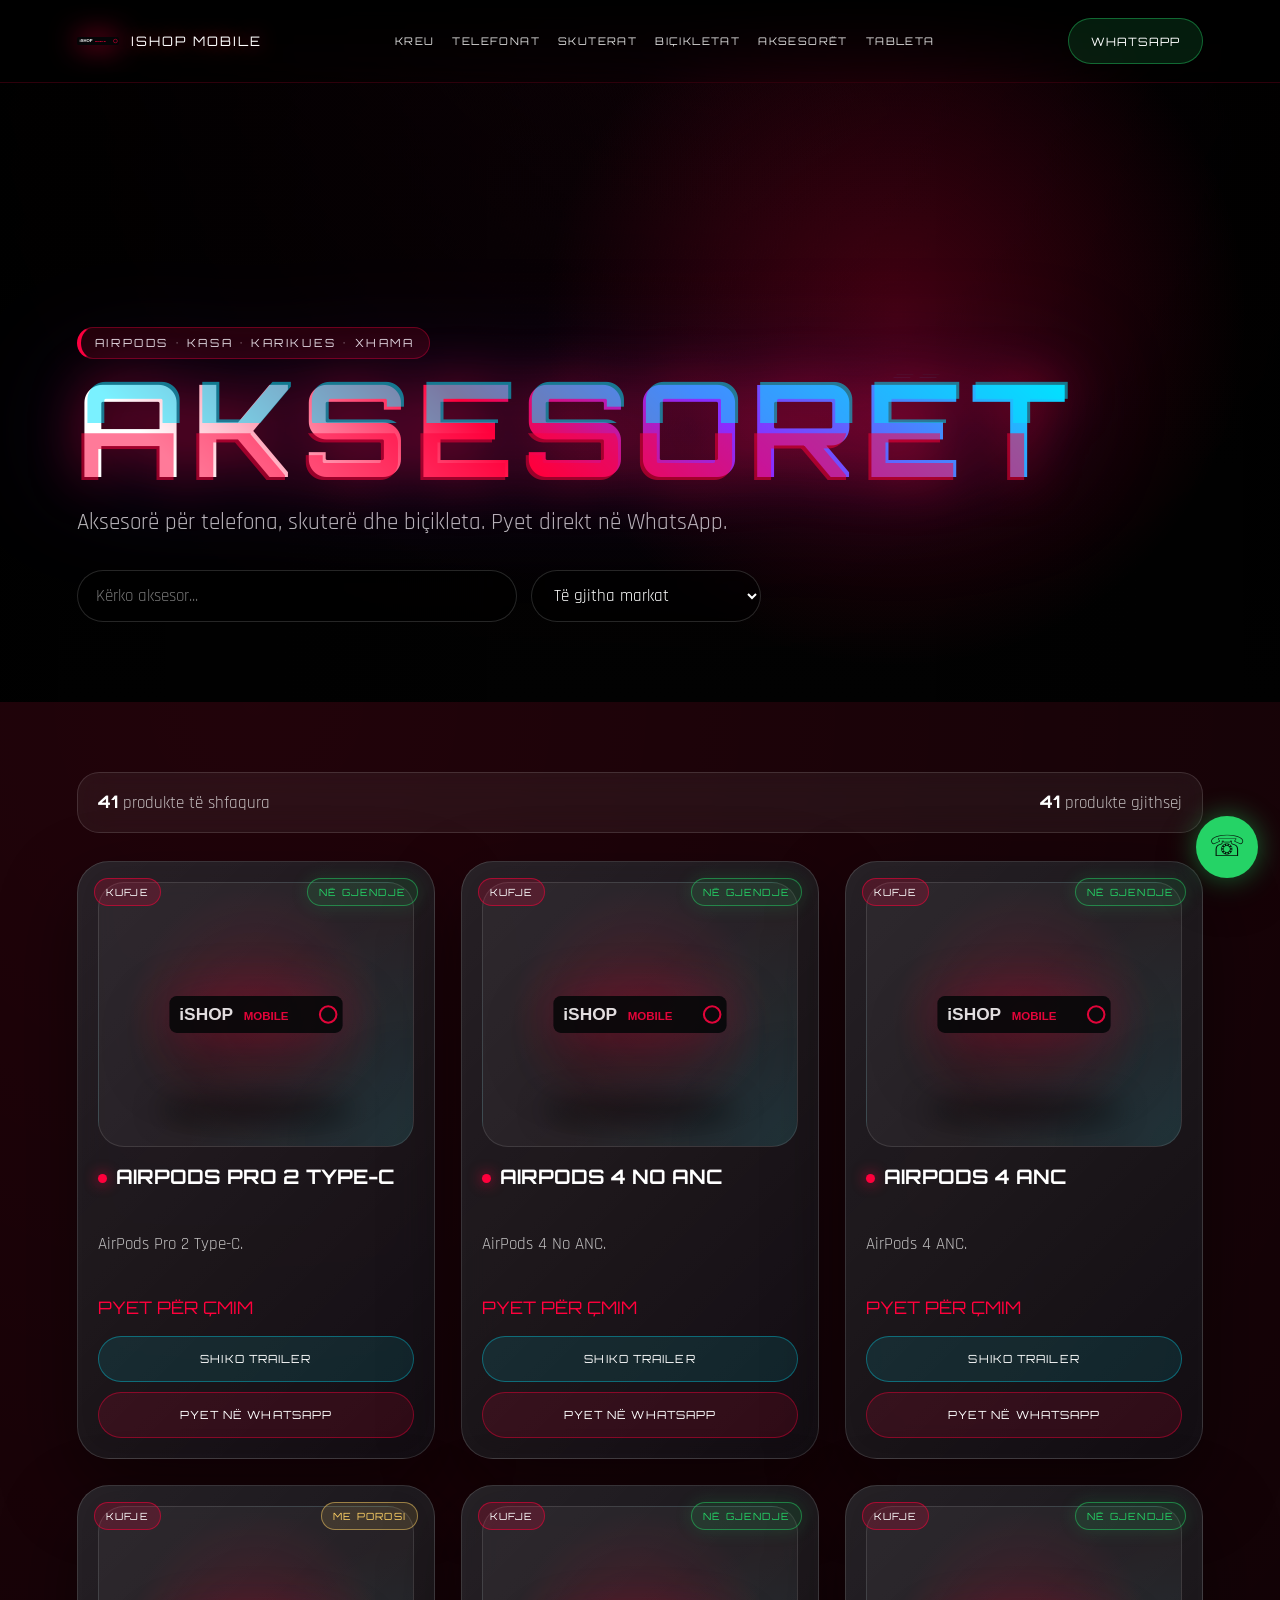
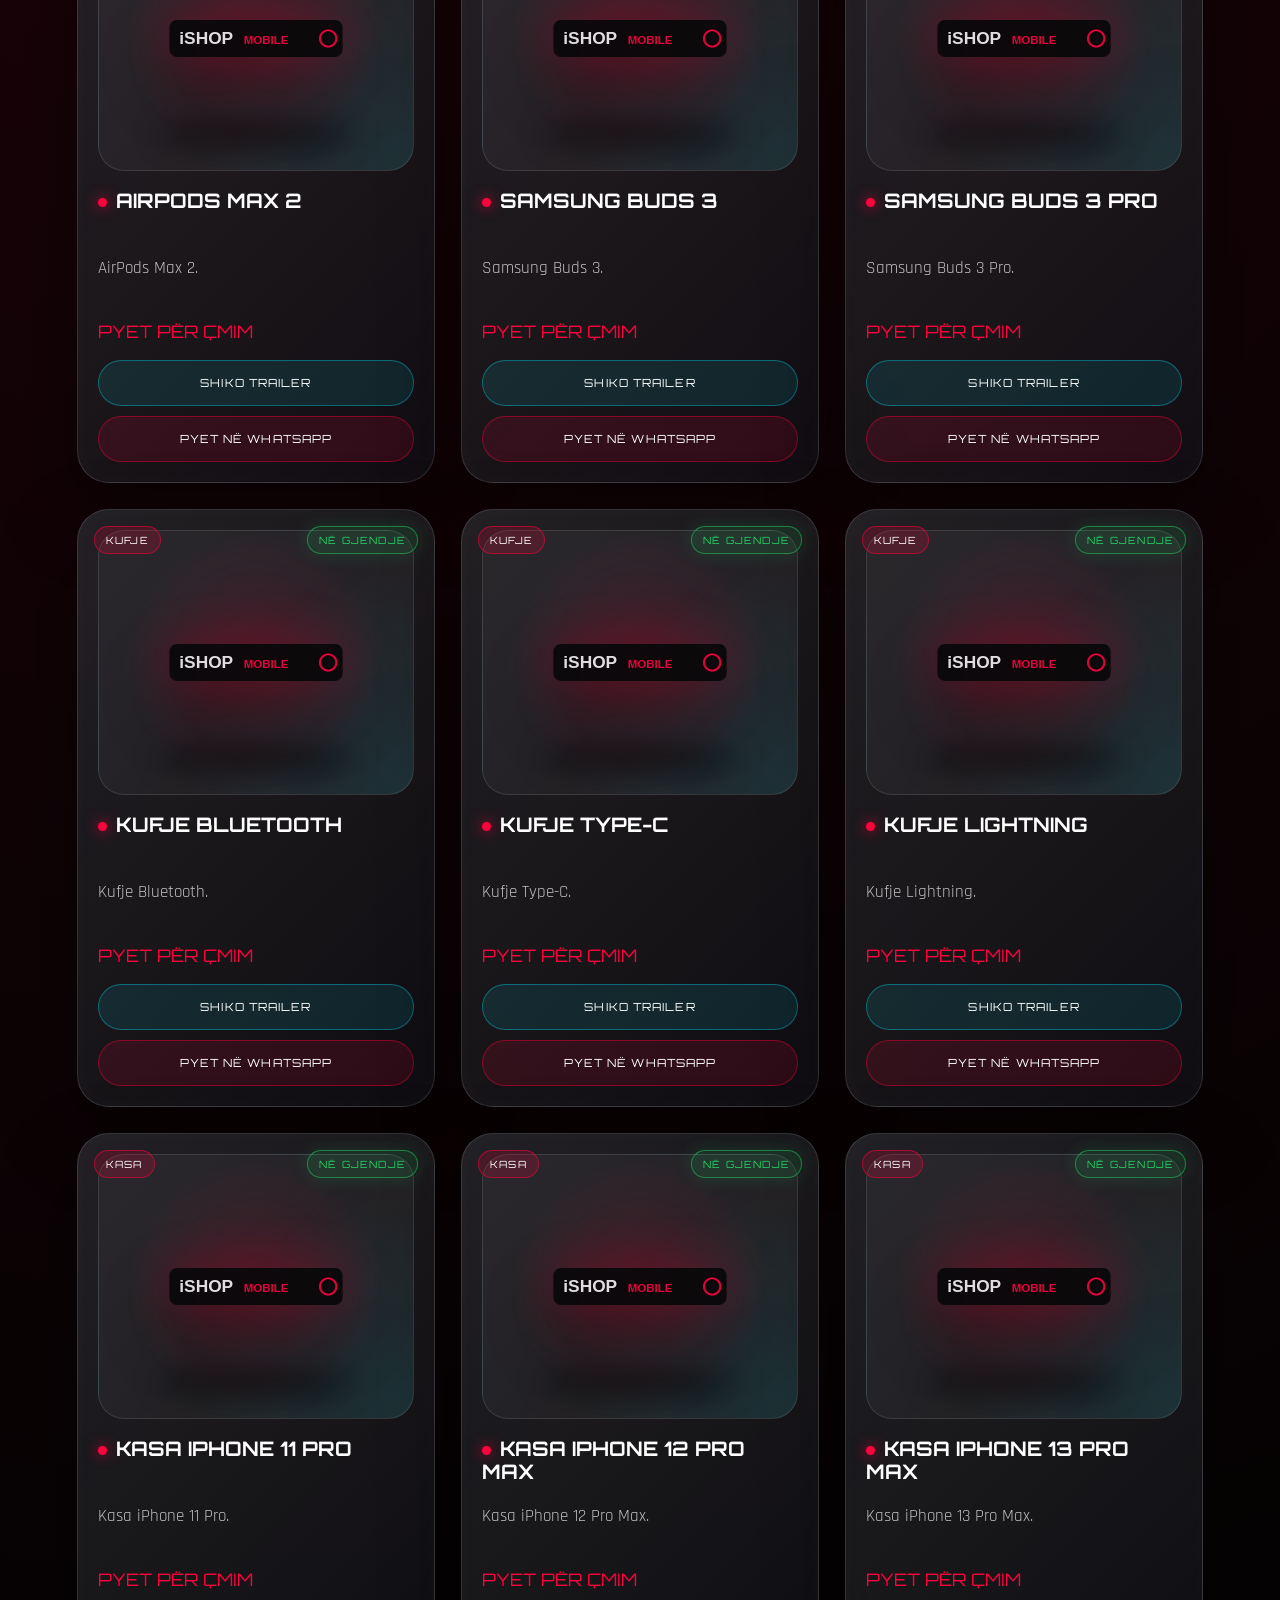
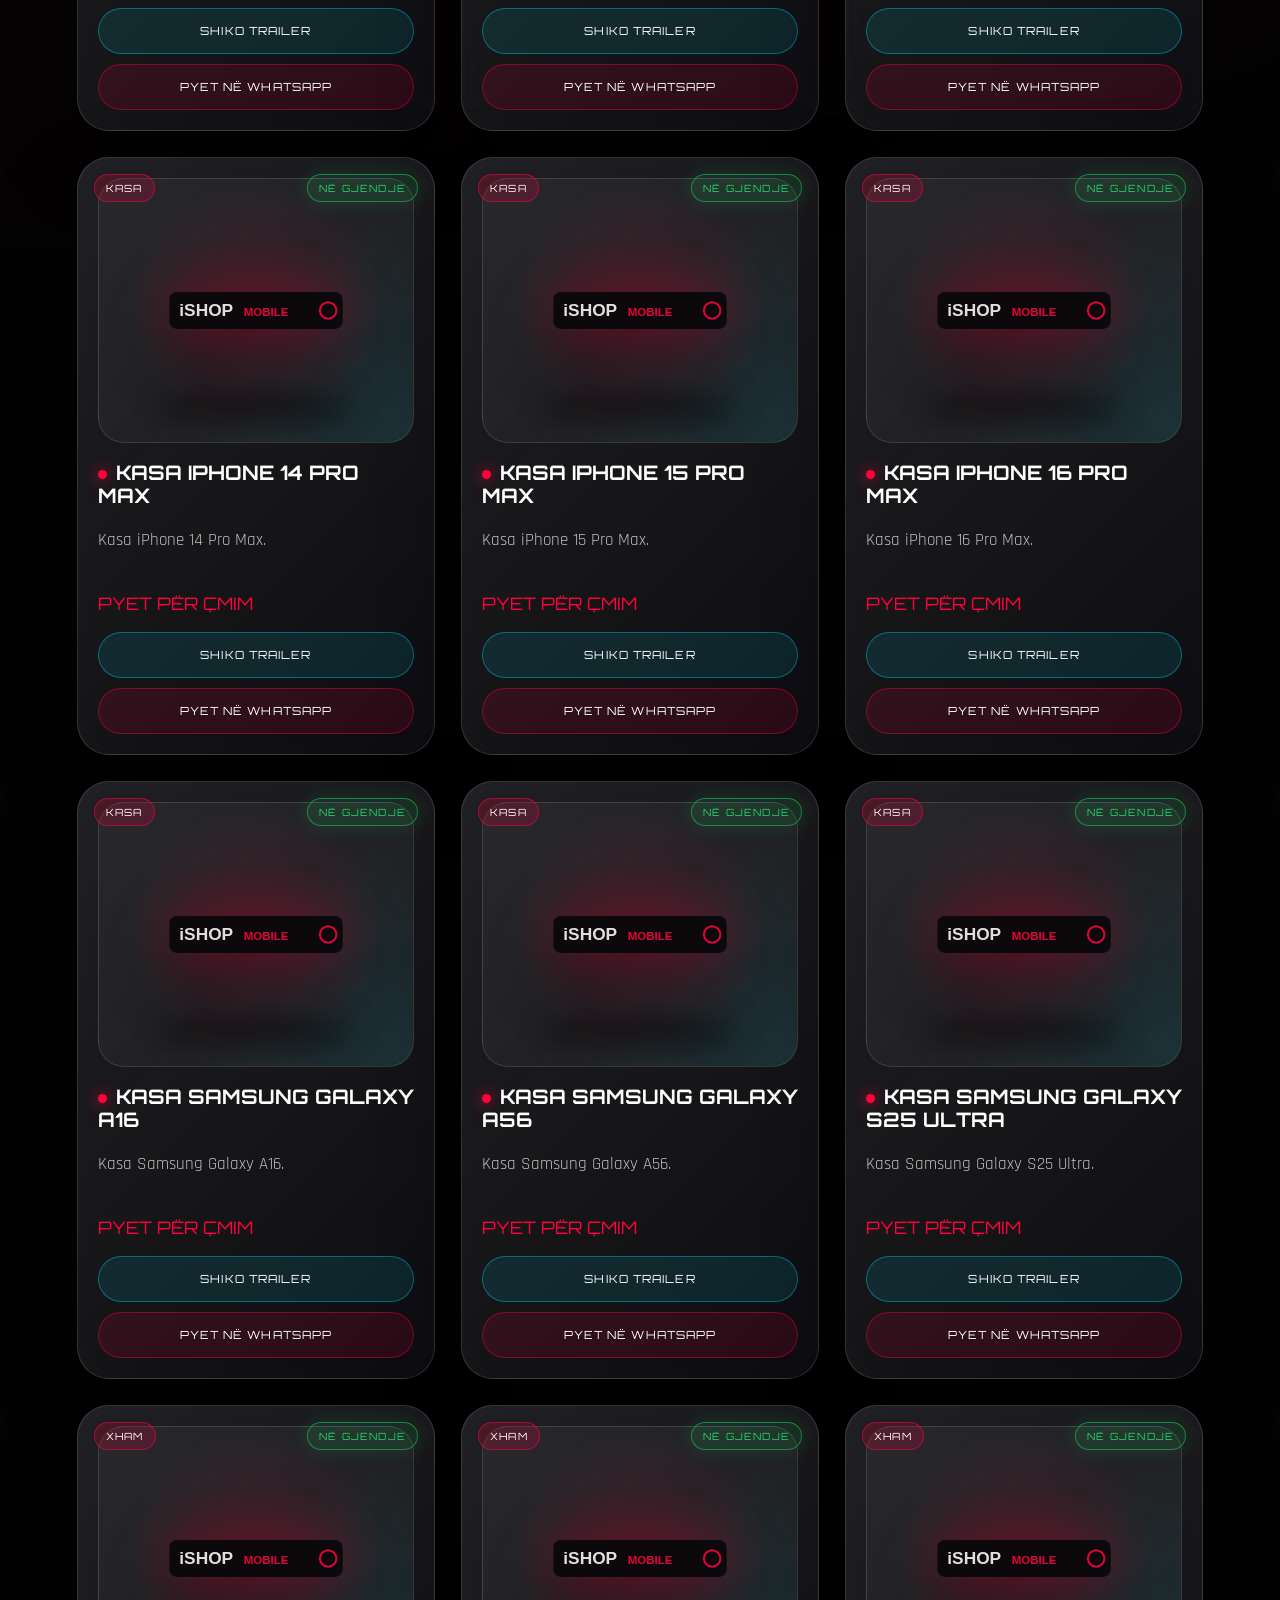
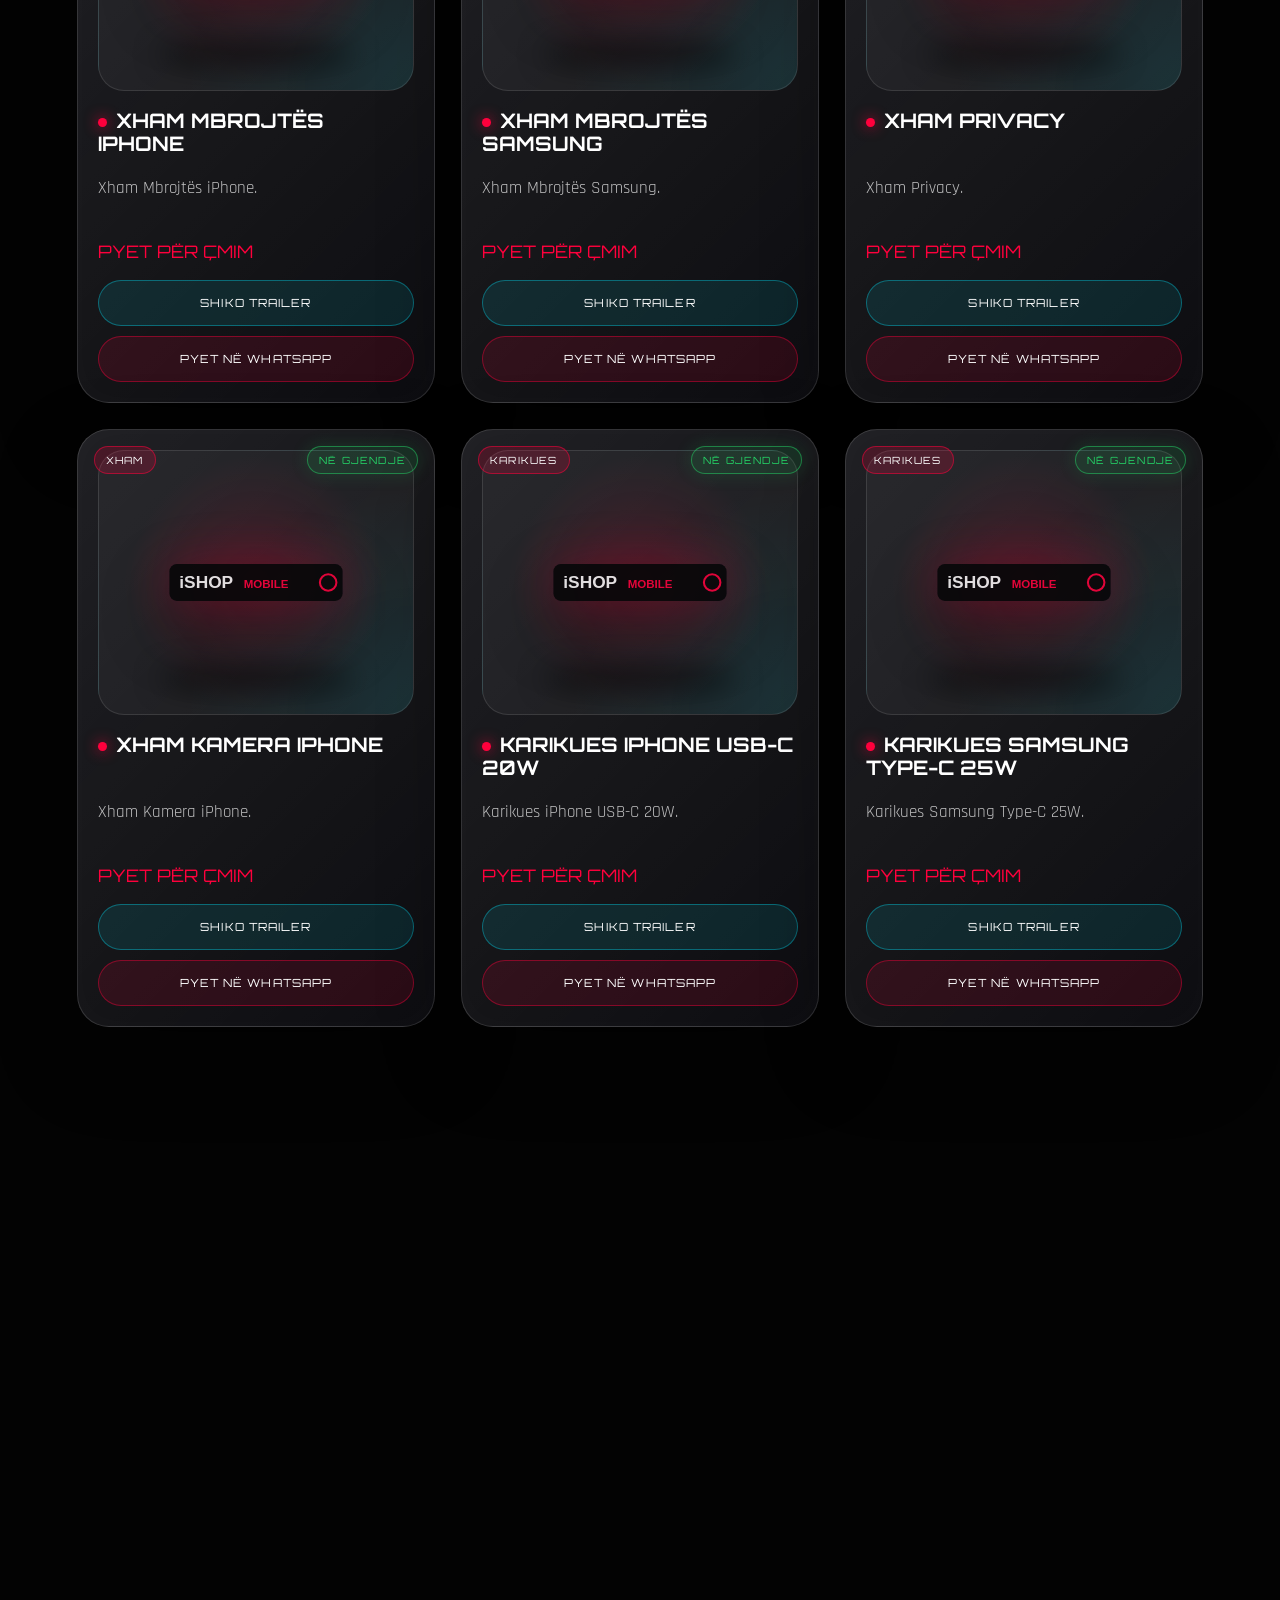
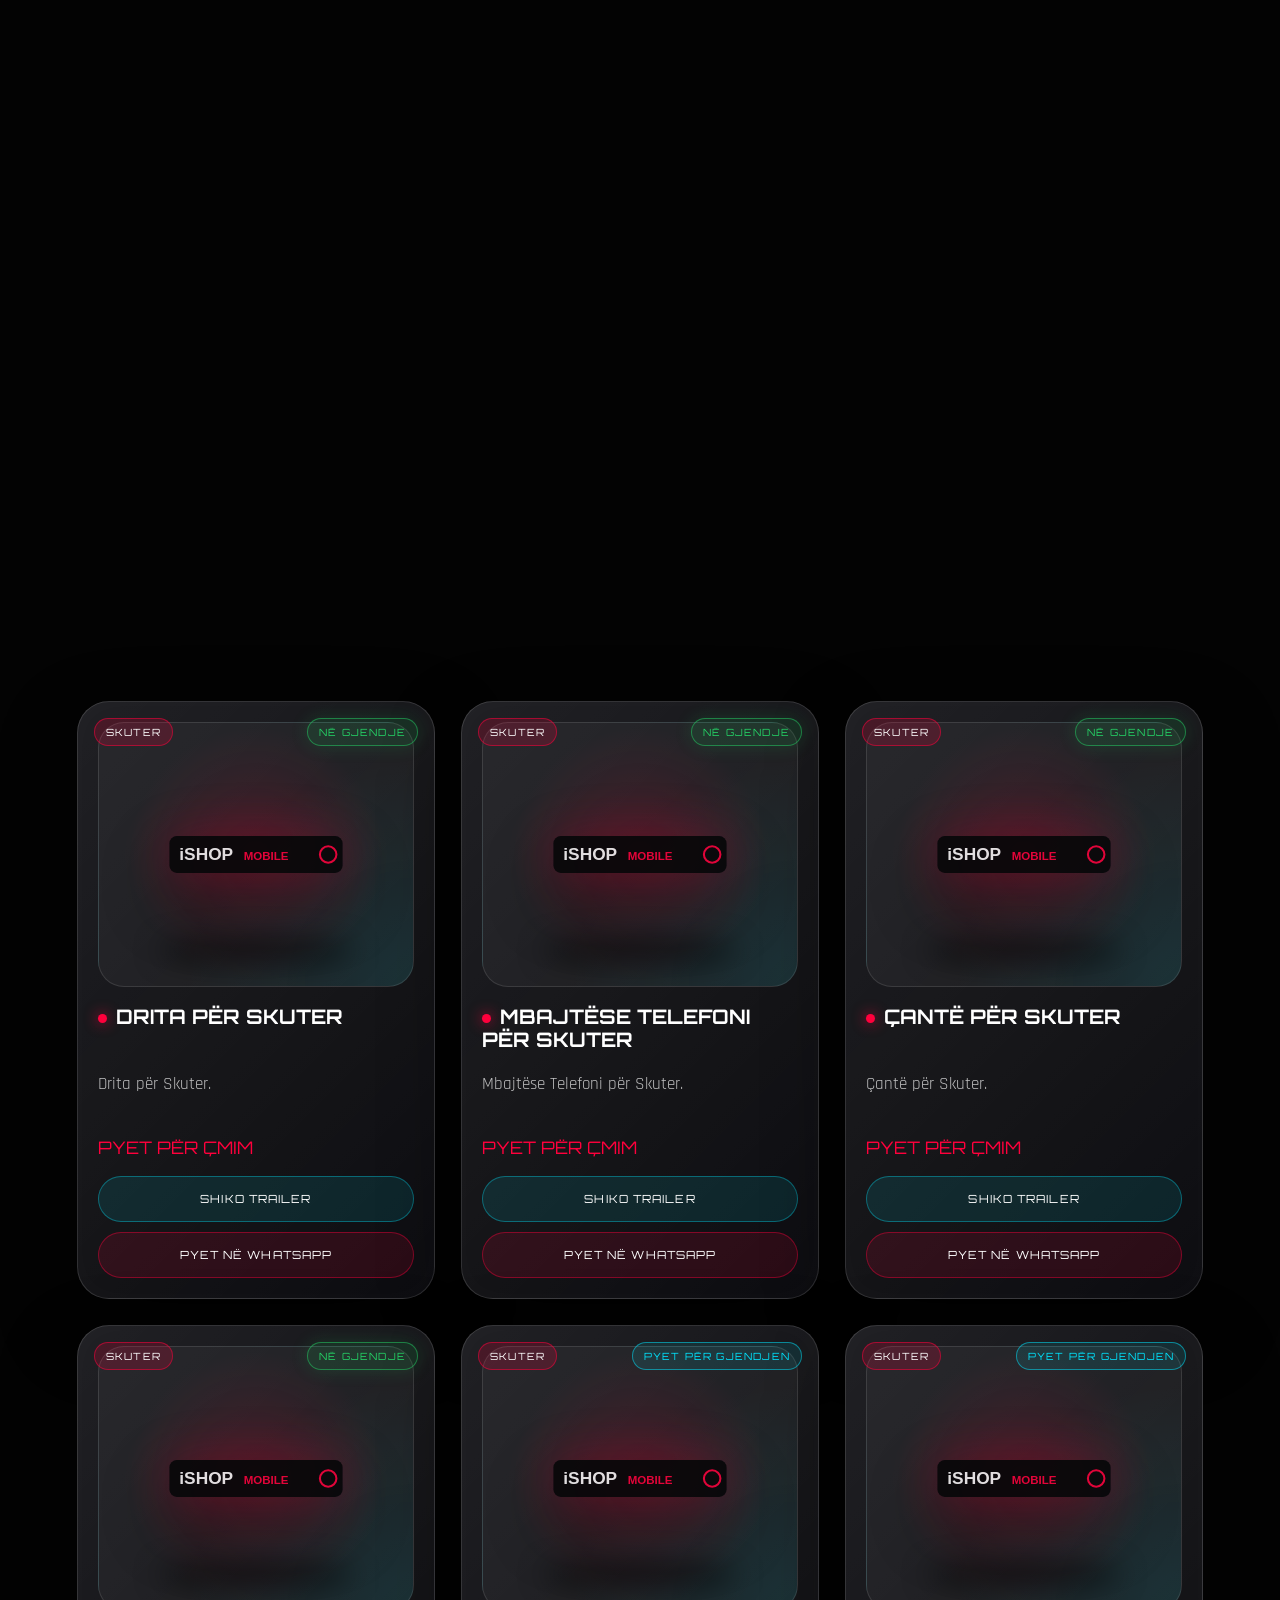
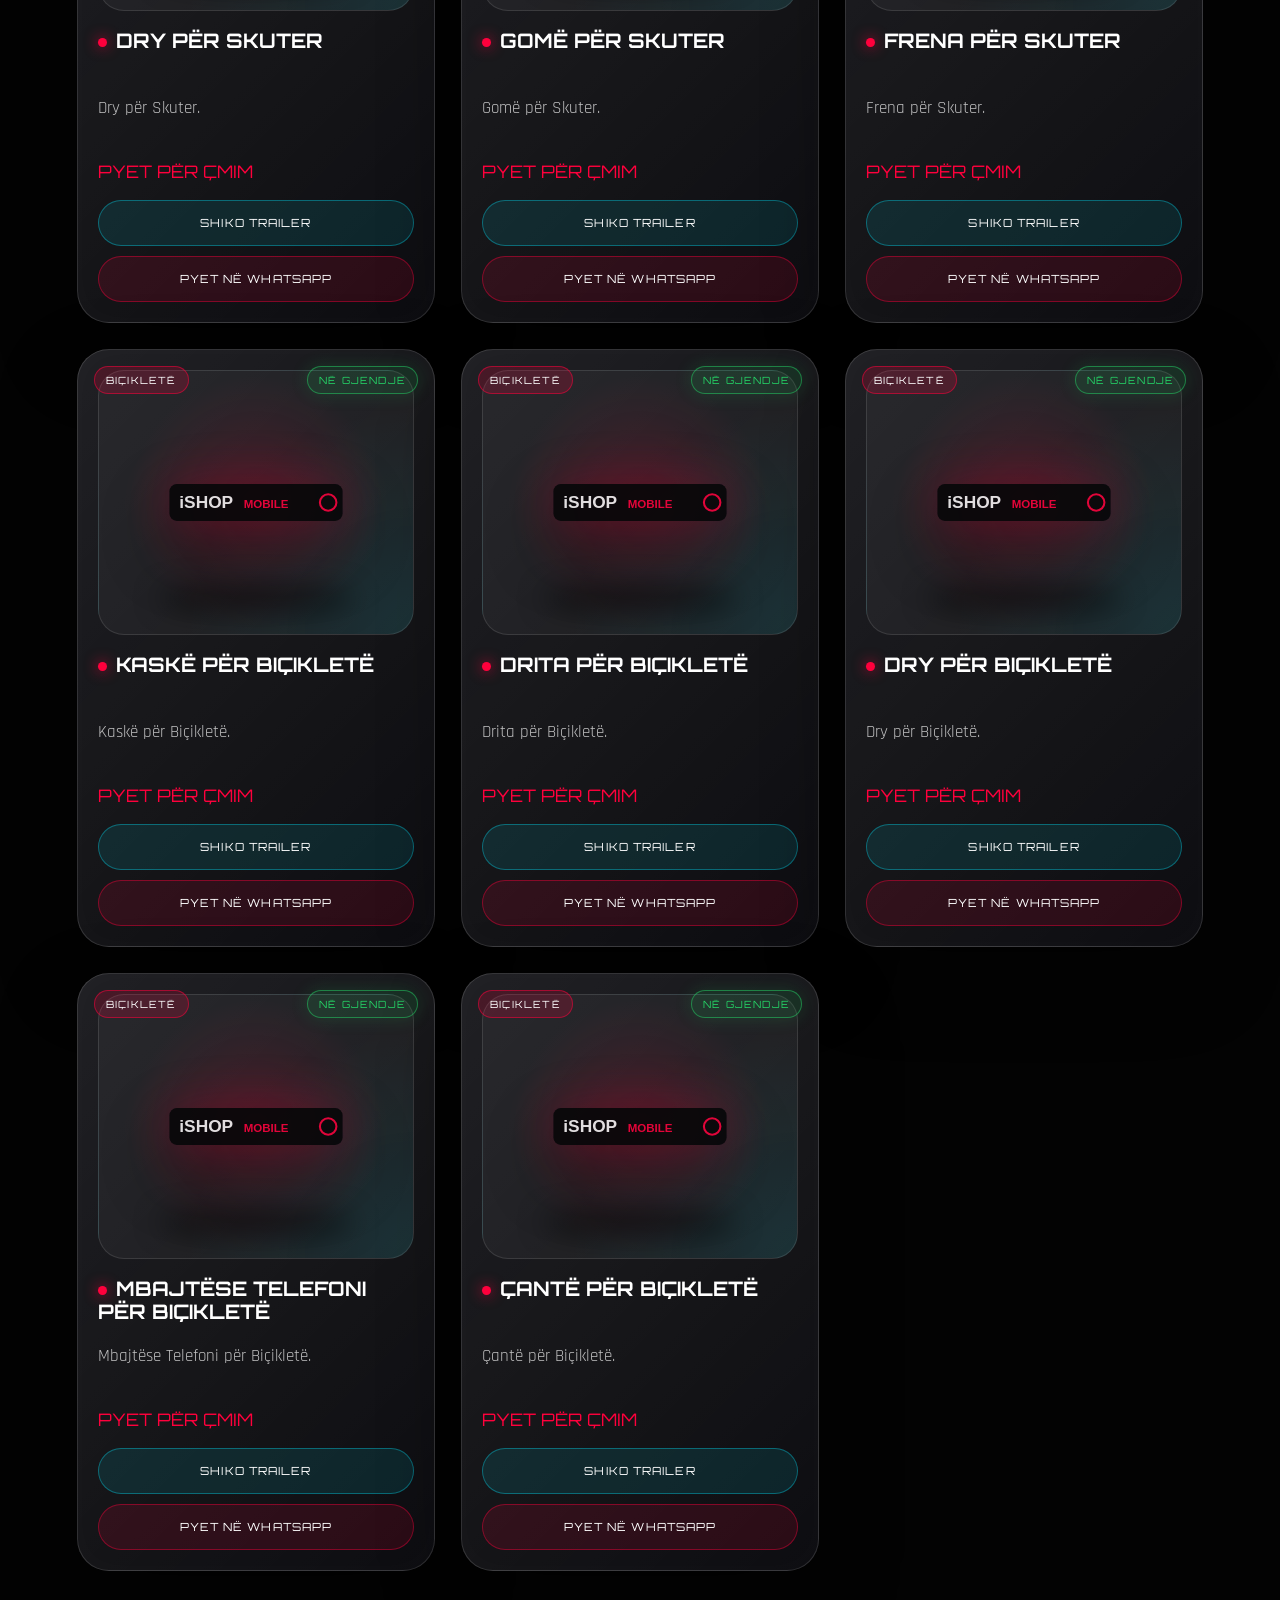
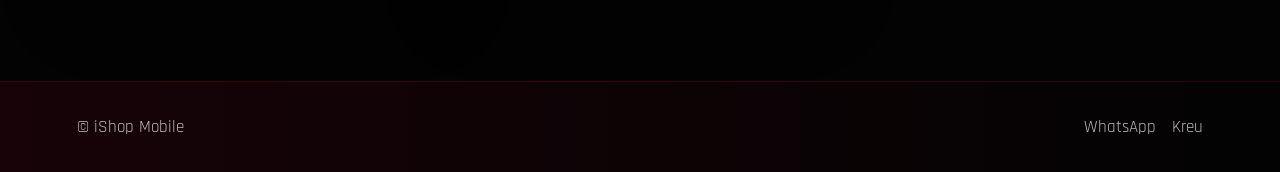
==== commit d4317db7: "web" ====
--- a/aksesoret.html
+++ b/aksesoret.html
@@ -4,37 +4,33 @@
     <meta charset="UTF-8">
     <meta name="viewport" content="width=device-width, initial-scale=1.0">
     <title>Aksesorët | iShop Mobile</title>
-    <meta name="description" content="Aksesorë telefoni, skuteri dhe biçiklete në iShop Mobile.">
+    <meta name="description" content="Aksesorë telefoni, skuteri dhe biçiklete te iShop Mobile.">
 
     <link rel="icon" type="image/png" href="images/favicon.png">
-    <link href="https://fonts.googleapis.com/css2?family=Orbitron:wght@700;900&family=Rajdhani:wght@500;700&display=swap" rel="stylesheet">
+    <link href="https://fonts.googleapis.com/css2?family=Orbitron:wght@700;800;900&family=Rajdhani:wght@500;600;700&display=swap" rel="stylesheet">
     <link rel="stylesheet" href="style.css">
 </head>
 
-<body id="top">
+<body id="top" class="catalog-page catalog-aksesoret">
+    <div class="site-noise"></div>
+    <div class="site-vignette"></div>
     <div class="scroll-progress" id="scrollProgress"></div>
-
-    <div class="rockstar-vignette"></div>
-    <div class="scan-lines"></div>
-    <div class="diagonal-noise"></div>
+    <div class="cursor-glow" id="cursorGlow"></div>
 
     <div class="preloader" id="preloader">
         <img src="images/logo.svg" alt="iShop Mobile">
-        <span>iShop Mobile</span>
+        <span>Aksesorët</span>
     </div>
 
-    <div class="particles-bg" id="particlesBg"></div>
-    <div class="cursor-glow" id="cursorGlow"></div>
-
-    <header class="site-header">
-        <a href="index.html" class="brand">
-            <img src="images/logo.svg" alt="iShop Mobile" class="logo-img">
+    <header class="trailer-header">
+        <a href="index.html" class="brand-lockup">
+            <img src="images/logo.svg" alt="iShop Mobile">
             <span>iShop Mobile</span>
         </a>
 
-        <button class="menu-toggle" aria-label="Hap menunë">☰</button>
+        <button class="menu-toggle" id="menuToggle" aria-label="Hap menunë">☰</button>
 
-        <nav class="main-nav">
+        <nav class="trailer-nav" id="trailerNav">
             <a href="index.html">Kreu</a>
             <a href="telefonat.html">Telefonat</a>
             <a href="skuterat.html">Skuterat</a>
@@ -43,39 +39,48 @@
             <a href="tableta.html">Tableta</a>
         </nav>
 
-        <a href="https://wa.me/355696666601" target="_blank" class="header-cta">WhatsApp</a>
+        <a href="https://wa.me/355696666601" target="_blank" class="nav-whatsapp">WhatsApp</a>
     </header>
 
-    <main class="page-container">
-        <section class="page-hero reveal glass-panel">
-            <p class="eyebrow">Kategoria</p>
-            <h1 class="glitch-title small-glitch" data-text="Aksesorët">Aksesorët</h1>
-            <p>
-                Kufje, kasa, xhama, karikues, kabllo dhe aksesorë për skuter/biçikletë.
-                Kliko produktin për detaje.
-            </p>
+    <main>
+        <section class="catalog-hero">
+            <div class="catalog-hero-bg">
+                <img src="images/story/accessories.jpg" alt="Aksesorët">
+            </div>
 
-            <div class="catalog-tools">
-                <input type="text" id="productSearch" placeholder="Kërko aksesor...">
-                <select id="brandFilter">
-                    <option value="all">Të gjitha markat</option>
-                </select>
+            <div class="catalog-hero-content">
+                <p class="hero-kicker">AirPods • Kasa • Karikues • Xhama</p>
+                <h1 class="mega-title small" data-text="AKSESORËT">AKSESORËT</h1>
+                <p>
+                    Aksesorë për telefona, skuterë dhe biçikleta. Pyet direkt në WhatsApp.
+                </p>
+
+                <div class="catalog-tools">
+                    <input type="text" id="productSearch" placeholder="Kërko aksesor...">
+                    <select id="brandFilter">
+                        <option value="all">Të gjitha markat</option>
+                    </select>
+                </div>
             </div>
         </section>
 
-        <div class="catalog-summary reveal" id="catalogSummary"></div>
-
-        <section class="products-grid" id="catalogGrid" data-category="aksesoret"></section>
+        <section class="catalog-body">
+            <div class="catalog-summary" id="catalogSummary"></div>
+            <div class="products-grid cinematic-grid" id="catalogGrid" data-category="aksesoret"></div>
+        </section>
     </main>
 
-    <div class="lightbox" id="imageLightbox">
-        <button class="lightbox-close" id="lightboxClose">×</button>
-        <img src="" alt="Produkt" id="lightboxImage">
-    </div>
+    <footer class="trailer-footer">
+        <p>© iShop Mobile</p>
+        <div>
+            <a href="https://wa.me/355696666601" target="_blank">WhatsApp</a>
+            <a href="index.html">Kreu</a>
+        </div>
+    </footer>
 
     <a href="https://wa.me/355696666601" target="_blank" class="floating-whatsapp">☏</a>
-    <button class="back-to-top" id="backToTop" aria-label="Kthehu lart">↑</button>
+    <button class="back-to-top" id="backToTop">↑</button>
 
-    <script src="script.js?v=9"></script>
+    <script src="script.js?v=10"></script>
 </body>
 </html>
--- a/style.css
+++ b/style.css
@@ -1,15 +1,19 @@
 :root {
     --red: #ff003c;
+    --red-dark: #8f001f;
     --blue: #00e5ff;
+    --purple: #8a2cff;
     --yellow: #ffd166;
+    --green: #25d366;
     --black: #030303;
-    --card: #0b0b11;
+    --black-soft: #090910;
+    --card: rgba(12, 12, 18, 0.76);
     --text: #ffffff;
-    --muted: #bfc1cf;
-    --line: rgba(255, 255, 255, 0.12);
-    --glass: rgba(255, 255, 255, 0.075);
-    --font-heading: 'Orbitron', sans-serif;
-    --font-body: 'Rajdhani', sans-serif;
+    --muted: rgba(255, 255, 255, 0.72);
+    --soft: rgba(255, 255, 255, 0.12);
+    --line: rgba(255, 255, 255, 0.14);
+    --heading: "Orbitron", sans-serif;
+    --body: "Rajdhani", sans-serif;
 }
 
 * {
@@ -23,15 +27,20 @@
 }
 
 body {
-    background:
-        radial-gradient(circle at top left, rgba(255, 0, 60, 0.18), transparent 30%),
-        radial-gradient(circle at bottom right, rgba(0, 229, 255, 0.10), transparent 30%),
-        radial-gradient(circle at center, rgba(255, 209, 102, 0.035), transparent 36%),
-        var(--black);
+    min-height: 100vh;
+    background:
+        radial-gradient(circle at 10% 10%, rgba(255, 0, 60, 0.18), transparent 34%),
+        radial-gradient(circle at 90% 20%, rgba(138, 44, 255, 0.14), transparent 32%),
+        radial-gradient(circle at 50% 100%, rgba(0, 229, 255, 0.10), transparent 35%),
+        #030303;
     color: var(--text);
-    font-family: var(--font-body);
-    font-size: 1.1rem;
+    font-family: var(--body);
+    font-size: 1.08rem;
     overflow-x: hidden;
+}
+
+body.no-scroll {
+    overflow: hidden;
 }
 
 a {
@@ -39,52 +48,83 @@
     text-decoration: none;
 }
 
+button,
+input,
+select {
+    font-family: inherit;
+}
+
 img {
     max-width: 100%;
     display: block;
+}
+
+.site-noise {
+    position: fixed;
+    inset: 0;
+    z-index: 2;
+    pointer-events: none;
+    opacity: 0.15;
+    background:
+        repeating-radial-gradient(circle at 20% 20%, rgba(255, 255, 255, 0.08) 0 1px, transparent 1px 3px),
+        repeating-linear-gradient(90deg, rgba(255, 255, 255, 0.02) 0 1px, transparent 1px 4px);
+    mix-blend-mode: overlay;
+}
+
+.site-vignette {
+    position: fixed;
+    inset: 0;
+    z-index: 3;
+    pointer-events: none;
+    background:
+        radial-gradient(circle at center, transparent 30%, rgba(0, 0, 0, 0.72) 100%),
+        linear-gradient(to bottom, rgba(0, 0, 0, 0.15), rgba(0, 0, 0, 0.64));
 }
 
 .scroll-progress {
     position: fixed;
     top: 0;
     left: 0;
+    z-index: 8000;
     width: 0%;
     height: 3px;
-    z-index: 6000;
-    background: linear-gradient(90deg, var(--red), var(--blue), var(--yellow), var(--red));
-    box-shadow:
-        0 0 14px rgba(255, 0, 60, 0.75),
-        0 0 24px rgba(0, 229, 255, 0.35);
-    transition: width 0.08s linear;
+    background: linear-gradient(90deg, var(--red), var(--purple), var(--blue), var(--red));
+    box-shadow: 0 0 22px rgba(255, 0, 60, 0.8);
+}
+
+.cursor-glow {
+    position: fixed;
+    z-index: 1;
+    width: 460px;
+    height: 460px;
+    pointer-events: none;
+    border-radius: 999px;
+    background:
+        radial-gradient(circle, rgba(255, 0, 60, 0.17), transparent 62%),
+        radial-gradient(circle, rgba(0, 229, 255, 0.08), transparent 70%);
+    transform: translate(-50%, -50%);
+    filter: blur(12px);
+    opacity: 0;
+    transition: opacity 0.25s ease;
+}
+
+body:hover .cursor-glow {
+    opacity: 1;
 }
 
 .preloader {
     position: fixed;
     inset: 0;
-    z-index: 5000;
+    z-index: 9000;
     display: grid;
     place-items: center;
     align-content: center;
-    gap: 18px;
-    background:
-        radial-gradient(circle at center, rgba(255, 0, 60, 0.18), transparent 35%),
-        radial-gradient(circle at top left, rgba(0, 229, 255, 0.10), transparent 35%),
+    gap: 20px;
+    background:
+        radial-gradient(circle at center, rgba(255, 0, 60, 0.22), transparent 38%),
+        radial-gradient(circle at 80% 30%, rgba(0, 229, 255, 0.12), transparent 34%),
         #030303;
     transition: opacity 0.55s ease, visibility 0.55s ease;
-}
-
-.preloader img {
-    width: 92px;
-    filter: drop-shadow(0 0 28px rgba(255, 0, 60, 0.75));
-    animation: logoPulse 1.25s ease-in-out infinite alternate;
-}
-
-.preloader span {
-    font-family: var(--font-heading);
-    letter-spacing: 4px;
-    text-transform: uppercase;
-    color: white;
-    font-size: 0.85rem;
 }
 
 .preloader.hide {
@@ -92,2005 +132,2029 @@
     visibility: hidden;
 }
 
+.preloader img {
+    width: 94px;
+    filter: drop-shadow(0 0 28px rgba(255, 0, 60, 0.88));
+    animation: logoPulse 1.15s ease-in-out infinite alternate;
+}
+
+.preloader span {
+    font-family: var(--heading);
+    text-transform: uppercase;
+    letter-spacing: 4px;
+    font-size: 0.8rem;
+}
+
 @keyframes logoPulse {
     from {
         transform: scale(0.92);
-        filter: drop-shadow(0 0 14px rgba(255, 0, 60, 0.45));
+        filter: drop-shadow(0 0 14px rgba(255, 0, 60, 0.55));
     }
 
     to {
         transform: scale(1.08);
-        filter: drop-shadow(0 0 34px rgba(255, 0, 60, 0.9));
-    }
-}
-
-.cursor-glow {
-    position: fixed;
-    width: 420px;
-    height: 420px;
-    border-radius: 50%;
-    pointer-events: none;
-    z-index: 1;
-    background:
-        radial-gradient(circle, rgba(255, 0, 60, 0.18), transparent 62%),
-        radial-gradient(circle, rgba(0, 229, 255, 0.08), transparent 70%);
-    transform: translate(-50%, -50%);
-    filter: blur(8px);
-    opacity: 0;
-    transition: opacity 0.25s ease;
-}
-
-body:hover .cursor-glow {
-    opacity: 1;
-}
-
-.particles-bg {
-    position: fixed;
-    inset: 0;
-    z-index: 0;
-    pointer-events: none;
-    overflow: hidden;
-}
-
-.particle {
-    position: absolute;
-    width: 3px;
-    height: 3px;
-    border-radius: 50%;
-    background: rgba(255, 0, 60, 0.7);
-    box-shadow: 0 0 14px rgba(255, 0, 60, 0.8);
-    animation: floatParticle linear infinite;
-}
-
-.particle:nth-child(even) {
-    background: rgba(0, 229, 255, 0.7);
-    box-shadow: 0 0 14px rgba(0, 229, 255, 0.8);
-}
-
-@keyframes floatParticle {
-    from {
-        transform: translateY(110vh) scale(0.4);
-        opacity: 0;
-    }
-
-    15% {
-        opacity: 1;
-    }
-
-    to {
-        transform: translateY(-10vh) scale(1);
-        opacity: 0;
-    }
-}
-
-.rockstar-vignette {
-    position: fixed;
-    inset: 0;
-    z-index: 2;
-    pointer-events: none;
-    background:
-        radial-gradient(circle at center, transparent 35%, rgba(0, 0, 0, 0.62) 100%),
-        radial-gradient(circle at top left, rgba(255, 0, 60, 0.18), transparent 38%),
-        radial-gradient(circle at bottom right, rgba(0, 229, 255, 0.10), transparent 36%);
-    mix-blend-mode: screen;
-    opacity: 0.72;
-}
-
-.scan-lines {
-    position: fixed;
-    inset: 0;
-    z-index: 3;
-    pointer-events: none;
-    background:
-        repeating-linear-gradient(
-            to bottom,
-            rgba(255, 255, 255, 0.035) 0px,
-            rgba(255, 255, 255, 0.035) 1px,
-            transparent 1px,
-            transparent 5px
-        );
-    opacity: 0.16;
-    mix-blend-mode: overlay;
-}
-
-.diagonal-noise {
-    position: fixed;
-    inset: -30%;
-    z-index: 1;
-    pointer-events: none;
-    background:
-        linear-gradient(
-            115deg,
-            transparent 0%,
-            transparent 32%,
-            rgba(255, 0, 60, 0.08) 43%,
-            transparent 54%,
-            transparent 100%
-        );
-    animation: diagonalMove 9s linear infinite;
-    opacity: 0.8;
-}
-
-@keyframes diagonalMove {
-    from {
-        transform: translateX(-12%) translateY(4%);
-    }
-
-    to {
-        transform: translateX(12%) translateY(-4%);
-    }
-}
-
-.site-header,
-main,
-.site-footer,
-.floating-whatsapp,
-.back-to-top,
-.lightbox {
-    position: relative;
-}
-
-.site-header,
-.floating-whatsapp,
-.back-to-top,
-.lightbox {
-    z-index: 1000;
-}
-
-main,
-.site-footer {
-    z-index: 10;
-}
-
-.site-header {
+        filter: drop-shadow(0 0 34px rgba(255, 0, 60, 1));
+    }
+}
+
+.trailer-header {
     position: fixed;
     top: 0;
     left: 0;
+    z-index: 6000;
     width: 100%;
     min-height: 78px;
-    z-index: 1000;
     padding: 18px 6%;
     display: flex;
     align-items: center;
     justify-content: space-between;
-    gap: 22px;
+    gap: 18px;
+    background:
+        linear-gradient(to bottom, rgba(0, 0, 0, 0.96), rgba(0, 0, 0, 0.54), transparent);
     border-bottom: 1px solid rgba(255, 0, 60, 0.18);
-    background:
-        linear-gradient(to bottom, rgba(0, 0, 0, 0.96), rgba(0, 0, 0, 0.58), transparent);
-    backdrop-filter: blur(14px);
-}
-
-.brand {
+    backdrop-filter: blur(16px);
+}
+
+.brand-lockup {
     display: flex;
     align-items: center;
     gap: 12px;
-    font-family: var(--font-heading);
+    font-family: var(--heading);
     text-transform: uppercase;
-    font-size: 0.85rem;
     letter-spacing: 2px;
-}
-
-.brand span {
-    text-shadow:
-        0 0 12px rgba(255, 0, 60, 0.65),
-        0 0 28px rgba(255, 0, 60, 0.28);
-}
-
-.logo-img {
+    font-size: 0.82rem;
+}
+
+.brand-lockup img {
+    width: 42px;
     height: 42px;
-    filter: drop-shadow(0 0 10px var(--red));
-}
-
-.main-nav {
+    object-fit: contain;
+    filter: drop-shadow(0 0 14px rgba(255, 0, 60, 0.9));
+}
+
+.brand-lockup span {
+    text-shadow: 0 0 18px rgba(255, 0, 60, 0.7);
+}
+
+.trailer-nav {
     display: flex;
     align-items: center;
     gap: 18px;
 }
 
-.main-nav a {
-    font-family: var(--font-heading);
+.trailer-nav a {
+    font-family: var(--heading);
     font-size: 0.66rem;
+    letter-spacing: 1.4px;
     text-transform: uppercase;
-    letter-spacing: 1.2px;
-    transition: 0.25s;
-}
-
-.main-nav a:hover {
+    color: rgba(255, 255, 255, 0.86);
+    transition: 0.25s ease;
+}
+
+.trailer-nav a:hover {
     color: var(--red);
-    text-shadow: 0 0 14px var(--red);
-}
-
-.header-cta {
-    border: 1px solid rgba(255, 0, 60, 0.6);
-    border-radius: 6px;
-    padding: 10px 18px;
-    font-family: var(--font-heading);
-    font-size: 0.75rem;
-    transition: 0.25s;
-    transform: skewX(-6deg);
-    position: relative;
-    overflow: hidden;
-}
-
-.header-cta:hover {
-    background: var(--red);
-    transform: skewX(-6deg) translateY(-2px);
-}
-
-.menu-toggle {
-    display: none;
-    background: transparent;
-    color: #fff;
-    border: 1px solid var(--line);
-    border-radius: 10px;
-    padding: 8px 12px;
-    font-size: 1.3rem;
-    cursor: pointer;
-}
-
-.cinematic-section {
-    position: relative;
-    min-height: 140vh;
-    overflow: hidden;
-}
-
-.hero-cinematic {
-    min-height: 150vh;
-}
-
-.cinematic-sticky {
-    position: sticky;
-    top: 0;
-    height: 100vh;
-    display: grid;
-    place-items: center;
-    overflow: hidden;
-}
-
-.cinematic-bg {
-    position: absolute;
-    inset: 0;
-    background-size: cover;
-    background-position: center;
-    transform: scale(1.12);
-    opacity: 0.68;
-    filter: contrast(1.08) saturate(1.1);
-}
-
-.cinematic-overlay {
-    position: absolute;
-    inset: 0;
-    background:
-        linear-gradient(to bottom, rgba(0, 0, 0, 0.35), rgba(0, 0, 0, 0.88)),
-        radial-gradient(circle at center, rgba(255, 0, 60, 0.2), transparent 55%);
-    z-index: 1;
-}
-
-.cinematic-content {
-    position: relative;
-    z-index: 2;
-    text-align: left;
-    margin-left: 7%;
-    width: min(1100px, 86%);
-}
-
-.cinematic-content h1,
-.cinematic-content h2 {
-    font-family: var(--font-heading);
-    font-size: clamp(4rem, 12vw, 10rem);
-    line-height: 0.78;
-    text-transform: uppercase;
-    letter-spacing: 8px;
-    background: linear-gradient(45deg, var(--red), #fff 55%, var(--blue));
-    -webkit-background-clip: text;
-    -webkit-text-fill-color: transparent;
-    filter: drop-shadow(0 0 32px rgba(255, 0, 60, 0.55));
-}
-
-.cinematic-content h1 {
-    position: relative;
-    display: inline-block;
-}
-
-.cinematic-content h1::after {
-    content: "TECH STORE";
-    position: absolute;
-    left: 8px;
-    bottom: -32px;
-    font-family: var(--font-heading);
-    font-size: clamp(0.85rem, 2vw, 1.4rem);
-    letter-spacing: 8px;
-    color: rgba(255, 255, 255, 0.88);
-    -webkit-text-fill-color: rgba(255, 255, 255, 0.88);
-    text-shadow: 0 0 18px rgba(255, 0, 60, 0.65);
-}
-
-.cinematic-content p {
-    max-width: 620px;
-    margin-left: 0;
-    margin-top: 58px;
-    padding-left: 18px;
-    border-left: 3px solid var(--red);
-    color: rgba(255, 255, 255, 0.78);
-    font-size: clamp(1.1rem, 2vw, 1.45rem);
-    line-height: 1.55;
-}
-
-.cinematic-kicker,
-.eyebrow {
-    display: inline-block;
-    color: #fff;
-    font-family: var(--font-heading);
-    font-size: 0.75rem;
-    text-transform: uppercase;
-    letter-spacing: 4px;
-    margin-bottom: 18px;
-    background: rgba(255, 0, 60, 0.18);
-    border-left: 3px solid var(--red);
-    padding: 7px 12px;
-}
-
-.cinematic-kicker {
-    border: 1px solid rgba(255, 0, 60, 0.32);
-    border-left: 3px solid var(--red);
-    border-radius: 4px;
-    box-shadow: 0 0 24px rgba(255, 0, 60, 0.18);
-}
-
-.gta-fade-mask {
-    position: absolute;
-    inset: auto 0 0 0;
-    height: 22vh;
-    background: linear-gradient(to bottom, transparent, var(--black));
-    z-index: 3;
-}
-
-.glitch-title {
-    position: relative;
-}
-
-.glitch-title::before,
-.glitch-title::after {
-    content: attr(data-text);
-    position: absolute;
-    inset: 0;
-    pointer-events: none;
-    opacity: 0.65;
-}
-
-.glitch-title::before {
-    color: var(--blue);
-    transform: translate(3px, -2px);
-    clip-path: inset(0 0 55% 0);
-    animation: glitchTop 2.1s infinite linear alternate-reverse;
-}
-
-.glitch-title::after {
-    color: var(--red);
-    transform: translate(-3px, 2px);
-    clip-path: inset(55% 0 0 0);
-    animation: glitchBottom 1.7s infinite linear alternate-reverse;
-}
-
-.small-glitch {
-    display: inline-block;
-}
-
-.small-glitch::before,
-.small-glitch::after {
-    -webkit-text-fill-color: initial;
-}
-
-@keyframes glitchTop {
-    0% { transform: translate(2px, -2px); }
-    20% { transform: translate(-2px, -1px); }
-    40% { transform: translate(4px, -3px); }
-    60% { transform: translate(-3px, 1px); }
-    80% { transform: translate(2px, -1px); }
-    100% { transform: translate(-1px, -2px); }
-}
-
-@keyframes glitchBottom {
-    0% { transform: translate(-2px, 2px); }
-    25% { transform: translate(3px, 1px); }
-    50% { transform: translate(-4px, 3px); }
-    75% { transform: translate(2px, -1px); }
-    100% { transform: translate(-2px, 2px); }
-}
-
-#typingText::after {
-    content: "|";
-    color: var(--red);
-    margin-left: 4px;
-    animation: typingBlink 0.75s infinite;
-}
-
-@keyframes typingBlink {
-    0%, 50% { opacity: 1; }
-    51%, 100% { opacity: 0; }
-}
-
-.hero-buttons {
-    display: flex;
-    justify-content: flex-start;
-    gap: 16px;
-    margin-top: 32px;
-    flex-wrap: wrap;
-}
-
-.primary-btn,
-.secondary-btn {
+    text-shadow: 0 0 18px rgba(255, 0, 60, 0.8);
+}
+
+.nav-whatsapp,
+.cinematic-btn {
     display: inline-flex;
     align-items: center;
     justify-content: center;
-    min-width: 170px;
-    padding: 14px 22px;
-    border-radius: 6px;
-    font-family: var(--font-heading);
-    font-size: 0.78rem;
+    min-height: 46px;
+    padding: 13px 22px;
+    border-radius: 999px;
+    font-family: var(--heading);
     text-transform: uppercase;
-    letter-spacing: 1.4px;
-    transition: 0.25s;
-    transform: skewX(-6deg);
+    letter-spacing: 1.2px;
+    font-size: 0.72rem;
     position: relative;
     overflow: hidden;
-}
-
-.primary-btn {
-    background: linear-gradient(135deg, #ff003c, #9d001f);
-    color: white;
+    transition: transform 0.25s ease, box-shadow 0.25s ease, background 0.25s ease;
+}
+
+.nav-whatsapp {
+    border: 1px solid rgba(37, 211, 102, 0.42);
+    background: rgba(37, 211, 102, 0.13);
+    color: #ffffff;
+}
+
+.nav-whatsapp:hover {
+    transform: translateY(-2px);
+    background: var(--green);
+    color: #03120a;
+    box-shadow: 0 0 28px rgba(37, 211, 102, 0.4);
+}
+
+.cinematic-btn.primary {
+    border: none;
+    background: linear-gradient(135deg, var(--red), var(--red-dark));
+    color: #fff;
     box-shadow:
-        0 0 24px rgba(255, 0, 60, 0.38),
-        inset 0 0 16px rgba(255, 255, 255, 0.12);
-}
-
-.secondary-btn {
-    border: 1px solid rgba(255, 0, 60, 0.35);
+        0 0 30px rgba(255, 0, 60, 0.34),
+        inset 0 0 22px rgba(255, 255, 255, 0.08);
+}
+
+.cinematic-btn.ghost {
+    border: 1px solid rgba(255, 255, 255, 0.18);
     background: rgba(255, 255, 255, 0.06);
     color: #fff;
 }
 
-.primary-btn:hover,
-.secondary-btn:hover {
-    transform: skewX(-6deg) translateY(-3px);
-}
-
-.primary-btn::after,
-.secondary-btn::after,
-.header-cta::after {
+.cinematic-btn:hover {
+    transform: translateY(-3px) scale(1.02);
+}
+
+.cinematic-btn::after,
+.nav-whatsapp::after {
     content: "";
     position: absolute;
     top: 0;
     left: -120%;
     width: 70%;
     height: 100%;
-    background: linear-gradient(110deg, transparent, rgba(255, 255, 255, 0.32), transparent);
-    transform: skewX(-18deg);
-    transition: 0.6s ease;
-}
-
-.primary-btn:hover::after,
-.secondary-btn:hover::after,
-.header-cta:hover::after {
-    left: 130%;
-}
-
-.section {
-    position: relative;
-    z-index: 5;
-    padding: 90px 7%;
-    background: var(--black);
+    background: linear-gradient(110deg, transparent, rgba(255, 255, 255, 0.38), transparent);
+    transform: skewX(-20deg);
+    transition: left 0.65s ease;
+}
+
+.cinematic-btn:hover::after,
+.nav-whatsapp:hover::after {
+    left: 135%;
+}
+
+.menu-toggle {
+    display: none;
+    border: 1px solid var(--line);
+    border-radius: 12px;
+    background: rgba(255, 255, 255, 0.06);
+    color: #fff;
+    font-size: 1.4rem;
+    padding: 8px 13px;
+    cursor: pointer;
+}
+
+main,
+.trailer-footer,
+.floating-whatsapp,
+.back-to-top {
+    position: relative;
+    z-index: 10;
+}
+
+.trailer-hero {
+    position: relative;
+    min-height: 100vh;
+    display: grid;
+    place-items: center;
     overflow: hidden;
-}
-
-.section::before {
-    content: "";
-    position: absolute;
+    isolation: isolate;
+}
+
+.hero-bg {
+    position: absolute;
+    inset: 0;
+    z-index: 0;
+}
+
+.hero-bg img {
+    width: 100%;
+    height: 100%;
+    object-fit: cover;
+    transform: scale(1.12);
+    opacity: 0.64;
+    filter: contrast(1.08) saturate(1.18);
+}
+
+.hero-shade {
+    position: absolute;
+    inset: 0;
+    z-index: 1;
+    background:
+        radial-gradient(circle at center, rgba(255, 0, 60, 0.20), transparent 44%),
+        linear-gradient(to bottom, rgba(0, 0, 0, 0.22), rgba(0, 0, 0, 0.88)),
+        linear-gradient(90deg, rgba(0, 0, 0, 0.82), transparent 48%, rgba(0, 0, 0, 0.72));
+}
+
+.hero-center {
+    position: relative;
+    z-index: 3;
+    width: min(1180px, 88%);
+    text-align: center;
+    padding-top: 60px;
+}
+
+.hero-kicker,
+.eyebrow {
+    display: inline-flex;
+    align-items: center;
+    gap: 8px;
+    margin-bottom: 18px;
+    border: 1px solid rgba(255, 0, 60, 0.34);
+    border-left: 4px solid var(--red);
+    border-radius: 999px;
+    background: rgba(255, 0, 60, 0.13);
+    padding: 8px 14px;
+    color: rgba(255, 255, 255, 0.88);
+    font-family: var(--heading);
+    font-size: 0.7rem;
+    letter-spacing: 2.6px;
+    text-transform: uppercase;
+}
+
+.mega-title {
+    position: relative;
+    display: inline-block;
+    font-family: var(--heading);
+    font-size: clamp(4rem, 13vw, 11.5rem);
+    line-height: 0.8;
+    letter-spacing: 8px;
+    text-transform: uppercase;
+    background: linear-gradient(45deg, #fff 10%, var(--red) 42%, var(--purple) 64%, var(--blue) 100%);
+    -webkit-background-clip: text;
+    -webkit-text-fill-color: transparent;
+    filter:
+        drop-shadow(0 0 26px rgba(255, 0, 60, 0.48))
+        drop-shadow(0 0 54px rgba(138, 44, 255, 0.25));
+}
+
+.mega-title.small {
+    font-size: clamp(3rem, 10vw, 8.5rem);
+}
+
+.mega-title::before,
+.mega-title::after {
+    content: attr(data-text);
+    position: absolute;
+    inset: 0;
+    pointer-events: none;
+    -webkit-text-fill-color: initial;
+    opacity: 0.52;
+}
+
+.mega-title::before {
+    color: var(--blue);
+    transform: translate(3px, -3px);
+    clip-path: inset(0 0 52% 0);
+    animation: glitchTop 2.2s linear infinite alternate-reverse;
+}
+
+.mega-title::after {
+    color: var(--red);
+    transform: translate(-3px, 3px);
+    clip-path: inset(52% 0 0 0);
+    animation: glitchBottom 1.7s linear infinite alternate-reverse;
+}
+
+@keyframes glitchTop {
+    0% { transform: translate(2px, -2px); }
+    25% { transform: translate(-2px, -1px); }
+    50% { transform: translate(5px, -3px); }
+    75% { transform: translate(-3px, 1px); }
+    100% { transform: translate(1px, -2px); }
+}
+
+@keyframes glitchBottom {
+    0% { transform: translate(-2px, 2px); }
+    30% { transform: translate(3px, 1px); }
+    60% { transform: translate(-5px, 4px); }
+    100% { transform: translate(-1px, 2px); }
+}
+
+.hero-subtitle {
+    max-width: 720px;
+    margin: 26px auto 0;
+    color: var(--muted);
+    font-size: clamp(1.15rem, 2.3vw, 1.55rem);
+    line-height: 1.45;
+}
+
+.hero-actions {
+    display: flex;
+    align-items: center;
+    justify-content: center;
+    flex-wrap: wrap;
+    gap: 14px;
+    margin-top: 34px;
+}
+
+.hero-bottom-text {
+    position: absolute;
+    left: 6%;
+    right: 6%;
+    bottom: 24px;
+    z-index: 4;
+    display: flex;
+    justify-content: space-between;
+    gap: 18px;
+    font-family: var(--heading);
+    font-size: 0.68rem;
+    text-transform: uppercase;
+    letter-spacing: 2.8px;
+    color: rgba(255, 255, 255, 0.62);
+}
+
+.scroll-trailer {
+    position: relative;
+    height: 500vh;
+    background: #030303;
+}
+
+.trailer-sticky {
+    position: sticky;
     top: 0;
+    height: 100vh;
+    overflow: hidden;
+    display: grid;
+    place-items: center;
+    isolation: isolate;
+}
+
+.story-bg {
+    position: absolute;
+    inset: 0;
+    z-index: 0;
+    opacity: 0;
+    transform: scale(1.08);
+    transition: opacity 0.65s ease, transform 1.2s ease;
+}
+
+.story-bg.active {
+    opacity: 1;
+    transform: scale(1);
+}
+
+.story-bg img {
+    width: 100%;
+    height: 100%;
+    object-fit: cover;
+    filter: contrast(1.12) saturate(1.2);
+}
+
+.story-overlay {
+    position: absolute;
+    inset: 0;
+    z-index: 1;
+    background:
+        radial-gradient(circle at 62% 50%, rgba(255, 0, 60, 0.22), transparent 35%),
+        radial-gradient(circle at 80% 28%, rgba(0, 229, 255, 0.12), transparent 28%),
+        linear-gradient(90deg, rgba(0, 0, 0, 0.88), rgba(0, 0, 0, 0.28) 52%, rgba(0, 0, 0, 0.82)),
+        linear-gradient(to bottom, rgba(0, 0, 0, 0.32), rgba(0, 0, 0, 0.9));
+}
+
+.story-product-frame {
+    position: absolute;
+    right: 6%;
+    bottom: 8vh;
+    z-index: 3;
+    width: min(48vw, 620px);
+    height: min(58vh, 560px);
+    display: grid;
+    place-items: center;
+}
+
+.story-product-frame img {
+    position: relative;
+    z-index: 4;
+    max-height: 100%;
+    object-fit: contain;
+    filter:
+        drop-shadow(0 0 34px rgba(255, 0, 60, 0.44))
+        drop-shadow(0 30px 44px rgba(0, 0, 0, 0.72));
+    transform-origin: center bottom;
+    transition: transform 0.6s ease, opacity 0.35s ease, filter 0.4s ease;
+    animation: productFloat 3.2s ease-in-out infinite;
+}
+
+.story-product-frame.switching img {
+    opacity: 0;
+    transform: translateX(120px) scale(0.9) rotate(4deg);
+}
+
+.story-product-glow {
+    position: absolute;
+    z-index: 2;
+    width: 84%;
+    height: 84%;
+    border-radius: 50%;
+    background:
+        radial-gradient(circle, rgba(255, 0, 60, 0.28), transparent 60%),
+        radial-gradient(circle, rgba(0, 229, 255, 0.14), transparent 70%);
+    filter: blur(22px);
+    animation: glowBreath 3s ease-in-out infinite alternate;
+}
+
+.story-product-shadow {
+    position: absolute;
+    z-index: 1;
+    left: 50%;
+    bottom: 6%;
+    width: 72%;
+    height: 34px;
+    border-radius: 50%;
+    transform: translateX(-50%);
+    background: rgba(0, 0, 0, 0.72);
+    filter: blur(18px);
+}
+
+@keyframes productFloat {
+    0%, 100% {
+        transform: translateY(0) rotate(-1.5deg);
+    }
+
+    50% {
+        transform: translateY(-18px) rotate(1.5deg);
+    }
+}
+
+@keyframes glowBreath {
+    from {
+        transform: scale(0.9);
+        opacity: 0.72;
+    }
+
+    to {
+        transform: scale(1.12);
+        opacity: 1;
+    }
+}
+
+.story-copy {
+    position: absolute;
     left: 7%;
-    right: 7%;
-    height: 1px;
-    background: linear-gradient(90deg, transparent, var(--red), var(--blue), transparent);
-    opacity: 0.7;
-}
-
-.section h2,
-.page-hero h1 {
-    font-family: var(--font-heading);
+    top: 50%;
+    z-index: 4;
+    width: min(620px, 48vw);
+    transform: translateY(-50%);
+}
+
+.story-label {
+    color: var(--blue);
+    font-family: var(--heading);
     text-transform: uppercase;
     letter-spacing: 4px;
-    text-shadow:
-        0 0 18px rgba(255, 0, 60, 0.35),
-        4px 4px 0 rgba(255, 0, 60, 0.08);
-}
-
-.section h2 {
-    font-size: clamp(2rem, 4vw, 3.2rem);
-    margin-bottom: 28px;
-}
-
-.section h2::after,
-.page-hero h1::after {
-    content: "";
-    display: block;
-    width: 92px;
-    height: 3px;
-    margin-top: 14px;
-    background: linear-gradient(90deg, var(--red), var(--blue), transparent);
-    box-shadow: 0 0 18px rgba(255, 0, 60, 0.45);
-}
-
-.section-top {
-    max-width: 900px;
-    margin-bottom: 28px;
-}
-
-.section-lead {
-    color: var(--muted);
-    font-size: clamp(1.05rem, 2vw, 1.22rem);
-    line-height: 1.7;
-    max-width: 850px;
-}
-
-.glass-panel,
-.why-panel,
-.category-intro,
-.page-hero,
-.map-box,
-.bento-card,
-.product-card,
-.category-card,
-.social-card,
-.step-card,
-.showroom-card,
-.catalog-summary {
-    background:
-        linear-gradient(135deg, rgba(255, 255, 255, 0.10), rgba(255, 255, 255, 0.025)),
-        rgba(8, 8, 12, 0.72);
-    backdrop-filter: blur(18px);
-    border: 1px solid rgba(255, 255, 255, 0.13);
-    box-shadow:
-        0 24px 70px rgba(0, 0, 0, 0.45),
-        inset 0 0 30px rgba(255, 255, 255, 0.025);
-}
-
-.bento-section {
-    background:
-        radial-gradient(circle at 30% 20%, rgba(255, 0, 60, 0.18), transparent 32%),
-        radial-gradient(circle at 80% 55%, rgba(0, 229, 255, 0.12), transparent 28%),
-        #030303;
-}
-
-.bento-grid {
-    display: grid;
-    grid-template-columns: repeat(4, 1fr);
-    grid-auto-rows: 230px;
-    gap: 22px;
-}
-
-.bento-card {
-    position: relative;
-    overflow: hidden;
-    border-radius: 26px;
-    padding: 26px;
-    display: flex;
-    flex-direction: column;
-    justify-content: flex-end;
-    isolation: isolate;
-    transition: 0.35s ease;
-}
-
-.bento-card::before {
-    content: "";
+    font-size: 0.76rem;
+    margin-bottom: 16px;
+}
+
+.story-title {
+    position: relative;
+    display: inline-block;
+    font-family: var(--heading);
+    font-size: clamp(3rem, 7vw, 7.2rem);
+    line-height: 0.86;
+    text-transform: uppercase;
+    letter-spacing: 5px;
+    background: linear-gradient(45deg, #fff, var(--red), var(--blue));
+    -webkit-background-clip: text;
+    -webkit-text-fill-color: transparent;
+    filter: drop-shadow(0 0 26px rgba(255, 0, 60, 0.38));
+}
+
+.story-title::before,
+.story-title::after {
+    content: attr(data-text);
     position: absolute;
     inset: 0;
-    background:
-        radial-gradient(circle at var(--mouse-x, 50%) var(--mouse-y, 50%), rgba(255, 255, 255, 0.16), transparent 24%),
-        linear-gradient(135deg, rgba(255, 0, 60, 0.10), rgba(0, 229, 255, 0.07));
-    opacity: 0;
-    transition: 0.3s ease;
-    z-index: -1;
-}
-
-.bento-card:hover::before {
-    opacity: 1;
-}
-
-.bento-card span {
-    font-family: var(--font-heading);
-    font-size: 0.68rem;
-    letter-spacing: 1.6px;
-    text-transform: uppercase;
+    pointer-events: none;
+    -webkit-text-fill-color: initial;
+    opacity: 0.44;
+}
+
+.story-title::before {
     color: var(--blue);
-    margin-bottom: 8px;
-}
-
-.bento-card h3 {
-    font-family: var(--font-heading);
-    text-transform: uppercase;
-    font-size: clamp(1.45rem, 3vw, 2.4rem);
-    margin-bottom: 8px;
-}
-
-.bento-card p {
-    color: var(--muted);
-    line-height: 1.45;
-    max-width: 360px;
-}
-
-.bento-card img {
-    position: absolute;
-    right: 16px;
-    top: 16px;
-    width: 48%;
-    max-height: 72%;
-    object-fit: contain;
-    filter:
-        drop-shadow(0 0 30px rgba(255, 0, 60, 0.38))
-        drop-shadow(0 28px 32px rgba(0, 0, 0, 0.65));
-    transform: rotate(-5deg);
-    transition: 0.35s ease;
-    z-index: -1;
-}
-
-.bento-card:hover {
-    border-color: rgba(255, 0, 60, 0.48);
-    box-shadow:
-        0 0 38px rgba(255, 0, 60, 0.24),
-        0 0 70px rgba(0, 229, 255, 0.12),
-        0 35px 80px rgba(0, 0, 0, 0.55);
-}
-
-.bento-card:hover img {
-    transform: rotate(0deg) scale(1.08) translateY(-8px);
-}
-
-.bento-large {
-    grid-column: span 2;
-    grid-row: span 2;
-}
-
-.bento-large img {
-    width: 58%;
-    max-height: 78%;
-}
-
-.bento-wide {
-    grid-column: span 2;
-    background:
-        linear-gradient(135deg, rgba(255, 0, 60, 0.24), rgba(0, 229, 255, 0.08)),
-        rgba(8, 8, 12, 0.72);
-}
-
-.bento-bg-glow {
-    position: absolute;
-    width: 340px;
-    height: 340px;
-    border-radius: 50%;
-    right: -80px;
-    top: -60px;
-    background:
-        radial-gradient(circle, rgba(255, 0, 60, 0.30), transparent 66%),
-        radial-gradient(circle, rgba(0, 229, 255, 0.14), transparent 70%);
-    filter: blur(6px);
-    z-index: -2;
-    animation: bentoGlow 3s ease-in-out infinite alternate;
-}
-
-@keyframes bentoGlow {
-    from {
-        transform: scale(0.9);
-        opacity: 0.7;
-    }
-
-    to {
-        transform: scale(1.15);
-        opacity: 1;
-    }
-}
-
-.why-panel,
-.category-intro {
-    max-width: 1100px;
-    margin: 0 auto;
-    padding: clamp(28px, 6vw, 70px);
-    border-radius: 26px;
-}
-
-.why-panel h2,
-.category-intro h2 {
-    font-size: clamp(2rem, 5vw, 4.4rem);
-    line-height: 1;
-    margin-bottom: 22px;
-}
-
-.why-panel p,
-.category-intro p:last-child {
-    color: var(--muted);
-    font-size: clamp(1.05rem, 2vw, 1.35rem);
-    line-height: 1.65;
-    max-width: 920px;
-}
-
-.why-stats {
-    display: grid;
-    grid-template-columns: repeat(3, 1fr);
-    gap: 18px;
-    margin-top: 34px;
-}
-
-.why-stats div {
-    border: 1px solid var(--line);
-    border-radius: 18px;
-    padding: 20px;
-    background: rgba(0, 0, 0, 0.28);
-}
-
-.why-stats strong {
-    display: block;
-    font-family: var(--font-heading);
+    transform: translate(2px, -2px);
+}
+
+.story-title::after {
     color: var(--red);
-    font-size: clamp(1.35rem, 3vw, 2.2rem);
-    margin-bottom: 6px;
-}
-
-.why-stats span {
-    color: var(--muted);
-}
-
-.showroom-section {
-    display: grid;
-    grid-template-columns: 0.9fr 1.1fr;
-    align-items: center;
-    gap: 44px;
-    min-height: 90vh;
-    background:
-        radial-gradient(circle at 72% 50%, rgba(255, 0, 60, 0.22), transparent 34%),
-        radial-gradient(circle at 90% 20%, rgba(0, 229, 255, 0.16), transparent 28%),
-        #030303;
-}
-
-.showroom-left h2 {
-    font-family: var(--font-heading);
-    font-size: clamp(2.3rem, 5vw, 5rem);
-    line-height: 0.95;
-    text-transform: uppercase;
-    margin-bottom: 22px;
-}
-
-.showroom-left p {
-    color: var(--muted);
-    max-width: 620px;
-    line-height: 1.65;
-    font-size: 1.2rem;
-}
-
-.showroom-controls {
+    transform: translate(-2px, 2px);
+}
+
+.story-text {
+    margin-top: 22px;
+    color: rgba(255, 255, 255, 0.76);
+    font-size: clamp(1.1rem, 2vw, 1.4rem);
+    line-height: 1.55;
+    max-width: 560px;
+}
+
+.story-specs {
     display: flex;
     flex-wrap: wrap;
     gap: 12px;
     margin-top: 28px;
 }
 
-.showroom-btn {
-    border: 1px solid rgba(255, 255, 255, 0.14);
-    background: rgba(255, 255, 255, 0.055);
-    color: #fff;
+.story-specs span {
+    border: 1px solid rgba(255, 255, 255, 0.16);
     border-radius: 999px;
-    padding: 11px 18px;
-    font-family: var(--font-heading);
-    font-size: 0.72rem;
+    padding: 10px 14px;
+    background: rgba(255, 255, 255, 0.07);
+    color: rgba(255, 255, 255, 0.82);
+    font-family: var(--heading);
+    font-size: 0.68rem;
+    letter-spacing: 1.2px;
     text-transform: uppercase;
-    letter-spacing: 1.4px;
+}
+
+.story-progress-dots {
+    position: absolute;
+    right: 34px;
+    top: 50%;
+    z-index: 5;
+    display: grid;
+    gap: 12px;
+    transform: translateY(-50%);
+}
+
+.story-progress-dots button {
+    width: 11px;
+    height: 11px;
+    border: 1px solid rgba(255, 255, 255, 0.55);
+    border-radius: 999px;
+    background: transparent;
     cursor: pointer;
     transition: 0.25s ease;
 }
 
-.showroom-btn:hover,
-.showroom-btn.active {
-    border-color: rgba(255, 0, 60, 0.7);
-    background: rgba(255, 0, 60, 0.16);
-    box-shadow: 0 0 22px rgba(255, 0, 60, 0.24);
-}
-
-.showroom-card {
-    position: relative;
-    min-height: 660px;
+.story-progress-dots button.active {
+    height: 36px;
+    background: var(--red);
+    border-color: var(--red);
+    box-shadow: 0 0 18px rgba(255, 0, 60, 0.8);
+}
+
+.story-step {
+    height: 100vh;
+}
+.poster-section {
+    position: relative;
+    z-index: 5;
+    padding: 110px 6%;
+    background:
+        radial-gradient(circle at 20% 10%, rgba(255, 0, 60, 0.16), transparent 30%),
+        radial-gradient(circle at 84% 40%, rgba(0, 229, 255, 0.10), transparent 28%),
+        #030303;
+}
+
+.poster-heading {
+    max-width: 950px;
+    margin-bottom: 42px;
+}
+
+.section-mega {
+    font-family: var(--heading);
+    font-size: clamp(2.6rem, 7vw, 7.2rem);
+    line-height: 0.88;
+    text-transform: uppercase;
+    letter-spacing: 4px;
+    background: linear-gradient(45deg, #fff, var(--red), var(--purple), var(--blue));
+    -webkit-background-clip: text;
+    -webkit-text-fill-color: transparent;
+    filter: drop-shadow(0 0 26px rgba(255, 0, 60, 0.28));
+}
+
+.poster-grid {
+    display: grid;
+    grid-template-columns: repeat(4, 1fr);
+    grid-auto-rows: 330px;
+    gap: 22px;
+}
+
+.poster-card {
+    position: relative;
+    overflow: hidden;
+    min-height: 320px;
     border-radius: 34px;
-    padding: 34px;
-    display: grid;
-    align-content: space-between;
-    overflow: hidden;
-    transform-style: preserve-3d;
-}
-.showroom-glow {
-    position: absolute;
-    width: 520px;
-    height: 520px;
-    border-radius: 50%;
-    top: 8%;
-    left: 50%;
-    transform: translateX(-50%);
-    background:
-        radial-gradient(circle, rgba(255, 0, 60, 0.34), transparent 60%),
-        radial-gradient(circle, rgba(0, 229, 255, 0.18), transparent 70%);
-    filter: blur(20px);
-    opacity: 0.85;
-    animation: showroomGlow 3.5s ease-in-out infinite alternate;
-}
-
-@keyframes showroomGlow {
-    from {
-        transform: translateX(-50%) scale(0.92);
-        opacity: 0.55;
-    }
-
-    to {
-        transform: translateX(-50%) scale(1.08);
-        opacity: 0.95;
-    }
-}
-
-.showroom-image-wrap {
-    position: relative;
-    z-index: 2;
-    height: 360px;
-    display: grid;
-    place-items: center;
-}
-
-.showroom-image-wrap img {
-    max-height: 350px;
+    padding: 28px;
+    display: flex;
+    align-items: flex-end;
+    isolation: isolate;
+    background:
+        linear-gradient(135deg, rgba(255, 255, 255, 0.10), rgba(255, 255, 255, 0.025)),
+        rgba(10, 10, 16, 0.72);
+    border: 1px solid rgba(255, 255, 255, 0.14);
+    box-shadow:
+        0 34px 90px rgba(0, 0, 0, 0.45),
+        inset 0 0 40px rgba(255, 255, 255, 0.025);
+    backdrop-filter: blur(18px);
+    transition: 0.35s ease;
+}
+
+.poster-card::before {
+    content: "";
+    position: absolute;
+    inset: 0;
+    z-index: -2;
+    background:
+        radial-gradient(circle at var(--mouse-x, 50%) var(--mouse-y, 50%), rgba(255, 255, 255, 0.18), transparent 26%),
+        linear-gradient(135deg, rgba(255, 0, 60, 0.18), rgba(0, 229, 255, 0.08));
+    opacity: 0;
+    transition: 0.3s ease;
+}
+
+.poster-card::after {
+    content: "";
+    position: absolute;
+    inset: auto 0 0 0;
+    z-index: -1;
+    height: 55%;
+    background: linear-gradient(to top, rgba(0, 0, 0, 0.88), transparent);
+}
+
+.poster-card:hover::before {
+    opacity: 1;
+}
+
+.poster-card:hover {
+    transform: translateY(-12px) scale(1.015);
+    border-color: rgba(255, 0, 60, 0.55);
+    box-shadow:
+        0 0 42px rgba(255, 0, 60, 0.26),
+        0 0 82px rgba(0, 229, 255, 0.10),
+        0 42px 100px rgba(0, 0, 0, 0.62);
+}
+
+.poster-card img {
+    position: absolute;
+    right: 4%;
+    top: 5%;
+    z-index: -1;
+    width: 55%;
+    height: 70%;
     object-fit: contain;
     filter:
-        drop-shadow(0 0 28px rgba(255, 0, 60, 0.42))
-        drop-shadow(0 30px 45px rgba(0, 0, 0, 0.65));
-    animation: showroomFloat 3s ease-in-out infinite;
-    transition: 0.45s ease;
-}
-
-@keyframes showroomFloat {
-    0%, 100% {
-        transform: translateY(0) rotate(-2deg);
-    }
-
-    50% {
-        transform: translateY(-18px) rotate(2deg);
-    }
-}
-
-.showroom-info {
-    position: relative;
-    z-index: 3;
-    border-radius: 24px;
-    padding: 24px;
-    background: rgba(0, 0, 0, 0.38);
-    border: 1px solid rgba(255, 255, 255, 0.12);
-    backdrop-filter: blur(14px);
-}
-
-.showroom-info span {
-    display: inline-flex;
-    margin-bottom: 12px;
-    border-radius: 999px;
-    padding: 7px 12px;
-    background: rgba(255, 0, 60, 0.16);
-    border: 1px solid rgba(255, 0, 60, 0.45);
-    font-family: var(--font-heading);
+        drop-shadow(0 0 34px rgba(255, 0, 60, 0.38))
+        drop-shadow(0 30px 44px rgba(0, 0, 0, 0.65));
+    transform: rotate(-4deg);
+    transition: 0.35s ease;
+}
+
+.poster-card:hover img {
+    transform: rotate(0deg) scale(1.08) translateY(-10px);
+}
+
+.poster-card div {
+    position: relative;
+    z-index: 2;
+}
+
+.poster-card span {
+    display: block;
+    margin-bottom: 10px;
+    color: var(--blue);
+    font-family: var(--heading);
     font-size: 0.68rem;
-    letter-spacing: 1.4px;
     text-transform: uppercase;
-}
-
-.showroom-info h3 {
-    font-family: var(--font-heading);
-    font-size: clamp(1.7rem, 3vw, 2.6rem);
+    letter-spacing: 1.8px;
+}
+
+.poster-card h3 {
+    font-family: var(--heading);
+    font-size: clamp(1.6rem, 3vw, 3rem);
     text-transform: uppercase;
-    margin-bottom: 10px;
-}
-
-.showroom-info p {
+    margin-bottom: 8px;
+}
+
+.poster-card p {
+    max-width: 420px;
     color: var(--muted);
-    line-height: 1.55;
-}
-
-.showroom-specs {
-    display: grid;
-    grid-template-columns: repeat(3, 1fr);
-    gap: 12px;
-    margin: 22px 0;
-}
-
-.showroom-specs div {
-    border-radius: 16px;
-    padding: 14px;
-    background: rgba(255, 255, 255, 0.055);
-    border: 1px solid rgba(255, 255, 255, 0.10);
-}
-
-.showroom-specs strong {
-    display: block;
-    font-family: var(--font-heading);
-    font-size: 0.86rem;
-    margin-bottom: 5px;
-}
-
-.showroom-specs small {
+    line-height: 1.45;
+}
+
+.poster-large {
+    grid-column: span 2;
+    grid-row: span 2;
+}
+
+.poster-large img {
+    width: 62%;
+    height: 76%;
+}
+
+.cinematic-products {
+    position: relative;
+    z-index: 5;
+    padding: 115px 6%;
+    background:
+        linear-gradient(to bottom, #030303, #07070c, #030303),
+        radial-gradient(circle at 70% 25%, rgba(255, 0, 60, 0.16), transparent 30%);
+}
+
+.section-split {
+    display: flex;
+    justify-content: space-between;
+    align-items: flex-end;
+    gap: 28px;
+    margin-bottom: 38px;
+}
+
+.split-copy {
+    max-width: 900px;
+}
+
+.split-copy p:not(.eyebrow) {
+    max-width: 760px;
+    margin-top: 18px;
     color: var(--muted);
-}
-
-.showroom-whatsapp {
-    width: 100%;
-    border: none;
-    border-radius: 16px;
-    padding: 16px 18px;
-    background: linear-gradient(135deg, #25d366, #0fb957);
-    color: #04120a;
-    font-family: var(--font-heading);
-    text-transform: uppercase;
-    letter-spacing: 1.2px;
-    cursor: pointer;
-    transition: 0.25s ease;
-    box-shadow: 0 0 28px rgba(37, 211, 102, 0.28);
-}
-
-.showroom-whatsapp:hover {
-    transform: translateY(-3px);
-    box-shadow: 0 0 38px rgba(37, 211, 102, 0.45);
-}
-
-.category-grid {
-    display: grid;
-    grid-template-columns: repeat(auto-fit, minmax(220px, 1fr));
-    gap: 24px;
-}
-
-.category-card,
-.product-card,
-.social-card,
-.step-card {
-    border-radius: 22px;
-    padding: 24px;
-    transition: 0.25s;
-    position: relative;
-    overflow: hidden;
-}
-
-.category-card::before,
-.product-card::before,
-.social-card::before,
-.step-card::before {
-    content: "";
-    position: absolute;
-    inset: 0;
-    background: radial-gradient(circle at var(--mouse-x, 50%) var(--mouse-y, 50%), rgba(255, 255, 255, 0.13), transparent 26%);
-    opacity: 0;
-    transition: 0.25s;
-    pointer-events: none;
-}
-
-.category-card:hover::before,
-.product-card:hover::before,
-.social-card:hover::before,
-.step-card:hover::before {
-    opacity: 1;
-}
-
-.category-card img {
-    width: 100%;
-    height: 190px;
-    object-fit: contain;
-    border-radius: 12px;
-    margin-bottom: 18px;
-    padding: 12px;
-    border: 1px solid rgba(255, 0, 60, 0.12);
-    background:
-        radial-gradient(circle, rgba(255, 0, 60, 0.12), transparent 64%),
-        linear-gradient(135deg, rgba(255, 255, 255, 0.05), transparent);
-}
-
-.category-card span,
-.product-badge {
-    display: inline-block;
-    border: 1px solid rgba(255, 0, 60, 0.55);
-    background: rgba(255, 0, 60, 0.22);
-    border-radius: 4px;
-    padding: 6px 10px;
-    font-family: var(--font-heading);
-    font-size: 0.65rem;
-    text-transform: uppercase;
-    letter-spacing: 1.4px;
-}
-
-.category-card h3 {
-    margin: 12px 0 8px;
-    font-family: var(--font-heading);
-}
-
-.category-card p {
-    color: var(--muted);
-    line-height: 1.55;
+    font-size: 1.2rem;
+    line-height: 1.6;
+}
+
+.split-action {
+    flex-shrink: 0;
 }
 
 .featured-grid,
 .products-grid {
     display: grid;
-    grid-template-columns: repeat(auto-fill, minmax(260px, 1fr));
+    grid-template-columns: repeat(auto-fill, minmax(270px, 1fr));
     gap: 26px;
 }
 
 .product-card {
-    text-align: center;
-}
-
-.product-badge {
-    position: absolute;
+    position: relative;
+    overflow: hidden;
+    min-height: 510px;
+    border-radius: 32px;
+    padding: 20px;
+    display: flex;
+    flex-direction: column;
+    background:
+        linear-gradient(135deg, rgba(255, 255, 255, 0.10), rgba(255, 255, 255, 0.025)),
+        rgba(10, 10, 16, 0.74);
+    border: 1px solid rgba(255, 255, 255, 0.14);
+    box-shadow:
+        0 30px 78px rgba(0, 0, 0, 0.45),
+        inset 0 0 32px rgba(255, 255, 255, 0.02);
+    backdrop-filter: blur(18px);
+    transition: 0.32s ease;
+}
+
+.product-card::before {
+    content: "";
+    position: absolute;
+    inset: 0;
+    background:
+        radial-gradient(circle at var(--mouse-x, 50%) var(--mouse-y, 50%), rgba(255, 255, 255, 0.15), transparent 26%),
+        linear-gradient(135deg, rgba(255, 0, 60, 0.12), rgba(0, 229, 255, 0.06));
+    opacity: 0;
+    transition: 0.3s ease;
+    pointer-events: none;
+}
+
+.product-card:hover::before {
+    opacity: 1;
+}
+
+.product-card:hover {
+    transform: translateY(-12px);
+    border-color: rgba(255, 0, 60, 0.55);
+    box-shadow:
+        0 0 38px rgba(255, 0, 60, 0.24),
+        0 0 70px rgba(0, 229, 255, 0.10),
+        0 42px 92px rgba(0, 0, 0, 0.62);
+}
+
+.product-badge,
+.stock-status {
+    position: absolute;
+    z-index: 5;
     top: 16px;
-    left: 16px;
-    z-index: 2;
-}
-
-.stock-status {
-    position: absolute;
-    top: 16px;
-    right: 16px;
-    z-index: 2;
-    border-radius: 4px;
-    padding: 6px 10px;
-    font-family: var(--font-heading);
+    border-radius: 999px;
+    padding: 7px 11px;
+    font-family: var(--heading);
     font-size: 0.62rem;
     text-transform: uppercase;
-    border: 1px solid var(--line);
+    letter-spacing: 1.2px;
+}
+
+.product-badge {
+    left: 16px;
+    border: 1px solid rgba(255, 0, 60, 0.52);
+    background: rgba(255, 0, 60, 0.18);
+    color: #fff;
+}
+
+.stock-status {
+    right: 16px;
+    border: 1px solid rgba(255, 255, 255, 0.16);
     background: rgba(255, 255, 255, 0.08);
-    letter-spacing: 1.2px;
 }
 
 .stock-in {
     color: #25d366;
-    border-color: rgba(37, 211, 102, 0.45);
+    border-color: rgba(37, 211, 102, 0.5);
     background: rgba(37, 211, 102, 0.12);
-    animation: stockPulse 1.6s ease-in-out infinite;
+    box-shadow: 0 0 18px rgba(37, 211, 102, 0.16);
 }
 
 .stock-order {
-    color: #ffd166;
-    border-color: rgba(255, 209, 102, 0.45);
+    color: var(--yellow);
+    border-color: rgba(255, 209, 102, 0.5);
     background: rgba(255, 209, 102, 0.12);
 }
 
 .stock-ask {
     color: var(--blue);
-    border-color: rgba(0, 229, 255, 0.45);
+    border-color: rgba(0, 229, 255, 0.5);
     background: rgba(0, 229, 255, 0.10);
 }
 
-@keyframes stockPulse {
-    0%, 100% {
-        box-shadow: 0 0 0 rgba(37, 211, 102, 0);
-    }
-
-    50% {
-        box-shadow: 0 0 18px rgba(37, 211, 102, 0.38);
-    }
+.product-card-click {
+    display: block;
+    color: inherit;
 }
 
 .product-image-wrapper {
     position: relative;
-    height: 235px;
-    border-radius: 16px;
-    overflow: hidden;
+    height: 265px;
     margin-bottom: 18px;
+    border-radius: 26px;
     display: grid;
     place-items: center;
-    cursor: pointer;
-    border: 1px solid rgba(255, 0, 60, 0.12);
-    background:
-        radial-gradient(circle, rgba(255, 0, 60, 0.12), transparent 64%),
-        linear-gradient(135deg, rgba(255, 255, 255, 0.05), transparent);
+    overflow: hidden;
+    background:
+        radial-gradient(circle at center, rgba(255, 0, 60, 0.16), transparent 62%),
+        radial-gradient(circle at bottom right, rgba(0, 229, 255, 0.10), transparent 55%),
+        rgba(255, 255, 255, 0.045);
+    border: 1px solid rgba(255, 255, 255, 0.11);
+}
+
+.product-image-wrapper::after {
+    content: "";
+    position: absolute;
+    left: 50%;
+    bottom: 24px;
+    width: 62%;
+    height: 24px;
+    border-radius: 50%;
+    transform: translateX(-50%);
+    background: rgba(0, 0, 0, 0.58);
+    filter: blur(14px);
 }
 
 .product-image-wrapper img {
+    position: relative;
+    z-index: 2;
     width: 100%;
     height: 100%;
     object-fit: contain;
-    padding: 16px;
-    transition: 0.25s;
+    padding: 24px;
+    filter:
+        drop-shadow(0 0 26px rgba(255, 0, 60, 0.34))
+        drop-shadow(0 26px 34px rgba(0, 0, 0, 0.62));
+    transition: 0.3s ease;
 }
 
 .product-image-wrapper img.fallback-logo {
-    padding: 48px;
-    opacity: 0.9;
+    padding: 70px;
+    opacity: 0.85;
+}
+
+.product-card:hover .product-image-wrapper img {
+    transform: translateY(-10px) scale(1.08) rotate(-1deg);
 }
 
 .product-card h3 {
-    font-family: var(--font-heading);
-    font-size: 1.28rem;
-    min-height: 54px;
-    margin-bottom: 8px;
+    min-height: 58px;
+    margin-bottom: 10px;
+    font-family: var(--heading);
+    font-size: 1.25rem;
+    line-height: 1.15;
+    text-transform: uppercase;
 }
 
 .product-card h3::before {
     content: "";
     display: inline-block;
-    width: 8px;
-    height: 8px;
-    margin-right: 8px;
+    width: 9px;
+    height: 9px;
+    margin-right: 9px;
     border-radius: 50%;
     background: var(--red);
-    box-shadow: 0 0 12px rgba(255, 0, 60, 0.8);
+    box-shadow: 0 0 14px rgba(255, 0, 60, 0.85);
     vertical-align: middle;
-    animation: productDotPulse 1.7s ease-in-out infinite;
-}
-
-@keyframes productDotPulse {
-    0%, 100% {
-        transform: scale(1);
-        opacity: 0.65;
-    }
-
-    50% {
-        transform: scale(1.45);
-        opacity: 1;
-    }
 }
 
 .product-desc {
+    min-height: 52px;
+    margin-bottom: 12px;
     color: var(--muted);
     line-height: 1.35;
-    min-height: 56px;
-    margin-bottom: 12px;
 }
 
 .price {
+    margin-bottom: 18px;
     color: var(--red);
-    font-family: var(--font-heading);
-    margin-bottom: 18px;
-}
-
+    font-family: var(--heading);
+    text-transform: uppercase;
+}
+
+.details-btn,
 .buy-btn {
     width: 100%;
-    border: 1px solid var(--line);
-    background: transparent;
-    color: #fff;
-    border-radius: 8px;
-    padding: 12px 16px;
+    min-height: 46px;
+    border-radius: 999px;
+    display: grid;
+    place-items: center;
+    font-family: var(--heading);
+    font-size: 0.7rem;
+    text-transform: uppercase;
+    letter-spacing: 1.1px;
     cursor: pointer;
-    font-family: var(--font-heading);
-    font-size: 0.75rem;
-    text-transform: uppercase;
-    letter-spacing: 1px;
-    transition: 0.25s;
-    position: relative;
-    overflow: hidden;
-    transform: skewX(-6deg);
-}
-
-.buy-btn:hover {
-    background: var(--red);
-    border-color: var(--red);
-    box-shadow: 0 0 24px rgba(255, 0, 60, 0.35);
+    transition: 0.25s ease;
 }
 
 .details-btn {
-    display: block;
-    width: 100%;
+    margin-top: auto;
     margin-bottom: 10px;
     border: 1px solid rgba(0, 229, 255, 0.35);
     background: rgba(0, 229, 255, 0.10);
     color: #fff;
-    border-radius: 8px;
-    padding: 12px 16px;
-    font-family: var(--font-heading);
-    font-size: 0.75rem;
-    text-transform: uppercase;
-    letter-spacing: 1px;
-    transition: 0.25s ease;
+}
+
+.buy-btn {
+    border: 1px solid rgba(255, 0, 60, 0.42);
+    background: rgba(255, 0, 60, 0.12);
+    color: #fff;
 }
 
 .details-btn:hover {
     border-color: rgba(255, 0, 60, 0.65);
     background: rgba(255, 0, 60, 0.20);
-    transform: translateY(-3px);
-}
-
-.category-card:hover,
-.product-card:hover,
-.social-card:hover,
-.step-card:hover {
-    transform: translateY(-10px) skewX(-1deg);
-    border-color: rgba(255, 0, 60, 0.45);
-    box-shadow:
-        0 0 28px rgba(255, 0, 60, 0.25),
-        0 0 60px rgba(0, 229, 255, 0.10),
-        0 30px 70px rgba(0, 0, 0, 0.58);
-}
-
-.category-card:hover img,
-.product-card:hover img {
-    transform: scale(1.08) translateY(-6px);
-    filter: drop-shadow(0 0 28px rgba(255, 0, 60, 0.38));
-}
-
-.product-card-click {
-    display: block;
-    color: inherit;
-}
-
-.product-card-click h3 {
-    transition: 0.25s ease;
-}
-
-.product-card-click:hover h3 {
-    color: var(--red);
-}
-
-.steps-grid {
-    display: grid;
-    grid-template-columns: repeat(3, 1fr);
-    gap: 24px;
-}
-
-.step-card strong {
-    display: inline-block;
-    color: var(--red);
-    font-family: var(--font-heading);
-    font-size: 1.8rem;
-    margin-bottom: 14px;
-}
-
-.step-card h3 {
-    font-family: var(--font-heading);
-    margin-bottom: 10px;
-}
-
-.step-card p {
+    transform: translateY(-2px);
+}
+
+.buy-btn:hover {
+    background: var(--red);
+    border-color: var(--red);
+    box-shadow: 0 0 26px rgba(255, 0, 60, 0.38);
+    transform: translateY(-2px);
+}
+
+.marquee-section {
+    position: relative;
+    z-index: 5;
+    overflow: hidden;
+    padding: 30px 0;
+    border-top: 1px solid rgba(255, 0, 60, 0.16);
+    border-bottom: 1px solid rgba(255, 0, 60, 0.16);
+    background: rgba(255, 255, 255, 0.035);
+}
+
+.marquee-track {
+    display: flex;
+    gap: 52px;
+    width: max-content;
+    animation: marqueeMove 22s linear infinite;
+}
+
+.marquee-track span {
+    font-family: var(--heading);
+    font-size: clamp(1.8rem, 5vw, 4.4rem);
+    text-transform: uppercase;
+    letter-spacing: 4px;
+    white-space: nowrap;
+    color: transparent;
+    -webkit-text-stroke: 1px rgba(255, 255, 255, 0.42);
+    text-shadow: 0 0 18px rgba(255, 0, 60, 0.16);
+}
+
+@keyframes marqueeMove {
+    from {
+        transform: translateX(0);
+    }
+
+    to {
+        transform: translateX(-50%);
+    }
+}
+
+.catalog-hero {
+    position: relative;
+    min-height: 78vh;
+    padding: 150px 6% 80px;
+    display: flex;
+    align-items: flex-end;
+    overflow: hidden;
+    isolation: isolate;
+}
+
+.catalog-hero-bg {
+    position: absolute;
+    inset: 0;
+    z-index: 0;
+}
+
+.catalog-hero-bg img {
+    width: 100%;
+    height: 100%;
+    object-fit: cover;
+    opacity: 0.58;
+    transform: scale(1.08);
+    filter: contrast(1.12) saturate(1.18);
+}
+
+.catalog-hero::after {
+    content: "";
+    position: absolute;
+    inset: 0;
+    z-index: 1;
+    background:
+        radial-gradient(circle at 70% 45%, rgba(255, 0, 60, 0.24), transparent 36%),
+        linear-gradient(90deg, rgba(0, 0, 0, 0.88), rgba(0, 0, 0, 0.32) 56%, rgba(0, 0, 0, 0.78)),
+        linear-gradient(to bottom, rgba(0, 0, 0, 0.18), rgba(3, 3, 3, 1));
+}
+
+.catalog-hero-content {
+    position: relative;
+    z-index: 2;
+    max-width: 1050px;
+}
+
+.catalog-hero-content p:not(.hero-kicker) {
+    max-width: 720px;
+    margin-top: 22px;
     color: var(--muted);
-    line-height: 1.6;
-}
-
-.contact-grid {
-    display: grid;
-    grid-template-columns: repeat(3, 1fr);
-    gap: 18px;
-}
-
-.contact-grid div {
-    border: 1px solid var(--line);
-    background: rgba(255, 255, 255, 0.04);
-    border-radius: 14px;
-    padding: 18px;
-}
-
-.contact-grid strong {
-    display: block;
-    color: var(--red);
-    font-family: var(--font-heading);
-    font-size: 0.8rem;
-    margin-bottom: 6px;
-}
-
-.contact-grid span {
-    color: var(--muted);
-}
-
-.social-contact-grid {
-    margin-bottom: 22px;
-}
-
-.map-box {
-    overflow: hidden;
-    border-radius: 22px;
-}
-
-.map-box iframe {
-    width: 100%;
-    height: 430px;
-    display: block;
-}
-
-.map-actions {
-    display: flex;
-    gap: 14px;
-    flex-wrap: wrap;
-    padding: 20px;
-    border-top: 1px solid var(--line);
-    background: rgba(0, 0, 0, 0.32);
-}
-
-.social-grid {
-    display: grid;
-    grid-template-columns: repeat(auto-fit, minmax(240px, 1fr));
-    gap: 24px;
-}
-
-.social-icon {
-    width: 56px;
-    height: 56px;
-    display: grid;
-    place-items: center;
-    border-radius: 12px;
-    font-family: var(--font-heading);
-    font-size: 1.6rem;
-    margin-bottom: 16px;
-    background: rgba(255, 255, 255, 0.08);
-}
-
-.social-card h3 {
-    font-family: var(--font-heading);
-    margin-bottom: 10px;
-    font-size: 1.2rem;
-}
-
-.social-card p {
-    color: var(--muted);
-    line-height: 1.6;
-    min-height: 76px;
-}
-
-.social-cta {
-    display: inline-flex;
-    margin-top: 16px;
-    font-family: var(--font-heading);
-    font-size: 0.76rem;
-    text-transform: uppercase;
-    letter-spacing: 1.2px;
-    color: var(--red);
-}
-
-.whatsapp-card .social-icon {
-    background: rgba(37, 211, 102, 0.15);
-    color: #25d366;
-}
-
-.tiktok-card .social-icon {
-    background: rgba(0, 229, 255, 0.10);
-    color: var(--blue);
-}
-
-.instagram-card .social-icon {
-    background: rgba(255, 0, 60, 0.12);
-    color: #ff4f81;
-}
-
-.facebook-card .social-icon {
-    background: rgba(59, 89, 152, 0.18);
-    color: #7aa2ff;
-}
-
-.page-container {
-    padding: 125px 7% 70px;
-    min-height: 100vh;
-}
-
-.page-hero {
-    position: relative;
-    overflow: hidden;
-    padding: clamp(30px, 6vw, 64px);
-    margin-bottom: 26px;
-    border-radius: 26px;
-}
-
-.page-hero h1 {
-    font-size: clamp(2.4rem, 6vw, 4.6rem);
-    margin-bottom: 12px;
-}
-
-.page-hero p {
-    color: var(--muted);
-    max-width: 820px;
-    line-height: 1.55;
-    font-size: 1.2rem;
+    font-size: clamp(1.12rem, 2.2vw, 1.46rem);
+    line-height: 1.5;
 }
 
 .catalog-tools {
     display: flex;
+    flex-wrap: wrap;
     gap: 14px;
-    flex-wrap: wrap;
-    margin-top: 26px;
+    margin-top: 30px;
 }
 
 .catalog-tools input,
 .catalog-tools select {
-    border: 1px solid var(--line);
-    border-radius: 10px;
-    background: rgba(0, 0, 0, 0.42);
+    min-height: 52px;
+    border: 1px solid rgba(255, 255, 255, 0.15);
+    border-radius: 999px;
+    outline: none;
+    background: rgba(0, 0, 0, 0.45);
     color: #fff;
-    padding: 14px 16px;
-    font-family: var(--font-body);
-    font-size: 1rem;
-    outline: none;
+    padding: 0 18px;
+    font-size: 1.05rem;
+    backdrop-filter: blur(12px);
     transition: 0.25s ease;
 }
 
 .catalog-tools input {
-    min-width: min(420px, 100%);
+    min-width: min(440px, 100%);
 }
 
 .catalog-tools select {
-    min-width: 220px;
+    min-width: 230px;
 }
 
 .catalog-tools input:focus,
-.catalog-tools select:focus,
-.catalog-tools input:hover,
-.catalog-tools select:hover {
-    border-color: rgba(255, 0, 60, 0.55);
-    box-shadow: 0 0 22px rgba(255, 0, 60, 0.12);
+.catalog-tools select:focus {
+    border-color: rgba(255, 0, 60, 0.65);
+    box-shadow: 0 0 24px rgba(255, 0, 60, 0.16);
+}
+
+.catalog-body {
+    position: relative;
+    z-index: 5;
+    padding: 70px 6% 110px;
+    background:
+        radial-gradient(circle at 20% 0%, rgba(255, 0, 60, 0.12), transparent 32%),
+        #030303;
 }
 
 .catalog-summary {
     display: flex;
     justify-content: space-between;
-    gap: 15px;
+    gap: 16px;
     flex-wrap: wrap;
-    border-radius: 16px;
-    padding: 18px;
+    margin-bottom: 28px;
+    border: 1px solid rgba(255, 255, 255, 0.13);
+    border-radius: 22px;
+    padding: 18px 20px;
+    background: rgba(255, 255, 255, 0.055);
     color: var(--muted);
-    margin-bottom: 26px;
+    backdrop-filter: blur(14px);
 }
 
 .catalog-summary strong {
     color: #fff;
-    font-family: var(--font-heading);
+    font-family: var(--heading);
 }
 
 .empty-state {
     grid-column: 1 / -1;
-    border: 1px dashed var(--line);
-    border-radius: 16px;
-    padding: 45px;
+    border: 1px dashed rgba(255, 255, 255, 0.18);
+    border-radius: 26px;
+    padding: 60px 25px;
     text-align: center;
     color: var(--muted);
-}
-
-.product-detail-layout {
-    display: grid;
-    grid-template-columns: 0.95fr 1.05fr;
-    gap: 28px;
-    align-items: start;
-}
-
-.product-detail-media,
-.product-detail-info {
-    border-radius: 30px;
-    padding: clamp(22px, 4vw, 38px);
-    overflow: hidden;
-}
-
-.back-link {
-    display: inline-flex;
-    margin-bottom: 24px;
-    color: var(--muted);
-    font-family: var(--font-heading);
-    font-size: 0.78rem;
+    background: rgba(255, 255, 255, 0.045);
+}
+
+.empty-state h3 {
+    margin-bottom: 10px;
+    color: #fff;
+    font-family: var(--heading);
     text-transform: uppercase;
-    letter-spacing: 1.2px;
-    transition: 0.25s ease;
-}
-
-.back-link:hover {
-    color: var(--red);
-    text-shadow: 0 0 14px rgba(255, 0, 60, 0.65);
-}
-
-.detail-image-box {
-    min-height: 470px;
+}
+
+.product-trailer-hero {
+    position: relative;
+    min-height: 120vh;
     display: grid;
     place-items: center;
-    border-radius: 26px;
-    background:
-        radial-gradient(circle at center, rgba(255, 0, 60, 0.18), transparent 58%),
-        radial-gradient(circle at bottom right, rgba(0, 229, 255, 0.12), transparent 54%),
-        rgba(255, 255, 255, 0.045);
-    border: 1px solid rgba(255, 255, 255, 0.12);
-    position: relative;
     overflow: hidden;
-}
-
-.detail-image-box img {
-    position: relative;
-    z-index: 2;
-    max-height: 420px;
-    object-fit: contain;
-    filter:
-        drop-shadow(0 0 34px rgba(255, 0, 60, 0.34))
-        drop-shadow(0 32px 42px rgba(0, 0, 0, 0.7));
-}
-
-.detail-mini-info {
-    display: flex;
-    gap: 12px;
-    flex-wrap: wrap;
-    margin-top: 18px;
-}
-
-.detail-mini-info span {
-    border: 1px solid rgba(255, 255, 255, 0.13);
-    background: rgba(255, 255, 255, 0.055);
-    border-radius: 999px;
-    padding: 9px 14px;
-    color: var(--muted);
-    font-family: var(--font-heading);
-    font-size: 0.7rem;
-    text-transform: uppercase;
-    letter-spacing: 1.1px;
-}
-
-.product-detail-info h1 {
-    font-family: var(--font-heading);
-    font-size: clamp(2.2rem, 5vw, 4.5rem);
-    line-height: 0.95;
-    text-transform: uppercase;
-    margin-bottom: 18px;
-}
-
-.detail-description {
-    color: var(--muted);
-    font-size: 1.22rem;
-    line-height: 1.65;
-    margin-bottom: 24px;
-}
-
-.detail-price-card {
-    display: flex;
-    justify-content: space-between;
-    align-items: center;
-    gap: 18px;
-    border-radius: 22px;
-    padding: 22px;
-    margin: 24px 0;
-    border: 1px solid rgba(255, 0, 60, 0.28);
-    background:
-        linear-gradient(135deg, rgba(255, 0, 60, 0.17), rgba(0, 229, 255, 0.055)),
-        rgba(0, 0, 0, 0.32);
-}
-
-.detail-price-card span {
-    color: var(--muted);
-    font-family: var(--font-heading);
+    isolation: isolate;
+    padding: 120px 6% 80px;
+}
+
+.product-bg-layer {
+    position: absolute;
+    inset: 0;
+    z-index: 0;
+    background:
+        radial-gradient(circle at 72% 42%, rgba(255, 0, 60, 0.22), transparent 36%),
+        radial-gradient(circle at 20% 30%, rgba(0, 229, 255, 0.12), transparent 30%),
+        #030303;
+}
+
+.product-bg-layer::after {
+    content: "";
+    position: absolute;
+    inset: 0;
+    background-image: var(--product-bg-image);
+    background-size: cover;
+    background-position: center;
+    opacity: 0.23;
+    filter: blur(1px) contrast(1.1) saturate(1.2);
+}
+
+.product-hero-shade {
+    position: absolute;
+    inset: 0;
+    z-index: 1;
+    background:
+        radial-gradient(circle at 58% 54%, transparent 0%, rgba(0, 0, 0, 0.18) 38%, rgba(0, 0, 0, 0.84) 100%),
+        linear-gradient(to bottom, rgba(0, 0, 0, 0.20), rgba(0, 0, 0, 0.94));
+}
+
+.product-back {
+    position: absolute;
+    left: 6%;
+    top: 105px;
+    z-index: 5;
+    color: rgba(255, 255, 255, 0.72);
+    font-family: var(--heading);
+    font-size: 0.74rem;
     text-transform: uppercase;
     letter-spacing: 1.3px;
-    font-size: 0.78rem;
-}
-
-.detail-price-card strong {
+    transition: 0.25s ease;
+}
+
+.product-back:hover {
     color: var(--red);
-    font-family: var(--font-heading);
-    font-size: clamp(1.5rem, 4vw, 2.4rem);
-    text-shadow: 0 0 18px rgba(255, 0, 60, 0.38);
-}
-
-.detail-actions {
-    display: grid;
-    grid-template-columns: 1fr 1fr;
-    gap: 14px;
-    margin-bottom: 30px;
-}
-
-.primary-detail-btn,
-.secondary-detail-btn {
-    border: none;
-    border-radius: 12px;
-    padding: 15px 18px;
-    font-family: var(--font-heading);
-    text-transform: uppercase;
-    letter-spacing: 1.1px;
-    cursor: pointer;
-    text-align: center;
-    transition: 0.25s ease;
-}
-
-.primary-detail-btn {
-    background: linear-gradient(135deg, #25d366, #0fb957);
-    color: #04120a;
-    box-shadow: 0 0 28px rgba(37, 211, 102, 0.28);
-}
-
-.secondary-detail-btn {
-    border: 1px solid rgba(255, 0, 60, 0.38);
-    background: rgba(255, 0, 60, 0.10);
-    color: #fff;
-}
-
-.primary-detail-btn:hover,
-.secondary-detail-btn:hover {
-    transform: translateY(-3px);
-}
-
-.primary-detail-btn:hover {
-    box-shadow: 0 0 38px rgba(37, 211, 102, 0.45);
-}
-
-.secondary-detail-btn:hover {
-    border-color: rgba(255, 0, 60, 0.65);
-    background: rgba(255, 0, 60, 0.20);
-}
-
-.detail-specs-box,
-.detail-highlights {
-    margin-top: 26px;
-}
-
-.detail-specs-box h2,
-.detail-highlights h2 {
-    font-family: var(--font-heading);
-    text-transform: uppercase;
-    letter-spacing: 2px;
-    font-size: 1.25rem;
-    margin-bottom: 16px;
-}
-
-.detail-specs-grid {
-    display: grid;
-    grid-template-columns: repeat(2, 1fr);
-    gap: 14px;
-}
-
-.detail-spec-item {
-    border: 1px solid rgba(255, 255, 255, 0.12);
-    background: rgba(255, 255, 255, 0.045);
-    border-radius: 16px;
-    padding: 16px;
-}
-
-.detail-spec-item span {
-    display: block;
-    color: var(--muted);
-    font-size: 0.9rem;
-    margin-bottom: 5px;
-}
-
-.detail-spec-item strong {
-    display: block;
-    color: #fff;
-    font-family: var(--font-heading);
-    font-size: 0.9rem;
-}
-
-.detail-highlights ul {
-    display: grid;
-    gap: 10px;
-    list-style: none;
-}
-
-.detail-highlights li {
-    color: var(--muted);
-    line-height: 1.5;
-    padding-left: 26px;
-    position: relative;
-}
-
-.detail-highlights li::before {
-    content: "✓";
-    position: absolute;
-    left: 0;
-    top: 0;
-    color: #25d366;
-    font-family: var(--font-heading);
-}
-
-.related-section {
-    padding-top: 60px;
-}
-
-.not-found-box {
-    min-height: 58vh;
+    text-shadow: 0 0 16px rgba(255, 0, 60, 0.75);
+}
+
+.product-stage {
+    position: relative;
+    z-index: 3;
+    width: min(760px, 90vw);
+    height: min(620px, 62vh);
     display: grid;
     place-items: center;
-    text-align: center;
-}
-
-.not-found-box h1 {
-    font-family: var(--font-heading);
-    text-transform: uppercase;
-    margin-bottom: 12px;
-}
-
-.not-found-box p {
-    color: var(--muted);
-    margin-bottom: 22px;
-}
-
-/* PRODUCT OPENING CINEMATIC ANIMATION */
-
-.product-cinematic-stage {
-    position: relative;
     perspective: 1200px;
     isolation: isolate;
 }
 
-.product-cinematic-stage::after {
-    content: "";
-    position: absolute;
-    left: 50%;
-    bottom: 40px;
-    width: 68%;
-    height: 32px;
-    transform: translateX(-50%);
-    border-radius: 50%;
-    background: rgba(0, 0, 0, 0.62);
-    filter: blur(18px);
-    opacity: 0;
-    z-index: 1;
-    animation: shadowBrake 1.65s cubic-bezier(0.18, 0.9, 0.22, 1) forwards;
-}
-
-.cinematic-road {
+.motion-road {
     position: absolute;
     left: -20%;
     right: -20%;
     bottom: 0;
     height: 42%;
     z-index: 0;
-    background:
-        linear-gradient(to top, rgba(255, 255, 255, 0.06), transparent),
+    opacity: 0.34;
+    background:
+        linear-gradient(to top, rgba(255, 255, 255, 0.07), transparent),
         repeating-linear-gradient(
             90deg,
             transparent 0,
             transparent 58px,
-            rgba(255, 255, 255, 0.08) 60px,
+            rgba(255, 255, 255, 0.10) 60px,
             transparent 64px
         );
-    transform: perspective(700px) rotateX(62deg);
+    transform: perspective(740px) rotateX(62deg);
     transform-origin: bottom;
-    opacity: 0.32;
-    animation: roadMove 1.1s linear forwards;
-}
-
-.detail-product-animated {
+    animation: roadRush 1.2s linear forwards;
+}
+
+.speed-lines {
+    position: absolute;
+    inset: 0;
+    z-index: 1;
     opacity: 0;
+    background:
+        repeating-linear-gradient(
+            0deg,
+            transparent 0,
+            transparent 28px,
+            rgba(255, 255, 255, 0.14) 29px,
+            transparent 32px
+        );
+    transform: translateX(100%);
+    animation: speedLines 1.1s ease-out forwards;
+    mix-blend-mode: screen;
+}
+
+.product-main-image {
+    position: relative;
+    z-index: 4;
+    max-height: 100%;
+    object-fit: contain;
+    filter:
+        drop-shadow(0 0 40px rgba(255, 0, 60, 0.42))
+        drop-shadow(0 38px 52px rgba(0, 0, 0, 0.82));
     transform-origin: center bottom;
-    animation: productDriveIn 1.65s cubic-bezier(0.18, 0.9, 0.22, 1) forwards;
-}
-
-.product-light {
-    position: absolute;
-    top: 48%;
-    width: 36%;
+    animation: productTrailerEnter 1.65s cubic-bezier(0.18, 0.9, 0.22, 1) forwards;
+}
+
+.product-floor-shadow {
+    position: absolute;
+    left: 50%;
+    bottom: 10%;
+    z-index: 2;
+    width: 68%;
+    height: 36px;
+    border-radius: 50%;
+    background: rgba(0, 0, 0, 0.74);
+    filter: blur(18px);
+    transform: translateX(-50%);
+    opacity: 0;
+    animation: shadowLand 1.65s ease forwards;
+}
+
+.brake-smoke {
+    position: absolute;
+    bottom: 18%;
+    z-index: 3;
+    width: 110px;
+    height: 44px;
+    border-radius: 50%;
+    background: radial-gradient(circle, rgba(255, 255, 255, 0.24), transparent 68%);
+    filter: blur(9px);
+    opacity: 0;
+}
+
+.smoke-left {
+    left: 16%;
+    animation: smokeBurst 1.1s ease forwards 1.15s;
+}
+
+.smoke-right {
+    right: 16%;
+    animation: smokeBurst 1.1s ease forwards 1.15s;
+}
+
+.headlight-beam {
+    position: absolute;
+    top: 50%;
+    z-index: 5;
+    width: 38%;
     height: 16%;
-    z-index: 3;
+    opacity: 0;
+    pointer-events: none;
+    filter: blur(7px);
+    background: linear-gradient(90deg, rgba(255, 244, 190, 0.92), transparent);
+    mix-blend-mode: screen;
+}
+
+.beam-left {
+    left: 18%;
+    transform: skewY(-9deg);
+    animation: headlightsOn 0.75s ease forwards 1.55s;
+}
+
+.beam-right {
+    right: 18%;
+    transform: scaleX(-1) skewY(-9deg);
+    animation: headlightsOn 0.75s ease forwards 1.55s;
+}
+
+.spec-reflection {
+    position: absolute;
+    inset: 0;
+    z-index: 6;
     pointer-events: none;
     opacity: 0;
-    filter: blur(6px);
-    background: linear-gradient(90deg, rgba(255, 244, 188, 0.85), transparent);
-    mix-blend-mode: screen;
-}
-
-.light-left {
-    left: 18%;
-    transform: skewY(-10deg);
-}
-
-.light-right {
-    right: 18%;
-    transform: scaleX(-1) skewY(-10deg);
-}
-
-.spec-light-beam {
+    background:
+        linear-gradient(
+            110deg,
+            transparent 0%,
+            transparent 34%,
+            rgba(255, 255, 255, 0.16) 45%,
+            rgba(0, 229, 255, 0.30) 50%,
+            rgba(255, 0, 60, 0.22) 55%,
+            transparent 68%,
+            transparent 100%
+        );
+    transform: translateX(-120%);
+    animation: reflectionSweep 1.25s ease forwards 1.75s;
+}
+
+.product-title-block {
+    position: absolute;
+    left: 6%;
+    bottom: 8vh;
+    z-index: 6;
+    width: min(760px, 88%);
+}
+
+.product-title {
+    font-size: clamp(2.7rem, 8vw, 8rem);
+    max-width: 960px;
+}
+
+.product-hero-desc {
+    max-width: 700px;
+    margin-top: 20px;
+    color: rgba(255, 255, 255, 0.76);
+    font-size: clamp(1.08rem, 2vw, 1.35rem);
+    line-height: 1.55;
+}
+
+.scroll-hint {
+    position: absolute;
+    right: 6%;
+    bottom: 38px;
+    z-index: 7;
+    display: grid;
+    gap: 5px;
+    text-align: right;
+    font-family: var(--heading);
+    text-transform: uppercase;
+    letter-spacing: 2px;
+}
+
+.scroll-hint span {
+    color: #fff;
+    font-size: 0.78rem;
+}
+
+.scroll-hint small {
+    color: var(--muted);
+    font-size: 0.62rem;
+}
+
+@keyframes roadRush {
+    from {
+        background-position-x: 0;
+    }
+
+    to {
+        background-position-x: -260px;
+    }
+}
+
+@keyframes speedLines {
+    0% {
+        opacity: 0;
+        transform: translateX(100%);
+    }
+
+    18% {
+        opacity: 0.8;
+    }
+
+    100% {
+        opacity: 0;
+        transform: translateX(-100%);
+    }
+}
+
+@keyframes productTrailerEnter {
+    0% {
+        opacity: 0;
+        transform: translateX(125vw) translateY(28px) scale(0.72) rotate(4deg);
+        filter: blur(8px);
+    }
+
+    58% {
+        opacity: 1;
+        transform: translateX(-36px) translateY(0) scale(1.06) rotate(-1deg);
+        filter: blur(0);
+    }
+
+    72% {
+        transform: translateX(14px) scale(0.96) rotate(0deg);
+    }
+
+    86% {
+        transform: translateX(-5px) scale(1.015);
+    }
+
+    100% {
+        opacity: 1;
+        transform: translateX(0) translateY(0) scale(1) rotate(0);
+        filter: blur(0);
+    }
+}
+
+@keyframes shadowLand {
+    0% {
+        opacity: 0;
+        transform: translateX(-50%) scaleX(0.24);
+    }
+
+    65% {
+        opacity: 0.76;
+        transform: translateX(-50%) scaleX(1.15);
+    }
+
+    100% {
+        opacity: 0.54;
+        transform: translateX(-50%) scaleX(1);
+    }
+}
+
+@keyframes smokeBurst {
+    0% {
+        opacity: 0;
+        transform: translateY(14px) scale(0.45);
+    }
+
+    35% {
+        opacity: 0.75;
+    }
+
+    100% {
+        opacity: 0;
+        transform: translateY(-18px) scale(1.5);
+    }
+}
+
+@keyframes headlightsOn {
+    0% {
+        opacity: 0;
+        transform: scaleX(0.25);
+    }
+
+    34% {
+        opacity: 1;
+        transform: scaleX(1.12);
+    }
+
+    100% {
+        opacity: 0.72;
+    }
+}
+
+@keyframes reflectionSweep {
+    0% {
+        opacity: 0;
+        transform: translateX(-120%);
+    }
+
+    22% {
+        opacity: 1;
+    }
+
+    100% {
+        opacity: 0;
+        transform: translateX(120%);
+    }
+}
+.product-specs-story {
+    position: relative;
+    min-height: 360vh;
+    background:
+        radial-gradient(circle at 18% 20%, rgba(255, 0, 60, 0.14), transparent 30%),
+        radial-gradient(circle at 82% 55%, rgba(0, 229, 255, 0.10), transparent 28%),
+        #030303;
+}
+
+.specs-sticky {
+    position: sticky;
+    top: 0;
+    min-height: 100vh;
+    padding: 120px 6%;
+    display: grid;
+    grid-template-columns: 0.82fr 1.18fr;
+    align-items: center;
+    gap: 54px;
+    overflow: hidden;
+}
+
+.specs-copy p:not(.eyebrow) {
+    max-width: 620px;
+    margin-top: 20px;
+    color: var(--muted);
+    font-size: 1.22rem;
+    line-height: 1.6;
+}
+
+.specs-list {
+    display: grid;
+    gap: 18px;
+}
+
+.detail-spec-item {
+    position: relative;
+    overflow: hidden;
+    border: 1px solid rgba(255, 255, 255, 0.14);
+    border-radius: 26px;
+    padding: 22px 24px;
+    background:
+        linear-gradient(135deg, rgba(255, 255, 255, 0.10), rgba(255, 255, 255, 0.025)),
+        rgba(12, 12, 18, 0.78);
+    backdrop-filter: blur(16px);
+    box-shadow:
+        0 24px 70px rgba(0, 0, 0, 0.34),
+        inset 0 0 28px rgba(255, 255, 255, 0.02);
+    opacity: 0;
+    transform: translateX(90px) scale(0.96);
+    filter: blur(8px);
+    transition: 0.65s cubic-bezier(0.22, 1, 0.36, 1);
+}
+
+.detail-spec-item::before {
+    content: "";
     position: absolute;
     inset: 0;
-    z-index: 4;
-    pointer-events: none;
-    opacity: 0;
     background:
         linear-gradient(
             110deg,
             transparent 0%,
             transparent 36%,
-            rgba(255, 255, 255, 0.14) 45%,
-            rgba(0, 229, 255, 0.28) 50%,
-            rgba(255, 0, 60, 0.20) 55%,
-            transparent 66%,
+            rgba(255, 255, 255, 0.14) 48%,
+            rgba(0, 229, 255, 0.18) 52%,
+            transparent 68%,
             transparent 100%
         );
     transform: translateX(-120%);
-}
-
-.product-reflection {
-    position: absolute;
-    left: 50%;
-    bottom: 22px;
-    width: 58%;
-    height: 26%;
-    z-index: 1;
-    transform: translateX(-50%) scaleY(-1);
     opacity: 0;
-    background:
-        radial-gradient(ellipse at center, rgba(255, 255, 255, 0.16), transparent 64%),
-        linear-gradient(to bottom, rgba(255, 0, 60, 0.16), transparent);
-    filter: blur(12px);
-    mask-image: linear-gradient(to bottom, rgba(0, 0, 0, 0.55), transparent);
-}
-
-.brake-smoke {
-    position: absolute;
-    bottom: 72px;
-    width: 90px;
-    height: 38px;
-    border-radius: 50%;
-    z-index: 2;
-    background: radial-gradient(circle, rgba(255, 255, 255, 0.22), transparent 68%);
-    filter: blur(8px);
-    opacity: 0;
-}
-
-.smoke-one {
-    left: 18%;
-}
-
-.smoke-two {
-    right: 18%;
-}
-
-.product-detail-info {
-    position: relative;
-}
-
-.product-detail-info::before {
-    content: "";
-    position: absolute;
-    inset: 0;
-    z-index: 0;
-    pointer-events: none;
-    opacity: 0;
-    background:
-        linear-gradient(
-            115deg,
-            transparent 0%,
-            transparent 35%,
-            rgba(255, 255, 255, 0.10) 48%,
-            rgba(0, 229, 255, 0.16) 52%,
-            transparent 66%,
-            transparent 100%
-        );
-    transform: translateX(-130%);
-}
-
-.product-detail-info > * {
-    position: relative;
-    z-index: 2;
-}
-
-.detail-specs-box,
-.detail-highlights,
-.detail-price-card,
-.detail-actions {
-    opacity: 0;
-    transform: translateY(24px);
-    filter: blur(8px);
-}
-
-.product-scene-finished .product-light {
-    animation: lightsOn 0.75s ease forwards;
-}
-
-.product-scene-finished .spec-light-beam {
-    animation: beamSweep 1.25s ease forwards;
-}
-
-.product-scene-finished .product-reflection {
-    animation: reflectionOn 1s ease forwards;
-}
-
-.product-scene-finished .brake-smoke {
-    animation: smokeBurst 1.1s ease forwards;
-}
-
-.product-scene-finished .product-detail-info::before {
-    animation: specsLightSweep 1.25s ease forwards;
-}
-
-.product-scene-finished .detail-price-card {
-    animation: specsReveal 0.65s ease forwards 0.25s;
-}
-
-.product-scene-finished .detail-actions {
-    animation: specsReveal 0.65s ease forwards 0.42s;
-}
-
-.product-scene-finished .detail-specs-box {
-    animation: specsReveal 0.65s ease forwards 0.58s;
-}
-
-.product-scene-finished .detail-highlights {
-    animation: specsReveal 0.65s ease forwards 0.76s;
-}
-
-body.product-category-skuterat .detail-product-animated,
-body.product-category-bicikletat .detail-product-animated {
-    animation-name: productRideIn;
-}
-
-body.product-category-telefonat .detail-product-animated,
-body.product-category-tableta .detail-product-animated {
-    animation-name: productPhoneDrop;
-}
-
-body.product-category-aksesoret .detail-product-animated {
-    animation-name: productAccessoryPop;
-}
-
-body.product-category-telefonat .cinematic-road,
-body.product-category-tableta .cinematic-road,
-body.product-category-aksesoret .cinematic-road {
-    opacity: 0.12;
-}
-
-body.product-category-telefonat .product-light,
-body.product-category-tableta .product-light,
-body.product-category-aksesoret .product-light {
-    top: 38%;
-    height: 24%;
-    width: 44%;
-}
-
-@keyframes productDriveIn {
+}
+
+.detail-spec-item.is-visible {
+    opacity: 1;
+    transform: translateX(0) scale(1);
+    filter: blur(0);
+}
+
+.detail-spec-item.is-visible::before {
+    animation: specCardSweep 1.1s ease forwards;
+}
+
+.detail-spec-item span {
+    display: block;
+    margin-bottom: 8px;
+    color: var(--blue);
+    font-family: var(--heading);
+    font-size: 0.72rem;
+    text-transform: uppercase;
+    letter-spacing: 1.7px;
+}
+
+.detail-spec-item strong {
+    display: block;
+    color: #fff;
+    font-family: var(--heading);
+    font-size: clamp(1rem, 2vw, 1.35rem);
+    line-height: 1.2;
+}
+
+@keyframes specCardSweep {
     0% {
         opacity: 0;
-        transform: translateX(120vw) translateY(18px) scale(0.78) rotate(8deg);
-        filter: blur(6px);
-    }
-
-    68% {
+        transform: translateX(-120%);
+    }
+
+    25% {
         opacity: 1;
-        transform: translateX(-18px) translateY(0) scale(1.04) rotate(-2deg);
-        filter: blur(0);
-    }
-
-    82% {
-        transform: translateX(8px) translateY(0) scale(0.98) rotate(1deg);
     }
 
     100% {
+        opacity: 0;
+        transform: translateX(120%);
+    }
+}
+
+.spec-step {
+    height: 100vh;
+}
+
+.product-final-cta {
+    position: relative;
+    z-index: 5;
+    padding: 115px 6%;
+    background:
+        radial-gradient(circle at 30% 25%, rgba(255, 0, 60, 0.17), transparent 32%),
+        radial-gradient(circle at 80% 40%, rgba(0, 229, 255, 0.12), transparent 28%),
+        #030303;
+}
+
+.final-product-card {
+    position: relative;
+    overflow: hidden;
+    display: grid;
+    grid-template-columns: 0.9fr 1.1fr;
+    align-items: center;
+    gap: 42px;
+    min-height: 620px;
+    border-radius: 42px;
+    padding: clamp(28px, 5vw, 60px);
+    background:
+        linear-gradient(135deg, rgba(255, 255, 255, 0.12), rgba(255, 255, 255, 0.025)),
+        rgba(12, 12, 18, 0.78);
+    border: 1px solid rgba(255, 255, 255, 0.16);
+    box-shadow:
+        0 42px 110px rgba(0, 0, 0, 0.56),
+        inset 0 0 44px rgba(255, 255, 255, 0.025);
+    backdrop-filter: blur(20px);
+}
+
+.final-product-card::before {
+    content: "";
+    position: absolute;
+    width: 620px;
+    height: 620px;
+    right: -160px;
+    top: -170px;
+    border-radius: 50%;
+    background:
+        radial-gradient(circle, rgba(255, 0, 60, 0.30), transparent 62%),
+        radial-gradient(circle, rgba(0, 229, 255, 0.13), transparent 72%);
+    filter: blur(10px);
+    animation: finalGlow 3.4s ease-in-out infinite alternate;
+}
+
+@keyframes finalGlow {
+    from {
+        transform: scale(0.9);
+        opacity: 0.7;
+    }
+
+    to {
+        transform: scale(1.1);
         opacity: 1;
-        transform: translateX(0) translateY(0) scale(1) rotate(0);
-        filter: blur(0);
-    }
-}
-
-@keyframes productRideIn {
+    }
+}
+
+.final-product-image {
+    position: relative;
+    z-index: 2;
+    min-height: 430px;
+    display: grid;
+    place-items: center;
+    border-radius: 34px;
+    background:
+        radial-gradient(circle at center, rgba(255, 0, 60, 0.18), transparent 62%),
+        rgba(255, 255, 255, 0.04);
+    border: 1px solid rgba(255, 255, 255, 0.12);
+}
+
+.final-product-image::after {
+    content: "";
+    position: absolute;
+    left: 50%;
+    bottom: 48px;
+    width: 66%;
+    height: 28px;
+    border-radius: 50%;
+    transform: translateX(-50%);
+    background: rgba(0, 0, 0, 0.66);
+    filter: blur(16px);
+}
+
+.final-product-image img {
+    position: relative;
+    z-index: 2;
+    max-height: 390px;
+    object-fit: contain;
+    filter:
+        drop-shadow(0 0 36px rgba(255, 0, 60, 0.36))
+        drop-shadow(0 32px 42px rgba(0, 0, 0, 0.7));
+    animation: finalProductFloat 3.2s ease-in-out infinite;
+}
+
+@keyframes finalProductFloat {
+    0%, 100% {
+        transform: translateY(0) rotate(-1deg);
+    }
+
+    50% {
+        transform: translateY(-16px) rotate(1deg);
+    }
+}
+
+.final-product-info {
+    position: relative;
+    z-index: 2;
+}
+
+.final-product-info h2 {
+    margin-bottom: 22px;
+    font-family: var(--heading);
+    font-size: clamp(2.3rem, 5vw, 5rem);
+    line-height: 0.95;
+    text-transform: uppercase;
+    letter-spacing: 3px;
+}
+
+.price-panel {
+    display: flex;
+    justify-content: space-between;
+    align-items: center;
+    gap: 22px;
+    margin: 26px 0;
+    border: 1px solid rgba(255, 0, 60, 0.34);
+    border-radius: 24px;
+    padding: 22px;
+    background:
+        linear-gradient(135deg, rgba(255, 0, 60, 0.18), rgba(0, 229, 255, 0.06)),
+        rgba(0, 0, 0, 0.34);
+}
+
+.price-panel span {
+    color: var(--muted);
+    font-family: var(--heading);
+    font-size: 0.76rem;
+    text-transform: uppercase;
+    letter-spacing: 1.6px;
+}
+
+.price-panel strong {
+    color: var(--red);
+    font-family: var(--heading);
+    font-size: clamp(1.4rem, 3vw, 2.3rem);
+    text-shadow: 0 0 18px rgba(255, 0, 60, 0.42);
+}
+
+.detail-highlights {
+    margin-top: 24px;
+}
+
+.detail-highlights h3 {
+    margin-bottom: 14px;
+    font-family: var(--heading);
+    text-transform: uppercase;
+    letter-spacing: 2px;
+}
+
+.detail-highlights ul {
+    display: grid;
+    gap: 10px;
+    list-style: none;
+}
+
+.detail-highlights li {
+    position: relative;
+    padding-left: 28px;
+    color: var(--muted);
+    line-height: 1.5;
+}
+
+.detail-highlights li::before {
+    content: "✓";
+    position: absolute;
+    left: 0;
+    top: 0;
+    color: var(--green);
+    font-family: var(--heading);
+}
+
+.final-actions {
+    display: flex;
+    flex-wrap: wrap;
+    gap: 14px;
+    margin-top: 28px;
+}
+
+.related-products-section {
+    position: relative;
+    z-index: 5;
+    padding: 90px 6% 115px;
+    background:
+        radial-gradient(circle at 80% 10%, rgba(255, 0, 60, 0.12), transparent 28%),
+        #030303;
+}
+
+.location-section {
+    position: relative;
+    z-index: 5;
+    display: grid;
+    grid-template-columns: 0.92fr 1.08fr;
+    gap: 34px;
+    align-items: center;
+    padding: 115px 6%;
+    background:
+        radial-gradient(circle at 20% 25%, rgba(255, 0, 60, 0.16), transparent 30%),
+        radial-gradient(circle at 82% 65%, rgba(0, 229, 255, 0.10), transparent 28%),
+        #030303;
+}
+
+.location-content p:not(.eyebrow) {
+    max-width: 680px;
+    margin-top: 20px;
+    color: var(--muted);
+    font-size: 1.18rem;
+    line-height: 1.6;
+}
+
+.location-info {
+    display: grid;
+    grid-template-columns: repeat(3, 1fr);
+    gap: 14px;
+    margin-top: 28px;
+}
+
+.location-info div {
+    border: 1px solid rgba(255, 255, 255, 0.13);
+    border-radius: 20px;
+    padding: 16px;
+    background: rgba(255, 255, 255, 0.055);
+    backdrop-filter: blur(12px);
+}
+
+.location-info strong {
+    display: block;
+    margin-bottom: 6px;
+    color: var(--red);
+    font-family: var(--heading);
+    font-size: 0.72rem;
+    text-transform: uppercase;
+    letter-spacing: 1.4px;
+}
+
+.location-info span {
+    color: var(--muted);
+}
+
+.location-actions {
+    display: flex;
+    flex-wrap: wrap;
+    gap: 14px;
+    margin-top: 30px;
+}
+
+.map-frame {
+    overflow: hidden;
+    border: 1px solid rgba(255, 255, 255, 0.14);
+    border-radius: 34px;
+    background: rgba(255, 255, 255, 0.05);
+    box-shadow:
+        0 32px 90px rgba(0, 0, 0, 0.48),
+        0 0 42px rgba(255, 0, 60, 0.12);
+    backdrop-filter: blur(16px);
+}
+
+.map-frame iframe {
+    display: block;
+    width: 100%;
+    min-height: 460px;
+    filter: contrast(1.08) saturate(0.8);
+}
+
+.trailer-footer {
+    z-index: 10;
+    display: flex;
+    align-items: center;
+    justify-content: space-between;
+    gap: 22px;
+    padding: 34px 6%;
+    border-top: 1px solid rgba(255, 0, 60, 0.18);
+    background:
+        linear-gradient(90deg, rgba(255, 0, 60, 0.08), transparent),
+        #030303;
+    color: var(--muted);
+}
+
+.trailer-footer div {
+    display: flex;
+    flex-wrap: wrap;
+    gap: 16px;
+}
+
+.trailer-footer a {
+    transition: 0.25s ease;
+}
+
+.trailer-footer a:hover {
+    color: var(--red);
+}
+
+.floating-whatsapp {
+    position: fixed;
+    right: 22px;
+    bottom: 22px;
+    z-index: 6500;
+    width: 62px;
+    height: 62px;
+    border-radius: 50%;
+    display: grid;
+    place-items: center;
+    background: var(--green);
+    color: #05130a;
+    font-size: 1.8rem;
+    box-shadow:
+        0 0 28px rgba(37, 211, 102, 0.48),
+        0 18px 40px rgba(0, 0, 0, 0.35);
+    transition: 0.25s ease;
+}
+
+.floating-whatsapp:hover {
+    transform: scale(1.08) translateY(-3px);
+}
+
+.back-to-top {
+    position: fixed;
+    right: 22px;
+    bottom: 96px;
+    z-index: 6500;
+    width: 52px;
+    height: 52px;
+    border: 1px solid rgba(255, 0, 60, 0.48);
+    border-radius: 50%;
+    background: rgba(10, 10, 16, 0.9);
+    color: #fff;
+    font-family: var(--heading);
+    font-size: 1.28rem;
+    cursor: pointer;
+    opacity: 0;
+    pointer-events: none;
+    transform: translateY(10px);
+    transition: 0.25s ease;
+    backdrop-filter: blur(12px);
+}
+
+.back-to-top.show {
+    opacity: 1;
+    pointer-events: auto;
+    transform: translateY(0);
+}
+
+.back-to-top:hover {
+    background: var(--red);
+}
+
+.reveal {
+    opacity: 0;
+    transform: translateY(70px) scale(0.96);
+    filter: blur(8px);
+    transition:
+        opacity 0.82s cubic-bezier(0.22, 1, 0.36, 1),
+        transform 0.82s cubic-bezier(0.22, 1, 0.36, 1),
+        filter 0.82s cubic-bezier(0.22, 1, 0.36, 1);
+}
+
+.reveal.is-visible {
+    opacity: 1;
+    transform: translateY(0) scale(1);
+    filter: blur(0);
+}
+
+body.product-category-telefonat .product-main-image,
+body.product-category-tableta .product-main-image {
+    animation-name: phoneTrailerEnter;
+}
+
+body.product-category-aksesoret .product-main-image {
+    animation-name: accessoryTrailerEnter;
+}
+
+body.product-category-telefonat .motion-road,
+body.product-category-tableta .motion-road,
+body.product-category-aksesoret .motion-road {
+    opacity: 0.12;
+}
+
+body.product-category-telefonat .headlight-beam,
+body.product-category-tableta .headlight-beam,
+body.product-category-aksesoret .headlight-beam {
+    top: 42%;
+    width: 44%;
+    height: 22%;
+}
+
+@keyframes phoneTrailerEnter {
     0% {
         opacity: 0;
-        transform: translateX(130vw) translateY(28px) scale(0.72) rotate(3deg);
+        transform: translateY(-110px) translateZ(-120px) scale(0.72) rotateX(18deg);
         filter: blur(8px);
     }
 
     58% {
         opacity: 1;
-        transform: translateX(-34px) translateY(0) scale(1.06) rotate(-1deg);
+        transform: translateY(18px) scale(1.05) rotateX(0);
         filter: blur(0);
     }
 
-    72% {
-        transform: translateX(13px) translateY(0) scale(0.96) rotate(0);
-    }
-
-    84% {
-        transform: translateX(-4px) translateY(0) scale(1.015) rotate(0);
-    }
-
-    100% {
-        opacity: 1;
-        transform: translateX(0) translateY(0) scale(1) rotate(0);
-        filter: blur(0);
-    }
-}
-
-@keyframes productPhoneDrop {
-    0% {
-        opacity: 0;
-        transform: translateY(-90px) translateZ(-120px) scale(0.72) rotateX(18deg);
-        filter: blur(7px);
-    }
-
-    60% {
-        opacity: 1;
-        transform: translateY(18px) translateZ(0) scale(1.04) rotateX(0);
-        filter: blur(0);
-    }
-
-    78% {
-        transform: translateY(-7px) scale(0.98);
+    76% {
+        transform: translateY(-8px) scale(0.98);
     }
 
     100% {
@@ -2100,10 +2164,10 @@
     }
 }
 
-@keyframes productAccessoryPop {
+@keyframes accessoryTrailerEnter {
     0% {
         opacity: 0;
-        transform: scale(0.35) rotate(-10deg);
+        transform: scale(0.32) rotate(-12deg);
         filter: blur(8px);
     }
 
@@ -2124,318 +2188,48 @@
     }
 }
 
-@keyframes shadowBrake {
-    0% {
-        opacity: 0;
-        transform: translateX(-50%) scaleX(0.2);
-    }
-
-    65% {
-        opacity: 0.72;
-        transform: translateX(-50%) scaleX(1.15);
-    }
-
-    100% {
-        opacity: 0.52;
-        transform: translateX(-50%) scaleX(1);
-    }
-}
-
-@keyframes roadMove {
-    from {
-        background-position-x: 0;
-    }
-
-    to {
-        background-position-x: -220px;
-    }
-}
-
-@keyframes lightsOn {
-    0% {
-        opacity: 0;
-        transform: scaleX(0.2);
-    }
-
-    35% {
-        opacity: 1;
-        transform: scaleX(1.12);
-    }
-
-    100% {
-        opacity: 0.72;
-    }
-}
-
-@keyframes beamSweep {
-    0% {
-        opacity: 0;
-        transform: translateX(-120%);
-    }
-
-    22% {
-        opacity: 1;
-    }
-
-    100% {
-        opacity: 0;
-        transform: translateX(120%);
-    }
-}
-
-@keyframes specsLightSweep {
-    0% {
-        opacity: 0;
-        transform: translateX(-130%);
-    }
-
-    25% {
-        opacity: 1;
-    }
-
-    100% {
-        opacity: 0;
-        transform: translateX(130%);
-    }
-}
-
-@keyframes reflectionOn {
-    0% {
-        opacity: 0;
-        transform: translateX(-50%) scaleY(-1) scaleX(0.4);
-    }
-
-    100% {
-        opacity: 0.45;
-        transform: translateX(-50%) scaleY(-1) scaleX(1);
-    }
-}
-
-@keyframes smokeBurst {
-    0% {
-        opacity: 0;
-        transform: translateY(12px) scale(0.5);
-    }
-
-    35% {
-        opacity: 0.8;
-    }
-
-    100% {
-        opacity: 0;
-        transform: translateY(-14px) scale(1.45);
-    }
-}
-
-@keyframes specsReveal {
-    from {
-        opacity: 0;
-        transform: translateY(24px);
-        filter: blur(8px);
-    }
-
-    to {
-        opacity: 1;
-        transform: translateY(0);
-        filter: blur(0);
-    }
-}
-
-.lightbox {
-    position: fixed;
-    inset: 0;
-    z-index: 3000;
-    display: none;
-    align-items: center;
-    justify-content: center;
-    padding: 30px;
-    background: rgba(0, 0, 0, 0.86);
-    backdrop-filter: blur(10px);
-}
-
-.lightbox.open {
-    display: flex;
-}
-
-.lightbox img {
-    max-width: min(900px, 95vw);
-    max-height: 82vh;
-    object-fit: contain;
-    border-radius: 18px;
-    background: rgba(255, 255, 255, 0.04);
-    padding: 20px;
-    box-shadow:
-        0 0 45px rgba(255, 0, 60, 0.22),
-        0 0 70px rgba(0, 229, 255, 0.10);
-}
-
-.lightbox-close {
-    position: absolute;
-    top: 24px;
-    right: 26px;
-    width: 48px;
-    height: 48px;
-    border: 1px solid var(--line);
-    border-radius: 50%;
-    background: rgba(255, 255, 255, 0.08);
-    color: #fff;
-    font-size: 2rem;
-    cursor: pointer;
-}
-
-.reveal,
-.rockstar-reveal {
-    opacity: 0;
-    transform: translateY(70px) scale(0.94);
-    filter: blur(7px);
-    transition:
-        opacity 0.85s cubic-bezier(0.22, 1, 0.36, 1),
-        transform 0.85s cubic-bezier(0.22, 1, 0.36, 1),
-        filter 0.85s cubic-bezier(0.22, 1, 0.36, 1);
-}
-
-.reveal.is-visible,
-.rockstar-reveal.is-visible {
-    opacity: 1;
-    transform: translateY(0) scale(1);
-    filter: blur(0);
-}
-
-.site-footer {
-    border-top: 1px solid rgba(255, 0, 60, 0.24);
-    padding: 32px 7%;
-    display: flex;
-    justify-content: space-between;
-    gap: 20px;
-    background:
-        linear-gradient(90deg, rgba(255, 0, 60, 0.05), transparent),
-        #030305;
-    color: var(--muted);
-}
-
-.site-footer div {
-    display: flex;
-    gap: 16px;
-    flex-wrap: wrap;
-}
-
-.site-footer a:hover {
-    color: var(--red);
-}
-
-.floating-whatsapp {
-    position: fixed !important;
-    right: 22px !important;
-    bottom: 22px !important;
-    left: auto !important;
-    z-index: 1200 !important;
-    width: 62px;
-    height: 62px;
-    border-radius: 50%;
-    background: #25d366;
-    color: #071018;
-    display: grid;
-    place-items: center;
-    font-size: 1.8rem;
-    box-shadow: 0 0 30px rgba(37, 211, 102, 0.45);
-    transition: 0.25s;
-}
-
-.floating-whatsapp:hover {
-    transform: scale(1.08);
-}
-
-.back-to-top {
-    position: fixed !important;
-    right: 22px !important;
-    bottom: 96px !important;
-    left: auto !important;
-    z-index: 1201 !important;
-    width: 52px;
-    height: 52px;
-    border-radius: 50%;
-    border: 1px solid rgba(255, 0, 60, 0.5);
-    background: rgba(8, 8, 12, 0.92);
-    color: #fff;
-    font-family: var(--font-heading);
-    font-size: 1.3rem;
-    cursor: pointer;
-    opacity: 0;
-    pointer-events: none;
-    transform: translateY(10px);
-    transition: 0.25s;
-}
-
-.back-to-top.show {
-    opacity: 1;
-    pointer-events: auto;
-    transform: translateY(0);
-}
-
-.back-to-top:hover {
-    background: var(--red);
-}
-
-.product-card,
-.category-card,
-.showroom-card,
-.page-hero,
-.why-panel,
-.category-intro,
-.bento-card,
-.product-detail-media,
-.product-detail-info {
-    clip-path: polygon(
-        0 0,
-        calc(100% - 18px) 0,
-        100% 18px,
-        100% 100%,
-        18px 100%,
-        0 calc(100% - 18px)
-    );
-}
-
 @media (prefers-reduced-motion: reduce) {
-    .detail-product-animated,
-    .product-cinematic-stage::after,
-    .cinematic-road,
-    .product-scene-finished .product-light,
-    .product-scene-finished .spec-light-beam,
-    .product-scene-finished .product-reflection,
-    .product-scene-finished .brake-smoke,
-    .product-scene-finished .product-detail-info::before,
-    .product-scene-finished .detail-price-card,
-    .product-scene-finished .detail-actions,
-    .product-scene-finished .detail-specs-box,
-    .product-scene-finished .detail-highlights {
+    *,
+    *::before,
+    *::after {
         animation: none !important;
+        transition: none !important;
+        scroll-behavior: auto !important;
+    }
+
+    .reveal,
+    .detail-spec-item {
         opacity: 1 !important;
         transform: none !important;
         filter: none !important;
     }
 }
 
-@media (max-width: 1100px) {
-    .main-nav {
-        gap: 13px;
-    }
-
-    .main-nav a {
-        font-size: 0.6rem;
-    }
-
-    .bento-grid {
+@media (max-width: 1180px) {
+    .trailer-nav {
+        gap: 12px;
+    }
+
+    .trailer-nav a {
+        font-size: 0.58rem;
+    }
+
+    .poster-grid {
         grid-template-columns: repeat(2, 1fr);
     }
 
-    .bento-large,
-    .bento-wide {
+    .poster-large {
         grid-column: span 2;
+        grid-row: span 1;
+    }
+
+    .location-info {
+        grid-template-columns: 1fr;
     }
 }
 
 @media (max-width: 980px) {
-    .brand span {
+    .brand-lockup span {
         display: none;
     }
 
@@ -2443,157 +2237,166 @@
         display: block;
     }
 
-    .main-nav {
+    .trailer-nav {
         position: fixed;
-        top: 76px;
+        top: 78px;
         left: 5%;
         right: 5%;
         display: none;
         flex-direction: column;
         align-items: stretch;
-        background: rgba(5, 5, 8, 0.96);
-        border: 1px solid var(--line);
-        border-radius: 20px;
-        padding: 18px;
-    }
-
-    .main-nav.open {
+        gap: 0;
+        border: 1px solid rgba(255, 255, 255, 0.14);
+        border-radius: 24px;
+        padding: 16px;
+        background: rgba(5, 5, 9, 0.96);
+        backdrop-filter: blur(18px);
+    }
+
+    .trailer-nav.open {
         display: flex;
     }
 
-    .main-nav a {
-        padding: 12px;
-        font-size: 0.75rem;
-    }
-
-    .header-cta {
+    .trailer-nav a {
+        padding: 13px;
+        font-size: 0.74rem;
+    }
+
+    .nav-whatsapp {
         display: none;
     }
 
-    .product-detail-layout {
+    .story-copy {
+        left: 5%;
+        width: 58vw;
+    }
+
+    .story-product-frame {
+        right: 3%;
+        width: 48vw;
+    }
+
+    .specs-sticky,
+    .final-product-card,
+    .location-section {
         grid-template-columns: 1fr;
     }
 
-    .detail-image-box {
-        min-height: 360px;
-    }
-
-    .detail-image-box img {
-        max-height: 330px;
-    }
-}
-
-@media (max-width: 900px) {
-    .showroom-section {
-        grid-template-columns: 1fr;
+    .specs-sticky {
+        position: relative;
         min-height: auto;
-    }
-
-    .showroom-card {
-        min-height: 610px;
-    }
-}
-
-@media (max-width: 768px) {
-    .cinematic-section {
-        min-height: 115vh;
-    }
-
-    .cinematic-sticky {
-        position: relative;
-        height: auto;
-        min-height: 100vh;
-        padding: 120px 0 80px;
-    }
-
-    .cinematic-content {
-        text-align: center;
-        margin-left: auto;
-        margin-right: auto;
-        width: 90%;
-    }
-
-    .cinematic-content h1 {
-        letter-spacing: 3px;
-    }
-
-    .cinematic-content h1::after {
-        left: 50%;
-        transform: translateX(-50%);
-        bottom: -26px;
-        font-size: 0.72rem;
-        letter-spacing: 4px;
-        white-space: nowrap;
-    }
-
-    .cinematic-content p {
-        margin-left: auto;
-        margin-right: auto;
-        padding-left: 0;
-        border-left: none;
-        border-top: 2px solid var(--red);
-        padding-top: 18px;
-    }
-
-    .hero-buttons {
-        justify-content: center;
-    }
-
-    .why-stats,
-    .contact-grid,
-    .steps-grid {
-        grid-template-columns: 1fr;
-    }
-
-    .section {
-        padding: 75px 5%;
-    }
-
-    .cursor-glow {
+        padding: 90px 5%;
+    }
+
+    .product-specs-story {
+        min-height: auto;
+    }
+
+    .spec-step {
         display: none;
     }
-
-    .rockstar-vignette {
-        opacity: 0.45;
-    }
-
-    .scan-lines {
-        opacity: 0.10;
-    }
-
-    .preloader img {
-        width: 76px;
-    }
-}
-
-@media (max-width: 620px) {
+}
+
+@media (max-width: 760px) {
     body {
         font-size: 1rem;
     }
 
-    .products-grid,
+    .trailer-header {
+        padding: 16px 5%;
+    }
+
+    .mega-title {
+        letter-spacing: 3px;
+    }
+
+    .hero-center {
+        width: 92%;
+    }
+
+    .hero-bottom-text {
+        display: none;
+    }
+
+    .scroll-trailer {
+        height: auto;
+    }
+
+    .trailer-sticky {
+        position: relative;
+        min-height: 100vh;
+        padding: 110px 5% 70px;
+        display: flex;
+        flex-direction: column;
+        justify-content: center;
+        gap: 34px;
+    }
+
+    .story-copy {
+        position: relative;
+        left: auto;
+        top: auto;
+        width: 100%;
+        transform: none;
+        text-align: center;
+        order: 2;
+    }
+
+    .story-product-frame {
+        position: relative;
+        right: auto;
+        bottom: auto;
+        width: 92%;
+        height: 320px;
+        order: 1;
+    }
+
+    .story-progress-dots {
+        position: relative;
+        right: auto;
+        top: auto;
+        transform: none;
+        display: flex;
+        order: 3;
+    }
+
+    .story-progress-dots button.active {
+        width: 36px;
+        height: 11px;
+    }
+
+    .story-step {
+        display: none;
+    }
+
+    .poster-section,
+    .cinematic-products,
+    .catalog-body,
+    .product-final-cta,
+    .related-products-section,
+    .location-section {
+        padding-left: 5%;
+        padding-right: 5%;
+    }
+
+    .poster-grid,
     .featured-grid,
-    .bento-grid {
+    .products-grid {
         grid-template-columns: 1fr;
     }
 
-    .bento-grid {
-        grid-auto-rows: minmax(230px, auto);
-    }
-
-    .bento-large,
-    .bento-wide {
+    .poster-large {
         grid-column: span 1;
-        grid-row: span 1;
-    }
-
-    .bento-card {
-        min-height: 250px;
-    }
-
-    .bento-card img {
-        width: 52%;
-        opacity: 0.75;
+    }
+
+    .section-split {
+        flex-direction: column;
+        align-items: flex-start;
+    }
+
+    .catalog-hero {
+        min-height: 72vh;
+        padding: 130px 5% 60px;
     }
 
     .catalog-tools input,
@@ -2601,74 +2404,119 @@
         width: 100%;
     }
 
-    .page-container {
-        padding: 110px 5% 50px;
-    }
-
-    .showroom-card {
+    .product-trailer-hero {
+        min-height: 110vh;
+        padding: 115px 5% 70px;
+    }
+
+    .product-stage {
+        height: 390px;
+    }
+
+    .product-title-block {
+        left: 5%;
+        bottom: 72px;
+        width: 90%;
+    }
+
+    .scroll-hint {
+        right: 5%;
+        bottom: 24px;
+    }
+
+    .final-product-card {
         min-height: auto;
-        padding: 22px;
-        border-radius: 24px;
-    }
-
-    .showroom-image-wrap {
-        height: 280px;
-    }
-
-    .showroom-image-wrap img {
-        max-height: 270px;
-    }
-
-    .showroom-specs {
-        grid-template-columns: 1fr;
-    }
-
-    .map-box iframe {
-        height: 320px;
-    }
-
-    .map-actions a {
+        border-radius: 30px;
+    }
+
+    .final-product-image {
+        min-height: 330px;
+    }
+
+    .final-product-image img {
+        max-height: 300px;
+    }
+
+    .price-panel {
+        align-items: flex-start;
+        flex-direction: column;
+    }
+
+    .final-actions .cinematic-btn {
         width: 100%;
+    }
+
+    .map-frame iframe {
+        min-height: 340px;
+    }
+
+    .trailer-footer {
+        flex-direction: column;
+        align-items: flex-start;
+    }
+}
+
+@media (max-width: 520px) {
+    .trailer-hero {
+        min-height: 92vh;
+    }
+
+    .hero-actions,
+    .location-actions {
+        width: 100%;
+    }
+
+    .cinematic-btn {
+        width: 100%;
+    }
+
+    .hero-kicker,
+    .eyebrow {
+        font-size: 0.58rem;
+        letter-spacing: 1.6px;
+    }
+
+    .poster-card {
+        min-height: 290px;
+        border-radius: 26px;
+    }
+
+    .poster-card img {
+        width: 62%;
+        opacity: 0.78;
+    }
+
+    .product-card {
+        min-height: 480px;
+    }
+
+    .product-image-wrapper {
+        height: 235px;
+    }
+
+    .product-back {
+        top: 95px;
+    }
+
+    .product-title-block {
+        bottom: 64px;
     }
 
     .floating-whatsapp {
         width: 54px;
         height: 54px;
-        right: 14px !important;
-        bottom: 14px !important;
+        right: 14px;
+        bottom: 14px;
     }
 
     .back-to-top {
         width: 46px;
         height: 46px;
-        right: 14px !important;
-        bottom: 82px !important;
-    }
-
-    .site-footer {
-        flex-direction: column;
-    }
-
-    .primary-btn,
-    .secondary-btn,
-    .buy-btn,
-    .header-cta {
-        transform: none;
-    }
-
-    .detail-actions,
-    .detail-specs-grid {
-        grid-template-columns: 1fr;
-    }
-
-    .product-detail-media,
-    .product-detail-info {
-        border-radius: 22px;
-        padding: 20px;
-    }
-
-    .detail-price-card {
-        align-items: flex-start;
-        flex-direction: column;
+        right: 14px;
+        bottom: 82px;
+    }
+
+    .cursor-glow {
+        display: none;
     }
 }
